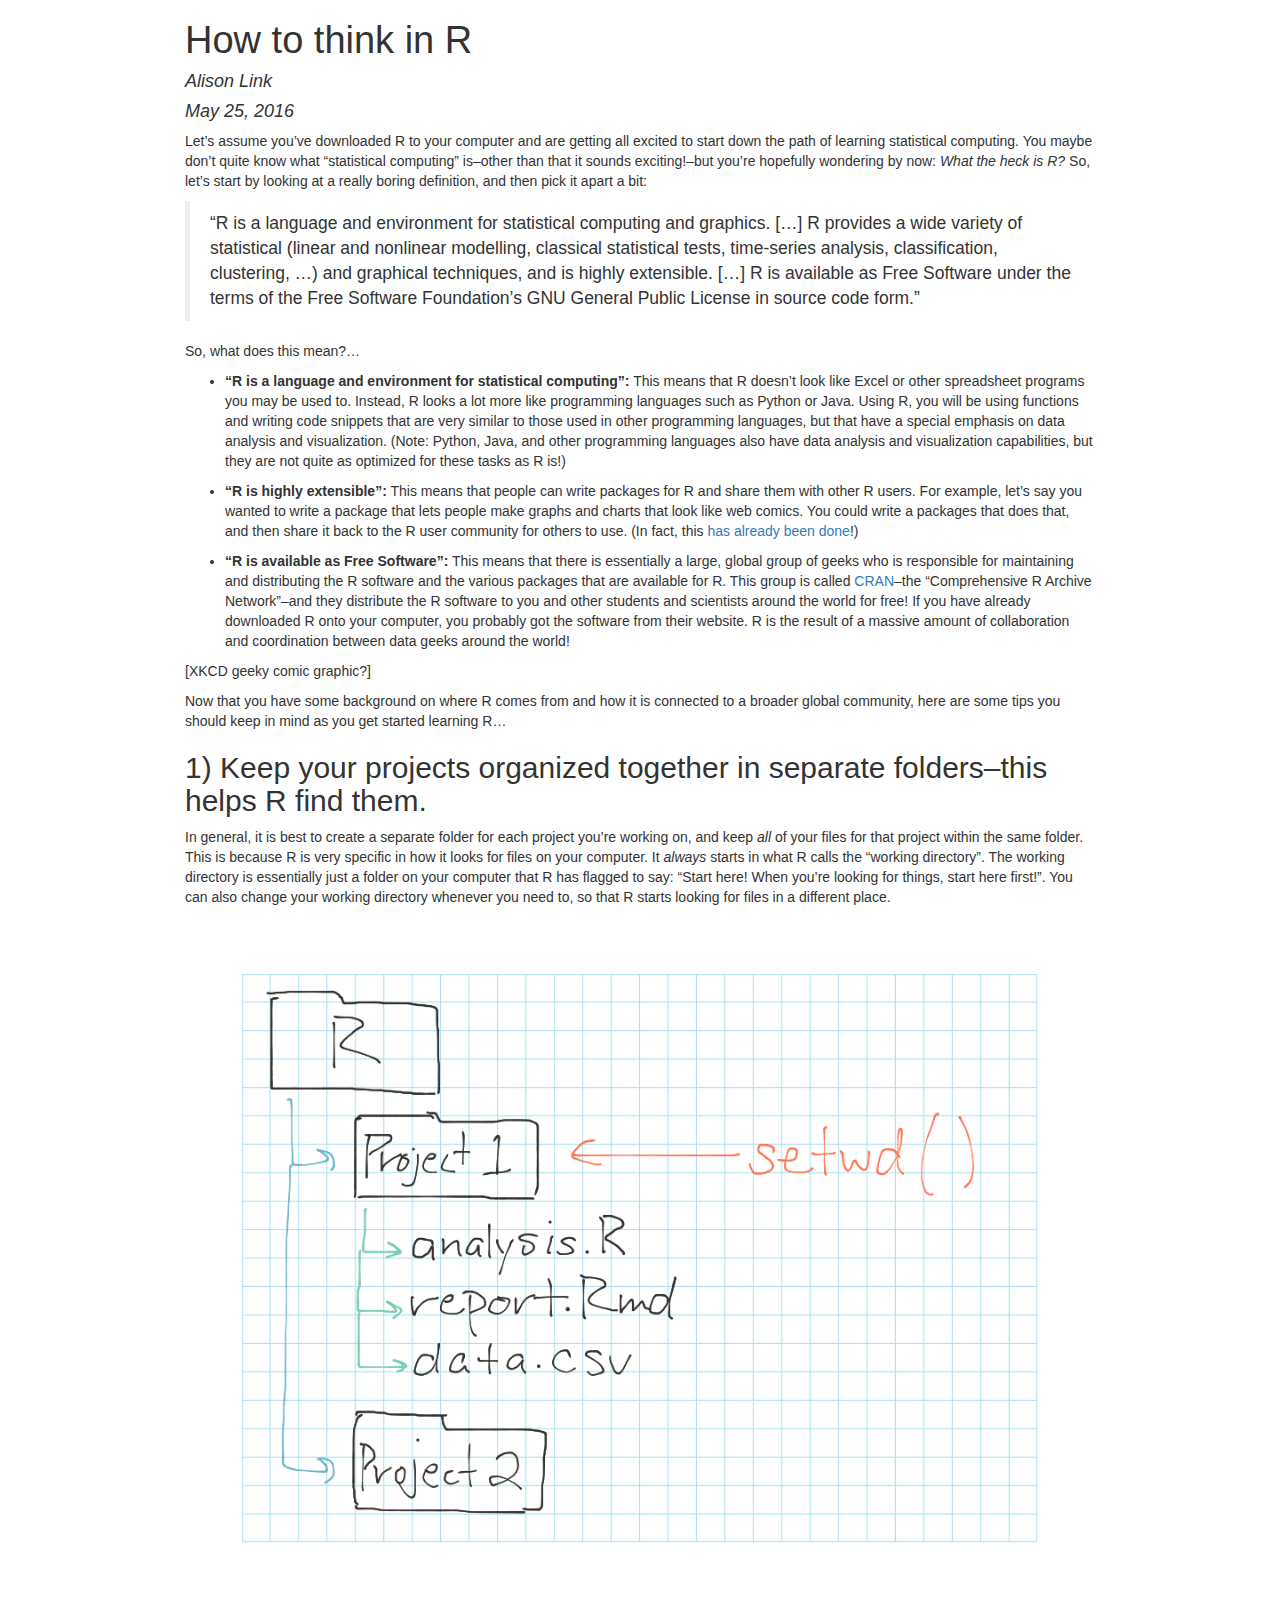
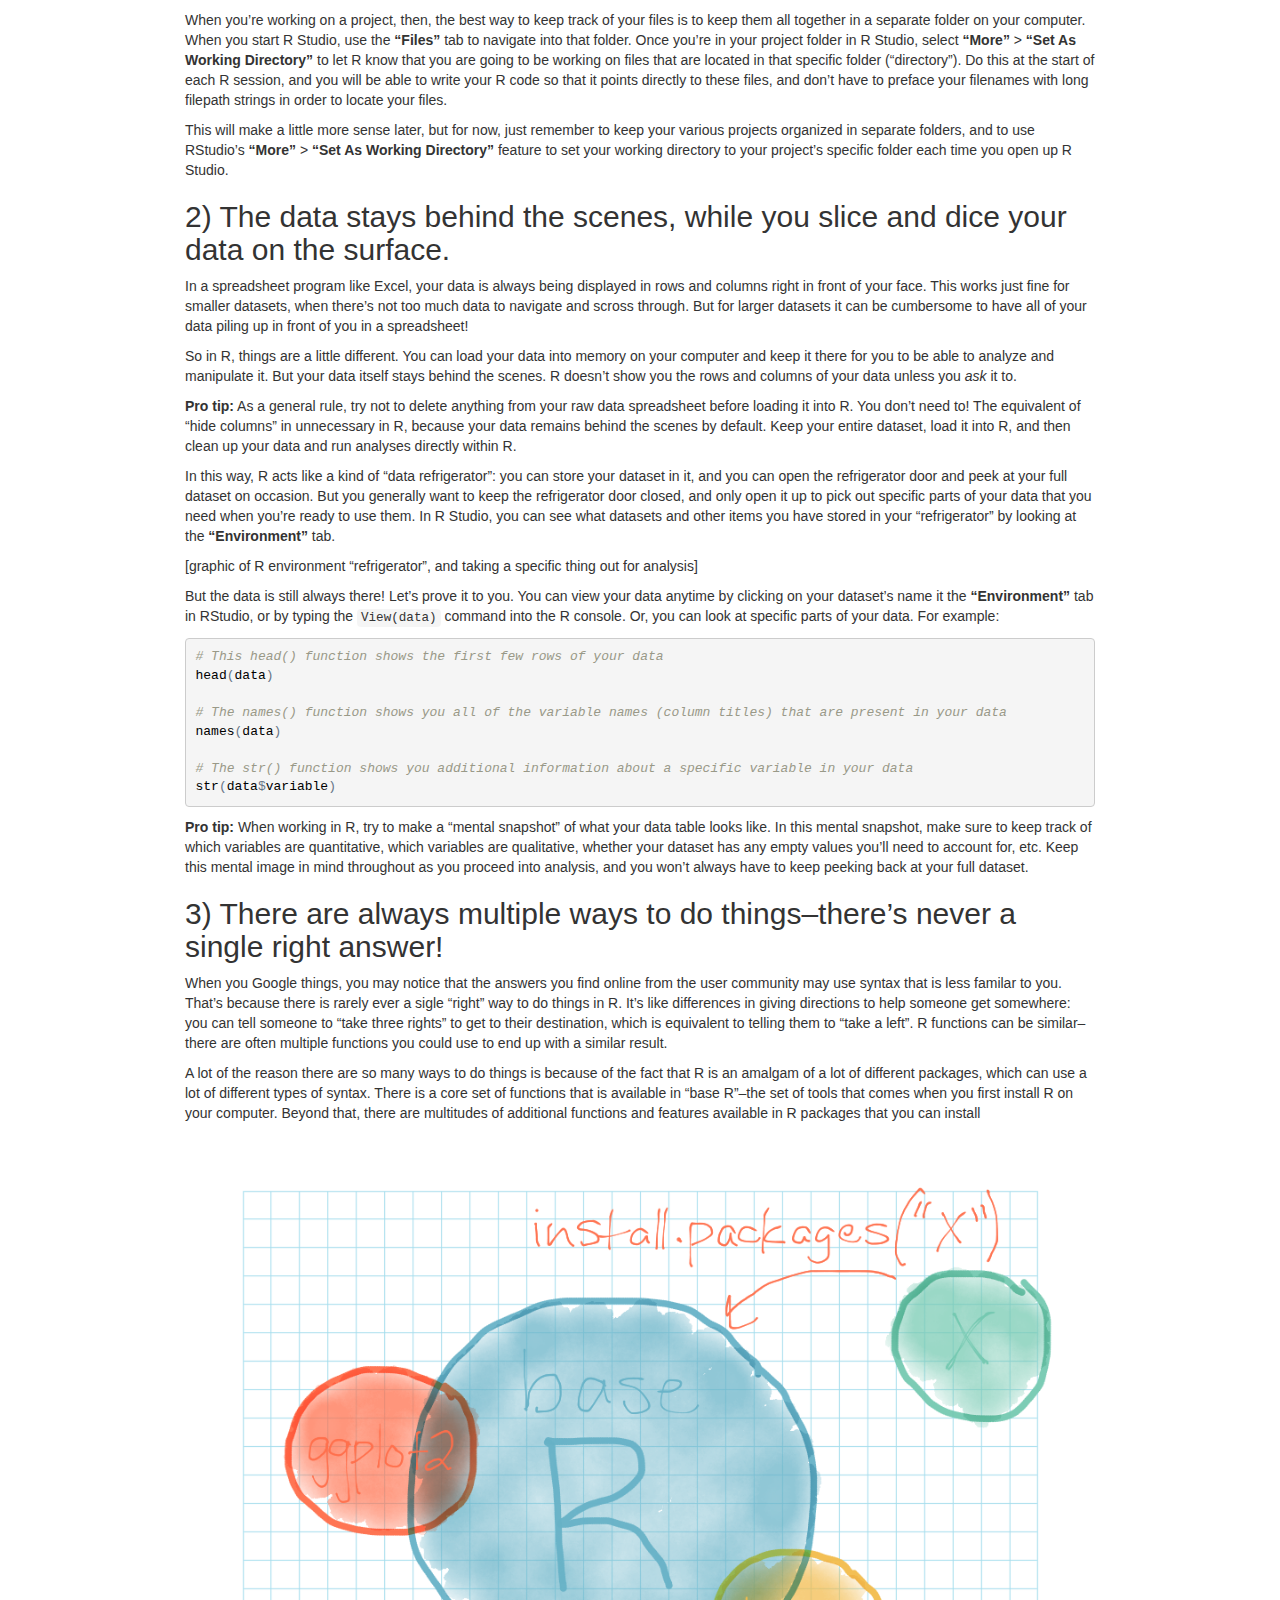
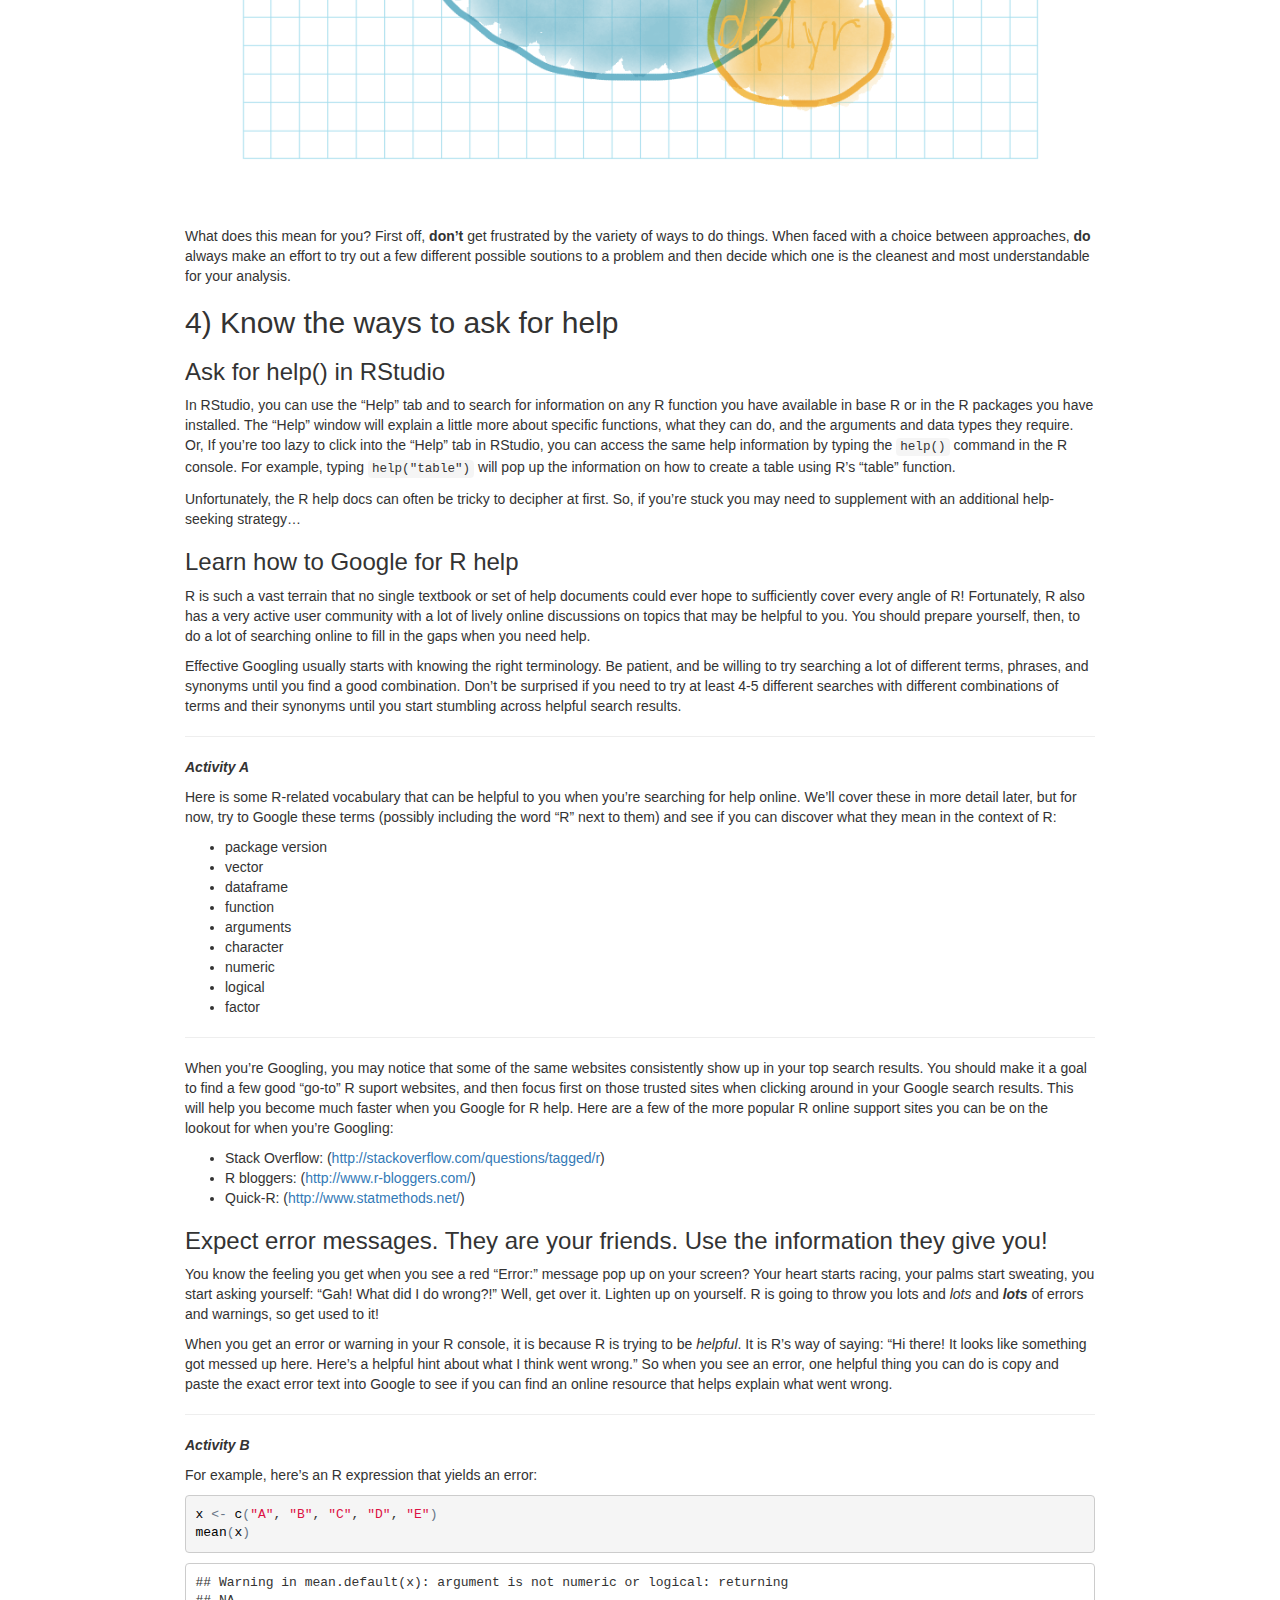
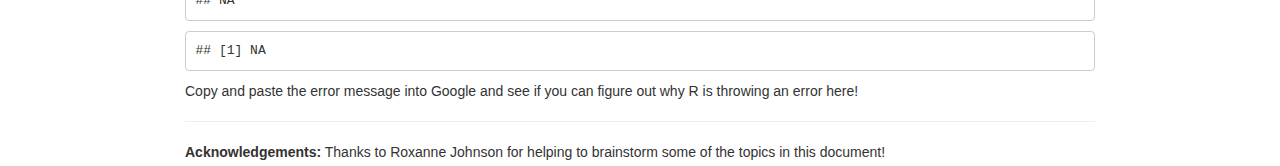
==== 1-how-to-think-in-R/how-to-think-in-R.html @ 96520cc2 "Initial commit" ====
<!DOCTYPE html>

<html xmlns="http://www.w3.org/1999/xhtml">

<head>

<meta charset="utf-8">
<meta http-equiv="Content-Type" content="text/html; charset=utf-8" />
<meta name="generator" content="pandoc" />
<meta name="viewport" content="width=device-width, initial-scale=1">

<meta name="author" content="Alison Link" />

<meta name="date" content="2016-05-25" />

<title>How to think in R</title>

<script src="[data-uri]"></script>
<meta name="viewport" content="width=device-width, initial-scale=1" />
<link href="data:text/css;charset=utf-8,html%7Bfont%2Dfamily%3Asans%2Dserif%3B%2Dwebkit%2Dtext%2Dsize%2Dadjust%3A100%25%3B%2Dms%2Dtext%2Dsize%2Dadjust%3A100%25%7Dbody%7Bmargin%3A0%7Darticle%2Caside%2Cdetails%2Cfigcaption%2Cfigure%2Cfooter%2Cheader%2Chgroup%2Cmain%2Cmenu%2Cnav%2Csection%2Csummary%7Bdisplay%3Ablock%7Daudio%2Ccanvas%2Cprogress%2Cvideo%7Bdisplay%3Ainline%2Dblock%3Bvertical%2Dalign%3Abaseline%7Daudio%3Anot%28%5Bcontrols%5D%29%7Bdisplay%3Anone%3Bheight%3A0%7D%5Bhidden%5D%2Ctemplate%7Bdisplay%3Anone%7Da%7Bbackground%2Dcolor%3Atransparent%7Da%3Aactive%2Ca%3Ahover%7Boutline%3A0%7Dabbr%5Btitle%5D%7Bborder%2Dbottom%3A1px%20dotted%7Db%2Cstrong%7Bfont%2Dweight%3A700%7Ddfn%7Bfont%2Dstyle%3Aitalic%7Dh1%7Bmargin%3A%2E67em%200%3Bfont%2Dsize%3A2em%7Dmark%7Bcolor%3A%23000%3Bbackground%3A%23ff0%7Dsmall%7Bfont%2Dsize%3A80%25%7Dsub%2Csup%7Bposition%3Arelative%3Bfont%2Dsize%3A75%25%3Bline%2Dheight%3A0%3Bvertical%2Dalign%3Abaseline%7Dsup%7Btop%3A%2D%2E5em%7Dsub%7Bbottom%3A%2D%2E25em%7Dimg%7Bborder%3A0%7Dsvg%3Anot%28%3Aroot%29%7Boverflow%3Ahidden%7Dfigure%7Bmargin%3A1em%2040px%7Dhr%7Bheight%3A0%3B%2Dwebkit%2Dbox%2Dsizing%3Acontent%2Dbox%3B%2Dmoz%2Dbox%2Dsizing%3Acontent%2Dbox%3Bbox%2Dsizing%3Acontent%2Dbox%7Dpre%7Boverflow%3Aauto%7Dcode%2Ckbd%2Cpre%2Csamp%7Bfont%2Dfamily%3Amonospace%2Cmonospace%3Bfont%2Dsize%3A1em%7Dbutton%2Cinput%2Coptgroup%2Cselect%2Ctextarea%7Bmargin%3A0%3Bfont%3Ainherit%3Bcolor%3Ainherit%7Dbutton%7Boverflow%3Avisible%7Dbutton%2Cselect%7Btext%2Dtransform%3Anone%7Dbutton%2Chtml%20input%5Btype%3Dbutton%5D%2Cinput%5Btype%3Dreset%5D%2Cinput%5Btype%3Dsubmit%5D%7B%2Dwebkit%2Dappearance%3Abutton%3Bcursor%3Apointer%7Dbutton%5Bdisabled%5D%2Chtml%20input%5Bdisabled%5D%7Bcursor%3Adefault%7Dbutton%3A%3A%2Dmoz%2Dfocus%2Dinner%2Cinput%3A%3A%2Dmoz%2Dfocus%2Dinner%7Bpadding%3A0%3Bborder%3A0%7Dinput%7Bline%2Dheight%3Anormal%7Dinput%5Btype%3Dcheckbox%5D%2Cinput%5Btype%3Dradio%5D%7B%2Dwebkit%2Dbox%2Dsizing%3Aborder%2Dbox%3B%2Dmoz%2Dbox%2Dsizing%3Aborder%2Dbox%3Bbox%2Dsizing%3Aborder%2Dbox%3Bpadding%3A0%7Dinput%5Btype%3Dnumber%5D%3A%3A%2Dwebkit%2Dinner%2Dspin%2Dbutton%2Cinput%5Btype%3Dnumber%5D%3A%3A%2Dwebkit%2Douter%2Dspin%2Dbutton%7Bheight%3Aauto%7Dinput%5Btype%3Dsearch%5D%7B%2Dwebkit%2Dbox%2Dsizing%3Acontent%2Dbox%3B%2Dmoz%2Dbox%2Dsizing%3Acontent%2Dbox%3Bbox%2Dsizing%3Acontent%2Dbox%3B%2Dwebkit%2Dappearance%3Atextfield%7Dinput%5Btype%3Dsearch%5D%3A%3A%2Dwebkit%2Dsearch%2Dcancel%2Dbutton%2Cinput%5Btype%3Dsearch%5D%3A%3A%2Dwebkit%2Dsearch%2Ddecoration%7B%2Dwebkit%2Dappearance%3Anone%7Dfieldset%7Bpadding%3A%2E35em%20%2E625em%20%2E75em%3Bmargin%3A0%202px%3Bborder%3A1px%20solid%20silver%7Dlegend%7Bpadding%3A0%3Bborder%3A0%7Dtextarea%7Boverflow%3Aauto%7Doptgroup%7Bfont%2Dweight%3A700%7Dtable%7Bborder%2Dspacing%3A0%3Bborder%2Dcollapse%3Acollapse%7Dtd%2Cth%7Bpadding%3A0%7D%40media%20print%7B%2A%2C%3Aafter%2C%3Abefore%7Bcolor%3A%23000%21important%3Btext%2Dshadow%3Anone%21important%3Bbackground%3A0%200%21important%3B%2Dwebkit%2Dbox%2Dshadow%3Anone%21important%3Bbox%2Dshadow%3Anone%21important%7Da%2Ca%3Avisited%7Btext%2Ddecoration%3Aunderline%7Da%5Bhref%5D%3Aafter%7Bcontent%3A%22%20%28%22%20attr%28href%29%20%22%29%22%7Dabbr%5Btitle%5D%3Aafter%7Bcontent%3A%22%20%28%22%20attr%28title%29%20%22%29%22%7Da%5Bhref%5E%3D%22javascript%3A%22%5D%3Aafter%2Ca%5Bhref%5E%3D%22%23%22%5D%3Aafter%7Bcontent%3A%22%22%7Dblockquote%2Cpre%7Bborder%3A1px%20solid%20%23999%3Bpage%2Dbreak%2Dinside%3Aavoid%7Dthead%7Bdisplay%3Atable%2Dheader%2Dgroup%7Dimg%2Ctr%7Bpage%2Dbreak%2Dinside%3Aavoid%7Dimg%7Bmax%2Dwidth%3A100%25%21important%7Dh2%2Ch3%2Cp%7Borphans%3A3%3Bwidows%3A3%7Dh2%2Ch3%7Bpage%2Dbreak%2Dafter%3Aavoid%7D%2Enavbar%7Bdisplay%3Anone%7D%2Ebtn%3E%2Ecaret%2C%2Edropup%3E%2Ebtn%3E%2Ecaret%7Bborder%2Dtop%2Dcolor%3A%23000%21important%7D%2Elabel%7Bborder%3A1px%20solid%20%23000%7D%2Etable%7Bborder%2Dcollapse%3Acollapse%21important%7D%2Etable%20td%2C%2Etable%20th%7Bbackground%2Dcolor%3A%23fff%21important%7D%2Etable%2Dbordered%20td%2C%2Etable%2Dbordered%20th%7Bborder%3A1px%20solid%20%23ddd%21important%7D%7D%40font%2Dface%7Bfont%2Dfamily%3A%27Glyphicons%20Halflings%27%3Bsrc%3Aurl%28data%3Aapplication%2Fvnd%2Ems%2Dfontobject%3Bbase64%2Cn04AAEFNAAACAAIABAAAAAAABQAAAAAAAAABAJABAAAEAExQAAAAAAAAAAIAAAAAAAAAAAEAAAAAAAAAJxJ%[base64]%2FSEdmjKHUbyow8ATBE40IvWA3vTu8LiABDQ%2BpexwUMcm1SMnNryctQSiI1K5ZnbOlXKmnVV5YvRe6RnNMFNCOs1KNVpn6yZhCJkRtVRNzEufeIq7HgSrcx4S8h%2Fv4vnrrKc6oCNxmSk2uKlZQHBii6iKFoH0746ThvkO1kJHlxjrkxs%2BLWORaDQBEtiYJIR5IB9Bi1UyL4Rmr0BNigNkMzlKQmnofBHviqVzUxwdMb3NdCn69hy%2BpRYVKGVS%2F1tnsqv4LL7wCCPZZAZPT4aCShHjHJVNuXbmMrY5LeQaGnvAkXlVrJgKRAUdFjrWEah9XebPeQMj7KS7DIBAFt8ycgC5PLGUOHSE3ErGZCiViNLL5ZARfywnCoZaKQCu6NuFX42AEeKtKUGnr%2FCm2Cy8tpFhBPMW5Fxi4Qm4TkDWh4IWFDClhU2hRWosUWqcKLlgyXB%2BlSHaWaHiWlBAR8SeSgSPCQxdVQgzUixWKSTrIQEbU94viDctkvX%2BVSjJuUmV8L4CXShI11esnp0pjWNZIyxKHS4wVQ2ime1P4RnhvGw0aDN1OLAXGERsB7buFpFGGBAre4QEQR0HOIO5oYH305G%2BKspT%2FFupEGGafCCwxSe6ZUa%2B073rXHnNdVXE6eWvibUS27XtRzkH838mYLMBmYysZTM0EM3A1fbpCBYFccN1B%2FEnCYu%2FTgCGmr7bMh8GfYL%2BBfcLvB0gRagC09w9elfldaIy%2FhNCBLRgBgtCC7jAF63wLSMAfbfAlEggYU0bUA7ACCJmTDpEmJtI78w4%2FBO7dN7JR7J7ZvbYaUbaILSQsRBiF3HGk5fEg6p9unwLvn98r%2BvnsV%2B372uf1xBLq4qU%2F45fTuqaAP%2BpssmCCCTF0mhEow8ZXZOS8D7Q85JsxZ%2BAzok7B7O%2Ff6J8AzYBySZQB%2FQHYUSA%2BEeQhEWiS6AIQzgcsDiER4MjgMBAWDV4AgQ3g1eBgIdweCQmCjJEMkJ%2BPKRWyFHHmg1Wi%2F6xzUgA0LREoKJChwnQa9B%2B5RQZRB3IlBlkAnxyQNaANwHMowzlYSMCBgnbpzvqpl0iTJNCQidDI9ZrSYNIRBhHtUa5YHMHxyGEik9hDE0AKj72AbTCaxtHPUaKZdAZSnQTyjGqGLsmBStCejApUhg4uBMU6mATujEl%2BKdDPbI6Ag4vLr%2BhjY6lbjBeoLKnZl0UZgRX8gTySOeynZVz1wOq7e1hFGYIq%2BMhrGxDLak0PrwYzSXtcuyhXEhwOYofiW%2BEcI%2Fjw8P6IY6ed%2BetAbuqKp5QIapT77LnAe505lMuqL79a0ut4rWexzFttsOsLDy7zvtQzcq3U1qabe7tB0wHWVXji%2BzDbo8x8HyIRUbXnwUcklFv51fvTymiV%2BMXLSmGH9d9%2BaXpD5X6lao41anWGig7IwIdnoBY2ht%2FpO9mClLo4NdXHAsefqWUKlXJkbqPOFhMoR4aiA1BXqhRNbB2Xwi%2B7u%2FjpAoOpKJ0UX24EsrzMfHXViakCNcKjBxuQX8BO0ZqjJ3xXzf%2B61t2VXOSgJ8xu65QKgtN6FibPmPYsXbJRHHqbgATcSZxBqGiDiU4NNNsYBsKD0MIP%2FOfKnlk%2FLkaid%[base64]%2FgFtuW0wR4cgd%2BZKesSV7QkNE2kw6AV4hoIuC02LGmTomyf8PiO6CZzOTLTPQ%2BHW06H%2Btx%2BbQ8LmDYg1pTFrp2oJXgkZTyeRJZM0C8aE2LpFrNVDuhARsN543%2FFV6klQ6Tv1OoZGXLv0igKrl%2FCmJxRmX7JJbJ998VSIPQRyDBICzl4JJlYHbdql30NvYcOuZ7a10uWRrgoieOdgIm4rlq6vNOQBuqESLbXG5lzdJGHw2m0sDYmODXbYGTfSTGRKpssTO95fothJCjUGQgEL4yKoGAF%2F0SrpUDNn8CBgBcSDQByAeNkCXp4S4Ro2Xh4OeaGRgR66PVOsU8bc6TR5%[base64]%2F1SgRCJ1dk4UdBT7OoyuNgLs0oCd8RnrEIb6QdMxT2QjD4zMrJkfgx5aDMcA4orsTtKCqWb%2FVeyceqa5OGSmB28YwH4rFbkQaLoUN8OQQYnD3w2eXpI4ScQfbCUZiJ4yMOIKLyyTc7BQ4uXUw6Ee6%2FxM%2B4Y67ngNBknxIPwuppgIhFcwJyr6EIj%2BLzNj%2FmfR2vhhRlx0BILZoAYruF0caWQ7YxO66UmeguDREAFHYuC7HJviRgVO6ruJH59h%2FC%2FPkgSle8xNzZJULLWq9JMDTE2fjGE146a1Us6PZDGYle6ldWRqn%2FpdpgHKNGrGIdkRK%2BKPETT9nKT6kLyDI8xd9A1FgWmXWRAIHwZ37WyZHOVyCadJEmMVz0MadMjDrPho%2BEIochkVC2xgGiwwsQ6DMv2P7UXqT4x7CdcYGId2BJQQa85EQKmCmwcRejQ9Bm4oATENFPkxPXILHpMPUyWTI5rjNOsIlmEeMbcOCEqInpXACYQ9DDxmFo9vcmsDblcMtg4tqBerNngkIKaFJmrQAPnq1dEzsMXcwjcHdfdCibcAxxA%2Bq%2Fj9m3LM%2FO7WJka4tSidVCjsvo2lQ%2F2ewyoYyXwAYyr2PlRoR5MpgVmSUIrM3PQxXPbgjBOaDQFIyFMJvx3Pc5RSYj12ySVF9fwFPQu2e2KWVoL9q3Ayv3IzpGHUdvdPdrNUdicjsTQ2ISy7QU3DrEytIjvbzJnAkmANXjAFERA0MUoPF3%2F5KFmW14bBNOhwircYgMqoDpUMcDtCmBE82QM2YtdjVLB4kBuKho%2FbcwQdeboqfQartuU3CsCf%2BcXkgYAqp%2F0Ee3RorAZt0AvvOCSI4JICIlGlsV0bsSid%2FNIEALAAzb6HAgyWHBps6xAOwkJIGcB82CxRQq4sJf3FzA70A%2BTRqcqjEMETCoez3mkPcpnoALs0ugJY8kQwrC%[base64]%2FWDHA60cYFaI%2FPjpzquUqdaYGcIq%2BmLez3WLFFCtNBN2QJcrlcoELgiPku5R5dSlJFaCEqEZle1AQzAKC%2B1SotMcBNyQUFuRHRF6OlimSBgjZeTBCwLyc6A%2BP%2FoFRchXTz5ADknYJHxzrJ5pGuIKRQISU6WyKTBBjD8WozmVYWIsto1AS5rxzKlvJu4E%2FvwOiKxRtCWsDM%2BeTHUrmwrCK5BIfMzGkD%2B0Fk5LzBs0jMYXktNDblB06LMNJ09U8pzSLmo14MS0OMjcdrZ31pyQqxJJpRImlSvfYAK8inkYU52QY2FPEVsjoWewpwhRp5yAuNpkqhdb7ku9Seefl2D0B8SMTFD90xi4CSOwwZy9IKkpMtI3FmFUg3%2FkFutpQGNc3pCR7gvC4sgwbupDu3DyEN%2BW6YGLNM21jpB49irxy9BSlHrVDlnihGKHwPrbVFtc%2Bh1rVQKZduxIyojccZIIcOCmhEnC7UkY68WXKQgLi2JCDQkQWJRQuk60hZp0D3rtCTINSeY9Ej2kIKYfGxwOs4j9qMM7fYZiipzgcf7TamnehqdhsiMiCawXnz4xAbyCkLAx5EGbo3Ax1u3dUIKnTxIaxwQTHehPl3V491H0%2BbC5zgpGz7Io%2BmjdhKlPJ01EeMpM7UsRJMi1nGjmJg35i6bQBAAxjO%2FENJubU2mg3ONySEoWklCwdABETcs7ck3jgiuU9pcKKpbgn%2B3YlzV1FzIkB6pmEDOSSyDfPPlQskznctFji0kpgZjW5RZe6x9kYT4KJcXg0bNiCyif%2BpZACCyRMmYsfiKmN9tSO65F0R2OO6ytlEhY5Sj6uRKfFxw0ijJaAx%2Fk3QgnAFSq27%2F2i4GEBA%2BUvTJKK%2F9eISNvG46Em5RZfjTYLdeD8kdXHyrwId%2FDQZUaMCY4gGbke2C8vfjgV%2FY9kkRQOJIn%2FxM9INZSpiBnqX0Q9GlQPpPKAyO5y%2BW5NMPSRdBCUlmuxl40ZfMCnf2Cp044uI9WLFtCi4YVxKjuRCOBWIb4XbIsGdbo4qtMQnNOQz4XDSui7W%2FN6l54qOynCqD3DpWQ%2BmpD7C40D8BZEWGJX3tlAaZBMj1yjvDYKwCJBa201u6nBKE5UE%2B7QSEhCwrXfbRZylAaAkplhBWX50dumrElePyNMRYUrC99UmcSSNgImhFhDI4BXjMtiqkgizUGCrZ8iwFxU6fQ8GEHCFdLewwxYWxgScAYMdMLmcZR6b7rZl95eQVDGVoUKcRMM1ixXQtXNkBETZkVVPg8LoSrdetHzkuM7DjZRHP02tCxA1fmkXKF3VzfN1pc1cv%2F8lbTIkkYpqKM9VOhp65ktYk%2BQ46myFWBapDfyWUCnsnI00QTBQmuFjMZTcd0V2NQ768Fhpby04k2IzNR1wKabuGJqYWwSly6ocMFGTeeI%2BejsWDYgEvr66QgqdcIbFYDNgsm0x9UHY6SCd5%2B7tpsLpKdvhahIDyYmEJQCqMqtCF6UlrE5GXRmbu%[base64]%2FiOmsLtHSWNUWEGk9hScMPShasUA1AcHOtRZlqMeQ0OzYS9vQvYUjOLrzP07BUAFikcJNMi7gIxEw4pL1G54TcmmmoAQ5s7TGWErJZ2Io4yQ0ljRYhL8H5e62oDtLF8aDpnIvZ5R3GWJyAugdiiJW9hQAVTsnCBHhwu7rkBlBX6r3b7ejEY0k5GGeyKv66v%2B6dg7mcJTrWHbtMywbedYqCQ0FPwoytmSWsL8WTtChZCKKzEF7vP6De4x2BJkkniMgSdWhbeBSLtJZR9CTHetK1xb34AYIJ37OegYIoPVbXgJ%2FqDQK%2BbfCtxQRVKQu77WzOoM6SGL7MaZwCGJVk46aImai9fmam%2BWpHG%2B0BtQPWUgZ7RIAlPq6lkECUhZQ2gqWkMYKcYMYaIc4gYCDFHYa2d1nzp3%2BJ1eCBay8IYZ0wQRKGAqvCuZ%2FUgbQPyllosq%2BXtfKIZOzmeJqRazpmmoP%2F76YfkjzV2NlXTDSBYB04SVlNQsFTbGPk1t%2FI4Jktu0XSgifO2ozFOiwd%2F0SssJDn0dn4xqk4GDTTKX73%2FwQyBLdqgJ%2BWx6AQaba3BA9CKEzjtQYIfAsiYamapq80LAamYjinlKXUkxdpIDk0puXUEYzSalfRibAeDAKpNiqQ0FTwoxuGYzRnisyTotdVTclis1LHRQCy%2FqqL8oUaQzWRxilq5Mi0IJGtMY02cGLD69vGjkj3p6pGePKI8bkBv5evq8SjjyU04vJR2cQXQwSJyoinDsUJHCQ50jrFTT7yRdbdYQMB3MYCb6uBzJ9ewhXYPAIZSXfeEQBZZ3GPN3Nbhh%2FwkvAJLXnQMdi5NYYZ5GHE400GS5rXkOZSQsdZgIbzRnF9ueLnsfQ47wHAsirITnTlkCcuWWIUhJSbpM3wWhXNHvt2xUsKKMpdBSbJnBMcihkoDqAd1Zml%2FR4yrzow1Q2A5G%2Bkzo%2FRhRxQS2lCSDRV8LlYLBOOoo1bF4jwJAwKMK1tWLHlu9i0j4Ig8qVm6wE1DxXwAwQwsaBWUg2pOOol2dHxyt6npwJEdLDDVYyRc2D0HbcbLUJQj8gPevQBUBOUHXPrsAPBERICpnYESeu2OHotpXQxRGlCCtLdIsu23MhZVEoJg8Qumj%2FUMMc34IBqTKLDTp76WzL%2FdMjCxK7MjhiGjeYAC%2Fkj%2FjY%2FRde7hpSM1xChrog6yZ7OWTuD56xBJnGFE%2BpT2ElSyCnJcwVzCjkqeNLfMEJqKW0G7OFIp0G%2B9mh50I9o8k1tpCY0xYqFNIALgIfc2me4n1bmJnRZ89oepgLPT0NTMLNZsvSCZAc3TXaNB07vail36%2FdBySis4m9%2FDR8izaLJW6bWCkVgm5T%2Bius3ZXq4xI%2BGnbveLbdRwF2mNtsrE0JjYc1AXknCOrLSu7Te%2Fr4dPYMCl5qtiHNTn%2BTPbh1jCBHH%2BdMJNhwNgs3nT%2BOhQoQ0vYif56BMG6WowAcHR3DjQolxLzyVekHj00PBAaW7IIAF1EF%2BuRIWyXjQMAs2chdpaKPNaB%2BkSezYt0%2BCA04sOg5vx8Fr7Ofa9sUv87h7SLAUFSzbetCCZ9pmyLt6l6%2FTzoA1%2FZBG9bIUVHLAbi%2FkdBFgYGyGwRQGBpkqCEg2ah9UD6EedEcEL3j4y0BQQCiExEnocA3SZboh%2Bepgd3YsOkHskZwPuQ5OoyA0fTA5AXrHcUOQF%2BzkJHIA7PwCDk1gGVmGUZSSoPhNf%2BTklauz98QofOlCIQ%2FtCD4dosHYPqtPCXB3agggQQIqQJsSkB%2Bqn0rkQ1toJjON%2FOtCIB9RYv3PqRA4C4U68ZMlZn6BdgEvi2ziU%2BTQ6NIw3ej%2BAtDwMGEZk7e2IjxUWKdAxyaw9OCwSmeADTPPleyk6UhGDNXQb%2B%2BW6Uk4q6F7%2Frg6WVTo82IoCxSIsFDrav4EPHphD3u4hR53WKVvYZUwNCCeM4PMBWzK%2BEfIthZOkuAwPo5C5jgoZgn6dUdvx5rIDmd58cXXdKNfw3l%2BwM2UjgrDJeQHhbD7HW2QDoZMCujgIUkk5Fg8VCsdyjOtnGRx8wgKRPZN5dR0zPUyfGZFVihbFRniXZFOZGKPnEQzU3AnD1KfR6weHW2XS6KbPJxUkOTZsAB9vTVp3Le1F8q5l%2BDMcLiIq78jxAImD2pGFw0VHfRatScGlK6SMu8leTmhUSMy8Uhdd6xBiH3Gdman4tjQGLboJfqz6fL2WKHTmrfsKZRYX6BTDjDldKMosaSTLdQS7oDisJNqAUhw1PfTlnacCO8vl8706Km1FROgLDmudzxg%2BEWTiArtHgLsRrAXYWdB0NmToNCJdKm0KWycZQqb%2BMw76Qy29iQ5up%2FX7oyw8QZ75kP5F6iJAJz6KCmqxz8fEa%2FxnsMYcIO%2FvEkGRuMckhr4rIeLrKaXnmIzlNLxbFspOphkcnJdnz%2FChp%2FVlpj2P7jJQmQRwGnltkTV5dbF9fE3%2FfxoSqTROgq9wFUlbuYzYcasE0ouzBo%2BdDCDzxKAfhbAZYxQiHrLzV2iVexnDX%2FQnT1fsT%2Fxuhu1ui5qIytgbGmRoQkeQooO8eJNNZsf0iALur8QxZFH0nCMnjerYQqG1pIfjyVZWxhVRznmmfLG00BcBWJE6hzQWRyFknuJnXuk8A5FRDCulwrWASSNoBtR%2BCtGdkPwYN2o7DOw%2FVGlCZPusRBFXODQdUM5zeHDIVuAJBLqbO%2Ff9Qua%2BpDqEPk230Sob9lEZ8BHiCorjVghuI0lI4JDgHGRDD%2FprQ84B1pVGkIpVUAHCG%2Biz3Bn3qm2AVrYcYWhock4jso5%2BJ7HfHVj4WMIQdGctq3psBCVVzupQOEioBGA2Bk%2BUILT7%2BVoX5mdxxA5fS42gISQVi%2FHTzrgMxu0fY6hE1ocUwwbsbWcezrY2n6S8%2F6cxXkOH4prpmPuFoikTzY7T85C4T2XYlbxLglSv2uLCgFv8Quk%2FwdesUdWPeHYIH0R729JIisN9Apdd4eB10aqwXrPt%2BSu9mA8k8n1sjMwnfsfF2j3jMUzXepSHmZ%2FBfqXvzgUNQQWOXO8YEuFBh4QTYCkOAPxywpYu1VxiDyJmKVcmJPGWk%2Fgc3Pov02StyYDahwmzw3E1gYC9wkupyWfDqDSUMpCTH5e5N8B%2F%2FlHiMuIkTNw4USHrJU67bjXGqNav6PBuQSoqTxc8avHoGmvqNtXzIaoyMIQIiiUHIM64cXieouplhNYln7qgc4wBVAYR104kO%2BCvKqsg4yIUlFNThVUAKZxZt1XA34h3TCUUiXVkZ0w8Hh2R0Z5L0b4LZvPd%2Fp1gi%2F07h8qfwHrByuSxglc9cI4QIg2oqvC%2Fqm0i7tjPLTgDhoWTAKDO2ONW5oe%2B%2FeKB9vZB8K6C25yCZ9RFVMnb6NRdRjyVK57CHHSkJBfnM2%2Fj4ODUwRkqrtBBCrDsDpt8jhZdXoy%2F1BCqw3sSGhgGGy0a5Jw6BP%2FTExoCmNFYjZl248A0osgPyGEmRA%2BfAsqPVaNAfytu0vuQJ7rk3J4kTDTR2AlCHJ5cls26opZM4w3jMULh2YXKpcqGBtuleAlOZnaZGbD6DHzMd6i2oFeJ8z9XYmalg1Szd%2FocZDc1C7Y6vcALJz2lYnTXiWEr2wawtoR4g3jvWUU2Ngjd1cewtFzEvM1NiHZPeLlIXFbBPawxNgMwwAlyNSuGF3zizVeOoC9bag1qRAQKQE%2FEZBWC2J8mnXAN2aTBboZ7HewnObE8CwROudZHmUM5oZ%2FUgd%2FJZQK8lvAm43uDRAbyW8gZ%2BZGq0EVerVGUKUSm%2FIdn8AQHdR4m7bue88WBwft9mSCeMOt1ncBwziOmJYI2ZR7ewNMPiCugmSsE4EyQ%2BQATJG6qORMGd4snEzc6B4shPIo4G1T7PgSm8PY5eUkPdF8JZ0VBtadbHXoJgnEhZQaODPj2gpODKJY5Yp4DOsLBFxWbvXN755KWylJm%2BoOd4zEL9Hpubuy2gyyfxh8oEfFutnYWdfB8PdESLWYvSqbElP9qo3u6KTmkhoacDauMNNjj0oy40DFV7Ql0aZj77xfGl7TJNHnIwgqOkenruYYNo6h724%2BzUQ7%2BvkCpZB%2BpGA562hYQiDxHVWOq0oDQl%2FQsoiY%2BcuI7iWq%2FZIBtHcXJ7kks%2Bh2fCNUPA82BzjnqktNts%2BRLdk1VSu%2BtqEn7QZCCsvEqk6FkfiOYkrsw092J8jsfIuEKypNjLxrKA9kiA19mxBD2suxQKCzwXGws7kEJvlhUiV9tArLIdZW0IORcxEzdzKmjtFhsjKy%2F44XYXdI5noQoRcvjZ1RMPACRqYg2V1%2BOwOepcOknRLLFdYgTkT5UApt%2FJhLM3jeFYprZV%2BZow2g8fP%2BU68hkKFWJj2yBbKqsrp25xkZX1DAjUw52IMYWaOhab8Kp05VrdNftqwRrymWF4OQSjbdfzmRZirK8FMJELEgER2PHjEAN9pGfLhCUiTJFbd5LBkOBMaxLr%2FA1SY9dXFz4RjzoU9ExfJCmx%2FI9FKEGT3n2cmzl2X42L3Jh%2BAbQq6sA%2BSs1kitoa4TAYgKHaoybHUDJ51oETdeI%2F9ThSmjWGkyLi5QAGWhL0BG1UsTyRGRJOldKBrYJeB8ljLJHfATWTEQBXBDnQexOHTB%2BUn44zExFE4vLytcu5NwpWrUxO%2F0ZICUGM7hGABXym0V6ZvDST0E370St9MIWQOTWngeoQHUTdCJUP04spMBMS8LSker9cReVQkULFDIZDFPrhTzBl6sed9wcZQTbL%2BBDqMyaN3RJPh%2Fanbx%2BIv%2BqgQdAa3M9Z5JmvYlh4qop%2BHo1F1W5gbOE9YKLgAnWytXElU4G8GtW47lhgFE6gaSs%2Bgs37sFvi0PPVvA5dnCBgILTwoKd%2F%2BDoL9F6inlM7H4rOTzD79KJgKlZO%2FZgt22UsKhrAaXU5ZcLrAglTVKJEmNJvORGN1vqrcfSMizfpsgbIe9zno%2BgBoKVXgIL%2FVI8dB1O5o%2FR3Suez%2FgD7M781ShjKpIIORM%2FnxG%2BjjhhgPwsn2IoXsPGPqYHXA63zJ07M2GPEykQwJBYLK808qYxuIew4frk52nhCsnCYmXiR6CuapvE1IwRB4%2FQftDbEn%2BAucIr1oxrLabRj9q4ae0%2BfXkHnteAJwXRbVkR0mctVSwEbqhJiMSZUp9DNbEDMmjX22m3ABpkrPQQTP3S1sib5pD2VRKRd%2BeNAjLYyT0hGrdjWJZy24OYXRoWQAIhGBZRxuBFMjjZQhpgrWo8SiFYbojcHO8V5DyscJpLTHyx9Fimassyo5U6WNtquUMYgccaHY5amgR3PQzq3ToNM5ABnoB9kuxsebqmYZm0R9qxJbFXCQ1UPyFIbxoUraTJFDpCk0Wk9GaYJKz%2F6oHwEP0Q14lMtlddQsOAU9zlYdMVHiT7RQP3XCmWYDcHCGbVRHGnHuwzScA0BaSBOGkz3lM8CArjrBsyEoV6Ys4qgDK3ykQQPZ3hCRGNXQTNNXbEb6tDiTDLKOyMzRhCFT%2BmAUmiYbV3YQVqFVp9dorv%2BTsLeCykS2b5yyu8AV7IS9cxcL8z4Kfwp%2BxJyYLv1OsxQCZwTB4a8BZ%2F5EdxTBJthApqyfd9u3ifr%2FWILTqq5VqgwMT9SOxbSGWLQJUUWCVi4k9tho9nEsbUh7U6NUsLmkYFXOhZ0kmamaJLRNJzSj%2Fqn4Mso6zb6iLLBXoaZ6AqeWCjHQm2lztnejYYM2eubnpBdKVLORZhudH3JF1waBJKA9%2BW8EhMj3Kzf0L4vi4k6RoHh3Z5YgmSZmk6ns4fjScjAoL8GoOECgqgYEBYUGFVO4FUv4%2FYtowhEmTs0vrvlD%2FCrisnoBNDAcUi%2FteY7OctFlmARQzjOItrrlKuPO6E2Ox93L4O%2F4DcgV%2FdZ7qR3VBwVQxP1GCieA4RIpweYJ5FoYrHxqRBdJjnqbsikA2Ictbb8vE1GYIo9dacK0REgDX4smy6GAkxlH1yCGGsk%2BtgiDhNKuKu3yNrMdxafmKTF632F8Vx4BNK57GvlFisrkjN9WDAtjsWA0ENT2e2nETUb%2Fn7qwhvGnrHuf5bX6Vh%2Fn3xffU3PeHdR%2BFA92i6ufT3AlyAREoNDh6chiMWTvjKjHDeRhOa9YkOQRq1vQXEMppAQVwHCuIcV2g5rBn6GmZZpTR7vnSD6ZmhdSl176gqKTXu5E%2BYbfL0adwNtHP7dT7t7b46DVZIkzaRJOM%2BS6KcrzYVg%2BT3wSRFRQashjfU18NutrKa%2F7PXbtuJvpIjbgPeqd%2BpjmRw6YKpnANFSQcpzTZgpSNJ6J7uiagAbir%2F8tNXJ%2FOsOnRh6iuIexxrmkIneAgz8QoLmiaJ8sLQrELVK2yn3wOHp57BAZJhDZjTBzyoRAuuZ4eoxHruY1pSb7qq79cIeAdOwin4GdgMeIMHeG%2BFZWYaiUQQyC5b50zKjYw97dFjAeY2I4Bnl105Iku1y0lMA1ZHolLx19uZnRdILcXKlZGQx%2FGdEqSsMRU1BIrFqRcV1qQOOHyxOLXEGcbRtAEsuAC2V4K3p5mFJ22IDWaEkk9ttf5Izb2LkD1MnrSwztXmmD%2FQi%2FEmVEFBfiKGmftsPwVaIoZanlKndMZsIBOskFYpDOq3QUs9aSbAAtL5Dbokus2G4%2FasthNMK5UQKCOhU97oaOYNGsTah%2BjfCKsZnTRn5TbhFX8ghg8CBYt%2FBjeYYYUrtUZ5jVij%2Fop7V5SsbA4mYTOwZ46hqdpbB6Qvq3AS2HHNkC15pTDIcDNGsMPXaBidXYPHc6PJAkRh29Vx8KcgX46LoUQBhRM%2B3SW6Opll%2FwgxxsPgKJKzr5QCmwkUxNbeg6Wj34SUnEzOemSuvS2OetRCO8Tyy%2BQbSKVJcqkia%2BGvDefFwMOmgnD7h81TUtMn%2BmRpyJJ349HhAnoWFTejhpYTL9G8N2nVg1qkXBeoS9Nw2fB27t7trm7d%2FQK7Cr4uoCeOQ7%2F8JfKT77KiDzLImESHw%2F0wf73QeHu74hxv7uihi4fTX%2BXEwAyQG3264dwv17aJ5N335Vt9sdrAXhPOAv8JFvzqyYXwfx8WYJaef1gMl98JRFyl5Mv5Uo%2FoVH5ww5OzLFsiTPDns7fS6EURSSWd%2F92BxMYQ8sBaH%2Bj%2BwthQPdVgDGpTfi%2BJQIWMD8xKqULliRH01rTeyF8x8q%2FGBEEEBrAJMPf25UQwi0b8tmqRXY7kIvNkzrkvRWLnxoGYEJsz8u4oOyMp8cHyaybb1HdMCaLApUE%2B%2F7xLIZGP6H9xuSEXp1zLIdjk5nBaMuV%2FyTDRRP8Y2ww5RO6d2D94o%2B6ucWIqUAvgHIHXhZsmDhjVLczmZ3ca0Cb3PpKwt2UtHVQ0BgFJsqqTsnzZPlKahRUkEu4qmkJt%2Bkqdae76ViWe3STan69yaF9%2BfESD2lcQshLHWVu4ovItXxO69bqC5p1nZLvI8NdQB9s9UNaJGlQ5mG947ipdDA0eTIw%2FA1zEdjWquIsQXXGIVEH0thC5M%2BW9pZe7IhAVnPJkYCCXN5a32HjN6nsvokEqRS44tGIs7s2LVTvcrHAF%2BRVmI8L4HUYk4x%2B67AxSMJKqCg8zrGOgvK9kNMdDrNiUtSWuHFpC8%2Fp5qIQrEo%2FH%2B1l%2F0cAwQ2nKmpWxKcMIuHY44Y6DlkpO48tRuUGBWT0FyHwSKO72Ud%2BtJUfdaZ4CWNijzZtlRa8%2BCkmO%2FEwHYfPZFU%2FhzjFWH7vnzHRMo%2BaF9u8qHSAiEkA2HjoNQPEwHsDKOt6hOoK3Ce%2F%2B%2F9boMWDa44I6FrQhdgS7OnNaSzwxWKZMcyHi6LN4WC6sSj0qm2PSOGBTvDs%2FGWJS6SwEN%2FULwpb4LQo9fYjUfSXRwZkynUazlSpvX9e%2BG2zor8l%2BYaMxSEomDdLHGcD6YVQPegTaA74H8%2BV4WvJkFUrjMLGLlvSZQWvi8%2FQA7yzQ8GPno%2F%2F5SJHRP%2FOqKObPCo81s%2F%2B6WgLqykYpGAgQZhVDEBPXWgU%2FWzFZjKUhSFInufPRiMAUULC6T11yL45ZrRoB4DzOyJShKXaAJIBS9wzLYIoCEcJKQW8GVCx4fihqJ6mshBUXSw3wWVj3grrHQlGNGhIDNNzsxQ3M%2BGWn6ASobIWC%2BLbYOC6UpahVO13Zs2zOzZC8z7FmA05JhUGyBsF4tsG0drcggIFzgg%2Fkpf3%2BCnAXKiMgIE8Jk%2FMhpkc8DUJEUzDSnWlQFme3d0sHZDrg7LavtsEX3cHwjCYA17pMTfx8Ajw9hHscN67hyo%2BRJQ4458RmPywXykkVcW688oVUrQhahpPRvTWPnuI0B%2BSkQu7dCyvLRyFYlC1LG1gRCIvn3rwQeINzZQC2KXq31FaR9UmVV2QeGVqBHjmE%2BVMd3b1fhCynD0pQNhCG6%2FWCDbKPyE7NRQzL3BzQAJ0g09aUzcQA6mUp9iZFK6Sbp%2FYbHjo%2B%2B7%2FWj8S4YNa%2BZdqAw1hDrKWFXv9%2BzaXpf8ZTDSbiqsxnwN%2FCzK5tPkOr4tRh2kY3Bn9JtalbIOI4b3F7F1vPQMfoDcdxMS8CW9m%2FNCW%2FHILTUVWQIPiD0j1A6bo8vsv6P1hCESl2abrSJWDrq5sSzUpwoxaCU9FtJyYH4QFMxDBpkkBR6kn0LMPO%2B5EJ7Z6bCiRoPedRZ%2FP0SSdii7ZnPAtVwwHUidcdyspwncz5uq6vvm4IEDbJVLUFCn%2FLvIHfooUBTkFO130FC7CmmcrKdgDJcid9mvVzsDSibOoXtIf9k6ABle3PmIxejodc4aob0QKS432srrCMndbfD454q52V01G4q913mC5HOsTzWF4h2No1av1VbcUgWAqyoZl%2B11PoFYnNv2HwAODeNRkHj%2B8SF1fcvVBu6MrehHAZK1Gm69ICcTKizykHgGFx7QdowTVAsYEF2tVc0Z6wLryz2FI1sc5By2znJAAmINndoJiB4sfPdPrTC8RnkW7KRCwxC6YvXg5ahMlQuMpoCSXjOlBy0Kij%2BbsCYPbGp8BdCBiLmLSAkEQRaieWo1SYvZIKJGj9Ur%2FeWHjiB7SOVdqMAVmpBvfRiebsFjger7DC%2B8kRFGtNrTrnnGD2GAJb8rQCWkUPYHhwXsjNBSkE6lGWUj5QNhK0DMNM2l%2BkXRZ0KLZaGsFSIdQz%2FHXDxf3%2FTE30%2BDgBKWGWdxElyLccJfEpjsnszECNoDGZpdwdRgCixeg9L4EPhH%2BRptvRMVRaahu4cySjS3P5wxAUCPkmn%2BrhyASpmiTaiDeggaIxYBmtLZDDhiWIJaBgzfCsAGUF1Q1SFZYyXDt9skCaxJsxK2Ms65dmdp5WAZyxik%2FzbrTQk5KmgxCg%2Ff45L0jywebOWUYFJQAJia7XzCV0x89rpp%2Ff3AVWhSPyTanqmik2SkD8A3Ml4NhIGLAjBXtPShwKYfi2eXtrDuKLk4QlSyTw1ftXgwqA2jUuopDl%2B5tfUWZNwBpEPXghzbBggYCw%2Fdhy0ntds2yeHCDKkF%2FYxQjNIL%2FF%2F37jLPHCKBO9ibwYCmuxImIo0ijV2Wbg3kSN2psoe8IsABv3RNFaF9uMyCtCYtqcD%2BqNOhwMlfARQUdJ2tUX%2BMNJqOwIciWalZsmEjt07tfa8ma4cji9sqz%2BQ9hWfmMoKEbIHPOQORbhQRHIsrTYlnVTNvcq1imqmmPDdVDkJgRcTgB8Sb6epCQVmFZe%2BjGDiNJQLWnfx%2BdrTKYjm0G8yH0ZAGMWzEJhUEQ4Maimgf%2Fbkvo8PLVBsZl152y5S8%2BHRDfZIMCbYZ1WDp4yrdchOJw8k6R%2B%2F2pHmydK4NIK2PHdFPHtoLmHxRDwLFb7eB%2BM4zNZcB9NrAgjVyzLM7xyYSY13ykWfIEEd2n5%2FiYp3ZdrCf7fL%2Ben%2BsIJu2W7E30MrAgZBD1rAAbZHPgeAMtKCg3NpSpYQUDWJu9bT3V7tOKv%2BNRiJc8JAKqqgCA%2FPNRBR7ChpiEulyQApMK1AyqcWnpSOmYh6yLiWkGJ2mklCSPIqN7UypWj3dGi5MvsHQ87MrB4VFgypJaFriaHivwcHIpmyi5LhNqtem4q0n8awM19Qk8BOS0EsqGscuuydYsIGsbT5GHnERUiMpKJl4ON7qjB4fEqlGN%2FhCky89232UQCiaeWpDYCJINXjT6xl4Gc7DxRCtgV0i1ma4RgWLsNtnEBRQFqZggCLiuyEydmFd7WlogpkCw5G1x4ft2psm3KAREwVwr1Gzl6RT7FDAqpVal34ewVm3VH4qn5mjGj%2BbYL1NgfLNeXDwtmYSpwzbruDKpTjOdgiIHDVQSb5%2FzBgSMbHLkxWWgghIh9QTFSDILixVwg0Eg1puooBiHAt7DzwJ7m8i8%2Fi%2BjHvKf0QDnnHVkVTIqMvIQImOrzCJwhSR7qYB5gSwL6aWL9hERHCZc4G2%2BJrpgHNB8eCCmcIWIQ6rSdyPCyftXkDlErUkHafHRlkOIjxGbAktz75bnh50dU7YHk%2BMz7wwstg6RFZb%2BTZuSOx1qqP5C66c0mptQmzIC2dlpte7vZrauAMm%2F7RfBYkGtXWGiaWTtwvAQiq2oD4YixPLXE2khB2FRaNRDTk%2B9sZ6K74Ia9VntCpN4BhJGJMT4Z5c5FhSepRCRWmBXqx%2BwhVZC4me4saDs2iNqXMuCl6iAZflH8fscC1sTsy4PHeC%2BXYuqMBMUun5YezKbRKmEPwuK%2BCLzijPEQgfhahQswBBLfg%[base64]%2BRCMlDDbElcjaROLDoualmUIQ88Kekk3iM4OQrADcxi3rJguS4MOIBIgKgXrjd1WkbCdqxJk%2F4efRIFsavZA7KvvJQqp3Iid5Z0NFc5aiMRzGN3vrpBzaMy4JYde3wr96PjN90AYOIbyp6T4zj8LoE66OGcX1Ef4Z3KoWLAUF4BTg7ug%2FAbkG5UNQXAMkQezujSHeir2uTThgd3gpyzDrbnEdDRH2W7U6PeRvBX1ZFMP5RM%2BZu6UUZZD8hDPHldVWntTCNk7To8IeOW9yn2wx0gmurwqC60AOde4r3ETi5pVMSDK8wxhoGAoEX9NLWHIR33VbrbMveii2jAJlrxwytTHbWNu8Y4N8vCCyZjAX%2FpcsfwXbLze2%2BD%2Bu33OGBoJyAAL3jn3RuEcdp5If8O%2Ba4NKWvxOTyDltG0IWoHhwVGe7dKkCWFT%2B%2Btm%2BhaBCikRUUMrMhYKZJKYoVuv%2FbsJzO8DwfVIInQq3g3BYypiz8baogH3r3GwqCwFtZnz4xMjAVOYnyOi5HWbFA8n0qz1OjSpHWFzpQOpvkNETZBGpxN8ybhtqV%2FDMUxd9uFZmBfKXMCn%2FSqkWJyKPnT6lq%2B4zBZni6fYRByJn6OK%2BOgPBGRAJluwGSk4wxjOOzyce%2FPKODwRlsgrVkdcsEiYrqYdXo0Er2GXi2GQZd0tNJT6c9pK1EEJG1zgDJBoTVuCXGAU8BKTvCO%2FcEQ1Wjk3Zzuy90JX4m3O5IlxVFhYkSUwuQB2up7jhvkm%2BbddRQu5F9s0XftGEJ9JSuSk%2BZachCbdU45fEqbugzTIUokwoAKvpUQF%2FCvLbWW5BNQFqFkJg2f30E%2F48StNe5QwBg8zz3YAJ82FZoXBxXSv4QDooDo79NixyglO9AembuBcx5Re3CwOKTHebOPhkmFC7wNaWtoBhFuV4AkEuJ0J%2B1pT0tLkvFVZaNzfhs%2FKd3%2BA9YsImlO4XK4vpCo%2FelHQi%2F9gkFg07xxnuXLt21unCIpDV%2BbbRxb7FC6nWYTsMFF8%2B1LUg4JFjVt3vqbuhHmDKbgQ4e%2BRGizRiO8ky05LQGMdL2IKLSNar0kNG7lHJMaXr5mLdG3nykgj6vB%2FKVijd1ARWkFEf3yiUw1v%2FWaQivVUpIDdSNrrKbjO5NPnxz6qTTGgYg03HgPhDrCFyYZTi3XQw3HXCva39mpLNFtz8AiEhxAJHpWX13gCTAwgm9YTvMeiqetdNQv6IU0hH0G%2BZManTqDLPjyrOse7WiiwOJCG%[base64]%2F6gQKuihPtiUtlCQVPohUgzfezTg8o1b3n9pNZeco1QucaoXe40Fa5JYhqdTspFmxGtW9h5ezLFZs3j%2FN46f%2BS2rjYNC2JySXrnSAFhvAkz9a5L3pza8eYKHNoPrvBRESpxYPJdKVUxBE39nJ1chrAFpy4MMkf0qKgYALctGg1DQI1kIymyeS2AJNT4X240d3IFQb%2F0jQbaHJ2YRK8A%2Bls6WMhWmpCXYG5jqapGs5%2FeOJErxi2%2F2KWVHiPellTgh%2FfNl%2F2KYPKb7DUcAg%2BmCOPQFCiU9Mq%2FWLcU1xxC8aLePFZZlE%2BPCLzf7ey46INWRw2kcXySR9FDgByXzfxiNKwDFbUSMMhALPFSedyjEVM5442GZ4hTrsAEvZxIieSHGSgkwFh%2FnFNdrrFD4tBH4Il7fW6ur4J8Xaz7RW9jgtuPEXQsYk7gcMs2neu3zJwTyUerHKSh1iTBkj2YJh1SSOZL5pLuQbFFAvyO4k1Hxg2h99MTC6cTUkbONQIAnEfGsGkNFWRbuRyyaEZInM5pij73EA9rPIUfU4XoqQpHT9THZkW%2BoKFLvpyvTBMM69tN1Ydwv1LIEhHsC%2BueVG%2Bw%2BkyCPsvV3erRikcscHjZCkccx6VrBkBRusTDDd8847GA7p2Ucy0y0HdSRN6YIBciYa4vuXcAZbQAuSEmzw%2BH%2FAuOx%2BaH%2BtBL88H57D0MsqyiZxhOEQkF%2F8DR1d2hSPMj%2FsNOa5rxcUnBgH8ictv2J%2Bcb4BA4v3MCShdZ2vtK30vAwkobnEWh7rsSyhmos3WC93Gn9C4nnAd%2FPjMMtQfyDNZsOPd6XcAsnBE%2FmRHtHEyJMzJfZFLE9OvQa0i9kUmToJ0ZxknTgdl%2FXPV8xoh0K7wNHHsnBdvFH3sv52lU7UFteseLG%2FVanIvcwycVA7%2BBE1Ulyb20BvwUWZcMTKhaCcmY3ROpvonVMV4N7yBXTL7IDtHzQ4CCcqF66LjF3xUqgErKzolLyCG6Kb7irP%2FMVTCCwGRxfrPGpMMGvPLgJ881PHMNMIO09T5ig7AzZTX%2F5PLlwnJLDAPfuHynSGhV4tPqR3gJ4kg4c06c%2FF1AcjGytKm2Yb5jwMotF7vro4YDLWlnMIpmPg36NgAZsGA0W1spfLSue4xxat0Gdwd0lqDBOgIaMANykwwDKejt5YaNtJYIkrSgu0KjIg0pznY0SCd1qlC6R19g97UrWDoYJGlrvCE05J%2F5wkjpkre727p5PTRX5FGrSBIfJqhJE%2FIS876PaHFkx9pGTH3oaY3jJRvLX9Iy3Edoar7cFvJqyUlOhAEiOSAyYgVEGkzHdug%2BoRHIEOXAExMiTSKU9A6nmRC8mp8iYhwWdP2U%[base64]%2FBQQp1sWlNolpIu4ekxUTBV7NmxOFKEBmmN%2BnA7pvF78%2FRII5ZHA09OAiE%2F66MF6HQ%2BqVEJCHxwymukkNvzqHEh52dULPbVasfQMgTDyBZzx4007YiKdBuUauQOt27Gmy8ISclPmEUCIcuLbkb1mzQSqIa3iE0PJh7UMYQbkpe%2BhXjTJKdldyt2mVPwywoODGJtBV1lJTgMsuSQBlDMwhEKIfrvsxGQjHPCEfNfMAY2oxvyKcKPUbQySkKG6tj9AQyEW3Q5rpaDJ5Sns9ScLKeizPRbvWYAw4bXkrZdmB7CQopCH8NAmqbuciZChHN8lVGaDbCnmddnqO1PQ4ieMYfcSiBE5zzMz%2BJV%2F4eyzrzTEShvqSGzgWimkNxLvUj86iAwcZuIkqdB0VaIB7wncLRmzHkiUQpPBIXbDDLHBlq7vp9xwuC9AiNkIptAYlG7Biyuk8ILdynuUM1cHWJgeB%2BK3wBP%2FineogxkvBNNQ4AkW0hvpBOQGFfeptF2YTR75MexYDUy7Q%2F9uocGsx41O4IZhViw%2F2FvAEuGO5g2kyXBUijAggWM08bRhXg5ijgMwDJy40QeY%2FcQpUDZiIzmvskQpO5G1zyGZA8WByjIQU4jRoFJt56behxtHUUE%2Fom7Rj2psYXGmq3llVOCgGYKNMo4pzwntITtapDqjvQtqpjaJwjHmDzSVGLxMt12gEXAdLi%2FcaHSM3FPRGRf7dB7YC%2BcD2ho6oL2zGDCkjlf%2FDFoQVl8GS%2F56wur3rdV6ggtzZW60MRB3g%2BU1W8o8cvqIpMkctiGVMzXUFI7FacFLrgtdz4mTEr4aRAaQ2AFQaNeG7GX0yOJgMRYFziXdJf24kg%2FgBQIZMG%2FYcPEllRTVNoDYR6oSJ8wQNLuihfw81UpiKPm714bZX1KYjcXJdfclCUOOpvTxr9AAJevTY4HK%2FG7F3mUc3GOAKqh60zM0v34v%2BELyhJZqhkaMA8UMMOU90f8RKEJFj7EqepBVwsRiLbwMo1J2zrE2UYJnsgIAscDmjPjnzI8a719Wxp757wqmSJBjXowhc46QN4RwKIxqEE6E5218OeK7RfcpGjWG1jD7qND%2B%2FGTk6M56Ig4yMsU6LUW1EWE%2BfIYycVV1thldSlbP6ltdC01y3KUfkobkt2q01YYMmxpKRvh1Z48uNKzP%2FIoRIZ%2FF6buOymSnW8gICitpJjKWBscSb9JJKaWkvEkqinAJ2kowKoqkqZftRqfRQlLtKoqvTRDi2vg%2FRrPD%2Fd3a09J8JhGZlEkOM6znTsoMCsuvTmywxTCDhw5dd0GJOHCMPbsj3QLkTE3MInsZsimDQ3HkvthT7U9VA4s6G07sID0FW4SHJmRGwCl%2BMu4xf0ezqeXD2PtPDnwMPo86sbwDV%2B9PWcgFcARUVYm3hrFQrHcgMElFGbSM2A1zUYA3baWfheJp2AINmTJLuoyYD%2FOwA4a6V0ChBN97E8YtDBerUECv0u0TlxR5yhJCXvJxgyM73Bb6pyq0jTFJDZ4p1Am1SA6sh8nADd1hAcGBMfq4d%2FUfwnmBqe0Jun1n1LzrgKuZMAnxA3NtCN7Klf4BH%2B14B7ibBmgt0TGUafVzI4uKlpF7v8NmgNjg90D6QE3tbx8AjSAC%2BOA1YJvclyPKgT27QpIEgVYpbPYGBsnyCNrGz9XUsCHkW1QAHgL2STZk12QGqmvAB0NFteERkvBIH7INDsNW9KKaAYyDMdBEMzJiWaJHZALqDxQDWRntumSDPcplyFiI1oDpT8wbwe01AHhW6%2BvAUUBoGhY3CT2tgwehdPqU%2F4Q7ZLYvhRl%2FogOvR9O2%2BwkkPKW5vCTjD2fHRYXONCoIl4Jh1bZY0ZE1O94mMGn%2FdFSWBWzQ%2FVYk%2BGezi46RgiDv3EshoTmMSlioUK6MQEN8qeyK6FRninyX8ZPeUWjjbMJChn0n%2FyJvrq5bh5UcCAcBYSafTFg7p0jDgrXo2QWLb3WpSOET%2FHh4oSadBTvyDo10IufLzxiMLAnbZ1vcUmj3w7BQuIXjEZXifwukVxrGa9j%2BDXfpi12m1RbzYLg9J2wFergEwOxFyD0%2FJstNK06ZN2XdZSGWxcJODpQHOq4iKqjqkJUmPu1VczL5xTGUfCgLEYyNBCCbMBFT%2FcUP6pE%2FmujnHsSDeWxMbhrNilS5MyYR0nJyzanWXBeVcEQrRIhQeJA6Xt4f2eQESNeLwmC10WJVHqwx8SSyrtAAjpGjidcj1E2FYN0LObUcFQhafUKTiGmHWRHGsFCB%2BHEXgrzJEB5bp0QiF8ZHh11nFX8AboTD0PS4O1LqF8XBks2MpjsQnwKHF6HgaKCVLJtcr0XjqFMRGfKv8tmmykhLRzu%2BvqQ02%2BKpJBjaLt9ye1Ab%2BBbEBhy4EVdIJDrL2naV0o4wU8YZ2Lq04FG1mWCKC%2BUwkXOoAjneU%2FxHplMQo2cXUlrVNqJYczgYlaOEczVCs%2FOCgkyvLmTmdaBJc1iBLuKwmr6qtRnhowngsDxhzKFAi02tf8bmET8BO27ovJKF1plJwm3b0JpMh38%2BxsrXXg7U74QUM8ZCIMOpXujHntKdaRtsgyEZl5MClMVMMMZkZLNxH9%2Bb8fH6%2Bb8Lev30A9TuEVj9CqAdmwAAHBPbfOBFEATAPZ2CS0OH1Pj%2F0Q7PFUcC8hDrxESWdfgFRm%2B7vvWbkEppHB4T%2F1ApWnlTIqQwjcPl0VgS1yHSmD0OdsCVST8CQVwuiew1Y%2Bg3QGFjNMzwRB2DSsAk26cmA8lp2wIU4p93AUBiUHFGOxOajAqD7Gm6NezNDjYzwLOaSXRBYcWipTSONHjUDXCY4mMI8XoVCR%2FRrs%2FJLKXgEx%2BqkmeDlFOD1%2FyTQNDClRuiUyKYCllfMiQiyFkmuTz2vLsBNyRW%2Bxz%2B5FElFxWB28VjYIGZ0Yd%2B5wIjkcoMaggxswbT0pCmckRAErbRlIlcOGdBo4djTNO8FAgQ%2BlT6vPS60BwTRSUAM3ddkEAZiwtEyArrkiDRnS7LJ%2B2hwbzd2YDQagSgACpsovmjil5wfPuXq3GuH0CyE7FK3M4FgRaFoIkaodORrPx1%2BJpI9psyNYIFuJogZa0%2F1AhOWdlHQxdAgbwacsHqPZo8u%2FngAH2GmaTdhYnBfSDbBfh8CHq6Bx5bttP2%2BRdM%2BMAaYaZ0Y%2FADkbNCZuAyAVQa2OcXOeICmDn9Q%2FeFkDeFQg5MgHEDXq%2FtVjj%2Bjtd26nhaaolWxs1ixSUgOBwrDhRIGOLyOVk2%2FBc0UxvseQCO2pQ2i%2BKrfhu%2FWeBovNb5dJxQtJRUDv2mCwYVpNl2efQM9xQHnK0JwLYt%2FU0Wf%2BphiA4uw8G91slC832pmOTCAoZXohg1fewCZqLBhkOUBofBWpMPsqg7XEXgPfAlDo2U5WXjtFdS87PIqClCK5nW6adCeXPkUiTGx0emOIDQqw1yFYGHEVx20xKjJVYe0O8iLmnQr3FA9nSIQilUKtJ4ZAdcTm7%2BExseJauyqo30hs%2B1qSW211A1SFAOUgDlCGq7eTIcMAeyZkV1SQJ4j%2Fe1Smbq4HcjqgFbLAGLyKxlMDMgZavK5NAYH19Olz3la%2FQCTiVelFnU6O%2FGCvykqS%2FwZJDhKN9gBtSOp%2F1SP5VRgJcoVj%2Bkmf2wBgv4gjrgARBWiURYx8xENV3bEVUAAWWD3dYDKAIWk5opaCFCMR5ZjJExiCAw7gYiSZ2rkyTce4eNMY3lfGn%2B8p6%2BvBckGlKEXnA6Eota69OxDO9oOsJoy28BXOR0UoXNRaJD5ceKdlWMJlOFzDdZNpc05tkMGQtqeNF2lttZqNco1VtwXgRstLSQ6tSPChgqtGV5h2DcDReIQadaNRR6AsAYKL5gSFsCJMgfsaZ7DpKh8mg8Wz8V7H%2BgDnLuMxaWEIUPevIbClgap4dqmVWSrPgVYCzAoZHIa5z2Ocx1D%2FGvDOEqMOKLrMefWIbSWHZ6jbgA8qVBhYNHpx0P%2BjAgN5TB3haSifDcApp6yymEi6Ij%2FGsEpDYUgcHATJUYDUAmC1SCkJ4cuZXSAP2DEpQsGUjQmKJfJOvlC2x%2FpChkOyLW7KEoMYc5FDC4v2FGqSoRWiLsbPCiyg1U5yiHZVm1XLkHMMZL11%2Fyxyw0UnGig3MFdZklN5FI%2FqiT65T%2BjOXOdO7XbgWurOAZR6Cv9uu1cm5LjkXX4xi6mWn5r5NjBS0gTliHhMZI2WNqSiSphEtiCAwnafS11JhseDGHYQ5%2BbqWiAYiAv6Jsf79%2FVUs4cIl%2Bn6%2BWOjcgB%2F2l5TreoAV2717JzZbQIR0W1cl%[base64]%2FPhoawJDrGAP0JYWHgAVUByo%2FbGdiv2T2EMg8gsS14%2FrAdzlOYazFE7w4OzxeKiWdm3nSOnQRRKXSlVo8HEAbBfyJMKqoq%2BSCcTSx5NDtbFwNlh8VhjGGDu7JG5%2FTAGAvniQSSUog0pNzTim8Owc6QTuSKSTXlQqwV3eiEnklS3LeSXYPXGK2VgeZBqNcHG6tZHvA3vTINhV0ELuQdp3t1y9%2BogD8Kk%2FW7QoRN1UWPqM4%2BxdygkFDPLoTaumKReKiLWoPHOfY54m3qPx4c%2B4pgY3MRKKbljG8w4wvz8pxk3AqKsy4GMAkAtmRjRMsCxbb4Q2Ds0Ia9ci8cMT6DmsJG00XaHCIS%2Bo3F8YVVeikw13w%2BOEDaCYYhC0ZE54kA4jpjruBr5STWeqQG6M74HHL6TZ3lXrd99ZX%2B%2B7LhNatQaZosuxEf5yRA15S9gPeHskBIq3Gcw81AGb9%2FO53DYi%2F5CsQ51EmEh8Rkg4vOciClpy4d04eYsfr6fyQkBmtD%2BP8sNh6e%2BXYHJXT%2FlkXxT4KXU5F2sGxYyzfniMMQkb9OjDN2C8tRRgTyL7GwozH14PrEUZc6oz05Emne3Ts5EG7WolDmU8OB1LDG3VrpQxp%2BpT0KYV5dGtknU64JhabdqcVQbGZiAxQAnvN1u70y1AnmvOSPgLI6uB4AuDGhmAu3ATkJSw7OtS%2F2ToPjqkaq62%2F7WFG8advGlRRqxB9diP07JrXowKR9tpRa%2BjGJ91zxNTT1h8I2PcSfoUPtd7NejVoH03EUcqSBuFZPkMZhegHyo2ZAITovmm3zAIdGFWxoNNORiMRShgwdYwFzkPw5PA4a5MIIQpmq%2Bnsp3YMuXt%2FGkXxLx%2FP6%2BZJS0lFyz4MunC3eWSGE8xlCQrKvhKUPXr0hjpAN9ZK4PfEDrPMfMbGNWcHDzjA7ngMxTPnT7GMHar%2BgMQQ3NwHCv4zH4BIMYvzsdiERi6gebRmerTsVwZJTRsL8dkZgxgRxmpbgRcud%2BYlCIRpPwHShlUSwuipZnx9QCsEWziVazdDeKSYU5CF7UVPAhLer3CgJOQXl%2Fzh575R5rsrmRnKAzq4POFdgbYBuEviM4%2BLVC15ssLNFghbTtHWerS1hDt5s4qkLUha%2FqpZXhWh1C6lTQAqCNQnaDjS7UGFBC6wTu8yFnKJnExCnAs3Ok9yj5KpfZESQ4lTy5pTGTnkAUpxI%2ByjEldJfSo4y0QhG4i4IwkRFGcjWY8%2BEzgYYJUK7BXQksLxAww%2FYYWBMhJILB9e8ePEJ4OP7z%2B4%2FwOQDl64iOYDp26DaONPxpKtBxq%2FaTzRGarm3VkPYTLJKx6Z%2FMw2YbBGseJhPMwhhNswrIkyvV2BYzrvZbxLpKwcWJhYmFtVZ%2BlPEq91FzVp1HlQY1bZVLqeNR9SAUn6n0E28k%2FUuGkNpP1DBI5ch%2FEehZfjUQ9aE41NhETExoPT2gGQz0IhWJbEOvTQ4wgcXCHHFBhewYUiFHuhRSAUVmEHeCRQHQkXGFwkAgyzREJCVN7TRnTon36Zw3tPhx4EALwNdwDv%2BJ41YSP4B2CQqz0EFgARZ4ESgBHQgROwAVn9GTI%2BHYexTUevLUeta4%2FDqKrbMVS%2BYqb8hUwYCrlgKtmAq1YCrFgKrd4qpXiqZcKn1oqdWipjYKpWwVPVYqW6xUpVipKqFR3QKjagVEtAqHpxUMTitsnFaJOKx2cVhswq35RVpyiq9lFVNIKnOQVMkgqtYxVNxiqQjFS7GKlSIVIsQqPIhUWwioigFQ%2B%2BKkN8VHr49HDw9Ebo9EDo9DTo9Crg9BDg9%2FWx7gWx7YWwlobYrOGxWPNisAaAHEyALpkAVDIAeWAArsABVXACYuAD5cAF6wAKFQAQqgAbVAAsoAAlQAUaYAfkwAvogBWQACOgAD9AAHSAAKT4GUdMiOvFngBTwCn2AZ7Dv6B6k%2F90B8%2ByRnkV144AIBoAMTQATGgAjNAA4YABgwABZgB%[base64]%2Fn6j0cS%2Ba2gEU8gIHJ%2BBwfgZX4GL%2BBd%2FgW34FZ%2BBS%2FgUH4FN6BTegTvoEv6BJegRnYEF2A79gOvYDl2BdEjCkqkGtwXp0LNToIskOTXzh%2FF062yJ7AAAAEDAWAAABWhJ%2BKPEIJgBFxMVP7w2QJBGHASQnOBKXKFIdUK4igKA9IEaYJg%29%3Bsrc%3Aurl%28data%3Aapplication%2Fvnd%2Ems%2Dfontobject%3Bbase64%2Cn04AAEFNAAACAAIABAAAAAAABQAAAAAAAAABAJABAAAEAExQAAAAAAAAAAIAAAAAAAAAAAEAAAAAAAAAJxJ%[base64]%2FSEdmjKHUbyow8ATBE40IvWA3vTu8LiABDQ%2BpexwUMcm1SMnNryctQSiI1K5ZnbOlXKmnVV5YvRe6RnNMFNCOs1KNVpn6yZhCJkRtVRNzEufeIq7HgSrcx4S8h%2Fv4vnrrKc6oCNxmSk2uKlZQHBii6iKFoH0746ThvkO1kJHlxjrkxs%2BLWORaDQBEtiYJIR5IB9Bi1UyL4Rmr0BNigNkMzlKQmnofBHviqVzUxwdMb3NdCn69hy%2BpRYVKGVS%2F1tnsqv4LL7wCCPZZAZPT4aCShHjHJVNuXbmMrY5LeQaGnvAkXlVrJgKRAUdFjrWEah9XebPeQMj7KS7DIBAFt8ycgC5PLGUOHSE3ErGZCiViNLL5ZARfywnCoZaKQCu6NuFX42AEeKtKUGnr%2FCm2Cy8tpFhBPMW5Fxi4Qm4TkDWh4IWFDClhU2hRWosUWqcKLlgyXB%2BlSHaWaHiWlBAR8SeSgSPCQxdVQgzUixWKSTrIQEbU94viDctkvX%2BVSjJuUmV8L4CXShI11esnp0pjWNZIyxKHS4wVQ2ime1P4RnhvGw0aDN1OLAXGERsB7buFpFGGBAre4QEQR0HOIO5oYH305G%2BKspT%2FFupEGGafCCwxSe6ZUa%2B073rXHnNdVXE6eWvibUS27XtRzkH838mYLMBmYysZTM0EM3A1fbpCBYFccN1B%2FEnCYu%2FTgCGmr7bMh8GfYL%2BBfcLvB0gRagC09w9elfldaIy%2FhNCBLRgBgtCC7jAF63wLSMAfbfAlEggYU0bUA7ACCJmTDpEmJtI78w4%2FBO7dN7JR7J7ZvbYaUbaILSQsRBiF3HGk5fEg6p9unwLvn98r%2BvnsV%2B372uf1xBLq4qU%2F45fTuqaAP%2BpssmCCCTF0mhEow8ZXZOS8D7Q85JsxZ%2BAzok7B7O%2Ff6J8AzYBySZQB%2FQHYUSA%2BEeQhEWiS6AIQzgcsDiER4MjgMBAWDV4AgQ3g1eBgIdweCQmCjJEMkJ%2BPKRWyFHHmg1Wi%2F6xzUgA0LREoKJChwnQa9B%2B5RQZRB3IlBlkAnxyQNaANwHMowzlYSMCBgnbpzvqpl0iTJNCQidDI9ZrSYNIRBhHtUa5YHMHxyGEik9hDE0AKj72AbTCaxtHPUaKZdAZSnQTyjGqGLsmBStCejApUhg4uBMU6mATujEl%2BKdDPbI6Ag4vLr%2BhjY6lbjBeoLKnZl0UZgRX8gTySOeynZVz1wOq7e1hFGYIq%2BMhrGxDLak0PrwYzSXtcuyhXEhwOYofiW%2BEcI%2Fjw8P6IY6ed%2BetAbuqKp5QIapT77LnAe505lMuqL79a0ut4rWexzFttsOsLDy7zvtQzcq3U1qabe7tB0wHWVXji%2BzDbo8x8HyIRUbXnwUcklFv51fvTymiV%2BMXLSmGH9d9%2BaXpD5X6lao41anWGig7IwIdnoBY2ht%2FpO9mClLo4NdXHAsefqWUKlXJkbqPOFhMoR4aiA1BXqhRNbB2Xwi%2B7u%2FjpAoOpKJ0UX24EsrzMfHXViakCNcKjBxuQX8BO0ZqjJ3xXzf%2B61t2VXOSgJ8xu65QKgtN6FibPmPYsXbJRHHqbgATcSZxBqGiDiU4NNNsYBsKD0MIP%2FOfKnlk%2FLkaid%[base64]%2FgFtuW0wR4cgd%2BZKesSV7QkNE2kw6AV4hoIuC02LGmTomyf8PiO6CZzOTLTPQ%2BHW06H%2Btx%2BbQ8LmDYg1pTFrp2oJXgkZTyeRJZM0C8aE2LpFrNVDuhARsN543%2FFV6klQ6Tv1OoZGXLv0igKrl%2FCmJxRmX7JJbJ998VSIPQRyDBICzl4JJlYHbdql30NvYcOuZ7a10uWRrgoieOdgIm4rlq6vNOQBuqESLbXG5lzdJGHw2m0sDYmODXbYGTfSTGRKpssTO95fothJCjUGQgEL4yKoGAF%2F0SrpUDNn8CBgBcSDQByAeNkCXp4S4Ro2Xh4OeaGRgR66PVOsU8bc6TR5%[base64]%2F1SgRCJ1dk4UdBT7OoyuNgLs0oCd8RnrEIb6QdMxT2QjD4zMrJkfgx5aDMcA4orsTtKCqWb%2FVeyceqa5OGSmB28YwH4rFbkQaLoUN8OQQYnD3w2eXpI4ScQfbCUZiJ4yMOIKLyyTc7BQ4uXUw6Ee6%2FxM%2B4Y67ngNBknxIPwuppgIhFcwJyr6EIj%2BLzNj%2FmfR2vhhRlx0BILZoAYruF0caWQ7YxO66UmeguDREAFHYuC7HJviRgVO6ruJH59h%2FC%2FPkgSle8xNzZJULLWq9JMDTE2fjGE146a1Us6PZDGYle6ldWRqn%2FpdpgHKNGrGIdkRK%2BKPETT9nKT6kLyDI8xd9A1FgWmXWRAIHwZ37WyZHOVyCadJEmMVz0MadMjDrPho%2BEIochkVC2xgGiwwsQ6DMv2P7UXqT4x7CdcYGId2BJQQa85EQKmCmwcRejQ9Bm4oATENFPkxPXILHpMPUyWTI5rjNOsIlmEeMbcOCEqInpXACYQ9DDxmFo9vcmsDblcMtg4tqBerNngkIKaFJmrQAPnq1dEzsMXcwjcHdfdCibcAxxA%2Bq%2Fj9m3LM%2FO7WJka4tSidVCjsvo2lQ%2F2ewyoYyXwAYyr2PlRoR5MpgVmSUIrM3PQxXPbgjBOaDQFIyFMJvx3Pc5RSYj12ySVF9fwFPQu2e2KWVoL9q3Ayv3IzpGHUdvdPdrNUdicjsTQ2ISy7QU3DrEytIjvbzJnAkmANXjAFERA0MUoPF3%2F5KFmW14bBNOhwircYgMqoDpUMcDtCmBE82QM2YtdjVLB4kBuKho%2FbcwQdeboqfQartuU3CsCf%2BcXkgYAqp%2F0Ee3RorAZt0AvvOCSI4JICIlGlsV0bsSid%2FNIEALAAzb6HAgyWHBps6xAOwkJIGcB82CxRQq4sJf3FzA70A%2BTRqcqjEMETCoez3mkPcpnoALs0ugJY8kQwrC%[base64]%2FWDHA60cYFaI%2FPjpzquUqdaYGcIq%2BmLez3WLFFCtNBN2QJcrlcoELgiPku5R5dSlJFaCEqEZle1AQzAKC%2B1SotMcBNyQUFuRHRF6OlimSBgjZeTBCwLyc6A%2BP%2FoFRchXTz5ADknYJHxzrJ5pGuIKRQISU6WyKTBBjD8WozmVYWIsto1AS5rxzKlvJu4E%2FvwOiKxRtCWsDM%2BeTHUrmwrCK5BIfMzGkD%2B0Fk5LzBs0jMYXktNDblB06LMNJ09U8pzSLmo14MS0OMjcdrZ31pyQqxJJpRImlSvfYAK8inkYU52QY2FPEVsjoWewpwhRp5yAuNpkqhdb7ku9Seefl2D0B8SMTFD90xi4CSOwwZy9IKkpMtI3FmFUg3%2FkFutpQGNc3pCR7gvC4sgwbupDu3DyEN%2BW6YGLNM21jpB49irxy9BSlHrVDlnihGKHwPrbVFtc%2Bh1rVQKZduxIyojccZIIcOCmhEnC7UkY68WXKQgLi2JCDQkQWJRQuk60hZp0D3rtCTINSeY9Ej2kIKYfGxwOs4j9qMM7fYZiipzgcf7TamnehqdhsiMiCawXnz4xAbyCkLAx5EGbo3Ax1u3dUIKnTxIaxwQTHehPl3V491H0%2BbC5zgpGz7Io%2BmjdhKlPJ01EeMpM7UsRJMi1nGjmJg35i6bQBAAxjO%2FENJubU2mg3ONySEoWklCwdABETcs7ck3jgiuU9pcKKpbgn%2B3YlzV1FzIkB6pmEDOSSyDfPPlQskznctFji0kpgZjW5RZe6x9kYT4KJcXg0bNiCyif%2BpZACCyRMmYsfiKmN9tSO65F0R2OO6ytlEhY5Sj6uRKfFxw0ijJaAx%2Fk3QgnAFSq27%2F2i4GEBA%2BUvTJKK%2F9eISNvG46Em5RZfjTYLdeD8kdXHyrwId%2FDQZUaMCY4gGbke2C8vfjgV%2FY9kkRQOJIn%2FxM9INZSpiBnqX0Q9GlQPpPKAyO5y%2BW5NMPSRdBCUlmuxl40ZfMCnf2Cp044uI9WLFtCi4YVxKjuRCOBWIb4XbIsGdbo4qtMQnNOQz4XDSui7W%2FN6l54qOynCqD3DpWQ%2BmpD7C40D8BZEWGJX3tlAaZBMj1yjvDYKwCJBa201u6nBKE5UE%2B7QSEhCwrXfbRZylAaAkplhBWX50dumrElePyNMRYUrC99UmcSSNgImhFhDI4BXjMtiqkgizUGCrZ8iwFxU6fQ8GEHCFdLewwxYWxgScAYMdMLmcZR6b7rZl95eQVDGVoUKcRMM1ixXQtXNkBETZkVVPg8LoSrdetHzkuM7DjZRHP02tCxA1fmkXKF3VzfN1pc1cv%2F8lbTIkkYpqKM9VOhp65ktYk%2BQ46myFWBapDfyWUCnsnI00QTBQmuFjMZTcd0V2NQ768Fhpby04k2IzNR1wKabuGJqYWwSly6ocMFGTeeI%2BejsWDYgEvr66QgqdcIbFYDNgsm0x9UHY6SCd5%2B7tpsLpKdvhahIDyYmEJQCqMqtCF6UlrE5GXRmbu%[base64]%2FiOmsLtHSWNUWEGk9hScMPShasUA1AcHOtRZlqMeQ0OzYS9vQvYUjOLrzP07BUAFikcJNMi7gIxEw4pL1G54TcmmmoAQ5s7TGWErJZ2Io4yQ0ljRYhL8H5e62oDtLF8aDpnIvZ5R3GWJyAugdiiJW9hQAVTsnCBHhwu7rkBlBX6r3b7ejEY0k5GGeyKv66v%2B6dg7mcJTrWHbtMywbedYqCQ0FPwoytmSWsL8WTtChZCKKzEF7vP6De4x2BJkkniMgSdWhbeBSLtJZR9CTHetK1xb34AYIJ37OegYIoPVbXgJ%2FqDQK%2BbfCtxQRVKQu77WzOoM6SGL7MaZwCGJVk46aImai9fmam%2BWpHG%2B0BtQPWUgZ7RIAlPq6lkECUhZQ2gqWkMYKcYMYaIc4gYCDFHYa2d1nzp3%2BJ1eCBay8IYZ0wQRKGAqvCuZ%2FUgbQPyllosq%2BXtfKIZOzmeJqRazpmmoP%2F76YfkjzV2NlXTDSBYB04SVlNQsFTbGPk1t%2FI4Jktu0XSgifO2ozFOiwd%2F0SssJDn0dn4xqk4GDTTKX73%2FwQyBLdqgJ%2BWx6AQaba3BA9CKEzjtQYIfAsiYamapq80LAamYjinlKXUkxdpIDk0puXUEYzSalfRibAeDAKpNiqQ0FTwoxuGYzRnisyTotdVTclis1LHRQCy%2FqqL8oUaQzWRxilq5Mi0IJGtMY02cGLD69vGjkj3p6pGePKI8bkBv5evq8SjjyU04vJR2cQXQwSJyoinDsUJHCQ50jrFTT7yRdbdYQMB3MYCb6uBzJ9ewhXYPAIZSXfeEQBZZ3GPN3Nbhh%2FwkvAJLXnQMdi5NYYZ5GHE400GS5rXkOZSQsdZgIbzRnF9ueLnsfQ47wHAsirITnTlkCcuWWIUhJSbpM3wWhXNHvt2xUsKKMpdBSbJnBMcihkoDqAd1Zml%2FR4yrzow1Q2A5G%2Bkzo%2FRhRxQS2lCSDRV8LlYLBOOoo1bF4jwJAwKMK1tWLHlu9i0j4Ig8qVm6wE1DxXwAwQwsaBWUg2pOOol2dHxyt6npwJEdLDDVYyRc2D0HbcbLUJQj8gPevQBUBOUHXPrsAPBERICpnYESeu2OHotpXQxRGlCCtLdIsu23MhZVEoJg8Qumj%2FUMMc34IBqTKLDTp76WzL%2FdMjCxK7MjhiGjeYAC%2Fkj%2FjY%2FRde7hpSM1xChrog6yZ7OWTuD56xBJnGFE%2BpT2ElSyCnJcwVzCjkqeNLfMEJqKW0G7OFIp0G%2B9mh50I9o8k1tpCY0xYqFNIALgIfc2me4n1bmJnRZ89oepgLPT0NTMLNZsvSCZAc3TXaNB07vail36%2FdBySis4m9%2FDR8izaLJW6bWCkVgm5T%2Bius3ZXq4xI%2BGnbveLbdRwF2mNtsrE0JjYc1AXknCOrLSu7Te%2Fr4dPYMCl5qtiHNTn%2BTPbh1jCBHH%2BdMJNhwNgs3nT%2BOhQoQ0vYif56BMG6WowAcHR3DjQolxLzyVekHj00PBAaW7IIAF1EF%2BuRIWyXjQMAs2chdpaKPNaB%2BkSezYt0%2BCA04sOg5vx8Fr7Ofa9sUv87h7SLAUFSzbetCCZ9pmyLt6l6%2FTzoA1%2FZBG9bIUVHLAbi%2FkdBFgYGyGwRQGBpkqCEg2ah9UD6EedEcEL3j4y0BQQCiExEnocA3SZboh%2Bepgd3YsOkHskZwPuQ5OoyA0fTA5AXrHcUOQF%2BzkJHIA7PwCDk1gGVmGUZSSoPhNf%2BTklauz98QofOlCIQ%2FtCD4dosHYPqtPCXB3agggQQIqQJsSkB%2Bqn0rkQ1toJjON%2FOtCIB9RYv3PqRA4C4U68ZMlZn6BdgEvi2ziU%2BTQ6NIw3ej%2BAtDwMGEZk7e2IjxUWKdAxyaw9OCwSmeADTPPleyk6UhGDNXQb%2B%2BW6Uk4q6F7%2Frg6WVTo82IoCxSIsFDrav4EPHphD3u4hR53WKVvYZUwNCCeM4PMBWzK%2BEfIthZOkuAwPo5C5jgoZgn6dUdvx5rIDmd58cXXdKNfw3l%2BwM2UjgrDJeQHhbD7HW2QDoZMCujgIUkk5Fg8VCsdyjOtnGRx8wgKRPZN5dR0zPUyfGZFVihbFRniXZFOZGKPnEQzU3AnD1KfR6weHW2XS6KbPJxUkOTZsAB9vTVp3Le1F8q5l%2BDMcLiIq78jxAImD2pGFw0VHfRatScGlK6SMu8leTmhUSMy8Uhdd6xBiH3Gdman4tjQGLboJfqz6fL2WKHTmrfsKZRYX6BTDjDldKMosaSTLdQS7oDisJNqAUhw1PfTlnacCO8vl8706Km1FROgLDmudzxg%2BEWTiArtHgLsRrAXYWdB0NmToNCJdKm0KWycZQqb%2BMw76Qy29iQ5up%2FX7oyw8QZ75kP5F6iJAJz6KCmqxz8fEa%2FxnsMYcIO%2FvEkGRuMckhr4rIeLrKaXnmIzlNLxbFspOphkcnJdnz%2FChp%2FVlpj2P7jJQmQRwGnltkTV5dbF9fE3%2FfxoSqTROgq9wFUlbuYzYcasE0ouzBo%2BdDCDzxKAfhbAZYxQiHrLzV2iVexnDX%2FQnT1fsT%2Fxuhu1ui5qIytgbGmRoQkeQooO8eJNNZsf0iALur8QxZFH0nCMnjerYQqG1pIfjyVZWxhVRznmmfLG00BcBWJE6hzQWRyFknuJnXuk8A5FRDCulwrWASSNoBtR%2BCtGdkPwYN2o7DOw%2FVGlCZPusRBFXODQdUM5zeHDIVuAJBLqbO%2Ff9Qua%2BpDqEPk230Sob9lEZ8BHiCorjVghuI0lI4JDgHGRDD%2FprQ84B1pVGkIpVUAHCG%2Biz3Bn3qm2AVrYcYWhock4jso5%2BJ7HfHVj4WMIQdGctq3psBCVVzupQOEioBGA2Bk%2BUILT7%2BVoX5mdxxA5fS42gISQVi%2FHTzrgMxu0fY6hE1ocUwwbsbWcezrY2n6S8%2F6cxXkOH4prpmPuFoikTzY7T85C4T2XYlbxLglSv2uLCgFv8Quk%2FwdesUdWPeHYIH0R729JIisN9Apdd4eB10aqwXrPt%2BSu9mA8k8n1sjMwnfsfF2j3jMUzXepSHmZ%2FBfqXvzgUNQQWOXO8YEuFBh4QTYCkOAPxywpYu1VxiDyJmKVcmJPGWk%2Fgc3Pov02StyYDahwmzw3E1gYC9wkupyWfDqDSUMpCTH5e5N8B%2F%2FlHiMuIkTNw4USHrJU67bjXGqNav6PBuQSoqTxc8avHoGmvqNtXzIaoyMIQIiiUHIM64cXieouplhNYln7qgc4wBVAYR104kO%2BCvKqsg4yIUlFNThVUAKZxZt1XA34h3TCUUiXVkZ0w8Hh2R0Z5L0b4LZvPd%2Fp1gi%2F07h8qfwHrByuSxglc9cI4QIg2oqvC%2Fqm0i7tjPLTgDhoWTAKDO2ONW5oe%2B%2FeKB9vZB8K6C25yCZ9RFVMnb6NRdRjyVK57CHHSkJBfnM2%2Fj4ODUwRkqrtBBCrDsDpt8jhZdXoy%2F1BCqw3sSGhgGGy0a5Jw6BP%2FTExoCmNFYjZl248A0osgPyGEmRA%2BfAsqPVaNAfytu0vuQJ7rk3J4kTDTR2AlCHJ5cls26opZM4w3jMULh2YXKpcqGBtuleAlOZnaZGbD6DHzMd6i2oFeJ8z9XYmalg1Szd%2FocZDc1C7Y6vcALJz2lYnTXiWEr2wawtoR4g3jvWUU2Ngjd1cewtFzEvM1NiHZPeLlIXFbBPawxNgMwwAlyNSuGF3zizVeOoC9bag1qRAQKQE%2FEZBWC2J8mnXAN2aTBboZ7HewnObE8CwROudZHmUM5oZ%2FUgd%2FJZQK8lvAm43uDRAbyW8gZ%2BZGq0EVerVGUKUSm%2FIdn8AQHdR4m7bue88WBwft9mSCeMOt1ncBwziOmJYI2ZR7ewNMPiCugmSsE4EyQ%2BQATJG6qORMGd4snEzc6B4shPIo4G1T7PgSm8PY5eUkPdF8JZ0VBtadbHXoJgnEhZQaODPj2gpODKJY5Yp4DOsLBFxWbvXN755KWylJm%2BoOd4zEL9Hpubuy2gyyfxh8oEfFutnYWdfB8PdESLWYvSqbElP9qo3u6KTmkhoacDauMNNjj0oy40DFV7Ql0aZj77xfGl7TJNHnIwgqOkenruYYNo6h724%2BzUQ7%2BvkCpZB%2BpGA562hYQiDxHVWOq0oDQl%2FQsoiY%2BcuI7iWq%2FZIBtHcXJ7kks%2Bh2fCNUPA82BzjnqktNts%2BRLdk1VSu%2BtqEn7QZCCsvEqk6FkfiOYkrsw092J8jsfIuEKypNjLxrKA9kiA19mxBD2suxQKCzwXGws7kEJvlhUiV9tArLIdZW0IORcxEzdzKmjtFhsjKy%2F44XYXdI5noQoRcvjZ1RMPACRqYg2V1%2BOwOepcOknRLLFdYgTkT5UApt%2FJhLM3jeFYprZV%2BZow2g8fP%2BU68hkKFWJj2yBbKqsrp25xkZX1DAjUw52IMYWaOhab8Kp05VrdNftqwRrymWF4OQSjbdfzmRZirK8FMJELEgER2PHjEAN9pGfLhCUiTJFbd5LBkOBMaxLr%2FA1SY9dXFz4RjzoU9ExfJCmx%2FI9FKEGT3n2cmzl2X42L3Jh%2BAbQq6sA%2BSs1kitoa4TAYgKHaoybHUDJ51oETdeI%2F9ThSmjWGkyLi5QAGWhL0BG1UsTyRGRJOldKBrYJeB8ljLJHfATWTEQBXBDnQexOHTB%2BUn44zExFE4vLytcu5NwpWrUxO%2F0ZICUGM7hGABXym0V6ZvDST0E370St9MIWQOTWngeoQHUTdCJUP04spMBMS8LSker9cReVQkULFDIZDFPrhTzBl6sed9wcZQTbL%2BBDqMyaN3RJPh%2Fanbx%2BIv%2BqgQdAa3M9Z5JmvYlh4qop%2BHo1F1W5gbOE9YKLgAnWytXElU4G8GtW47lhgFE6gaSs%2Bgs37sFvi0PPVvA5dnCBgILTwoKd%2F%2BDoL9F6inlM7H4rOTzD79KJgKlZO%2FZgt22UsKhrAaXU5ZcLrAglTVKJEmNJvORGN1vqrcfSMizfpsgbIe9zno%2BgBoKVXgIL%2FVI8dB1O5o%2FR3Suez%2FgD7M781ShjKpIIORM%2FnxG%2BjjhhgPwsn2IoXsPGPqYHXA63zJ07M2GPEykQwJBYLK808qYxuIew4frk52nhCsnCYmXiR6CuapvE1IwRB4%2FQftDbEn%2BAucIr1oxrLabRj9q4ae0%2BfXkHnteAJwXRbVkR0mctVSwEbqhJiMSZUp9DNbEDMmjX22m3ABpkrPQQTP3S1sib5pD2VRKRd%2BeNAjLYyT0hGrdjWJZy24OYXRoWQAIhGBZRxuBFMjjZQhpgrWo8SiFYbojcHO8V5DyscJpLTHyx9Fimassyo5U6WNtquUMYgccaHY5amgR3PQzq3ToNM5ABnoB9kuxsebqmYZm0R9qxJbFXCQ1UPyFIbxoUraTJFDpCk0Wk9GaYJKz%2F6oHwEP0Q14lMtlddQsOAU9zlYdMVHiT7RQP3XCmWYDcHCGbVRHGnHuwzScA0BaSBOGkz3lM8CArjrBsyEoV6Ys4qgDK3ykQQPZ3hCRGNXQTNNXbEb6tDiTDLKOyMzRhCFT%2BmAUmiYbV3YQVqFVp9dorv%2BTsLeCykS2b5yyu8AV7IS9cxcL8z4Kfwp%2BxJyYLv1OsxQCZwTB4a8BZ%2F5EdxTBJthApqyfd9u3ifr%2FWILTqq5VqgwMT9SOxbSGWLQJUUWCVi4k9tho9nEsbUh7U6NUsLmkYFXOhZ0kmamaJLRNJzSj%2Fqn4Mso6zb6iLLBXoaZ6AqeWCjHQm2lztnejYYM2eubnpBdKVLORZhudH3JF1waBJKA9%2BW8EhMj3Kzf0L4vi4k6RoHh3Z5YgmSZmk6ns4fjScjAoL8GoOECgqgYEBYUGFVO4FUv4%2FYtowhEmTs0vrvlD%2FCrisnoBNDAcUi%2FteY7OctFlmARQzjOItrrlKuPO6E2Ox93L4O%2F4DcgV%2FdZ7qR3VBwVQxP1GCieA4RIpweYJ5FoYrHxqRBdJjnqbsikA2Ictbb8vE1GYIo9dacK0REgDX4smy6GAkxlH1yCGGsk%2BtgiDhNKuKu3yNrMdxafmKTF632F8Vx4BNK57GvlFisrkjN9WDAtjsWA0ENT2e2nETUb%2Fn7qwhvGnrHuf5bX6Vh%2Fn3xffU3PeHdR%2BFA92i6ufT3AlyAREoNDh6chiMWTvjKjHDeRhOa9YkOQRq1vQXEMppAQVwHCuIcV2g5rBn6GmZZpTR7vnSD6ZmhdSl176gqKTXu5E%2BYbfL0adwNtHP7dT7t7b46DVZIkzaRJOM%2BS6KcrzYVg%2BT3wSRFRQashjfU18NutrKa%2F7PXbtuJvpIjbgPeqd%2BpjmRw6YKpnANFSQcpzTZgpSNJ6J7uiagAbir%2F8tNXJ%2FOsOnRh6iuIexxrmkIneAgz8QoLmiaJ8sLQrELVK2yn3wOHp57BAZJhDZjTBzyoRAuuZ4eoxHruY1pSb7qq79cIeAdOwin4GdgMeIMHeG%2BFZWYaiUQQyC5b50zKjYw97dFjAeY2I4Bnl105Iku1y0lMA1ZHolLx19uZnRdILcXKlZGQx%2FGdEqSsMRU1BIrFqRcV1qQOOHyxOLXEGcbRtAEsuAC2V4K3p5mFJ22IDWaEkk9ttf5Izb2LkD1MnrSwztXmmD%2FQi%2FEmVEFBfiKGmftsPwVaIoZanlKndMZsIBOskFYpDOq3QUs9aSbAAtL5Dbokus2G4%2FasthNMK5UQKCOhU97oaOYNGsTah%2BjfCKsZnTRn5TbhFX8ghg8CBYt%2FBjeYYYUrtUZ5jVij%2Fop7V5SsbA4mYTOwZ46hqdpbB6Qvq3AS2HHNkC15pTDIcDNGsMPXaBidXYPHc6PJAkRh29Vx8KcgX46LoUQBhRM%2B3SW6Opll%2FwgxxsPgKJKzr5QCmwkUxNbeg6Wj34SUnEzOemSuvS2OetRCO8Tyy%2BQbSKVJcqkia%2BGvDefFwMOmgnD7h81TUtMn%2BmRpyJJ349HhAnoWFTejhpYTL9G8N2nVg1qkXBeoS9Nw2fB27t7trm7d%2FQK7Cr4uoCeOQ7%2F8JfKT77KiDzLImESHw%2F0wf73QeHu74hxv7uihi4fTX%2BXEwAyQG3264dwv17aJ5N335Vt9sdrAXhPOAv8JFvzqyYXwfx8WYJaef1gMl98JRFyl5Mv5Uo%2FoVH5ww5OzLFsiTPDns7fS6EURSSWd%2F92BxMYQ8sBaH%2Bj%2BwthQPdVgDGpTfi%2BJQIWMD8xKqULliRH01rTeyF8x8q%2FGBEEEBrAJMPf25UQwi0b8tmqRXY7kIvNkzrkvRWLnxoGYEJsz8u4oOyMp8cHyaybb1HdMCaLApUE%2B%2F7xLIZGP6H9xuSEXp1zLIdjk5nBaMuV%2FyTDRRP8Y2ww5RO6d2D94o%2B6ucWIqUAvgHIHXhZsmDhjVLczmZ3ca0Cb3PpKwt2UtHVQ0BgFJsqqTsnzZPlKahRUkEu4qmkJt%2Bkqdae76ViWe3STan69yaF9%2BfESD2lcQshLHWVu4ovItXxO69bqC5p1nZLvI8NdQB9s9UNaJGlQ5mG947ipdDA0eTIw%2FA1zEdjWquIsQXXGIVEH0thC5M%2BW9pZe7IhAVnPJkYCCXN5a32HjN6nsvokEqRS44tGIs7s2LVTvcrHAF%2BRVmI8L4HUYk4x%2B67AxSMJKqCg8zrGOgvK9kNMdDrNiUtSWuHFpC8%2Fp5qIQrEo%2FH%2B1l%2F0cAwQ2nKmpWxKcMIuHY44Y6DlkpO48tRuUGBWT0FyHwSKO72Ud%2BtJUfdaZ4CWNijzZtlRa8%2BCkmO%2FEwHYfPZFU%2FhzjFWH7vnzHRMo%2BaF9u8qHSAiEkA2HjoNQPEwHsDKOt6hOoK3Ce%2F%2B%2F9boMWDa44I6FrQhdgS7OnNaSzwxWKZMcyHi6LN4WC6sSj0qm2PSOGBTvDs%2FGWJS6SwEN%2FULwpb4LQo9fYjUfSXRwZkynUazlSpvX9e%2BG2zor8l%2BYaMxSEomDdLHGcD6YVQPegTaA74H8%2BV4WvJkFUrjMLGLlvSZQWvi8%2FQA7yzQ8GPno%2F%2F5SJHRP%2FOqKObPCo81s%2F%2B6WgLqykYpGAgQZhVDEBPXWgU%2FWzFZjKUhSFInufPRiMAUULC6T11yL45ZrRoB4DzOyJShKXaAJIBS9wzLYIoCEcJKQW8GVCx4fihqJ6mshBUXSw3wWVj3grrHQlGNGhIDNNzsxQ3M%2BGWn6ASobIWC%2BLbYOC6UpahVO13Zs2zOzZC8z7FmA05JhUGyBsF4tsG0drcggIFzgg%2Fkpf3%2BCnAXKiMgIE8Jk%2FMhpkc8DUJEUzDSnWlQFme3d0sHZDrg7LavtsEX3cHwjCYA17pMTfx8Ajw9hHscN67hyo%2BRJQ4458RmPywXykkVcW688oVUrQhahpPRvTWPnuI0B%2BSkQu7dCyvLRyFYlC1LG1gRCIvn3rwQeINzZQC2KXq31FaR9UmVV2QeGVqBHjmE%2BVMd3b1fhCynD0pQNhCG6%2FWCDbKPyE7NRQzL3BzQAJ0g09aUzcQA6mUp9iZFK6Sbp%2FYbHjo%2B%2B7%2FWj8S4YNa%2BZdqAw1hDrKWFXv9%2BzaXpf8ZTDSbiqsxnwN%2FCzK5tPkOr4tRh2kY3Bn9JtalbIOI4b3F7F1vPQMfoDcdxMS8CW9m%2FNCW%2FHILTUVWQIPiD0j1A6bo8vsv6P1hCESl2abrSJWDrq5sSzUpwoxaCU9FtJyYH4QFMxDBpkkBR6kn0LMPO%2B5EJ7Z6bCiRoPedRZ%2FP0SSdii7ZnPAtVwwHUidcdyspwncz5uq6vvm4IEDbJVLUFCn%2FLvIHfooUBTkFO130FC7CmmcrKdgDJcid9mvVzsDSibOoXtIf9k6ABle3PmIxejodc4aob0QKS432srrCMndbfD454q52V01G4q913mC5HOsTzWF4h2No1av1VbcUgWAqyoZl%2B11PoFYnNv2HwAODeNRkHj%2B8SF1fcvVBu6MrehHAZK1Gm69ICcTKizykHgGFx7QdowTVAsYEF2tVc0Z6wLryz2FI1sc5By2znJAAmINndoJiB4sfPdPrTC8RnkW7KRCwxC6YvXg5ahMlQuMpoCSXjOlBy0Kij%2BbsCYPbGp8BdCBiLmLSAkEQRaieWo1SYvZIKJGj9Ur%2FeWHjiB7SOVdqMAVmpBvfRiebsFjger7DC%2B8kRFGtNrTrnnGD2GAJb8rQCWkUPYHhwXsjNBSkE6lGWUj5QNhK0DMNM2l%2BkXRZ0KLZaGsFSIdQz%2FHXDxf3%2FTE30%2BDgBKWGWdxElyLccJfEpjsnszECNoDGZpdwdRgCixeg9L4EPhH%2BRptvRMVRaahu4cySjS3P5wxAUCPkmn%2BrhyASpmiTaiDeggaIxYBmtLZDDhiWIJaBgzfCsAGUF1Q1SFZYyXDt9skCaxJsxK2Ms65dmdp5WAZyxik%2FzbrTQk5KmgxCg%2Ff45L0jywebOWUYFJQAJia7XzCV0x89rpp%2Ff3AVWhSPyTanqmik2SkD8A3Ml4NhIGLAjBXtPShwKYfi2eXtrDuKLk4QlSyTw1ftXgwqA2jUuopDl%2B5tfUWZNwBpEPXghzbBggYCw%2Fdhy0ntds2yeHCDKkF%2FYxQjNIL%2FF%2F37jLPHCKBO9ibwYCmuxImIo0ijV2Wbg3kSN2psoe8IsABv3RNFaF9uMyCtCYtqcD%2BqNOhwMlfARQUdJ2tUX%2BMNJqOwIciWalZsmEjt07tfa8ma4cji9sqz%2BQ9hWfmMoKEbIHPOQORbhQRHIsrTYlnVTNvcq1imqmmPDdVDkJgRcTgB8Sb6epCQVmFZe%2BjGDiNJQLWnfx%2BdrTKYjm0G8yH0ZAGMWzEJhUEQ4Maimgf%2Fbkvo8PLVBsZl152y5S8%2BHRDfZIMCbYZ1WDp4yrdchOJw8k6R%2B%2F2pHmydK4NIK2PHdFPHtoLmHxRDwLFb7eB%2BM4zNZcB9NrAgjVyzLM7xyYSY13ykWfIEEd2n5%2FiYp3ZdrCf7fL%2Ben%2BsIJu2W7E30MrAgZBD1rAAbZHPgeAMtKCg3NpSpYQUDWJu9bT3V7tOKv%2BNRiJc8JAKqqgCA%2FPNRBR7ChpiEulyQApMK1AyqcWnpSOmYh6yLiWkGJ2mklCSPIqN7UypWj3dGi5MvsHQ87MrB4VFgypJaFriaHivwcHIpmyi5LhNqtem4q0n8awM19Qk8BOS0EsqGscuuydYsIGsbT5GHnERUiMpKJl4ON7qjB4fEqlGN%2FhCky89232UQCiaeWpDYCJINXjT6xl4Gc7DxRCtgV0i1ma4RgWLsNtnEBRQFqZggCLiuyEydmFd7WlogpkCw5G1x4ft2psm3KAREwVwr1Gzl6RT7FDAqpVal34ewVm3VH4qn5mjGj%2BbYL1NgfLNeXDwtmYSpwzbruDKpTjOdgiIHDVQSb5%2FzBgSMbHLkxWWgghIh9QTFSDILixVwg0Eg1puooBiHAt7DzwJ7m8i8%2Fi%2BjHvKf0QDnnHVkVTIqMvIQImOrzCJwhSR7qYB5gSwL6aWL9hERHCZc4G2%2BJrpgHNB8eCCmcIWIQ6rSdyPCyftXkDlErUkHafHRlkOIjxGbAktz75bnh50dU7YHk%2BMz7wwstg6RFZb%2BTZuSOx1qqP5C66c0mptQmzIC2dlpte7vZrauAMm%2F7RfBYkGtXWGiaWTtwvAQiq2oD4YixPLXE2khB2FRaNRDTk%2B9sZ6K74Ia9VntCpN4BhJGJMT4Z5c5FhSepRCRWmBXqx%2BwhVZC4me4saDs2iNqXMuCl6iAZflH8fscC1sTsy4PHeC%2BXYuqMBMUun5YezKbRKmEPwuK%2BCLzijPEQgfhahQswBBLfg%[base64]%2BRCMlDDbElcjaROLDoualmUIQ88Kekk3iM4OQrADcxi3rJguS4MOIBIgKgXrjd1WkbCdqxJk%2F4efRIFsavZA7KvvJQqp3Iid5Z0NFc5aiMRzGN3vrpBzaMy4JYde3wr96PjN90AYOIbyp6T4zj8LoE66OGcX1Ef4Z3KoWLAUF4BTg7ug%2FAbkG5UNQXAMkQezujSHeir2uTThgd3gpyzDrbnEdDRH2W7U6PeRvBX1ZFMP5RM%2BZu6UUZZD8hDPHldVWntTCNk7To8IeOW9yn2wx0gmurwqC60AOde4r3ETi5pVMSDK8wxhoGAoEX9NLWHIR33VbrbMveii2jAJlrxwytTHbWNu8Y4N8vCCyZjAX%2FpcsfwXbLze2%2BD%2Bu33OGBoJyAAL3jn3RuEcdp5If8O%2Ba4NKWvxOTyDltG0IWoHhwVGe7dKkCWFT%2B%2Btm%2BhaBCikRUUMrMhYKZJKYoVuv%2FbsJzO8DwfVIInQq3g3BYypiz8baogH3r3GwqCwFtZnz4xMjAVOYnyOi5HWbFA8n0qz1OjSpHWFzpQOpvkNETZBGpxN8ybhtqV%2FDMUxd9uFZmBfKXMCn%2FSqkWJyKPnT6lq%2B4zBZni6fYRByJn6OK%2BOgPBGRAJluwGSk4wxjOOzyce%2FPKODwRlsgrVkdcsEiYrqYdXo0Er2GXi2GQZd0tNJT6c9pK1EEJG1zgDJBoTVuCXGAU8BKTvCO%2FcEQ1Wjk3Zzuy90JX4m3O5IlxVFhYkSUwuQB2up7jhvkm%2BbddRQu5F9s0XftGEJ9JSuSk%2BZachCbdU45fEqbugzTIUokwoAKvpUQF%2FCvLbWW5BNQFqFkJg2f30E%2F48StNe5QwBg8zz3YAJ82FZoXBxXSv4QDooDo79NixyglO9AembuBcx5Re3CwOKTHebOPhkmFC7wNaWtoBhFuV4AkEuJ0J%2B1pT0tLkvFVZaNzfhs%2FKd3%2BA9YsImlO4XK4vpCo%2FelHQi%2F9gkFg07xxnuXLt21unCIpDV%2BbbRxb7FC6nWYTsMFF8%2B1LUg4JFjVt3vqbuhHmDKbgQ4e%2BRGizRiO8ky05LQGMdL2IKLSNar0kNG7lHJMaXr5mLdG3nykgj6vB%2FKVijd1ARWkFEf3yiUw1v%2FWaQivVUpIDdSNrrKbjO5NPnxz6qTTGgYg03HgPhDrCFyYZTi3XQw3HXCva39mpLNFtz8AiEhxAJHpWX13gCTAwgm9YTvMeiqetdNQv6IU0hH0G%2BZManTqDLPjyrOse7WiiwOJCG%[base64]%2F6gQKuihPtiUtlCQVPohUgzfezTg8o1b3n9pNZeco1QucaoXe40Fa5JYhqdTspFmxGtW9h5ezLFZs3j%2FN46f%2BS2rjYNC2JySXrnSAFhvAkz9a5L3pza8eYKHNoPrvBRESpxYPJdKVUxBE39nJ1chrAFpy4MMkf0qKgYALctGg1DQI1kIymyeS2AJNT4X240d3IFQb%2F0jQbaHJ2YRK8A%2Bls6WMhWmpCXYG5jqapGs5%2FeOJErxi2%2F2KWVHiPellTgh%2FfNl%2F2KYPKb7DUcAg%2BmCOPQFCiU9Mq%2FWLcU1xxC8aLePFZZlE%2BPCLzf7ey46INWRw2kcXySR9FDgByXzfxiNKwDFbUSMMhALPFSedyjEVM5442GZ4hTrsAEvZxIieSHGSgkwFh%2FnFNdrrFD4tBH4Il7fW6ur4J8Xaz7RW9jgtuPEXQsYk7gcMs2neu3zJwTyUerHKSh1iTBkj2YJh1SSOZL5pLuQbFFAvyO4k1Hxg2h99MTC6cTUkbONQIAnEfGsGkNFWRbuRyyaEZInM5pij73EA9rPIUfU4XoqQpHT9THZkW%2BoKFLvpyvTBMM69tN1Ydwv1LIEhHsC%2BueVG%2Bw%2BkyCPsvV3erRikcscHjZCkccx6VrBkBRusTDDd8847GA7p2Ucy0y0HdSRN6YIBciYa4vuXcAZbQAuSEmzw%2BH%2FAuOx%2BaH%2BtBL88H57D0MsqyiZxhOEQkF%2F8DR1d2hSPMj%2FsNOa5rxcUnBgH8ictv2J%2Bcb4BA4v3MCShdZ2vtK30vAwkobnEWh7rsSyhmos3WC93Gn9C4nnAd%2FPjMMtQfyDNZsOPd6XcAsnBE%2FmRHtHEyJMzJfZFLE9OvQa0i9kUmToJ0ZxknTgdl%2FXPV8xoh0K7wNHHsnBdvFH3sv52lU7UFteseLG%2FVanIvcwycVA7%2BBE1Ulyb20BvwUWZcMTKhaCcmY3ROpvonVMV4N7yBXTL7IDtHzQ4CCcqF66LjF3xUqgErKzolLyCG6Kb7irP%2FMVTCCwGRxfrPGpMMGvPLgJ881PHMNMIO09T5ig7AzZTX%2F5PLlwnJLDAPfuHynSGhV4tPqR3gJ4kg4c06c%2FF1AcjGytKm2Yb5jwMotF7vro4YDLWlnMIpmPg36NgAZsGA0W1spfLSue4xxat0Gdwd0lqDBOgIaMANykwwDKejt5YaNtJYIkrSgu0KjIg0pznY0SCd1qlC6R19g97UrWDoYJGlrvCE05J%2F5wkjpkre727p5PTRX5FGrSBIfJqhJE%2FIS876PaHFkx9pGTH3oaY3jJRvLX9Iy3Edoar7cFvJqyUlOhAEiOSAyYgVEGkzHdug%2BoRHIEOXAExMiTSKU9A6nmRC8mp8iYhwWdP2U%[base64]%2FBQQp1sWlNolpIu4ekxUTBV7NmxOFKEBmmN%2BnA7pvF78%2FRII5ZHA09OAiE%2F66MF6HQ%2BqVEJCHxwymukkNvzqHEh52dULPbVasfQMgTDyBZzx4007YiKdBuUauQOt27Gmy8ISclPmEUCIcuLbkb1mzQSqIa3iE0PJh7UMYQbkpe%2BhXjTJKdldyt2mVPwywoODGJtBV1lJTgMsuSQBlDMwhEKIfrvsxGQjHPCEfNfMAY2oxvyKcKPUbQySkKG6tj9AQyEW3Q5rpaDJ5Sns9ScLKeizPRbvWYAw4bXkrZdmB7CQopCH8NAmqbuciZChHN8lVGaDbCnmddnqO1PQ4ieMYfcSiBE5zzMz%2BJV%2F4eyzrzTEShvqSGzgWimkNxLvUj86iAwcZuIkqdB0VaIB7wncLRmzHkiUQpPBIXbDDLHBlq7vp9xwuC9AiNkIptAYlG7Biyuk8ILdynuUM1cHWJgeB%2BK3wBP%2FineogxkvBNNQ4AkW0hvpBOQGFfeptF2YTR75MexYDUy7Q%2F9uocGsx41O4IZhViw%2F2FvAEuGO5g2kyXBUijAggWM08bRhXg5ijgMwDJy40QeY%2FcQpUDZiIzmvskQpO5G1zyGZA8WByjIQU4jRoFJt56behxtHUUE%2Fom7Rj2psYXGmq3llVOCgGYKNMo4pzwntITtapDqjvQtqpjaJwjHmDzSVGLxMt12gEXAdLi%2FcaHSM3FPRGRf7dB7YC%2BcD2ho6oL2zGDCkjlf%2FDFoQVl8GS%2F56wur3rdV6ggtzZW60MRB3g%2BU1W8o8cvqIpMkctiGVMzXUFI7FacFLrgtdz4mTEr4aRAaQ2AFQaNeG7GX0yOJgMRYFziXdJf24kg%2FgBQIZMG%2FYcPEllRTVNoDYR6oSJ8wQNLuihfw81UpiKPm714bZX1KYjcXJdfclCUOOpvTxr9AAJevTY4HK%2FG7F3mUc3GOAKqh60zM0v34v%2BELyhJZqhkaMA8UMMOU90f8RKEJFj7EqepBVwsRiLbwMo1J2zrE2UYJnsgIAscDmjPjnzI8a719Wxp757wqmSJBjXowhc46QN4RwKIxqEE6E5218OeK7RfcpGjWG1jD7qND%2B%2FGTk6M56Ig4yMsU6LUW1EWE%2BfIYycVV1thldSlbP6ltdC01y3KUfkobkt2q01YYMmxpKRvh1Z48uNKzP%2FIoRIZ%2FF6buOymSnW8gICitpJjKWBscSb9JJKaWkvEkqinAJ2kowKoqkqZftRqfRQlLtKoqvTRDi2vg%2FRrPD%2Fd3a09J8JhGZlEkOM6znTsoMCsuvTmywxTCDhw5dd0GJOHCMPbsj3QLkTE3MInsZsimDQ3HkvthT7U9VA4s6G07sID0FW4SHJmRGwCl%2BMu4xf0ezqeXD2PtPDnwMPo86sbwDV%2B9PWcgFcARUVYm3hrFQrHcgMElFGbSM2A1zUYA3baWfheJp2AINmTJLuoyYD%2FOwA4a6V0ChBN97E8YtDBerUECv0u0TlxR5yhJCXvJxgyM73Bb6pyq0jTFJDZ4p1Am1SA6sh8nADd1hAcGBMfq4d%2FUfwnmBqe0Jun1n1LzrgKuZMAnxA3NtCN7Klf4BH%2B14B7ibBmgt0TGUafVzI4uKlpF7v8NmgNjg90D6QE3tbx8AjSAC%2BOA1YJvclyPKgT27QpIEgVYpbPYGBsnyCNrGz9XUsCHkW1QAHgL2STZk12QGqmvAB0NFteERkvBIH7INDsNW9KKaAYyDMdBEMzJiWaJHZALqDxQDWRntumSDPcplyFiI1oDpT8wbwe01AHhW6%2BvAUUBoGhY3CT2tgwehdPqU%2F4Q7ZLYvhRl%2FogOvR9O2%2BwkkPKW5vCTjD2fHRYXONCoIl4Jh1bZY0ZE1O94mMGn%2FdFSWBWzQ%2FVYk%2BGezi46RgiDv3EshoTmMSlioUK6MQEN8qeyK6FRninyX8ZPeUWjjbMJChn0n%2FyJvrq5bh5UcCAcBYSafTFg7p0jDgrXo2QWLb3WpSOET%2FHh4oSadBTvyDo10IufLzxiMLAnbZ1vcUmj3w7BQuIXjEZXifwukVxrGa9j%2BDXfpi12m1RbzYLg9J2wFergEwOxFyD0%2FJstNK06ZN2XdZSGWxcJODpQHOq4iKqjqkJUmPu1VczL5xTGUfCgLEYyNBCCbMBFT%2FcUP6pE%2FmujnHsSDeWxMbhrNilS5MyYR0nJyzanWXBeVcEQrRIhQeJA6Xt4f2eQESNeLwmC10WJVHqwx8SSyrtAAjpGjidcj1E2FYN0LObUcFQhafUKTiGmHWRHGsFCB%2BHEXgrzJEB5bp0QiF8ZHh11nFX8AboTD0PS4O1LqF8XBks2MpjsQnwKHF6HgaKCVLJtcr0XjqFMRGfKv8tmmykhLRzu%2BvqQ02%2BKpJBjaLt9ye1Ab%2BBbEBhy4EVdIJDrL2naV0o4wU8YZ2Lq04FG1mWCKC%2BUwkXOoAjneU%2FxHplMQo2cXUlrVNqJYczgYlaOEczVCs%2FOCgkyvLmTmdaBJc1iBLuKwmr6qtRnhowngsDxhzKFAi02tf8bmET8BO27ovJKF1plJwm3b0JpMh38%2BxsrXXg7U74QUM8ZCIMOpXujHntKdaRtsgyEZl5MClMVMMMZkZLNxH9%2Bb8fH6%2Bb8Lev30A9TuEVj9CqAdmwAAHBPbfOBFEATAPZ2CS0OH1Pj%2F0Q7PFUcC8hDrxESWdfgFRm%2B7vvWbkEppHB4T%2F1ApWnlTIqQwjcPl0VgS1yHSmD0OdsCVST8CQVwuiew1Y%2Bg3QGFjNMzwRB2DSsAk26cmA8lp2wIU4p93AUBiUHFGOxOajAqD7Gm6NezNDjYzwLOaSXRBYcWipTSONHjUDXCY4mMI8XoVCR%2FRrs%2FJLKXgEx%2BqkmeDlFOD1%2FyTQNDClRuiUyKYCllfMiQiyFkmuTz2vLsBNyRW%2Bxz%2B5FElFxWB28VjYIGZ0Yd%2B5wIjkcoMaggxswbT0pCmckRAErbRlIlcOGdBo4djTNO8FAgQ%2BlT6vPS60BwTRSUAM3ddkEAZiwtEyArrkiDRnS7LJ%2B2hwbzd2YDQagSgACpsovmjil5wfPuXq3GuH0CyE7FK3M4FgRaFoIkaodORrPx1%2BJpI9psyNYIFuJogZa0%2F1AhOWdlHQxdAgbwacsHqPZo8u%2FngAH2GmaTdhYnBfSDbBfh8CHq6Bx5bttP2%2BRdM%2BMAaYaZ0Y%2FADkbNCZuAyAVQa2OcXOeICmDn9Q%2FeFkDeFQg5MgHEDXq%2FtVjj%2Bjtd26nhaaolWxs1ixSUgOBwrDhRIGOLyOVk2%2FBc0UxvseQCO2pQ2i%2BKrfhu%2FWeBovNb5dJxQtJRUDv2mCwYVpNl2efQM9xQHnK0JwLYt%2FU0Wf%2BphiA4uw8G91slC832pmOTCAoZXohg1fewCZqLBhkOUBofBWpMPsqg7XEXgPfAlDo2U5WXjtFdS87PIqClCK5nW6adCeXPkUiTGx0emOIDQqw1yFYGHEVx20xKjJVYe0O8iLmnQr3FA9nSIQilUKtJ4ZAdcTm7%2BExseJauyqo30hs%2B1qSW211A1SFAOUgDlCGq7eTIcMAeyZkV1SQJ4j%2Fe1Smbq4HcjqgFbLAGLyKxlMDMgZavK5NAYH19Olz3la%2FQCTiVelFnU6O%2FGCvykqS%2FwZJDhKN9gBtSOp%2F1SP5VRgJcoVj%2Bkmf2wBgv4gjrgARBWiURYx8xENV3bEVUAAWWD3dYDKAIWk5opaCFCMR5ZjJExiCAw7gYiSZ2rkyTce4eNMY3lfGn%2B8p6%2BvBckGlKEXnA6Eota69OxDO9oOsJoy28BXOR0UoXNRaJD5ceKdlWMJlOFzDdZNpc05tkMGQtqeNF2lttZqNco1VtwXgRstLSQ6tSPChgqtGV5h2DcDReIQadaNRR6AsAYKL5gSFsCJMgfsaZ7DpKh8mg8Wz8V7H%2BgDnLuMxaWEIUPevIbClgap4dqmVWSrPgVYCzAoZHIa5z2Ocx1D%2FGvDOEqMOKLrMefWIbSWHZ6jbgA8qVBhYNHpx0P%2BjAgN5TB3haSifDcApp6yymEi6Ij%2FGsEpDYUgcHATJUYDUAmC1SCkJ4cuZXSAP2DEpQsGUjQmKJfJOvlC2x%2FpChkOyLW7KEoMYc5FDC4v2FGqSoRWiLsbPCiyg1U5yiHZVm1XLkHMMZL11%2Fyxyw0UnGig3MFdZklN5FI%2FqiT65T%2BjOXOdO7XbgWurOAZR6Cv9uu1cm5LjkXX4xi6mWn5r5NjBS0gTliHhMZI2WNqSiSphEtiCAwnafS11JhseDGHYQ5%2BbqWiAYiAv6Jsf79%2FVUs4cIl%2Bn6%2BWOjcgB%2F2l5TreoAV2717JzZbQIR0W1cl%[base64]%2FPhoawJDrGAP0JYWHgAVUByo%2FbGdiv2T2EMg8gsS14%2FrAdzlOYazFE7w4OzxeKiWdm3nSOnQRRKXSlVo8HEAbBfyJMKqoq%2BSCcTSx5NDtbFwNlh8VhjGGDu7JG5%2FTAGAvniQSSUog0pNzTim8Owc6QTuSKSTXlQqwV3eiEnklS3LeSXYPXGK2VgeZBqNcHG6tZHvA3vTINhV0ELuQdp3t1y9%2BogD8Kk%2FW7QoRN1UWPqM4%2BxdygkFDPLoTaumKReKiLWoPHOfY54m3qPx4c%2B4pgY3MRKKbljG8w4wvz8pxk3AqKsy4GMAkAtmRjRMsCxbb4Q2Ds0Ia9ci8cMT6DmsJG00XaHCIS%2Bo3F8YVVeikw13w%2BOEDaCYYhC0ZE54kA4jpjruBr5STWeqQG6M74HHL6TZ3lXrd99ZX%2B%2B7LhNatQaZosuxEf5yRA15S9gPeHskBIq3Gcw81AGb9%2FO53DYi%2F5CsQ51EmEh8Rkg4vOciClpy4d04eYsfr6fyQkBmtD%2BP8sNh6e%2BXYHJXT%2FlkXxT4KXU5F2sGxYyzfniMMQkb9OjDN2C8tRRgTyL7GwozH14PrEUZc6oz05Emne3Ts5EG7WolDmU8OB1LDG3VrpQxp%2BpT0KYV5dGtknU64JhabdqcVQbGZiAxQAnvN1u70y1AnmvOSPgLI6uB4AuDGhmAu3ATkJSw7OtS%2F2ToPjqkaq62%2F7WFG8advGlRRqxB9diP07JrXowKR9tpRa%2BjGJ91zxNTT1h8I2PcSfoUPtd7NejVoH03EUcqSBuFZPkMZhegHyo2ZAITovmm3zAIdGFWxoNNORiMRShgwdYwFzkPw5PA4a5MIIQpmq%2Bnsp3YMuXt%2FGkXxLx%2FP6%2BZJS0lFyz4MunC3eWSGE8xlCQrKvhKUPXr0hjpAN9ZK4PfEDrPMfMbGNWcHDzjA7ngMxTPnT7GMHar%2BgMQQ3NwHCv4zH4BIMYvzsdiERi6gebRmerTsVwZJTRsL8dkZgxgRxmpbgRcud%2BYlCIRpPwHShlUSwuipZnx9QCsEWziVazdDeKSYU5CF7UVPAhLer3CgJOQXl%2Fzh575R5rsrmRnKAzq4POFdgbYBuEviM4%2BLVC15ssLNFghbTtHWerS1hDt5s4qkLUha%2FqpZXhWh1C6lTQAqCNQnaDjS7UGFBC6wTu8yFnKJnExCnAs3Ok9yj5KpfZESQ4lTy5pTGTnkAUpxI%2ByjEldJfSo4y0QhG4i4IwkRFGcjWY8%2BEzgYYJUK7BXQksLxAww%2FYYWBMhJILB9e8ePEJ4OP7z%2B4%2FwOQDl64iOYDp26DaONPxpKtBxq%2FaTzRGarm3VkPYTLJKx6Z%2FMw2YbBGseJhPMwhhNswrIkyvV2BYzrvZbxLpKwcWJhYmFtVZ%2BlPEq91FzVp1HlQY1bZVLqeNR9SAUn6n0E28k%2FUuGkNpP1DBI5ch%2FEehZfjUQ9aE41NhETExoPT2gGQz0IhWJbEOvTQ4wgcXCHHFBhewYUiFHuhRSAUVmEHeCRQHQkXGFwkAgyzREJCVN7TRnTon36Zw3tPhx4EALwNdwDv%2BJ41YSP4B2CQqz0EFgARZ4ESgBHQgROwAVn9GTI%2BHYexTUevLUeta4%2FDqKrbMVS%2BYqb8hUwYCrlgKtmAq1YCrFgKrd4qpXiqZcKn1oqdWipjYKpWwVPVYqW6xUpVipKqFR3QKjagVEtAqHpxUMTitsnFaJOKx2cVhswq35RVpyiq9lFVNIKnOQVMkgqtYxVNxiqQjFS7GKlSIVIsQqPIhUWwioigFQ%2B%2BKkN8VHr49HDw9Ebo9EDo9DTo9Crg9BDg9%2FWx7gWx7YWwlobYrOGxWPNisAaAHEyALpkAVDIAeWAArsABVXACYuAD5cAF6wAKFQAQqgAbVAAsoAAlQAUaYAfkwAvogBWQACOgAD9AAHSAAKT4GUdMiOvFngBTwCn2AZ7Dv6B6k%2F90B8%2ByRnkV144AIBoAMTQATGgAjNAA4YABgwABZgB%[base64]%2Fn6j0cS%2Ba2gEU8gIHJ%2BBwfgZX4GL%2BBd%2FgW34FZ%2BBS%2FgUH4FN6BTegTvoEv6BJegRnYEF2A79gOvYDl2BdEjCkqkGtwXp0LNToIskOTXzh%2FF062yJ7AAAAEDAWAAABWhJ%2BKPEIJgBFxMVP7w2QJBGHASQnOBKXKFIdUK4igKA9IEaYJg%29%20format%28%27embedded%2Dopentype%27%29%2Curl%28data%3Aapplication%2Fx%2Dfont%2Dwoff%3Bbase64%[base64]%2F%2FAANnbHlmAAAEqAAATRcAAJSkfV3Cb2hlYWQAAFHAAAAANAAAADYFTS%2FYaGhlYQAAUfQAAAAcAAAAJApEBBFobXR4AABSEAAAAU8AAAN00scgYGxvY2EAAFNgAAACJwAAAjBv%2B5XObWF4cAAAVYgAAAAgAAAAIAFqANhuYW1lAABVqAAAAZ4AAAOisyygm3Bvc3QAAFdIAAAELQAACtG6o%2BU1d2ViZgAAW3gAAAAGAAAABsMYVFAAAAABAAAAAMw9os8AAAAA0HaBdQAAAADQdnOXeNpjYGRgYOADYgkGEGBiYGRgZBQDkixgHgMABUgASgB42mNgZulmnMDAysDCzMN0gYGBIQpCMy5hMGLaAeQDpRCACYkd6h3ux%2BDAoPD%2FP%2FOB%2FwJAdSIM1UBhRiQlCgyMADGWCwwAAAB42u2UP2hTQRzHf5ekaVPExv6JjW3fvTQ0sa3QLA5xylBLgyBx0gzSWEUaXbIoBBQyCQGHLqXUqYNdtIIgIg5FHJxEtwqtpbnfaV1E1KFaSvX5vVwGEbW6OPngk8%2FvvXfv7pt3v4SImojIDw6BViKxRgIVBaZwVdSv%2BxvXA%2BIuzqcog2cOkkvDNE8Lbqs74k64i%2B5Sf3u8Z2AnIRLbyVCyTflVSEXVoEqrrMqrgiqqsqqqWQ5xlAc5zWOc5TwXucxVnuE5HdQhHdFRHdNJndZZndeFLc%2FzsKJLQ%2FWV6BcrCdWkwspVKZVROaw0qUqqoqZZcJhdTnGGxznHBS5xhad5VhNWCuturBTXKZ3RObuS98pb9c57k6ql9rp2v1as5deb1r6s9q1GV2IrHSt73T631424YXzjgPwqt%2BRn%2BVG%2BlRvyirwsS%2FKCPCfPytPypDwhj8mjctRZd9acF86y89x55jxxHjkPnXstXfbt%2FpNjj%2FnwXW%2BcHa6%2FSYvZ7yEwbDYazDcIgoUGzY3h2HtqgUcs1AFPWKgTXrRQF7xkoQhRf7uF9hPFeyzUTTSwY6EoUUJY6AC8bSGMS4Ys1Au3WaiPSGGsMtkdGH2rzJgYHAaYjxIwQqtB1CnYkEZ9BM6ALOpROAfyqI%2FDBQudgidBETXuqRIooz4DV0AV9UV4GsyivkTEyMMmw1UYGdhkuAYjA5sMGMvIwCbDDRgZeAz1TXgcmDy3YeRhk%2BcOjCxsMjyAkYFNhscwMrDJ8BQ2886gXoaRhedQvyTSkDZ7uA6HLLQBI5vGntAbGHugTc53cMxC7%2BE4SKL%2BACOzNpk3YWTWJid%2BiRo5NXIKM3fBItAPW55FdJLY3FeHBDr90606JCIU9Jk%2BMs3%2FY%2F8L8jUq3y79bJ%2F0%2F%2BROoP4v9v%2F4%2Fmj%2Bi7HBXUd0%2FelU6IHfHt8Aj9EPGAAoAvgAAAAB%2F%2F8AAnjaxb0JfBvVtTA%2BdxaN1hltI1m2ZVuSJVneLVlSHCdy9oTEWchqtrBEJRAgCYEsQNhC2EsbWmpI2dqkQBoSYgKlpaQthVL0yusrpW77aEubfq%2Fly%2BujvJampSTW5Dvnzmi1E%2Bjr%2F%2F3%2BXmbu3Llz77nnbuece865DMu0MAy5jGtiOEZkOp8lTNeUwyLP%2FDH%2BrEH41ZTDHAtB5lkOowWMPiwayNiUwwTjE46AI5xwhFrINPXYn%2F7ENY0dbWHfZAiTZbL8ID%2FInAd5xz2NpIH4STpDGonHIJNE3OP1KG4ISaSNeBuITAyRLgIxoiEUhFAnmUpEiXSRSGqAQEw0kuyFUIb0k2gnGSApyBFi0il2SI5YLGb5MdFjXCey4mNHzQ7WwLGEdZiPPgYR64we8THZHAt%2BwnT84D%2Fx8YTpGPgheKH4CMEDVF9xBOIeP3EbQgGH29BGgpGkIxCMTCW9qUTA0Zsir%2BQUP1mt%2BP2KusevwIO6Bx%2FIaj8%2FOD5O0VNrZW2EsqZBWbO1skRiEKE0DdlKKaSVO5VAuRpqk8VQJAqY7ydxaK44YJvrO2EWjOoDBoFYzQbDNkON%2BUbiKoRkywMWWf1j4bEY2iIY1AeMgvmEz%2FkVo9v4FSc%2FaMZMrFbjl4zWLL0%2BY5FlyzNlEVYDudJohg8gPUP7kcB%2Fmn%2BG6cd%2B5PV4Q72dXCgocWJADBgUuDTwiXiGSyZo14HOEQ2lE6k0XDIEusexDzZOMXwt1Dutz%2BtqmxTvlskNWXXUQIbhaurum9GrePqm9Yaeabjkiqf%2BbUvzDOvb2Y1E%2BEX2DnemcTP%2FzLcuu7xjQXdAtjR0Lo5n4%2FHs%2FGtntMlysHt%2B29NXbH6se%2F%2FWbFcyu%2Br28H0MwzI30DYeYTLMXIA2EG8QlHpAsyS0EfEToR0a3utIxFPJ3kiIHCCrZ66b0e2xEmL1dM9YN%2FMwS5p01N5jMX%2FBLKt%2F1R83l0LyC29M6%2BiYxo%2FUNg%2FEF7c2WyyW5tYl8WnhWg2%2FhyySbD5UhnDyS7OcU0dnrFw%2BDfGdI7v4QfYIIzOMq9hFtY55gmvC7jZ2FK7sEdrn6IXBuucYhjsGdQ8z0yEbWkkczjjsE5hNAIZrPx2zOLZDmKNXcXtg7EMqidAEEWg%2BSJCBBNwxvxJfc%2FbZa%2BKKf%2BxoKZybnq5vaqpPTye7CiF%2BZFjxZ8%2F7Qij0hfOG%2FcowPA1rT1l4ymWnrKmxxqfErTVrpgwPlz1kC%2BOy8NMDz6c%2BIO38K%2Fx0xkPnLW8Kx6qGAoQdL%2BTD9V9rb%2B%2Fctn%2F%2Ftrxz8dUrZrD%2Fzk%2FferF0cNt1BzctmX2FZPXt%2FjnFCQNz4Ah%2FiKllGiCMs1w5Lkg0kiEwj6VTXCDKsX9rMpnvIj9pcDecXAIXMnqn2dTUbN6w0XQ9ue6FV%2FnnXCH7S3lPWGltVcLsH75ub3ab7A8M28caNrIeOr3o5Q0yFsYL80xaa0EY%2FUEczV7icUMY5pnelAkmUAXmHYjvFWFGxuqlSaow3OM%2B%2FiYY7%2Fl%2FhVELF4EjRqNR%2FbvRbOY%2BDUGzGR%2FOh3EqmE%2FugIQQguGt%2FeMYz%2F%2BL0cimjeZfQDI3phXMbMQsqH%2BCjwVz%2Fhf4idHovgVmB8gLvjbicDcC%2FNypP536E%2F9N%2FpuMibExdohBmNwyiaZdJGoigos7GpF222xrfnZhML%2F7Z%2BylaqP63Hr%2Bm7bdUkQ6%2F2cXqdfmvwixY%2Bs2ksXFeXcE%2BiX0Z%2BIow76DBNgjJ7TOdUK18iPsPflfQD%2BDPsZG2Aj9VmKMMJ4fYRrhIaxhTDR0Elh2vA6h%2FAE6xUb29mj3sjmL72petXjejPy%2Boel60M99tFduCI59N3221xe7apOvxs6aHs7vab1IqY2tv7q2xsHeHGml%2FcV06u%2F8S%2FxTjJ%2BJYc0bWEX0ukW6YmIbGkJRMdjJ9mYIH5QIdJF4hvRGyK7cC7ctImQRcUET99fGXOoft35GYLMQu%2Bg2smnkgZUrH8AL%2F9Si217IssJ916nv14ZrJrvdxLkQvrvtBcjgPC0NXOicO8Qf4mcxPqh3hgUw3DDfdvLJXngg7N3dN2zbPJSaed3OfZnMU7dvmznp3C3bruO%2BNmue0LFsy7S%2B6265%2BfCKFYdvvuW6vmlblnUI8xCXp37CrOZv4B9gauDBlYp7adcUXB5DNCwYImlXOJJKkAdvExXxVvKEYnCo%2B3eIskP9qrrfIYs71CccBjfXRC52udTHHdaP1A1ui%2FVvH1otbrLrpNXBsGX5B89QghDyimlvNB2KfkxZ5C9%2Fem3%2Bd1%2Bd%2F%2FIfFp2%2B2Oxn%2Fs%2B9n%2F79p39S3s8idN6g0yZObwJOgKUpNB3GyU0Ls0PbRzIRq4lcarLKOJBkLRzJQD4j2090XrbA7DW8K3jNF5hlGS5e4V2D17zgss4T20egOJte5iD0bReM9yjTxnQxCRj3c5kFzGJmGbNKmwGw39IJDJcXJZGMkaAB4jyJAKw0jt5IAuIE%2BA%2BU3cVAZZrq9zhDyBrU8oosuxcGNTzCKJfla7JjNVmuSb%2F%2BtuzN2H%2BX4vlB%2BPpdfMXXmuVsNiub1T34SFbjYw5itEvVi0K0Nt9pNJUMI7SLGRhf2xipfCYf8z5OdlGKayOucFeVPeS%2Fdbo3lBrbSMmwUiQN5%2Fed7g0Ds1s17IuZC5kNzM3MZ6EWCa0DtekdJfAxz%2BR%2FOX28sND7yRMTBcf%2B%2Bs8mQCQWHya4qBv%2FufeMoWyslPA9DtMxUknxkH%2FyfTnm2CMYzs%2BCq3r7PxY%2FMXomrvTEsRpfEGHa%2BWN8E1AHjElb7d06ddA7oK%2F%2B5Mdsv9EtPms0jv0Z5kf1FqPxWdFtfFr0kHfgDX0Y%2B5PRSG7RUj0tQr7rmfX8DH4G5W28kKeJLtmQsQkuwMP1pk16EV4sl7vrMJATfyUWo%2FGwEco4rh4XFQgaiUX9qxZHrMQqKnz%2Fc2d8b9TysYrAuXpP%2FRf%2FGr8b1qwwc5a%2BeuLa6S6sneNXToG2XrEJi4R5SGs8Sq2S3d97bsfCRaTdaLwKClRHt37mkudvXbjwVrLhuYeGhh56bvfQkHpk2CwvwClqgWwuBfndC3c8dwmstj81KkagcUgbfPY8Zje0W%2F82VPWJHmSq6pP8hPWpotc%2FEexDOK3qU%2BwngPhOCiO9MJRm8TJefjelrzoKnG2Bn%2B1NCUmPE4gHFmBN9jrTigRIpsACrc9Gstg58ULkp9467%2BGf%2FeFnD5%2F31lNrt2967dhrm7bzI%2BVT5m%2BfzKhvf2MzpICEm79Bopkn07lt1762adNr127LwVqQLdJ5%2BlpQDcvHPQtVY5knhYrK6q8%2FJsiP6EuhGZdFdaNszjvpqvc%2BPI0CdjN0AXsFOC3ZfALDJwr4q2Xq%2BGF%2BGNbsxUg5NLLIEXi8otcDQcUts0D8eQ1iVDRAMBTsYiNdRIxE09EIBJO9A2xqgERTaW86BUFn0OD2xFO97FAgFhF6OoQ7prYt4XwSeUgQHiJyDbeke9IdQntciLQ1FlJMaYcUNvZBg%2BFB1ubjlnRNvl3o6IEU2w7fdNPhm%2Fhh%2BFLysUu6%2B%2BDLHkOkrSHYEjH0tEPe7WdD3uyDgvAgK%2Fm4szFFR7ch0toUgBTdWHr7EpaWru6%2B6dmbbnqWEbV2EtxAsXiZAPTtGPSbHsotI2leoM8TePEqgSQprs7AGFf8kuOkPdZPXGb55POAW1d%2FjLST9v5YflasP6v%2FCO7%2BGNAPC2BMZWmsOjp2NNbfHwMCJD%2BLPVL%2BD%2FOYlWEEI%2F9jpPddOFkB5d1GSuKZYggmCCd7JUxD7EXAzxyirYnNDLdDZoFdx14kivkvGc3579Jm36reTTvDgBnaO6vzyQ6chQmlsMoIkIQ2%2BbBDWBud1Va4pcCn8CPqxlh%2FfgtG8IPaPH8C5wk6%2FnZDv69jurV5QhtwE0x2iqOsj9Mx8B9%2F0EaUdiPfOYYDCi%2Fq9jhWRuupMDEU0%2BCtX0sDFxv07T%2FK5niBPqN9%2BtQjgEc31NGCXFeMcCEuQBIc%2FBK4CO78u7EPYvl3yaEfK3vcb6qP1R2tI7vUjVDDUdKubsSrNjYKY1qBEa2P50SJoaXiksIoLiCwnxS6EBuBde87botNfdEWwYvF%2FR0%2Fu5yCqhGeEOR2ynSeyXjt6ka7neyye8kryBSWE52y%2BRBgogrXPZ8E1yIHoHIFUM%2BAbJhE7lbMtt8ApL%2BxmZW7PwbjAO0fAVoXQOuiSP%2FksIVdFZ0aulsamKUzwPZ%2FNYDMJRBPCxsBqLzqHyneXF6Ej9HlIFo7%2Bpg%2BjUb3unRmGpstGkm6etOuDBGA5wCMefp1gTHcdZlvPBXlOslvYTp1cd8UjYLVd%2FJ5awNrIOKLnIt9MD9qdrKrWCvA6ALm3QV9VrsPm60Q7%2BRHJHP%2B2hqfugo%2FMvI2H%2Fmqr4b9tFnKSRY1Y5Ek80Nm%2FWIhr1ikKnxGz9TWXrokf9xwujfvcOTtNTWnxd0F37Y2W79tteBqZ4G5qLCuomw%2BnSr28QESCRVLTyYKILGJOPfcnaIFOsewhRdvv%2BrWa%2FWih0vlbX6Zb75T5C0qNKVFvH1QL%2FvazSWgC2s6oWXXIuUxQelKiJbowuJDQViatLmLijg9CQBMg8WiPgiw3LEeYRmm5f%2BXdnvkDnxLLjMLxtvX74C3OlwPQqx4xwIdpPx38LrlDphiyWUWHWKAzzxurS%2FxTo%2BP5wGFak62ap1PVFFN4v%2Fy%2BxuR39WnIO7lsWfwgVsK17wxrs9K8ltIKuhkw7f%2F6dhK6gQokFKhWX3urrjk%2FrnI0pgfpGMeuQIUaEM7%2BGF5q2iMkCaMQwxxOzcvU0eXbsnS9XknXvP7Gtw5dwPXlFu2ecvSHEZgNDsU6x%2FGdXBYXyOQjzZReSedeEPY6nEv9gJR4oBQJtFO6Kd0fwC6BO4LNHDeBujB6dSNcUQC9zIv2LnAzGk99bUDrdFY%2B9yGFQtEo0GQPNv6vS2drj4%2B1jHbv3aJSMUWP%2BQTZrmbNTjU8wyG%2FiXNNpskybLcJ3CiTF5Ir%2BJYzmJwE0mSVhlxbtbmvweB3ulB6Til5UuUZydpgiFVeobhU0WaBqpJ198d%2B%2FXeNRTZ9%2F1OPfG7%2B2hwzd5W3D%2BhmyjsRcUg%2F%2BCavb%2B%2BVh2ls3L7zT%2FetOnHNxeerv313vzLVqPai4nJv%2BK1FC6040%2F4udw7sAb3laSg0XCkAAs0npBO6VJabS4Elk%2FU%2BD4gTXW%2Bj0wnrMlqNamq4tMIYB87tE10i0FR3LZNhJsb7%2FR561btmes8YBCRkhYNByRtKd55mqTas9FYhJnbRGHuOh3M4QTdgQSqmgRxuzGdSvZGcbMxNQGk5C3ebLjoXIOFM4l%2BWKHmLTJwRv9E8GWJ6dYvf%2FFmEyEGr%2Bgyrr1p5zrgkz0Cw2j94Hv8Jdx7dIVegBSNtgsqGsRQEYiIBoXwD0LNvQ5d7s5Z00QzwNhqZA0b%2BtMG1tQq5nd84uq8R0zPvX35G8uRaze4jcOHzz0w1%2BQ2BIRvf6J6Kgatnrbiem%2BCFvAxfkrndzD9MFPP1GWTUHclpASUkCNAQkpCCcCgDSUDAhDZ%2BCuEkgn8J7i9nMA7pA4lISappxILKfAeSAbIcSDuN2bJcfZILqeO5rLs0MnngSHYRdrHjmaz7JEsEPw51ZqDJDmUIOZIe34WaQeegNsJn1qz8AIpT3yCjyEih%2FxELkuJ0lEMYTLVCiWpo5oYMleMH6USyYJcD%2BuOe%2BkWKpn1Qns34iyYDjkSLvgnZXcgVQNeqINXr48m3iS7cjm8tedyY0f1QvTnHHdsrKby%2F%2BSSbPY8%2FNH6vpl%2FEsq3Ae4ZU1HC44KFiI9o7CEgab%2FRqHbj7s5KAg06s39ZP%2FzxI%2FmVuF%2FTbTSy%2B3Fb8If9%2Fcv7%2Bwt91yy8RfP1QXtW5RzQn7qIiZyuFM5QfJ5E9uVnqT85TanFx0lkP3ukBAMprvsRyi%2FC8NAJL1xbIIirSvnSj4O5netb4JxmNANHPssHAcHMHsFRgEug816gDBeMbdfiuRcghqYcm0%2BXxx%2F5IAEtN3fqFF3LzAXqwoT0PN0OVTNqxo8sxMkd5Ig6k79Zk7VxxX6gMLOZFQgvpW2RrMW1D0BDihaXQ9wVRoBxPLfpknmkeMtoB%2FqM9cRc9IqmMD2XUmdZ7GSRKPUZvChf8BoykriM2MnKYbOHX8R7cLdNCxSFFVQqoYswnlWtlFS2mNkhswVpZiQW1J%2FUKFfipHGlUkM6UKBhMz1istELIHJLMSctu3ugzfaVSOjKvUgc%2FTHK4Sdg2Wscz69leKIkkrwuuWiOe9yGYKQXRumkC3qbRcMwrvhjNXgdZk3RxAUEhuSPvn3nnd%2B%2BU%2F3vlVOmrJzCD8JLxV1OHRjrZifbcFDOuRNTGqdgQm1tSNJ2OcQ04YiEXuxtII1ECSQRoQGYioEsgCfchB4ghAtw7FfJre4WZ9hkVi9MtjuWqtdNDlpMrfEG9fOT6q21okg%2Be4As38MfGquNt7oUws6Ysarj1%2FefE%2Byst86YUVNvDdts3Pv5c8m%2FaP0C%2Bf8%2FQb%2BIMnGq09BgwN01oIOAnAdagI8mBSrqk1gxTDUBOtk2ousEtBH2z4Ir2d3f6k8PXXVlt2qN9RODxRuoJT%2Fv27wm09jRYVc%2Fe%2B%2Biyx2tyzJb%2Fn3J0htXP87eSsQaf2Ly0s6Zmxela88REy1cf4273mI3iXNJ7KxrZibOm9xm6rl4fqy%2Ft27smU8tOfdW2ucBzg2UfmOIVyLIl3kpYlwphDISTXJXsctmiDtN7fNV6zelgxwnWxsVr83Aj%2FS5ki1jL%2Fa0GC6%2B2L6Um%2BaoddlNFuj%2BbJ8mH%2FiaLh8I0%2FU51NspIEfq0dohwyFXKgm4NggwQ4rRhCOUFtxxo8XnitT4cnGfT93IS8FaT85XE3H5LMY4zIEPL1hw443wz%2B1UmhTJyJGxZzw%2BwsKkKZgUiVtKOKMEb2AKHTv61FNc01PQFwKnvsZ%2F9pPA4RKTASWahmh%2B8MxwzHxKy74IRn5LGRjsPUUwTu64UYNY38caqd7HKucZ%2FtHnODtENw%2F2UfHRMaq1UUPDJQ0OKkWCeet5fYOhII1VRz8%2B%2FElg5j4Gxur3J8o2PJ4rg%2B2d08T%2FfwEzSVbyZ9XPro95T477lRKqUSRXQnauHNsISAl27oWi6Fv9z48JMv8r%2FaMMj8onCP%2FDuDZOuN%2BGPPr%2F%2Bp7bx%2B7JlbYdppcNhzKU%2F1Px5aiaGDn%2Fs1iGMaBcleKUo%2Fv9rcxkZj7DBEKOfrayytXNLYiUdBY%2BpleQXdnscKlQcpzuWluxsieeyuXIK6SdxozitWyGOV3vOHHjguyCQ6fpIYy2JwvrQEF%2FQa9Pdf%2FQqOSqCiE%2FEE1%2FXIVKTc2tzWbHnimrEd%2BVyz311Ml3P0GVTj7PD5aDnsvCvH36alEaPMePcMegXs7x8igTu4B9v7G9vTHvhCu%2FkzIdx%2BBxC0ay9zRSvoS0F2lIxI%2BX7klU63I40gLQ3w5ep5na%2BSFnba3z5D64zv%2BQtM4n4ffG3tq4aNHGRfxgrXPMim%2B5487abL7xhdseIRn1KDl%2B7aINixdv0OD%2BJSPwKf5%2BxoP6aiTeQIDVlIhMcL1H5R9PYXvprs3fv2bO7MOplCmweuiq2JRZ1zz%2B9a%2Fv2PH1Hfz9236w%2BZrPXvWfAxlj4NLLHpq3c%2FPQ3uvmvbrjG7fe%2Bo2y%2FcLdtE6VUlXi0ASb1VLUBVSUWSU4HdvAraTyS8xzM8NxvxFkXV6pUVRiJwcgC5zEeht4rwcp7ki0k41G0qlQhG1Vzlq8alEmnFi58caB5Q9vn988MLhqyVlHvLEWjtQFeupdiocF%2FtkkOGPW2ibWaBTkeZ%2FdvPWazXfOnnvL6jkRXpi85sFzZt%2B55ZptW3bl1cCCHZPD06MhySha7UFzjcjbp8fOecFCirzAG%2FyVjBX6OFIaadSjQq1nNhyIe8tVbaaSdHlXIWKacMeuZA1uxS95zILhyrxAdsXTL6m7kNQlx2P9uZf2qhufePFFbpI6%2FOU0WcP99RrCsrwseVot5mtytpf6Y0gm9sdeyKnPQ7onyK4nXlR%2Frg7H95M1upzu89DH6pgUcikoiihJ6NJKmRxV1x%2BMJiOA3YwhDRQrWU0u%2F0rvq0VYXnyCwsLeTJYBq3dAtJDavuzyoVpzZ99Z0%2Ba0uoiFH%2FxcqgDR7rUFeOrUn6Cywb8ZeNMbhLV5ugP9l0zv9UN5b5mFkjzxUcpPJCn3V402pRxtJd2GrnLdhtVk9ZSZh9W91fCSH5B7ofxPiWL%2Bj3D%2FuwhBRdyAyozeZwvQzs79soi%2BBKSnafLviZCcfrpBpLyimfLfTyJtbyruIQKD01tUwJyKEo%2FybaxkSNFUMdMkhQoJyRBQFhnUkDQSXhTM%2B3NmY0EDM7ffLIjqWEGt8lCO6mLia3PukFnghosJD5p5SIho%2FVDkzQfLE%2BIrYoJXkD19pdP7OwG%2FvoIUtagiWiZ4PAFTHHlTVhRZ7dYmPar%2BNJ%2B8JhmR6DFK5DV1foHoLNO%2FpHrvZfmWZ15RQlwvoVDKhCWNK3CCch9lfFBuAqUgpFSShmNaPj%2Bi5%2B%2BWZfKeViJfW5HnUakVL4UCNVkA4%2BETfIqx4B5xSaP2L1yn0zn2ltPn4%2BOqZGmwwEVCaCSqG53ldtL1oLGAhdMLd09MpCCF6tD6ZnAZBY9hDaYsP0jzZ0j5ZjKsF4i1UmLuhbJMCnYJPt5VwFNvmZawXjEvLJqIH8STonZjq7BZ8gKgR20C9MDFqJAX1H64QW2NEup6qgzLP8cvppL%2FNNTOBTCJABOHeWoXzLhw4Wuy7gaBtjKr9kgKq8ZlRYBS32Lpxc8vIhpNDTfyNXWybMJbn2RyQ5EmWc2QF9wmSZ0KYCE%2BcPuYO6b15Uotj2Kd4MItLS7gtFbkTdrFND6pvEZqv5Yv7jXAus7Pg7avo7KDot50NX3CPkP%2BKps8J9%2F3mGQIteY%2FLGPC%2BL7872SPR2br5fy8MtKBMHedGuM28%2FMZmPJMrGgi3Gb1S%2BSi1%2FL%2FzrZwO9XH1ce%2Fz7ZQ1WSoY%2F%2BpMb5FT4ua0Wm%2BJf%2F298nFmChEQ%2BTi71est4mq9VYI6RsymoRJKYidElT2FGnDTZvqtfhGAFTbeqEw68GqtfmbVa%2F1IFO1%2FjdWr%2F8BDRRtQh9XNjubEm4aWVpVonpTGR7PVGc%2BKJNoBIWF7kYi4gUV3r1U6723i6TxUl3n3%2FtM27aZfKb7THiHW9VzFSwHJ05VfK6Ar7kaB0XgPPE0BSkSFKsBUpaLihEWoA9wBt8qirh2VSOkZwXEwyrxZ5jyt2rJmSo9gX7cg6jsEUGJU9z9xJPOEM3uQQxKgkh35DNATnVyrmJ3mbCNyIB%2Fyox4wH1bg2DwN7q9kov4pFqny8oSm3RQbGgJ1QQTs6ZMLilOVYJ9v6Wha3HcJ9jddsXp9YhGUXLXt%2FqMDnvLpPNTXfNa60z5%2FyjXQOMq%2BlNmwh5egpYrdfZQZV9rI47xlRkuyTjpzsmCBSWNkAXVoK8sgYWqQJWbo1RLo6QH0YW6pxqfCnRgkd%2BRiFjUQUQ7poIaYoakgXxwFd9BuuI38H1xBxXSFb%2FpBDIKQFn7YB3dB36l7sG1FLaKiBdp1KxLvfswap%2F30lnVESgNnvjbUoT6w9N%2BXoio0qcYOIM%2Bheg940YimsucQVvli9NEcft2UZwGQwLuilj1fFr1i3NP94X%2BPE7Hpvtj6lBJfJ4R6NvWiaL6MgzWHxiN66DExa%2BdAdAbMYX6HVF8A%2B7rjEZIXAVbDe7PVI9rmN69JOLV1DOSvRPxWNPZBZf%2FNf%2BNy65BhYxxxV%2B77XJ2wfQ389%2FIQPgajXbwMsuAz%2F0IaQcXJavKbRqR2IqyZruXjVC2%2Bhdee%2F5vdnYOedpmVtR3NGXldxSzDSIiBVpkGb9by89UpEPKrSLZmyFDzMab%2FwXl2CNe7s%2FqCtTvWgG5kpBmCBlSzDS%2Fr8N4uwBwohRW63JTS1y32f0TQsPfXVGEHQrV8%2FNCfiOUVirYcBbIeA2%2BiF68rQIo3B%2FS628vYESr79ehzS7Q9LEL9UXmik9XVHb1yBO3Ngvt5935%2Bk1efkV51mzzrM0LL3%2F20avnwMeKuWyOUZg2TasSqZ%2BKcZQiOn1Iu2Vh497ALUVZiCKt%2Fgh6IvTIj1ZLRjWAkpHKOKovNwp00eqPROiAbiNEKieXwMLcXhVJ1%2FuzmLP4tfxaHR59cBdJVG1kTAgl9ze9QKUEQ946Hkb%2BokJ5JRDyf54Axur1D%2BWS49cLr0tTPEu7UmXrxcSr3XNvumv4yXzInXKH4F7Tc7p17Zt%2Bt%2FqW2%2B93k063X7VW6lALxTY7i1nBXMxcxmzQbabxz%2BtJo%2BwijYaIGMNS8AoSMgAPt84DdHOoMPfjXhF%2BkuH1tZvuFQrRCN07xGcXRX9MYxYchDe5BcHj%2BZ4i%2B42WyPc8Xofi7bbZJN5nJLJ5qr6IqRtzqNlM17SpFsnkEyTWoABEjz4JXOQvzWYuwdnV5LNGOwTM5v9r4RpQ8ZXsYodks3o31JBlzbYtNotisnm22MxiwGFXam5oN1n0TA%2FhRvshvTSDwHff4nNzRo9Dum6PaJbMXzDz%2Bx%2BFkj4L4bFNBb1asqsgH7Dyh4DvbkPtf5yMDKzEwyoaESMSNS9P9gJVA3%2FRTlwoMwZvxECFWxIPNw9gi01nOHjP32esZTtmXHnxvZd8ZtakqQ7ekajbXetpNa6ocTVxJtY%2BuSe69OLz77zh5bDR3xjZMzUz6fxrz1nqrZGcHQHfPVefN%2BfiK86LeXj%2BSc5lPKy%2Bk%2FvCUI%2FDaLFYCWHr6nbXuILTIsb5imNKY%2FrCm28fSMxPhkN1XbNMNZGuqwOBhtTSxWuTk6bw0ZaG86b1hKddePOKuBvmiguYBn4T%2FyOqOyGRBt7bKUI1GjioBC8aUKwF7Q319UgcmtFGIzCJGBqwQij0ynDsfdFGc3TS3BlNfJ25xmzniMkpXXTPvCaD3ZaZvyzjmZdudBostmhb0ORZNN2sJBeed1HXkrUsywueQH%2BL0eCPxmsa5ZpgRJSDZ11yDv%2Bjmbd86vxZfc1WcZJ3UkMq1BOOOVtvu%2F%2BpB%2Ben186d3GTwWAw2jheaJs09%2F%2BLNfZft37DALyrNj1wABMuUKbODyTVnT%2FKYbJ3Tpq8IrNh92dkxOj5P%2FYpZx4%2FycyiVcDYdn4JbEoKdQi9054iBKsygLW46FRGxAb0NPNCm8BSNCPjoKcj6EAus4SuP3rB%2BcV99%2FeTF6294dA8%2BTK6v74MHVpYNRt%2FI30e8QGTOOdfGWzzxcy%2B87a7bLjw37rHw1nPzp0KyyRSeZO%2BQQhInt3dYgvycjrPOv%2BT8s1rptaP84VeywdWX2T4ysr0%2F7TLIs6%2Bx9zib56ye1dM9e%2FXsZmePY3NDs9zlnNVt4%2BWgHJbbz3Livg4P9WWgviOMm4kCRT6I8vw0NbUUEnFvOuFKoxQW1gTsvFirsF5pb7qTUCx4i7VmtToveaDxvK9uOaedVvPRpVOnNz0Q6bry7uiSdQ8t7Vy4JQKVS%2BXPplV2ts4bvCwZu%2BKzgITtxepaPRzWdpv74muvv6RO0SorX6cu%2FdqKn%2FXWnrtp%2FZragz13DUCl5myiFW2Ycvb0PtsXnU%2Btx8pvLFbUspLX68mdegwmOif%2FNPDONajTGoUh6tU56HBJCTBASVvNUB5VIiKpc9kd7kludodSFz7xQbiOmMk5dOYk56gzL6uaf7N8a6MQOHm0ae6snZpFDfuT3%2FjdYzjzwkXXIVHoXNuCfQslQZqBZjTsoHMqrkE4jaYdgkGz2ATOgB3cPkSukD01DnV3ttb1wx%2B6arPqbkcNAHoFPzKUUQ%2BqL0k97pjbZv1I%2FegC9zTFbrrlFpNdmea%2BgIgfWW3wqkcis8ky5FAcRd1If5nNZrl2FFpungc8wpoCl1BpQV%2FScS%2BzjlASyUTVv%2FAJ46gkJI4bHX4lTnloctxPZE1ckS3%2BjG2fKIjkQFyzuo8jvYQG1OrGvJPSTu%2FnSp9PHNTl4z5hK%2F8gtXVKF6gEKiglgcKiRlCESsQCV5QIlKWKpr34lt%2FwkSx%2FJCmP5%2FcBKQfl%2F5gd%2BrOS%2F%2Bp91%2F%2BYCg5CXK2W4M9fu%2B%2F6xxX%2BvnelVuldIDCG0VQTpU9Dw4pRfei%2B6zWx0MLie0gPbyrkmRU7OwT16JGeyXLHqOLqAfVN1GPlBzWtFNzj0TRTCjogtP1NjIvu5habN5Aoa1k66wGpqriVetJgiGdwDZtKhnN0y4n9sXYnsqGmZfDSR15%2B5NLBlhoDaedEm7sxmpqRija6ZEEg2EAnTiAC8IrmFbGz1q08P9PSkjl%2F5bqzYqT9hMmptEXDgTqP3Wiye%2BsD4Wir4jCeoHbbp5hRfpB7BakUIppIlPCD30dR1GtslDz8OsqbXmejFC%2Fv8wu5X2myq7SJ8Avzv9DFUJySf5uNvq4%2BTi7W9D%2FOZrLChdwxmPNiBRqVjnpK%2FaGxRCDspVYKAW9AN1JANoo8wP4BJUlGqdgw6m1qPQ2QW3%2BOfU5%2FieLS%2FNuKpDU3uf8bcAXyBal5jMR2NEAbPAZt0K3hvxHBEDlUxfIGcD%2BN2gNSNx36nfqlAYow0puatNpRz0e4W2oahKzQHsjf2c16ad%2F3t2KTtPobnX6D8C8pd0MDP%2BKx7wnXqGGlLQcvikMErm6TmfsuxJXbSAxqNjOogJLQBLiKEHAE%2BJGTS3JoEhTrz8%2FCB%2B5YlupJ58aOat8Kv4JvregxwcU5Cp8GFAFm1FyOfto6GS2m1NGTS6CPNKkbsTdCBlnN9onMho55BX8IJZtEQ35lk%2BhtwN5A0V3RCPoD%2FyXAcv6pAtbZczRUA64JmcUf4q7Q89ZHLeJVZ5D1Ps%2Ft%2B0iCT3AHVtZC7JDCXfR7OSb%2FXja5H3zQbZL1B%2BULX1BMTEk3AseSpmnKEK4T9ekMIidUCRQFfcbj7z8gNLvzF7mbhQN8h6ZbRset%2BnQWdS%2FZX3k7WpS8P9sfo0iGS64wV516pOhjI6TZ2dApgI5%2BLhxywYoWxKUrykKJsIoDsR4mSrCTg0egMPnLW%2F3Q5Nn8BZEuzqEI7HK3n0%2BzFmuO3TtWQ5WJoG9YqCD6Gc32SxnbnVPfsxvrFXK2dILl7bLthDp6glhcsfp4bYvbSmj%2FmQ94uBTw0E73x2jbNRCvC6VL6GCFDwU7eWQDcC5FY5s0slieRDwtAbRsbLXbaXAuu14e2OJw1dc6jQ3ZdY8v7rv2%2FBWZLqvFWVvvcmwZkK9f5jS4muO9yR5res4kfkRxhV03L1RfPOiPtYi8pd7jNEsOpyTwxpaY%2FyCZu%2FAmd5Or9uS3DYaeqVOhH7gZN%2F8I%2Fwi1fEuLXvyNivibjuKvN%2B1Nc01HF%2F3h%2Bef%2FsOhox8MPd5SFucPjorQwXT%2BytA8EmA5mamHNFDVhBI5pjZbQpugBNkO8MvRub8KVDKST1Wag7D3xlin1ZF7LFP%2F79nbvCXFOY%2BPUjrT7%2FotsPXXZ4exdPzuhZuL5LUXVAn7k7PbhG89uz3b41X01gbjP1xwlu5rrvvf9%2Bpbs6E%2FVu7Nk642%2FPYRaAiUBdrmO6CDTBLPQFA1ur0uXoBR1INDMkypKpoTqnSMx5GiEdTEaSHLs0Alvu%2F19%2F5QW9Rv1U1ridT22i%2B53pzumbs%2BXFFXYC%2B%2BCGsTj5JUT%2FGCgRt3n78i2n71FHG4%2Fu6X%2B%2B9%2Braya7os3ZbDmgWfXun44e%2Bu2NZKuGZ0HiF8M4TlMPR%2BEU6rPKRJ8wOU2RFUFLex3egEsz3YqEAq0cqhAAW19dBZIlVzR61tuIdTnpXH7l%2BuXrbjPUyep%2B8cl6aXKWhPHpDcXl9KiTWDNr4mBQc8Tq%2BNzK%2FOKSbsfl79o9G20R%2BbrBXYvUg0rLHhtrc4TN81TTOWSZ0gL1ZVlOYH2ery%2F7XVUjFMbzYpg7UswcqJPQwBd0LKLabJ8IaCr2otcjSkIrGwootKECaUd4XH1%2BSdazRrfddkBU98t1htvWrbjqSqjaCguxrffM%2F5zDCpBALUycmajhd%2BR6ww4SWafuZ5eU%2BtPid4lgd3gt%2Bb%2FY9rQoZNmiXYPXyRHbRs8zX%2Ff4WIFjWZJtUdSD55AP3xtXH%2BZipC0EqdBGDA4CoYEU6gRLGPU11QhkLTBiEYPiqOeQgwTCl9aok1Qr5pFf71qEeNxjy%2F8F0GoqYPv75Yh9j3x4DuJ%2BuEzHRpAq2lMqb%2BqfTdiq6kGtzfOWsv0c7lSeMXDHBDe1MT%2BLUgx0Pg%2Fp87u2UicdIvqQi8DkxhcUwUXCedMpb4NQjwY3npTmgsURJavLwCRyEcN2HfWsDVGfv%2Fu9ZUWUx%2BPYFueUKwaNvbtu%2BXps3eVWbN1GcgVrdMnWJ7WmJz9SD66EBidag0NF1Ukep0t5A7sFCWdhzvYwHv6L%2FBehXuHqfaBwBEU7hfVLcXvS4VQv%2BT%2FvaSIl7cbeMc7ekv9i8S3e1L5xxpvMGcu1EYPbKyCiijjGXcDKckm43PqU2qNWlXusZMiqF82cuVzolUHN9NNR0HZPxFPV9V0wLtvq%2Bk4DqOwVWDlzuQLVdqFiP08cRX7aRlBVfR8cb55bWe5LExnlcsDp1vAP8Q9BucPMk1Ulh4GnN0SAdxcNHv3q9ohx1Ati4S%2FtkWjIDe3hQdkUGrGRaFBiUdiTSkI41UkMuuQHP%2BEaSQYlPQTFWJF03BNPpTu5KFAdkWgDukzsZKMG0Q1TAQQglScOaP%2FdsZ8%2BfP75D%2F9Uu5Gs3FY%2F2SxPld0DHOciXI9gqjcEidXjE%2B3BLosy0OcX3T7O5g65ROGyzQ2BZs7WbZVnO5ydLe32hMwTQ4wnnKXW6XW5LAa7oaXOIHoUl0FgLQLH2by8wSTWeAx2Y5PDazK3BqZbeJZwXGPaYhX87ZNszoDdaRxotXO1nNlpdvAPFWHDm8PqEE0sZxDEqGzxisFNnuCWetPcGrObN0p23tTZwMuRVodSV8%2BLTrOV3eRvzjQZiSjaLYS1WEJe0kNsJlZu9LFun7%2B%2BwW4gRDRbaxw2nrOGm%2BxOj9cmtbp9ZqeTM1m8UXfQQCSTVSQox6pvtjot%2FFpHvIUjJovFEoYvHYV9C5Y%2FxN9OfcalvII37UEhTbTg%2FAQIaPb4Vz6j5u8%2FaViycMod%2FfkDcpu8QZbZoeBi%2FvbzP3XPsZvOubMtaPHkD9jt6%2BU2O7vqU%2F9C9SMvgrXpQNG%2FE0oJxun%2BCiElUa0IKQSUwERxOntKSV7ekcuh9VBZBBo3VUcB58ofKBHCwLyf9qFosz9Ibf8dGqwaBMjRig4SGOZ2UkWI7UiO9OfUPdxOYFApUZyfpY7mgEc5rtNGGk2H1lPhAk1Hp%2FVAMqQEHEUfEYkkUQq1JMdzsX7kklRrTrUi1wMcDjmu1YYfATj7Y%2BpGpPEBXuoQIj8rR9mgCl4C9yqmF7xnVWxGVniNqtpVmXBvQ6iwni5YQ8a1jYrXtc2J13HvgkvqWxuva1sbr%2BP2S5ceKGyBwDv2DbrToe1u6BkAJV7xnVLUaq0sJB8pFqcUIPi3yuwxi4JuLr%2BP30f3OkPQ72aO0xYo3%2FEsmO3QO5qEF8S0qQH0UsKXv0brnl9%2B8M7jF174%2BDsfvPOl1au%2FRL5%2F9DsbNnwHL2pHR1NTRxMZhJtHktOOxLxErPF6YlLvpC9YP73x%2B4ofw%2B3xVdrHcDE0dQQCmCRgvt9b35xINDf1CDcRSfJ%2BpYl%2BSf8YcurfmXP5F%2Fkj6J82jNsrkWiEuhVlgFfyNkB3S5MUzLhoNiwSCYcxQ7Ui4J0Xh7fmqRbaPa1tzujxkBRlsEHy0%2FOM4pYLPb7g9O6BQJN6l9zQ0OGyCaZz0vMTbHOzXfQ7a2tsterTcqxeInODoemdktw%2B1SbVhKwtW9ffe8VKadK0OVuC3bWzyKm5LeddsWTeorWyY9IMtUFutdu5g%2BRn533qkocdvLs2HmhU75br%2FMmWtD8zA3OP2t1ea636jEzqYxJZGAwFiDEd61oTsrRuW3%2F3pYNi3bS%2BRd%2BGjOfVpAPNd6y64Gsz1GaZleWIPoYL%2Fv9mTeQBENVEguiF1aC4YeXxFETw6QyPfn0m9g8IrMFAvKM1EI11DARnbqibHk%2FIojy5rSdgCyZi06y8sS024PeuO4MfwQ5Y9yKRZCqyYaF30vzeHlmUprR21tR0t0yz8KZY66zWuGvxVQB%2F36kP%2BK38t2Hu6NQ9SFJfw0AdpqPEK2qTMpf2VCqJwqPoJezTL824b8akoL%2Bx03nhh%2BoNo5e77psxg9Q5LzebIKD%2BfsY34f2MtB9fk9v5b8PT6tYrgv4kRPwd0q9z3gdJSJ0653KjCYPwCaR5aUY63eW48O%2Fkdo33yxX9wCiMv2QTrk8eGSI6Ag6moG9t2P%2FF7GRNlDjl0gw7pJ5aOXXqyqn8SENnXBmbSwUYLyqJjv3UmY1nKr4t80no0faXsaIEiF%2FBRaIBnItSce4OUif7W6Vm9T9H1X9Vj71BEm%2BRdmIJQST%2FZfVdudUvh9S%2FqqNvqT98g9SQ3lHibZY0mRVHooyDN%2FFHmTgzjdozKw28NwQ0hwN6BCoPKaEk3YtKwNhwRLXuk076CGoZNXDQcRwZvreTZY9EZi%2Bd0s4%2Bztv8iei04JQl6ZbDD2eHV7X4uHuFVfPrOmcs6m6Kr7hssr%2B1VZFcEZ%2FPdJkn1hOs8SXS%2FNFFgqt94PIZzZ3tdaL6Q5vo6piSzdy737pwsX1VyxUrF15iJ4uNkq%2Brbyg1Z%2BO8VsNC1UmcvORPRfxtPrfRwL2p%2FoA1eZp6Z%2FaGffoewaXcA%2FxBlKlQLfhQL%2FoPgBGP3qsA7IQS8qDVNswHKRSheDUvA3Q7MZoRcJMxlEygujn1QdyzfPfq3dEp%2FbXh5e5YXW2Ngfvza0ZF6UgFL%2FE0fTq4LBlvTE2qb%2FKuuzYSXVnjTfM1osvqMHVbm9950quIZlbqaL6YP7jk3kUtA0GnX2nvq53f3WoSsvEdDRnULgo2fN7lNZJgI8%2FVWi33c3bBZnGY05%2Bdm%2B3qc7fNmj4YGKLj2nfqFP%2Bg7jdDlxEV5XsJQZP6hYrS1l0VQr4c69Xueixp90gnZPmE5OF22j%2BSYEWHlZ0K%2FHgsh%2FZtsbh6h2DNRlvv6jJh9XaJaHCZDiUDKNTMkvb8vsqCyf3ZNdSmO0fa0Y4baJTtpbKzuVzeeSI7fCKr2Z0WypapnXJ4gnoWy3PoUIlIQ1TXdqhQJIXp9Wx5fYdpeWh2TY5D%2BYVyKd0jw3iumwi%2FBC3cEy4o83QlZnW79MrCgCjbhWXBlRZVVZZv4rIKpXC01HFlHdHLoeWVl6UVc%2FJ5uGm6CViW5mulYMk%2BHqNYr0AyUPivLg2oMs2MPqtuhHyRyiwvNJej1Br%2BfcLyoAyu8D9B7bgmzUqfFobF5nKnK4%2Bt8MPJkI%2FxHUNWk117jugWF%2BxazTAALQn6%2BUE9lhoI5ApGA%2FiuJOsrlNP28SVVuBVajXmircLel46w2bJS1Q0Ft0KDuikDFL%2F3pYrid1Q4FvofwRIo4R9h2ftSwc6jHAMqLcCql8YPHtlzGoByNXYN6v8hXnRaOhUvx0sVLCexwupGDR4NOYC7PePa5keIPACnuAdD7dEadRuTIiS6Lb7uskb381My5yjzF8lGCjBRqdwrWJCagfB3yCy7XT1i92hbcZ5Ci1FJkgYMDf6n%2BjspIsHFjJrTOdzSMuOa9DbDcj%2FnH9N9bIoGVgzHPWIQuFuYtaMRaq8eCKI0gEF6lPOZjBz3EEvaaxwSUT9U%2F8JbJZPJJLBLolH1La%2FRbF9AbC8JJjv%2FmMnssKjLRBJyqj9QXxNko0Ux%2FX79epfiXkm6fmKwF%2Fen1HLc6LxloXWKvGa5rVCVL83VuiPcDEX%2FK5pTXOxHfx6HHB0t2FI0qI2rCZFTrvPWU67zVuS%2FkTsLnc7IKhFg30e4FOkqNSfH5PtkmUy6Cpiv%2F36k2sbqCeCFNa%2BURpoY0sZoYmCgCr3qgZz6s8I0gP1bYiR%2BD79H56NOz0EVWCTy2%2FfffvSCCx59W7uRV9995eqrX8GLesOXNm360iZ%2BT%2FEl3uZqL%2BFyzSZ8XxpTiI%2FG0nkT4zznFZ0t4ipMz5v4q9ssqbdKUZt6u82knPCrt6PZwsnn0XySVnyPR1ZXAn72yx48bWJsu7apnI3Hy8bygUK5Js32qcytapqgmn95uexccj205vGgJ%2BeuOeG2SORmKZr%2FqKzcx9SFctMJdwMUFZDJITs7dnOp1EKZCxg304Cevyfya%2BvlKqv6aXK1qIj3imL%2BL6hL%2ByvUlFfE0VKZ7E8gBY3M%2F8VoJCFgizH1W6VyC76nH6b7jiibYVxUmVIEspry%2FLgZIlCeP11Z4zs%2FAwvVwtGFEut5S1JY4lfyT0N%2FevOLo%2BrUEgjcqc9IkGpQbv3iW7Co5b%2BKgjvpzYdH85PLcc4X21ouwEGl%2FS4qnUAvoSlXUUhR1eKr2VWFTB%2BGMl6FsiQsVD1R3urlAAIoSn7JQkmiVVCHSpCwDH%2FqPepXQ0Db77CJOAImohB%2BRPWr31ev5g%2FkE%2BzTa4lbvZo8xdWPffQu9yJTPCNB66s%2BzXoJt%2F0L6hSoCuBIoK8fnBGG87OoRckJpLqyWe4YbpGi50g0%2B3I3UD85Oa0fzubfoXxPLbW3FDWzigmyJeM0tQkax7PqTy80%2BUxfUHPlBZIRVNQ%2Bv0xRm8REKPoLmNr0%2BUo48v9GFbXPKylqQ2IKm00QddgyWGMROCTxdLB9nCY8P7j2DjlsV%2F%2Bmfr0C0r%2FNkeXbbpPlOTBBwT0mVz1zx9S%2FwJecBF9Wgv3p032iP2v4VSgfgW2G%2BHUEdEXU6iq4CtpLJfIN9XQG8dwa1VoO8XC2SrPDDyCOQptXgbcPvlAgBfxBoGwftQKeKFrNTASPt3pGGqDt%2FQRasn2kri%2BH6L80MJRsmVYJrAKyDItpJUy3%2F15WYIJqcJ9Q5N%2FLFJ4c3dc1URpWl9hW6mu50MUIelg4ucTPf15zs5DFo1c0VSp1tKB9jkwIyuM45kb%2BIP8gHed%2B6jO3v0KbIknzLy636E8KPTdCuUpB0wLo9JKnAO6pv0vS31EtBha%2FfJemkgLVVnd8KCk4qBTpQ5m7FbifBKrPJcq0pZAFVG%2FXbOFz%2BTcq2MLrcmV28Nmi%2FOHskh82bau0k8eWCaPijQPWQ5lUvslwVCfHkXBMIehqUgtDNLeauH1huvZTbYmw%2BluPjyWoNGEuxRLR7LK5fSyXFUyK7PURQv2v8D3XOt2NJ6liBbmPGOsakw1kbeOs%2B31Wm5qpH%2BiJWSzqdPr2O7zc2TmtnrzCig6bBd%2FvgQmzOlz0STWIlmZEQfupogOZFHUZ7EkUnMn0RrpIMqAgHRJAOjIJ3yGw1I%2FMAp9q9S3Q%2FclADNm1wEeO%2Bxbwg5OIYHZLY3ehG5lJk2xhco%2B6JWybpEVz2wrR6hZyD0QXZbeDVB%2BonmlimpkWprdAs4WEZDSQppsDlcdCBJJESIYFuAtUnC4GIF2C3Uu2Kv7L1bdz6FxtqxpG4TqQOqOUNAJ2HLvPWA2GgDy4O4vaDrtyl6P%2B1fAll%2BSyFcQ28GHqh7fvvf37udylf0fNwhzgz87Y%2Bcf5x9GnF6ygHu18sAbipWeF0YPBgp2GaKeQduxxdEr3SgbH1kvH7tvqSLhedomOvZyts2dw8acu3dY%2Ff%2BucuMtCuP%2Fe4zC4XnH3OLZ8ZuxTWxy8dJfU5dhDeKPSlJy5pn%2F%2B7u3XrJhmr9C5CuleGflGQocKnlAUaRKp0BAHV0ZwUt9VCqk6zYOgRIuMfePJzdmBdpPJ7%2F6B23%2Bf%2Bsp9NMDZevovvfYHG5dGPISQq1DojqNckchVrCcCYz%2FQ0hI0m3NKDRfkgsrnamo%2Bp0CAq1FyvC3a3Nak%2Fs5VX282x9Ufy3E39VAx6o7LpCvO2wK%2Bch9jNqpJCutcIOooKnYWtDK8gTRVYygRQfwgzKM5%2BjP2jOZdx3r32Py7rQUPOzAnoRs95NvRAR0qLGU11Taqu1bUYSzMcWjMEir067JQQHfIrLBHsrgv00%2FWavd8HRLMEEYFSW3HCSNQehnrHztKqHcDyo4VfZ6gPKCR%2BgufwA8GegxUEo4A%2Bgd0BASHiH6jYMLIsUdQJTs%2FC641KN4oCHWolCMLlMfIdtWKScjx7SM5LD9HnfmhrGI0S139UWfUnxgOXdJFW%2BAMcGjKr6eHAttHF5sUoeArYKDcxMSYcKA%2FxUDhPiEOEAPafSIUFArN0r24ynI91EPARDXvIDYyvqZaWeroBOUABQA%2FE%2BDXC7PWafDLQY2oiwpUEyj4RQtVlUp1GrM7In2p2A7VuiOW6otMiGOo5Mrp05ejVuTy6dNX%2Fk%2F7mybZQ0nUmfrbx3U4KueDnlHm5wdh8FFeKnoaKKh%2FTK18StOPhwG9Xo5mqXAxvw%2F79YQwwDR%2BnAKQQ4izVXioB84qcppWB7IqjU45z4CE17OvF1Dw%2BoTFqxtz8dxwtogBnF9MjIl%2Fin%2BK8s3hM9laIn0TiCbTAXL0T798bPXqx36p3chrv0O%2BGC9Xaj48Ecv8U8UEeBvUEsDlTepiU5OvlpeNGvpnKF0RvUooWhIjnx6GeBapXCQYTw9DNg6%2FOC3gZjp76oNTj9Kz6Jqobxb9NDqc08vcKReOpcsQV2K8InXFaXW3aI6Ofr1k48rp7CX7rx%2Bv1UKPsfvzQU0Kc83i2VdILmd2%2FyX55zT9luN2%2BCu4nKfwPcK%2FCvDVU%2BpHh8%2BLaldIf1fA5h3ndT6Fln9%2FW%2F9Ce1vndfvJtnPVO2xhm3qbafHVCN1X363UXHq9xuVD8OSD29Z8pZ5cZrern9cAdGW%2Fuib%2Fud%2BVK0L9a42r6C90kL8KzxwLQw9NkIQJL0ASU8M%2BVG0KsUdgdvpgP%2F6NqqP0%2FgHZFUfGEijZLHpiIgvV5%2FBltrj8Qd7XQd5p4P%2B7tJo30NMO6VGBwahSPMYiaaBYoLY6uEnciyhhh1Z%2FvvacG%2Frjpsvnpzs0B1Id6fmX8119l88XnOxe%2FuGrzzHcdu7UtY3%2B2vmXN5zUyj3ZcPl8p1sZSs6%2FnGXtwrV7Ka0XZdz83fwjjINpZWYw85lL8BRK4nGyIir2RiOsEyipuEcIakpGjWgBjLiHWOgj0Yi34gW1kKPxHt2Na5q%2Blwg1RdRSpFDNzosb44YJXnAfoEOpZW%2F%2F6u1lhYA6leevezbI26zNHO811M2dc5HFxpk4i1jPC0s21%2FBWW5DnPQbn2X1WK43%2FaM2n18DfSoybbNHijFpamzXI31eRibGUOxSu%2FlT96YZlq1Yt20DaSBuG6knw2eusHs5EPBfNmVvHKdaQzcDfz9ZsXmLDWGXy2U5OsYSsIn8CS12jQIyD12KKqZrLPy7mSPdICmd6WGHG8NDZkkHuE4h9TU8FpmUO%2FVjC%2FEinToFyoNDz2p9XD6g78WgQdPG7Z3R0T%2FZ5dTM9lsL8Ktek7szl2L%2BgQwGgwkZHc2g5Su7NvVqwGy2Ua4KSXUwt1X4PaM5paaEu6jQ5zVFyNabxvUksVt2T%2F4VeamYPlLtffdQsk%2B2sUTY%2FzDXl%2F05W53%2FBz9UK3p7LjapZ2ZxOm%2BUlZXrL3HHGqO8%2BwVroDaCTTnTxitMxmiAAYQzVJQH%2Bnj3oIHnPaN6Zq6sNSLjBl8tKgVr2mj%2F9CWi9dnKca8rBQBsd5R1tzVlgrl5pbnPw6kZclCr2CHxMnHohLz%2B3KRQokzALyeIKFU1TNCiayJdoHvDYe7K6mZLm8S3uJ9dojuaJ62%2FqN%2FtjQxnSnhnKPw%2BLNrLi8ZKyJ3x1YhiI1aNAtP6NzCGzYv3DmaGh%2FLvQZnt0evgIhTFV0kE%2FPYxAnOHhCQUZdCWY5JWJwMzlAGl1mpNbDU7yyGnhRMILsYhH3VRAijrPcBU8%2FCj1Y9NY6cnGVW0CjTLaz7E3epvaT%2FLtTV72Rs%2B0WVVmd0dz%2FMGTI5F0OsIviaqDlbbO5X6xT3PeXbXHRtf%2Fz%2Bfdka%2BeKPr8KF7IF4vBsT9MFPuPJMBTBMq9hQxXelQ%2Bbewnf18ap4Ib%2BmSMrtDU5zqlD8QANa5MBGh%2FOwOvSDfcV2d66mfEWsbGWmIz6nsyZDWQSmqmxDneYyvjHPmRXHZxeueyRGLZzvRioKnGto9nIPkibAJA16adcOZRQr1iAP3bUyBR7T4RgAWTKxhkCYFwshq%2B7iV9r0whk50cmRcTg4fy5x4OmmNkHndIA2%2BYuMbmE9dwGYB4KFTsvnDE6Ah47r%2FfE3AYI%2BoXADpkdlENcZ8OZEEf8FFGZNxMs6ZLpG3SUFLL7Q2kcFU%2FA%2FJsw%2BvWDa%2F7emewLaoeibaF1B9qUNnuqWK3%2BUfXYVL1v%2FomD15xxeDkPnXTOKSVcCbDGtOu0YQNpGAP7U1HU58UrqGu8xIbHtkQ3LVhb7Dx46ET3Ffcm1q0YcOizNmf3bC3VjWfAcpSv3MyTlgJ23FHQgmgvk%2Bgk8pL0mcCDOn08MDAQlf%2B%2FSlTZ1z12fnqntOhbOTL9%2FZdevbAPN%2Byby1f%2FuUtC%2Fixm8ZBo59LTXEW060hGrTDplNprWd58fwB%2Fb%2FE27BdS%2Fs7U%2BrGVCeQ46nzaw9QccnmZerGZZs3Yw9aVHt%2BKh6HN4ti6lxIhT%2FwahnZtWwzlY9QHQ2c79C%2BdxzvVDKy8GqKWQERO9YAKbpsDUTLdWV5dE8PVPjvj9pqw7ah%2FPFVtkit7aj6G5xY9mfJrCz1j1e0BcnPol4UjtrCdbahIVtd2HaURujnFJR8CuOuUUfhrGhgKKgjCYNSvCc1WKlEp8wHUaAYynFNyzZn%2B2MnYv36dbMDBTonl%2FT%2Fma5IKAyEGz%2B4eRnVtaX6tss2o34u8mWorFtuFgm4A6qK%2Fyp%2FgLEBVat5WnPDdKA574ubuFJ%2FIUfZ%2FY2Nt6mN%2BZNNTSTaeI56gKwkXerTe9DDHUw8%2FH35FY3nNN7GGuBKWhrV9ep%2B0k1WjNWVaHkW1yA%2BQHWNu8rtBw2a5YXuE40rs7%2FGA%2Bj09V3hA98yRnFPOGr8ltGlsFdD%2F7tRce3LH6Trcneuiy7K7J3khKu%2B3qUaXPWaX7T6%2FKfj9BX2eZq2XAcZT79u1ClJzUtHUqfqSMWBcZS43Ena0cUGLgpkKxB1QM%2B0Fxz10wgg6r5rltnFpH05pepUq3Y2HfYqeKRntmUFNz%2BXmcOs1H31U6cC6RTVLfCg7RNBF1UF2%2FwBgu0fFQtPEU1sSg3VcNsR7dWq3af87tUFn1l3ltXpaJxpNvtcZkH2WmMst3JqRpxUH%2BWC0E1qOGtP66s1MYv%2BVLu8%2FXFXvV%2FZbunYYBeVN64ls0ur6NzpV9xzlmQwB5qC4Tq70WC0tk8dWJXeHvkD0h9zJOM0vD86%2F1NJMaIAolctvlByferCsqOKDKceOfUu1PsmoFCamV5mCrMUOCi6V6FJosMF22AcrKJgQDVhfYh6tepp%2FlYgvnCEAbJQ1L0rOpajEmRcasMiPfxhgGoVo4rwreQpV6fUJHH2e8fa1s2c13Apl1b89a58ozdoap2sjgLN9uISl7P1DrulyeIkt0zr6JjWocoPOZsaXPb6jtqBblsgsaRre2xHi4nELm0MhG1%2Bx1SXwLpFi53b%2BaHRYo%2FIrbZtuWAKu5cSEXfybnnmUCaXGTpQr0xK2O2WWY76f%2BnAjNVf7nCZHU5XqIkTnpt6VtvsFlPXg1031g%2FVRdpkkyVpD7jnmax88QwDvg%2F66NnMRdRXTcGTmQc3cuINwN5IQqi0yzb%2BYFVHuVqI5s4ADfg5oE4ybDLd28mFSFmYvRoomsWXEdLU2Wl3GJy93ZNb%2Fd5gqmNaqJZSO1l6PVRy0nZIj%2F45EetjLguh1rLqR%2BSK0hO6NrsqcNX8zoUdjQYDJ7tb4os6%2Bi%2BY0qpY2AWlnLRDWdGFTfGY1gV0zNAtJ7pdo24se0D88AwLY%2FgZmE9iuP4V5v7CSR%2FRThaHLh%2BUeBkXwU6BC7lGOevK65udTv%2BtS%2FPfW7qj3ljTcj3b9OkbV85t8xsMj7Ddj7DGpthZKwKPvso%2Fc%2F1K9aLE12fMWLV1y1D9ua8lyJdWXr%2FbG%2BnoCFutf%2FmLILe39ITUV4igr3876fpX5g2zeB52sWnIL4fXHlgeUzOx5QfIvJQyrKQE9wHUqVq%2BPEaOrz0wVvNbJZVSfsuMzxN4l9PkedFzw9V5Dj%2BnzpgoT4ZxCxJfC5RWLc74YVHxKlExCYt0JAOMatREhHBSCAtSfod6x6Ls8HCWECLwXZ9nd5Dz1T24JUdWs6fU3%2B%2BfcnT49Qe%2BkBs%2BwdsMZgPXMp3U5S958snPP%2FEE7bvkOPCuTUDTUQ%2FUzirLhML9yPahoe1D5Fj5jWsaoveyP00PehdUAHk%2FseDVWsvDWXXXsyn%2F4wfpXc2V3%2FQxli3jl%2F5hj%2F83avSCfpTNxOEKLmTjxOEKuxgNlsQn0xgct724mhynupNW1Ph6o3RYS3%2F%2B2TJrzLlkFz%2Bip3qCHKf6eqW02QJLjBYuuj4sobhCWqa%2FYHGEHpcnumuWSOhxeaL7sOakNR6vvmo%2BYcfFA8UFXEPZf9UjyudIOyNwx%2Fi90DdsujS%2FFX2UAwvWSVK4NxaMhAGw3oowp%2Fuc8CTi7D2rBgZWwb%2F60faR7SPsEbjkXy4G0XaqhXPwe2cePjxjxuHD6ssQuR1fq6PF0E%2Bo2t1nePTn8TUmxz%2FA3crMoCc7egESuoTHYc7mYdg6etORoOhR7BBGD%2BqJopELrl4S6cJNRtEAsLP%2FOdvnJq0Wo0GolY2Et9VFB2Kf%2B4bZvVyxfOMz3WdFfSIryj6DwWghre7aQbdiDrkTL3A3vNDuDpk93HqXwam%2BbWmUJZfNn5ozKV5Pmmq8PF%2FjVY%2B2Tlk2M2RzSXKjmbQ4RZcQavEYrN%2F9rlXwtIQqzxQNMzPPfHYLvuPoO9TbT8bpGw5CQPGd%2BSyX%2FCyf0Vxjd2R9NmsunnXYa8xGHzn%2BsSfM5J0y0DZEXWWxkXjcR75KBLNLHi7XvX2G8VOrf4Ykg0AMdBESIpo7MgAfyakA6rkqpI6UjNs0px7cMV%2BD5BF49Tez1VGnYmq0WIijp985m4Sn2gJR9b07riPPFo97OYbUZbxJCpot7H%2FlpZBicglCPN7WOfJkcHqc3ElWqvvz%2F1E6bIQrG%2Btz6WkM1SM9FBTR7FSs8KyBBytSmNEoquJNFN5EQyTiCrnKDx1h58yxCepPHU5nxGoxEQeeOZi2m80DxNxncVhr6BmEfUarxejw%2BWSiHhWk19bSY7aKR5MsteblJpfTLtjimBouXsm3d3djjYM%2BwEW0El9dM%2FueVRWIsXwe43R7SgbVZqrnqoJ1X%2FkuF7pcgf8duv4q6vayV5U9zMV91GxO59UUjW8rHV6u799WzKMT7umRCXbYUKM%2BfoaCcwgaoqZUtmodV3p%2BX7akb4dnU9B9La38RPFUG2SCC90tVA4XwEFhyOpZZrUCsgWYHsczLFBBVGNtstoN1bw0Z%2BO4fYIbvZVt4EUcJEKOhHeincWqONw%2Bq6w5Go%2BWGOSR7LhKV%2BKBqbBPpfUvOf9QqkpDyVhBeyyZQGMsdA5FBUqvFMtUyGq9vjnsAJU4UcrxldP1CCaofyDkSAifoP5QwWx%2BSyUGxp75BzGAvtG7uQ38LehlyEQMeh0TeE6Bm7tYdXqdkt0uOb3kfYlNwmOdDyacOq%2FqlFo1v%2BPTmTi3E%2FglC9W11b34A22zmLzvb231Q0L2Bgg60OTW4YdstO%2BYOJnO38TtpH7zy9ymokWyA79qlVSn38HtpFlImFnhu3b4boNWXklOXV0Iwo7lQ1hrZyPFcwtjwFP7iEKSHSSJw509kh8kj6pr%2BH1jR7km9vcvqN9657vffefkv%2BfKxge1X%2B7RdjYUPIESN7gTvRkB%2FRMYtEkaVkdHApmdBPpnKmz0n1xSWFOyVIuLrinZwpoCRe6kyiVZoHX088F%2BUX4%2BWKS4iBTP0IWxGtZgOdMaV4KTayqHQF%2FVihBwTbgDXTCmKoOBJeNhwJMzEVjtjIFLuU38fPR7hqNG1JS7g%2FqRCuy3vmQ3W9Vu8qbVbP%2BSzazGRJH83MzP90Ck2m31mMjP8TiLn5uwD2Ugr2PFvPQjB5BnSJvQxGQZZEB%2BLopqzGzDbMmbkAPkZVJjeO5FzOSBKCgJze2ZS4Gemc9twrwY6u9H61iUQTcRvtdT9RW3tRxAWwFs2tcuJRnI6xjmBdWjbgFNRHMHiF1uHYBfUR%2Fut5Ug2jXAaT96%2B9RH%2FFToRwIzGbKmVJ1AZQnoabSB1yyIg7ByAridHApPMjyw0OiV6RjSbCuzwLAvFizBliWJua1tsuAgvNPbmljYbpt8lkWam7b3XZiOiKJskMOtmfScnsbPW208knwjuXrXK4Q1iKIgNyYXXDVT9C2Ye%2F78GQ5BEEXfFdde2RwauOysdJNL5AzCy84ard%2FnGAVN8alecnFdgu5Gbd5DJTL%2BhHZK0vApVy3OfU8XTSJg1TlssivsPYUlIqvn66PzrVTymCc4wgF6SDNR0pDf%2B9Gp%2BVnsUH5WtpHYsuhOaey8zdwLN47V8MTbm78g687%2BP3cx6tcAeNpjYGRgYGBk8s0%2FzBIfz2%2FzlUGeZQNQhOFCWfF0GP0%2F8P8c1jusIkAuBwMTSBQAYwQM6HjaY2BkYGAV%2Bd8KJgP%2FXWG9wwAUQQGLAYqPBl942n1TvUoDQRCe1VM8kWARjNrZGIurBAsRBIuA2vkAFsJiKTYW4guIjT5ARMgTxCLoA1hcb5OgDyGHrY7f7M65e8fpLF%2B%2B2W%2FnZ2eTmGfaIJi5I0qGDlZZcD51QzTTJirZPAI9JIwVA%2BwT8L5nOdMaV0AuMJ%2BicRHq8of6LSD18fzq8ds7xjpwBnQiSI9V5QVl6NwPvgM15NXn%2FAtWZyj3W0HjEXitOc%2FdIdbetPdFTZ%2BP6t%2BX7xU0%2Fk6GJtOe1%2FB3arN0%2Fpmz1J4UZc%2BD6ExwjD7vioeGd5HvhvU%2BR%2BDZcGZ6YBPNfAi0G97iBPwFXqph2cW8%2BD7kjMfwtinHb6kLb6Wygk3cZytSEoptGrlScdHtLPeri1JKueACMZfU1ViJG1Sq5E43dIt7SZZFl1zuRhb%2FGOs44xFVDbrJzB5tYs35OmaXTrEmkv0DajnMWQB42mNgYNCCwk0MLxheMPrhgUuY2JiUmOqY2pjWMD1hdmPOY%2B5hPsLCwWLEksSyiOUOawzrLrYiti%2FsCuxJ7Kc45DiSOPZxmnG2cG7jvMelweXDNYXrEbcBdxf3KR4OngheLd443g18fHwZfFv4NfiX8T8TEBIIEZggsEpQS7BMcJsQl5CFUI3QAWEp4RLhCyJaIldEbURXiJ4RYxEzE0sQ2yD2TzxIfJkEk4SeRJbENIkNEg8k%2FklqSGZITpE8InlL8p2UmVSG1A6pb9Jx0ltkjGSmyDySlZF1kc2RnSK7R%2FaZnJ5cmdwB%2BST5SwpuCvsUjRTLFHcoOShNU9qhzKespGyhXKV8SPmBCpOKgUqcyjSVR6omqgmqe9RE1OrUnqkHqO9R%2F6FholGgsUZzgeYZLTUtL60WbS7tKh0OnQydXTpvdGV0O3S%2F6Gnopekt0ruhz6fvpl%2Bnv0n%2Fh4GdQYvBJUMhwwTDdYYvjFSM4oxmGd0zVjK2M84w3mYiYZJgssLkkqmO6TzTF2Z2ZjVmd8ylzP3MJ5lfsRCwcLJoszhhyWXpZdlhecZKxirHapbVPesF1ndsJGwCbBbZ%2FLA1sn1jZ2XXY3fFXsM%2Bz36V%2FS8HD4cGh2OOTI51ThJOK5zeOUs4OzmXOS9wPuUi4JLgss7lm2uU6zY3NrcSty1u39zN3Mvct7l%2F8xDzMPLw88jyaPM44ynkaeEZ59niucqLyUvPKwgAn3OqOQAAAQAAARcApwARAAAAAAACAAAAAQABAAAAQAAuAAAAAHjarZK9TgJBEMf%2Fd6CRaAyRhMLqCgsbL4ciglTGRPEjSiSKlnLycXJ86CEniU%2FhM9jYWPgIFkYfwd6nsDD%2Bd1mBIIUx3mZnfzs3MzszuwDCeIYG8UUwQxmAFgxxPeeuyxrmcaNYxzTuFAewi0fFQSTxqXgM11pC8TgS2oPiCUS1d8Uh8ofiSczpYcVT5LjiCPlY8Qui%2BncOr7D02y6%2FBTCrP%2Fm%2Bb5bdTrPi2I26Z9qNGtbRQBMdXMJBGRW0YOCecxEWYoiTCvxrYBunqHPdoX2bLOyrMKlZg8thDETw5K7Itci1TXlGy0124QRZZLDFU%2FexhxztMozlosTpMH6ZPge0L%2BOKGnFKjJ4WRwppHPL0PP3SI2P9jLQwFOu3GRhDfkeyDo%2F%2FG7IHgzllZQxLdquvrdCyBVvat3seJlYo06gxapUxhU2JWnFygR03sSxnEkvcpf5Y5eibGq315TDp7fKWm8zbUVl71Aqq%2FZtNnlkWmLnQtno9ycvXYbA6W2pF3aKfCayyC0Ja7Fr%2FPW70%2FHO4YM0OKxFvzf0C1MyPjwAAeNpt1VWUU2cYRuHsgxenQt1d8%2F3JOUnqAyR1d%2FcCLQVKO22pu7tQd3d3d3d3d3cXmGzumrWy3pWLs%2FNdPDMpZaWu1783l1Lpf14MnfzO6FbqVupfGkD30iR60JNe9KYP09CXfvRnAAMZxGCGMG3pW6ZjemZgKDMyEzMzC7MyG7MzB3MyF3MzD%2FMyH%2FOzAAuyEAuzCIuyGIuzBGWCRIUqOQU16jRYkqVYmmVYluVYng6GMZwRNGmxAiuyEiuzCquyGquzBmuyFmuzDuuyHuuzARuyERuzCZuyGZuzBVuyFVuzDduyHdszklGMZgd2ZAw7MZZxjGdnJrALu9LJbuzOHkxkT%2FZib%2FZhX%2FZjfw7gQA7iYA7hUA7jcI7gSI7iaI7hWI7jeE7gRE7iZE5hEqdyGqdzBmdyFmdzDudyHudzARdyERdzCZdyGZdzBVdyFVdzDddyHddzAzdyEzdzC7dyG7dzB3dyF3dzD%2FdyH%2FfzAA%2FyEA%2FzCI%2FyGI%2FzBE%2FyFE%2FzDM%2FyHM%2FzAi%2FyEi%2FzCq%2FyGq%2FzBm%2FyFm%2FzDu%2FyHu%2FzAR%2FyER%2FzCZ%2FyGZ%2FzBV%2FyFV%2FzDd%2FyHd%2FzAz%2FyEz%2FzC7%2FyG7%2FzB3%2FyF3%2FzD%2F9mpYwsy7pl3bMeWc%2BsV9Y765NNk%2FXN%2BmX9swHZwGxQNjgb0nPkmInjR0V7Uq%2FOsaPL5Y7ylE3l8tQNN7kVt%2BrmbuHW3LrbcDvam1rtzVvdm50TxrU%2FDBvRtZUY1rV5a3jXFn550Wo%2FXDNWK3dFmh7X9LimxzU9qulRTY9qelTTo5rlKLt2wk7YiaprL%2ByFvbAX9pK9ZC%2FZS%2FaSvWQv2Uv2kr1kr2KvYq9ir2KvYq9ir2KvYq9ir2Kvaq9qr2qvaq9qr2qvaq9qr2qvai%2B3l9vL7eX2cnu5vdxebi%2B3l9sr7BV2CjuFncJOYaewU9gp7NTs1LyrZq9mr2avZq9mr2avZq9mr26vbq9ur26vbq9ur26vbq9ur26vYa9hr2GvYa9hr2GvYa%2FR7oXuQ%2Feh%2B2j%2FUU7e3C3cqc%2FV3fYdof%2FQf%2Bg%2F9B%2F6D%2F2H%2FkP%2Fof%2FQf%2Bg%2F9B%2F6D%2F2H%2FkP%2Fof%2FQf%2Bg%2F9B%2F6D%2F2H%2FkP%2Fof%2FQf%2Bg%2F9B%2F6D%2F2H%2FkP%2Fof%2FQf%2Bg%2F9B%2F6D92H7kP3ofvQfeg%2BdB%2B6D92H7kP3ofvQfRT29B%2F6D%2F2H%2FkP%2Fof%2FQf%2Bg%2F9B%2F6D%2F2H%2FkP%2Fof%2FQf%2Bg%2F9B%2F6D%2F2H%2FkP%2Fof%2FQf%2Bg%2F9B%2F6D%2F2H%2FkP%2Fof%2FQf%2Bg%2F9B%2F6j6nuG3Ya7U5q%2F0hN3nCTW3Grbu4Wrs%2FrP%2Bk%2F6T%2FpP%2Bk%2F6T%2FpP%2Bk%2B6T7pPek86TzpPOk86TzpOuk66TrpOuk66TrpOlWmPu%2F36zrpOuk66TrpOuk66TrpOvl%2FPek76TvpO%2Bk76TvpO%2Bk76TvpO%2Bk76TvpO7V9t%2BqtVs%2FOaOURU6bo6PgPt6rZbwAAAAABVFDDFwAA%29%20format%28%27woff%27%29%2Curl%28data%3Aapplication%2Fx%2Dfont%2Dtruetype%3Bbase64%2CAAEAAAAPAIAAAwBwRkZUTW0ql9wAAAD8AAAAHEdERUYBRAAEAAABGAAAACBPUy8yZ7lriQAAATgAAABgY21hcNqt44EAAAGYAAAGcmN2dCAAKAL4AAAIDAAAAARnYXNw%2F%2F8AAwAACBAAAAAIZ2x5Zn1dwm8AAAgYAACUpGhlYWQFTS%2FYAACcvAAAADZoaGVhCkQEEQAAnPQAAAAkaG10eNLHIGAAAJ0YAAADdGxvY2Fv%2B5XOAACgjAAAAjBtYXhwAWoA2AAAorwAAAAgbmFtZbMsoJsAAKLcAAADonBvc3S6o%[base64]%2F%2F8DwP8QAAAFFAB7AAAAAQAAAAAAAAAAAAAAIAABAAAABQAAAAMAAAAsAAAACgAAAdwAAQAAAAAEaAADAAEAAAAsAAMACgAAAdwABAGwAAAAaABAAAUAKAAgACsAoAClIAogLyBfIKwgvSISIxsl%2FCYBJvonCScP4APgCeAZ4CngOeBJ4FngYOBp4HngieCX4QnhGeEp4TnhRuFJ4VnhaeF54YnhleGZ4gbiCeIW4hniIeIn4jniSeJZ4mD4%2F%2F%2F%2FAAAAIAAqAKAApSAAIC8gXyCsIL0iEiMbJfwmASb6JwknD%2BAB4AXgEOAg4DDgQOBQ4GDgYuBw4IDgkOEB4RDhIOEw4UDhSOFQ4WDhcOGA4ZDhl%2BIA4gniEOIY4iHiI%2BIw4kDiUOJg%2BP%2F%2F%2F%2F%2Fj%2F9r%2FZv9i4Ajf5N%2B132nfWd4F3P3aHdoZ2SHZE9kOIB0gHCAWIBAgCiAEH%2F4f%2BB%2F3H%2FEf6x%[base64]%2FAAAJfwAAAAZAAAmAQAAJgEAAAAaAAAm%[base64]%2FAADiUAAA4lkAAAEJAADiYAAA4mAAAAETAAD4%2FwAA%[base64]%2F%2FAAIAAgAoAAABaAMgAAMABwAusQEALzyyBwQA7TKxBgXcPLIDAgDtMgCxAwAvPLIFBADtMrIHBgH8PLIBAgDtMjMRIRElMxEjKAFA%2Fujw8AMg%2FOAoAtAAAQBkAGQETARMAFsAAAEyFh8BHgEdATc%2BAR8BFgYPATMyFhcWFRQGDwEOASsBFx4BDwEGJi8BFRQGBwYjIiYvAS4BPQEHDgEvASY2PwEjIiYnJjU0Nj8BPgE7AScuAT8BNhYfATU0Njc2AlgPJgsLCg%2BeBxYIagcCB57gChECBgMCAQIRCuCeBwIHaggWB54PCikiDyYLCwoPngcWCGoHAgee4AoRAgYDAgECEQrgngcCB2oIFgeeDwopBEwDAgECEQrgngcCB2oIFgeeDwopIg8mCwsKD54HFghqBwIHnuAKEQIGAwIBAhEK4J4HAgdqCBYHng8KKSIPJgsLCg%2BeBxYIagcCB57gChECBgAAAAABAAAAAARMBEwAIwAAATMyFhURITIWHQEUBiMhERQGKwEiJjURISImPQE0NjMhETQ2AcLIFR0BXhUdHRX%2Boh0VyBUd%2FqIVHR0VAV4dBEwdFf6iHRXIFR3%2BohUdHRUBXh0VyBUdAV4VHQAAAAABAHAAAARABEwARQAAATMyFgcBBgchMhYPAQ4BKwEVITIWDwEOASsBFRQGKwEiJj0BISImPwE%2BATsBNSEiJj8BPgE7ASYnASY2OwEyHwEWMj8BNgM5%2BgoFCP6UBgUBDAoGBngGGAp9ARMKBgZ4BhgKfQ8LlAsP%2Fu0KBgZ4BhgKff7tCgYGeAYYCnYFBv6UCAUK%2BhkSpAgUCKQSBEwKCP6UBgwMCKAIDGQMCKAIDK4LDw8LrgwIoAgMZAwIoAgMDAYBbAgKEqQICKQSAAABAGQABQSMBK4AOwAAATIXFhcjNC4DIyIOAwchByEGFSEHIR4EMzI%2BAzUzBgcGIyInLgEnIzczNjcjNzM%2BATc2AujycDwGtSM0QDkXEys4MjAPAXtk%2FtQGAZZk%2FtQJMDlCNBUWOUA0I64eYmunznYkQgzZZHABBdpkhhQ%2BH3UErr1oaS1LMCEPCx4uTzJkMjJkSnRCKw8PIjBKK6trdZ4wqndkLzVkV4UljQAAAgB7AAAETASwAD4ARwAAASEyHgUVHAEVFA4FKwEHITIWDwEOASsBFRQGKwEiJj0BISImPwE%2BATsBNSEiJj8BPgE7ARE0NhcRMzI2NTQmIwGsAV5DakIwFgwBAQwWMEJqQ7ICASAKBgZ4BhgKigsKlQoP%2FvUKBgZ4BhgKdf71CgYGeAYYCnUPtstALS1ABLAaJD8yTyokCwsLJCpQMkAlGmQMCKAIDK8LDg8KrwwIoAgMZAwIoAgMAdsKD8j%2B1EJWVEAAAAEAyAGQBEwCvAAPAAATITIWHQEUBiMhIiY9ATQ2%2BgMgFR0dFfzgFR0dArwdFcgVHR0VyBUdAAAAAgDIAAAD6ASwACUAQQAAARUUBisBFRQGBx4BHQEzMhYdASE1NDY7ATU0NjcuAT0BIyImPQEXFRQWFx4BFAYHDgEdASE1NCYnLgE0Njc%2BAT0BA%2BgdFTJjUVFjMhUd%2FOAdFTJjUVFjMhUdyEE3HCAgHDdBAZBBNxwgIBw3QQSwlhUdZFuVIyOVW5YdFZaWFR2WW5UjI5VbZB0VlshkPGMYDDI8MgwYYzyWljxjGAwyPDIMGGM8ZAAAAAEAAAAAAAAAAAAAAAAxAAAB%2F%2FIBLATCBEEAFgAAATIWFzYzMhYVFAYjISImNTQ2NyY1NDYB9261LCwueKqqeP0ST3FVQgLYBEF3YQ6teHmtclBFaw4MGZnXAAAAAgAAAGQEsASvABoAHgAAAB4BDwEBMzIWHQEhNTQ2OwEBJyY%2BARYfATc2AyEnAwL2IAkKiAHTHhQe%2B1AeFB4B1IcKCSAkCm9wCXoBebbDBLMTIxC7%2FRYlFSoqFSUC6rcQJBQJEJSWEPwecAIWAAAAAAQAAABkBLAETAALABcAIwA3AAATITIWBwEGIicBJjYXARYUBwEGJjURNDYJATYWFREUBicBJjQHARYGIyEiJjcBNjIfARYyPwE2MhkEfgoFCP3MCBQI%2FcwIBQMBCAgI%2FvgICgoDjAEICAoKCP74CFwBbAgFCvuCCgUIAWwIFAikCBQIpAgUBEwKCP3JCAgCNwgK2v74CBQI%2FvgIBQoCJgoF%2FvABCAgFCv3aCgUIAQgIFID%2BlAgKCggBbAgIpAgIpAgAAAAD%2F%2FD%2F8AS6BLoACQANABAAAAAyHwEWFA8BJzcTAScJAQUTA%2BAmDpkNDWPWXyL9mdYCZv4f%2FrNuBLoNmQ4mDlzWYP50%2FZrWAmb8anABTwAAAAEAAAAABLAEsAAPAAABETMyFh0BITU0NjsBEQEhArz6FR384B0V%2Bv4MBLACiv3aHRUyMhUdAiYCJgAAAAEADgAIBEwEnAAfAAABJTYWFREUBgcGLgE2NzYXEQURFAYHBi4BNjc2FxE0NgFwAoUnMFNGT4gkV09IQv2oWEFPiCRXT0hCHQP5ow8eIvzBN1EXGSltchkYEAIJm%2F2iKmAVGilucRoYEQJ%2FJioAAAACAAn%2F%2BAS7BKcAHQApAAAAMh4CFQcXFAcBFgYPAQYiJwEGIycHIi4CND4BBCIOARQeATI%2BATQmAZDItoNOAQFOARMXARY7GikT%2Fu13jgUCZLaDTk6DAXKwlFZWlLCUVlYEp06DtmQCBY15%2Fu4aJRg6FBQBEk0BAU6Dtsi2g1tWlLCUVlaUsJQAAQBkAFgErwREABkAAAE%2BAh4CFRQOAwcuBDU0PgIeAQKJMHt4dVg2Q3mEqD4%2Bp4V4Qzhadnh5A7VESAUtU3ZAOXmAf7JVVbJ%2FgHk5QHZTLQVIAAAAAf%2FTAF4EewSUABgAAAETNjIXEyEyFgcFExYGJyUFBiY3EyUmNjMBl4MHFQeBAaUVBhH%2BqoIHDxH%2Bqf6qEQ8Hgv6lEQYUAyABYRMT%2Fp8RDPn%2BbxQLDPb3DAsUAZD7DBEAAv%2FTAF4EewSUABgAIgAAARM2MhcTITIWBwUTFgYnJQUGJjcTJSY2MwUjFwc3Fyc3IycBl4MHFQeBAaUVBhH%2BqoIHDxH%2Bqf6qEQ8Hgv6lEQYUAfPwxUrBw0rA6k4DIAFhExP%2BnxEM%2Bf5vFAsM9vcMCxQBkPsMEWSO4ouM5YzTAAABAAAAAASwBLAAJgAAATIWHQEUBiMVFBYXBR4BHQEUBiMhIiY9ATQ2NyU%[base64]%2BCg8PCvuCCg8PVWQCo%2F3aCg8PCgImCg8Pc2T8GGQDIGT8GGQDIGTh%2FdoKDw8KAiYKDw%2F872QDIGT8GGQDIGQETA8K%2B%2BYKDw8KBBoKD2RkZA8K%2FqIKDw8KAV4KD2RkyGRkZGTIZGRkZGQPCv6iCg8PCgFeCg9kZGRkZMhkZGRkAAAEAAAAAARMBEwADwAfAC8APwAAEyEyFhURFAYjISImNRE0NikBMhYVERQGIyEiJjURNDYBITIWFREUBiMhIiY1ETQ2KQEyFhURFAYjISImNRE0NjIBkBUdHRX%2BcBUdHQJtAZAVHR0V%2FnAVHR39vQGQFR0dFf5wFR0dAm0BkBUdHRX%2BcBUdHQRMHRX%2BcBUdHRUBkBUdHRX%2BcBUdHRUBkBUd%2FagdFf5wFR0dFQGQFR0dFf5wFR0dFQGQFR0AAAkAAAAABEwETAAPAB8ALwA%[base64]%[base64]%2BcB0VyBUdHRXIFR0dFcgVHR0VyBUd%2FnAdFcgVHR0VyBUdHRXIFR0dFcgVHQAAAAABACYALAToBCAAFwAACQE2Mh8BFhQHAQYiJwEmND8BNjIfARYyAdECOwgUB7EICPzxBxUH%2FoAICLEHFAirBxYB3QI7CAixBxQI%2FPAICAGACBQHsQgIqwcAAQBuAG4EQgRCACMAAAEXFhQHCQEWFA8BBiInCQEGIi8BJjQ3CQEmND8BNjIXCQE2MgOIsggI%2FvUBCwgIsggVB%2F70%2FvQHFQiyCAgBC%2F71CAiyCBUHAQwBDAcVBDuzCBUH%2FvT%2B9AcVCLIICAEL%2FvUICLIIFQcBDAEMBxUIsggI%2FvUBDAcAAwAX%2F%2BsExQSZABkAJQBJAAAAMh4CFRQHARYUDwEGIicBBiMiLgI0PgEEIg4BFB4BMj4BNCYFMzIWHQEzMhYdARQGKwEVFAYrASImPQEjIiY9ATQ2OwE1NDYBmcSzgk1OASwICG0HFQj%2B1HeOYrSBTU2BAW%2BzmFhYmLOZWFj%2BvJYKD0sKDw8KSw8KlgoPSwoPDwpLDwSZTYKzYo15%2FtUIFQhsCAgBK01NgbTEs4JNWJmzmFhYmLOZIw8KSw8KlgoPSwoPDwpLDwqWCg9LCg8AAAMAF%2F%2FrBMUEmQAZACUANQAAADIeAhUUBwEWFA8BBiInAQYjIi4CND4BBCIOARQeATI%2BATQmBSEyFh0BFAYjISImPQE0NgGZxLOCTU4BLAgIbQcVCP7Ud45itIFNTYEBb7OYWFiYs5lYWP5YAV4KDw8K%[base64]%2FnAVHR0VAZAVHeGmPv7ZuHXWm1tbm9Z1uAEnPqY3yHh0xXJyxXR4yAAEAGQAAASwBLAADwAfAC8APwAAATMyFhURFAYrASImNRE0NgEzMhYVERQGKwEiJjURNDYBMzIWFREUBisBIiY1ETQ2BTMyFh0BFAYrASImPQE0NgQBlgoPDwqWCg8P%2Ft6WCg8PCpYKDw%2F%2B3pYKDw8KlgoPD%2F7elgoPDwqWCg8PBLAPCvuCCg8PCgR%2BCg%2F%2BcA8K%2FRIKDw8KAu4KD%2F7UDwr%2BPgoPDwoBwgoPyA8K%2BgoPDwr6Cg8AAAAAAgAaABsElgSWAEcATwAAATIfAhYfATcWFwcXFh8CFhUUDwIGDwEXBgcnBwYPAgYjIi8CJi8BByYnNycmLwImNTQ%2FAjY%2FASc2Nxc3Nj8CNhIiBhQWMjY0AlghKSYFMS0Fhj0rUAMZDgGYBQWYAQ8YA1AwOIYFLDIFJisfISkmBTEtBYY8LFADGQ0ClwYGlwINGQNQLzqFBS0xBSYreLJ%2BfrJ%2BBJYFmAEOGQJQMDmGBSwxBiYrHiIoJgYxLAWGPSxRAxkOApcFBZcCDhkDUTA5hgUtMAYmKiAhKCYGMC0Fhj0sUAIZDgGYBf6ZfrF%2BfrEABwBkAAAEsAUUABMAFwAhACUAKQAtADEAAAEhMhYdASEyFh0BITU0NjMhNTQ2FxUhNQERFAYjISImNREXETMRMxEzETMRMxEzETMRAfQBLCk7ARMKD%2Fu0DwoBEzspASwBLDsp%2FUQpO2RkZGRkZGRkBRQ7KWQPCktLCg9kKTtkZGT%2B1PzgKTs7KQMgZP1EArz9RAK8%2FUQCvP1EArwAAQAMAAAFCATRAB8AABMBNjIXARYGKwERFAYrASImNREhERQGKwEiJjURIyImEgJsCBUHAmAIBQqvDwr6Cg%2F%2B1A8K%2BgoPrwoFAmoCYAcH%2FaAICv3BCg8PCgF3%2FokKDw8KAj8KAAIAZAAAA%2BgEsAARABcAAAERFBYzIREUBiMhIiY1ETQ2MwEjIiY9AQJYOykBLB0V%2FOAVHR0VA1L6FR0EsP5wKTv9dhUdHRUETBUd%2FnAdFfoAAwAXABcEmQSZAA8AGwAwAAAAMh4CFA4CIi4CND4BBCIOARQeATI%2BATQmBTMyFhURMzIWHQEUBisBIiY1ETQ2AePq1ptbW5vW6tabW1ubAb%2FoxXJyxejFcnL%2BfDIKD68KDw8K%2BgoPDwSZW5vW6tabW1ub1urWmztyxejFcnLF6MUNDwr%2B7Q8KMgoPDwoBXgoPAAAAAAL%2FnAAABRQEsAALAA8AACkBAyMDIQEzAzMDMwEDMwMFFP3mKfIp%2FeYBr9EVohTQ%2Fp4b4BsBkP5wBLD%2B1AEs%2FnD%2B1AEsAAAAAAIAZAAABLAEsAAVAC8AAAEzMhYVETMyFgcBBiInASY2OwERNDYBMzIWFREUBiMhIiY1ETQ2OwEyFh0BITU0NgImyBUdvxQLDf65DSYN%2FrkNCxS%2FHQJUMgoPDwr75goPDwoyCg8DhA8EsB0V%2Fj4XEP5wEBABkBAXAcIVHfzgDwr%2BogoPDwoBXgoPDwqvrwoPAAMAFwAXBJkEmQAPABsAMQAAADIeAhQOAiIuAjQ%2BAQQiDgEUHgEyPgE0JgUzMhYVETMyFgcDBiInAyY2OwERNDYB4%2BrWm1tbm9bq1ptbW5sBv%2BjFcnLF6MVycv58lgoPiRUKDd8NJg3fDQoViQ8EmVub1urWm1tbm9bq1ps7csXoxXJyxejFDQ8K%2Fu0XEP7tEBABExAXARMKDwAAAAMAFwAXBJkEmQAPABsAMQAAADIeAhQOAiIuAjQ%2BAQQiDgEUHgEyPgE0JiUTFgYrAREUBisBIiY1ESMiJjcTNjIB4%2BrWm1tbm9bq1ptbW5sBv%2BjFcnLF6MVycv7n3w0KFYkPCpYKD4kVCg3fDSYEmVub1urWm1tbm9bq1ps7csXoxXJyxejFAf7tEBf%2B7QoPDwoBExcQARMQAAAAAAIAAAAABLAEsAAZADkAABMhMhYXExYVERQGBwYjISImJyY1EzQ3Ez4BBSEiBgcDBhY7ATIWHwEeATsBMjY%2FAT4BOwEyNicDLgHhAu4KEwO6BwgFDBn7tAweAgYBB7kDEwKX%2FdQKEgJXAgwKlgoTAiYCEwr6ChMCJgITCpYKDAJXAhIEsA4K%2FXQYGf5XDB4CBggEDRkBqRkYAowKDsgOC%2F4%2BCw4OCpgKDg4KmAoODgsBwgsOAAMAFwAXBJkEmQAPABsAJwAAADIeAhQOAiIuAjQ%2BAQQiDgEUHgEyPgE0JgUXFhQPAQYmNRE0NgHj6tabW1ub1urWm1tbmwG%2F6MVycsXoxXJy%2Fov9ERH9EBgYBJlbm9bq1ptbW5vW6tabO3LF6MVycsXoxV2%2BDCQMvgwLFQGQFQsAAQAXABcEmQSwACgAAAE3NhYVERQGIyEiJj8BJiMiDgEUHgEyPgE1MxQOAiIuAjQ%2BAjMyA7OHBwsPCv6WCwQHhW2BdMVycsXoxXKWW5vW6tabW1ub1nXABCSHBwQL%2FpYKDwsHhUxyxejFcnLFdHXWm1tbm9bq1ptbAAAAAAIAFwABBJkEsAAaADUAAAE3NhYVERQGIyEiJj8BJiMiDgEVIzQ%2BAjMyEzMUDgIjIicHBiY1ETQ2MyEyFg8BFjMyPgEDs4cHCw8L%2FpcLBAeGboF0xXKWW5vWdcDrllub1nXAnIYHCw8LAWgKBQiFboJ0xXIEJIcHBAv%2BlwsPCweGS3LFdHXWm1v9v3XWm1t2hggFCgFoCw8LB4VMcsUAAAAKAGQAAASwBLAADwAfAC8APwBPAF8AbwB%[base64]%2FK4KDw8KA1IKDw%2F9CDIKDw8KMgoPD9IBwgoPDwr%2BPgoPD74yCg8PCjIKDw%2FSAcIKDw8K%2Fj4KDw%2B%2BMgoPDwoyCg8P0gHCCg8PCv4%2BCg8PvjIKDw8KMgoPD9IBwgoPDwr%2BPgoPDwSwDwr7ggoPDwoEfgoPyA8K%[base64]%2FtRSdmQpOzspA4QpOzsp%2FageFMgUHgMgyFN1dlLIOyn9qCk7OykCWCk7lhUdHRWWAAIAZAAABEwETAAJADcAABMzMhYVESMRNDYFMhcWFREUBw4DIyIuAScuAiMiBwYjIicmNRE%2BATc2HgMXHgIzMjc2fTIKD2QPA8AEBRADIUNAMRwaPyonKSxHHlVLBwgGBQ4WeDsXKC4TOQQpLUUdZ1AHBEwPCvvNBDMKDzACBhH%2BWwYGO1AkDQ0ODg8PDzkFAwcPAbY3VwMCAwsGFAEODg5XCAAAAwAAAAAEsASXACEAMQBBAAAAMh4CFREUBisBIiY1ETQuASAOARURFAYrASImNRE0PgEDMzIWFREUBisBIiY1ETQ2ITMyFhURFAYrASImNRE0NgHk6N6jYw8KMgoPjeT%2B%2BuSNDwoyCg9joyqgCAwMCKAIDAwCYKAIDAwIoAgMDASXY6PedP7UCg8PCgEsf9FyctF%2F%2FtQKDw8KASx03qP9wAwI%2FjQIDAwIAcwIDAwI%2FjQIDAwIAcwIDAAAAAACAAAA0wRHA90AFQA5AAABJTYWFREUBiclJisBIiY1ETQ2OwEyBTc2Mh8BFhQPARcWFA8BBiIvAQcGIi8BJjQ%2FAScmND8BNjIXAUEBAgkMDAn%2B%2FhUZ%2BgoPDwr6GQJYeAcUByIHB3h4BwciBxQHeHgHFAciBwd3dwcHIgcUBwMurAYHCv0SCgcGrA4PCgFeCg%2BEeAcHIgcUB3h4BxQHIgcHd3cHByIHFAd4eAcUByIICAAAAAACAAAA0wNyA90AFQAvAAABJTYWFREUBiclJisBIiY1ETQ2OwEyJTMWFxYVFAcGDwEiLwEuATc2NTQnJjY%2FATYBQQECCQwMCf7%[base64]%2BFRn6Cg8PCvoZAdIECgZgWgYLAwkHHQcDBkhOBgMIHQcD7AEJs9lpy1QJAQYiBhQIlrJarEcJFAYhBb6sBgcK%2FRIKBwasDg8KAV4KD2QBCYGhmn8JAQEGFwcTCGd%2BhGoIFQYWBQAAAAANAAAAAASwBLAACQAVABkAHQAhACUALQA7AD8AQwBHAEsATwAAATMVIxUhFSMRIQEjFTMVIREjESM1IQURIREhESERBSM1MwUjNTMBMxEhETM1MwEzFSMVIzUjNTM1IzUhBREhEQcjNTMFIzUzASM1MwUhNSEB9GRk%2FnBkAfQCvMjI%2FtTIZAJY%2B7QBLAGQASz84GRkArxkZP1EyP4MyGQB9MhkyGRkyAEs%2FUQBLGRkZAOEZGT%2BDGRkAfT%2B1AEsA4RkZGQCWP4MZMgBLAEsyGT%2B1AEs%2FtQBLMhkZGT%2BDP4MAfRk%2FtRkZGRkyGTI%2FtQBLMhkZGT%2B1GRkZAAAAAAJAAAAAASwBLAAAwAHAAsADwATABcAGwAfACMAADcjETMTIxEzASMRMxMjETMBIxEzASE1IRcjNTMXIzUzBSM1M2RkZMhkZAGQyMjIZGQBLMjI%2FOD%2B1AEsyGRkyGRkASzIyMgD6PwYA%2Bj8GAPo%2FBgD6PwYA%2Bj7UGRkW1tbW1sAAAIAAAAKBKYEsAANABUAAAkBFhQHAQYiJwETNDYzBCYiBhQWMjYB9AKqCAj%2BMAgUCP1WAQ8KAUM7Uzs7UzsEsP1WCBQI%2FjAICAKqAdsKD807O1Q7OwAAAAADAAAACgXSBLAADQAZACEAAAkBFhQHAQYiJwETNDYzIQEWFAcBBiIvAQkBBCYiBhQWMjYB9AKqCAj%2BMAgUCP1WAQ8KAwYCqggI%2FjAIFAg4Aaj9RP7TO1M7O1M7BLD9VggUCP4wCAgCqgHbCg%2F9VggUCP4wCAg4AaoCvM07O1Q7OwAAAAABAGQAAASwBLAAJgAAASEyFREUDwEGJjURNCYjISIPAQYWMyEyFhURFAYjISImNRE0PwE2ASwDOUsSQAgKDwr9RBkSQAgFCgK8Cg8PCvyuCg8SixIEsEv8fBkSQAgFCgO2Cg8SQAgKDwr8SgoPDwoDzxkSixIAAAABAMj%2F%2FwRMBLAACgAAEyEyFhURCQERNDb6AyAVHf4%2B%2Fj4dBLAdFfuCAbz%2BQwR%2FFR0AAAAAAwAAAAAEsASwABUARQBVAAABISIGBwMGHwEeATMhMjY%2FATYnAy4BASMiBg8BDgEjISImLwEuASsBIgYVERQWOwEyNj0BNDYzITIWHQEUFjsBMjY1ETQmASEiBg8BBhYzITI2LwEuAQM2%2FkQLEAFOBw45BhcKAcIKFwY%2BDgdTARABVpYKFgROBBYK%2FdoKFgROBBYKlgoPDwqWCg8PCgLuCg8PCpYKDw%2F%2Bsf4MChMCJgILCgJYCgsCJgITBLAPCv7TGBVsCQwMCWwVGAEtCg%2F%2BcA0JnAkNDQmcCQ0PCv12Cg8PCpYKDw8KlgoPDwoCigoP%2FagOCpgKDg4KmAoOAAAAAAQAAABkBLAETAAdACEAKQAxAAABMzIeAh8BMzIWFREUBiMhIiY1ETQ2OwE%2BBAEVMzUEIgYUFjI2NCQyFhQGIiY0AfTIOF00JAcGlik7Oyn8GCk7OymWAgknM10ByGT%2Bz76Hh76H%2Fu9WPDxWPARMKTs7FRQ7Kf2oKTs7KQJYKTsIG0U1K%2F7UZGRGh76Hh74IPFY8PFYAAAAAAgA1AAAEsASvACAAIwAACQEWFx4BHwEVITUyNi8BIQYHBh4CMxUhNTY3PgE%2FAQEDIQMCqQGBFCgSJQkK%2Fl81LBFS%2Fnk6IgsJKjIe%2FpM4HAwaBwcBj6wBVKIEr%2FwaMioTFQECQkJXLd6RWSIuHAxCQhgcDCUNDQPu%2FVoByQAAAAADAGQAAAPwBLAAJwAyADsAAAEeBhUUDgMjITU%2BATURNC4EJzUFMh4CFRQOAgclMzI2NTQuAisBETMyNjU0JisBAvEFEzUwOyodN1htbDD%2BDCk7AQYLFyEaAdc5dWM%2BHy0tEP6Pi05pESpTPnbYUFJ9Xp8CgQEHGB0zOlIuQ3VONxpZBzMoAzsYFBwLEAkHRwEpSXNDM1s6KwkxYUopOzQb%2FK5lUFqBAAABAMgAAANvBLAAGQAAARcOAQcDBhYXFSE1NjcTNjQuBCcmJzUDbQJTQgeECSxK%2Fgy6Dq0DAw8MHxUXDQYEsDkTNSj8uTEoBmFhEFIDQBEaExAJCwYHAwI5AAAAAAL%2FtQAABRQEsAAlAC8AAAEjNC4FKwERFBYfARUhNTI%2BAzURIyIOBRUjESEFIxEzByczESM3BRQyCAsZEyYYGcgyGRn%2BcAQOIhoWyBkYJhMZCwgyA%2Bj7m0tLfX1LS30DhBUgFQ4IAwH8rhYZAQJkZAEFCRUOA1IBAwgOFSAVASzI%2FOCnpwMgpwACACH%2FtQSPBLAAJQAvAAABIzQuBSsBERQWHwEVITUyPgM1ESMiDgUVIxEhEwc1IRUnNxUhNQRMMggLGRMmGBnIMhkZ%[base64]%2FagVHR0VA%2BgVHR0V%2FBgVHR0VAyAVHR0V%2FOAVHR0VBEwVHR0V%2B7QVHR0ETB0VZBUdHRVkFR3%2B1B0VZBUdHRVkFR3%2B1B0VZBUdHRVkFR3%2B1B0VZBUdHRVkFR0ABAAAAAAEsARMAA8AHwAvAD8AABMhMhYdARQGIyEiJj0BNDYDITIWHQEUBiMhIiY9ATQ2EyEyFh0BFAYjISImPQE0NgMhMhYdARQGIyEiJj0BNDb6ArwVHR0V%2FUQVHR2zBEwVHR0V%2B7QVHR3dArwVHR0V%2FUQVHR2zBEwVHR0V%2B7QVHR0ETB0VZBUdHRVkFR3%2B1B0VZBUdHRVkFR3%2B1B0VZBUdHRVkFR3%2B1B0VZBUdHRVkFR0ABAAAAAAEsARMAA8AHwAvAD8AAAE1NDYzITIWHQEUBiMhIiYBNTQ2MyEyFh0BFAYjISImEzU0NjMhMhYdARQGIyEiJgE1NDYzITIWHQEUBiMhIiYB9B0VAlgVHR0V%2FagVHf5wHRUD6BUdHRX8GBUdyB0VAyAVHR0V%2FOAVHf7UHRUETBUdHRX7tBUdA7ZkFR0dFWQVHR3%2B6WQVHR0VZBUdHf7pZBUdHRVkFR0d%2FulkFR0dFWQVHR0AAAQAAAAABLAETAAPAB8ALwA%2FAAATITIWHQEUBiMhIiY9ATQ2EyEyFh0BFAYjISImPQE0NhMhMhYdARQGIyEiJj0BNDYTITIWHQEUBiMhIiY9ATQ2MgRMFR0dFfu0FR0dFQRMFR0dFfu0FR0dFQRMFR0dFfu0FR0dFQRMFR0dFfu0FR0dBEwdFWQVHR0VZBUd%2FtQdFWQVHR0VZBUd%2FtQdFWQVHR0VZBUd%2FtQdFWQVHR0VZBUdAAgAAAAABLAETAAPAB8ALwA%[base64]%2FOAVHR3%2B6WQVHR0VZBUdHQFBAyAVHR0V%2FOAVHR3%2B6WQVHR0VZBUdHQFBAyAVHR0V%2FOAVHR3%2B6WQVHR0VZBUdHQFBAyAVHR0V%2FOAVHR0ETB0VZBUdHRVkFR0dFWQVHR0VZBUd%2FtQdFWQVHR0VZBUdHRVkFR0dFWQVHf7UHRVkFR0dFWQVHR0VZBUdHRVkFR3%2B1B0VZBUdHRVkFR0dFWQVHR0VZBUdAAAG%2F5wAAASwBEwAAwATACMAKgA6AEoAACEjETsCMhYdARQGKwEiJj0BNDYTITIWHQEUBiMhIiY9ATQ2BQc1IzUzNQUhMhYdARQGIyEiJj0BNDYTITIWHQEUBiMhIiY9ATQ2AZBkZJZkFR0dFWQVHR0VAfQVHR0V%2FgwVHR3%2B%2BqfIyAHCASwVHR0V%2FtQVHR0VAlgVHR0V%2FagVHR0ETB0VZBUdHRVkFR3%2B1B0VZBUdHRVkFR36fUtkS68dFWQVHR0VZBUd%2FtQdFWQVHR0VZBUdAAAABgAAAAAFFARMAA8AEwAjACoAOgBKAAATMzIWHQEUBisBIiY9ATQ2ASMRMwEhMhYdARQGIyEiJj0BNDYFMxUjFSc3BSEyFh0BFAYjISImPQE0NhMhMhYdARQGIyEiJj0BNDYyZBUdHRVkFR0dA2dkZPyuAfQVHR0V%2FgwVHR0EL8jIp6f75gEsFR0dFf7UFR0dFQJYFR0dFf2oFR0dBEwdFWQVHR0VZBUd%2B7QETP7UHRVkFR0dFWQVHchkS319rx0VZBUdHRVkFR3%2B1B0VZBUdHRVkFR0AAAAAAgAAAMgEsAPoAA8AEgAAEyEyFhURFAYjISImNRE0NgkCSwLuHywsH%2F0SHywsBIT%2B1AEsA%2BgsH%2F12HywsHwKKHyz9RAEsASwAAwAAAAAEsARMAA8AFwAfAAATITIWFREUBiMhIiY1ETQ2FxE3BScBExEEMhYUBiImNCwEWBIaGhL7qBIaGkr3ASpKASXs%2FNJwTk5wTgRMGhL8DBIaGhID9BIaZP0ftoOcAT7%[base64]%2BrWm1tbm9bq1ptbW5sBS3TFcnLFBJlbm9bq1ptbW5vW6tab%2FG8DVnLF6MVyAAACAHUAAwPfBQ8AGgA1AAABHgYVFA4DBy4DNTQ%2BBQMOAhceBBcWNj8BNiYnLgInJjc2IyYCKhVJT1dOPiUzVnB9P1SbfEokP0xXUEm8FykoAwEbITEcExUWAgYCCQkFEikMGiACCAgFD0iPdXdzdYdFR4BeRiYEBTpjl1lFh3ZzeHaQ%2Ff4hS4I6JUEnIw4IBwwQIgoYBwQQQSlZtgsBAAAAAwAAAAAEywRsAAwAKgAvAAABNz4CHgEXHgEPAiUhMhcHISIGFREUFjMhMjY9ATcRFAYjISImNRE0NgkBBzcBA%2BhsAgYUFR0OFgoFBmz9BQGQMje7%2FpApOzspAfQpO8i7o%2F5wpbm5Azj%2BlqE3AWMD9XMBAgIEDw4WKgsKc8gNuzsp%2FgwpOzsptsj%2BtKW5uaUBkKW5%2Ftf%2BljKqAWMAAgAAAAAEkwRMABsANgAAASEGByMiBhURFBYzITI2NTcVFAYjISImNRE0NgUBFhQHAQYmJzUmDgMHPgY3NT4BAV4BaaQ0wyk7OykB9Ck7yLml%2FnClubkCfwFTCAj%2BrAcLARo5ZFRYGgouOUlARioTAQsETJI2Oyn%2BDCk7OymZZ6W5uaUBkKW5G%2F7TBxUH%2Fs4GBAnLAQINFjAhO2JBNB0UBwHSCgUAAAAAAgAAAAAEnQRMAB0ANQAAASEyFwchIgYVERQWMyEyNj0BNxUUBiMhIiY1ETQ2CQE2Mh8BFhQHAQYiLwEmND8BNjIfARYyAV4BXjxDsv6jKTs7KQH0KTvIuaX%2BcKW5uQHKAYsHFQdlBwf97QcVB%2FgHB2UHFQdvCBQETBexOyn%2BDCk7OylFyNulubmlAZCluf4zAYsHB2UHFQf97AcH%2BAcVB2UHB28HAAAAAQAKAAoEpgSmADsAAAkBNjIXARYGKwEVMzU0NhcBFhQHAQYmPQEjFTMyFgcBBiInASY2OwE1IxUUBicBJjQ3ATYWHQEzNSMiJgE%2BAQgIFAgBBAcFCqrICggBCAgI%2FvgICsiqCgUH%2FvwIFAj%2B%2BAgFCq%2FICgj%2B%2BAgIAQgICsivCgUDlgEICAj%2B%2BAgKyK0KBAf%2B%2FAcVB%2F73BwQKrcgKCP74CAgBCAgKyK0KBAcBCQcVBwEEBwQKrcgKAAEAyAAAA4QETAAZAAATMzIWFREBNhYVERQGJwERFAYrASImNRE0NvpkFR0B0A8VFQ%2F%2BMB0VZBUdHQRMHRX%2BSgHFDggV%2FBgVCA4Bxf5KFR0dFQPoFR0AAAABAAAAAASwBEwAIwAAEzMyFhURATYWFREBNhYVERQGJwERFAYnAREUBisBIiY1ETQ2MmQVHQHQDxUB0A8VFQ%2F%2BMBUP%2FjAdFWQVHR0ETB0V%2FkoBxQ4IFf5KAcUOCBX8GBUIDgHF%2FkoVCA4Bxf5KFR0dFQPoFR0AAAABAJ0AGQSwBDMAFQAAAREUBicBERQGJwEmNDcBNhYVEQE2FgSwFQ%2F%2BMBUP%2FhQPDwHsDxUB0A8VBBr8GBUIDgHF%2FkoVCA4B4A4qDgHgDggV%2FkoBxQ4IAAAAAQDIABYEMwQ2AAsAABMBFhQHAQYmNRE0NvMDLhIS%2FNISGRkEMv4OCx4L%2Fg4LDhUD6BUOAAIAyABkA4QD6AAPAB8AABMzMhYVERQGKwEiJjURNDYhMzIWFREUBisBIiY1ETQ2%2BsgVHR0VyBUdHQGlyBUdHRXIFR0dA%2BgdFfzgFR0dFQMgFR0dFfzgFR0dFQMgFR0AAAEAyABkBEwD6AAPAAABERQGIyEiJjURNDYzITIWBEwdFfzgFR0dFQMgFR0DtvzgFR0dFQMgFR0dAAAAAAEAAAAZBBMEMwAVAAABETQ2FwEWFAcBBiY1EQEGJjURNDYXAfQVDwHsDw%2F%2BFA8V%2FjAPFRUPAmQBthUIDv4gDioO%2FiAOCBUBtv47DggVA%2BgVCA4AAAH%2F%2FgACBLMETwAjAAABNzIWFRMUBiMHIiY1AwEGJjUDAQYmNQM0NhcBAzQ2FwEDNDYEGGQUHgUdFWQVHQL%2BMQ4VAv4yDxUFFQ8B0gIVDwHSAh0ETgEdFfwYFR0BHRUBtf46DwkVAbX%2BOQ4JFAPoFQkP%2Fj4BthQJDv49AbYVHQAAAQEsAAAD6ARMABkAAAEzMhYVERQGKwEiJjURAQYmNRE0NhcBETQ2A1JkFR0dFWQVHf4wDxUVDwHQHQRMHRX8GBUdHRUBtv47DggVA%2BgVCA7%2BOwG2FR0AAAIAZADIBLAESAALABsAAAkBFgYjISImNwE2MgEhMhYdARQGIyEiJj0BNDYCrgH1DwkW%2B%2B4WCQ8B9Q8q%2FfcD6BUdHRX8GBUdHQQ5%2FeQPFhYPAhwP%2FUgdFWQVHR0VZBUdAAEAiP%2F8A3UESgAFAAAJAgcJAQN1%2FqABYMX92AIoA4T%2Bn%2F6fxgIoAiYAAAAAAQE7%2F%2FwEKARKAAUAAAkBJwkBNwQo%2FdnGAWH%2Bn8YCI%2F3ZxgFhAWHGAAIAFwAXBJkEmQAPADMAAAAyHgIUDgIiLgI0PgEFIyIGHQEjIgYdARQWOwEVFBY7ATI2PQEzMjY9ATQmKwE1NCYB4%2BrWm1tbm9bq1ptbW5sBfWQVHZYVHR0Vlh0VZBUdlhUdHRWWHQSZW5vW6tabW1ub1urWm7odFZYdFWQVHZYVHR0Vlh0VZBUdlhUdAAAAAAIAFwAXBJkEmQAPAB8AAAAyHgIUDgIiLgI0PgEBISIGHQEUFjMhMjY9ATQmAePq1ptbW5vW6tabW1ubAkX%2BDBUdHRUB9BUdHQSZW5vW6tabW1ub1urWm%2F5%2BHRVkFR0dFWQVHQACABcAFwSZBJkADwAzAAAAMh4CFA4CIi4CND4BBCIPAScmIg8BBhQfAQcGFB8BFjI%2FARcWMj8BNjQvATc2NC8BAePq1ptbW5vW6tabW1ubAeUZCXh4CRkJjQkJeHgJCY0JGQl4eAkZCY0JCXh4CQmNBJlbm9bq1ptbW5vW6tabrQl4eAkJjQkZCXh4CRkJjQkJeHgJCY0JGQl4eAkZCY0AAgAXABcEmQSZAA8AJAAAADIeAhQOAiIuAjQ%2BAQEnJiIPAQYUHwEWMjcBNjQvASYiBwHj6tabW1ub1urWm1tbmwEVVAcVCIsHB%2FIHFQcBdwcHiwcVBwSZW5vW6tabW1ub1urWm%2F4xVQcHiwgUCPEICAF3BxUIiwcHAAAAAAMAFwAXBJkEmQAPADsASwAAADIeAhQOAiIuAjQ%2BAQUiDgMVFDsBFjc%2BATMyFhUUBgciDgUHBhY7ATI%2BAzU0LgMTIyIGHQEUFjsBMjY9ATQmAePq1ptbW5vW6tabW1ubAT8dPEIyIRSDHgUGHR8UFw4TARkOGhITDAIBDQ6tBx4oIxgiM0Q8OpYKDw8KlgoPDwSZW5vW6tabW1ub1urWm5ELHi9PMhkFEBQQFRIXFgcIBw4UHCoZCBEQKDhcNi9IKhsJ%[base64]%2F7UDwoyCg%[base64]%2B5DwqWCg9EZheoCg8PCqgXZkQPCpYKD0RmF6gKDw8KqBdmBLAPCsIbl2cPCpYKD2eXG8IKDw8KwhuXZw8KlgoPZ5cbwgoP%2Fs2oCg8PCqgXZkQPCpYKD0RmF6gKDw8KqBdmRA8KlgoPRGYAAwAXABcEmQSZAA8AGwA%2FAAAAMh4CFA4CIi4CND4BBCIOARQeATI%2BATQmBxcWFA8BFxYUDwEGIi8BBwYiLwEmND8BJyY0PwE2Mh8BNzYyAePq1ptbW5vW6tabW1ubAb%2FoxXJyxejFcnKaQAcHfHwHB0AHFQd8fAcVB0AHB3x8BwdABxUHfHwHFQSZW5vW6tabW1ub1urWmztyxejFcnLF6MVaQAcVB3x8BxUHQAcHfHwHB0AHFQd8fAcVB0AHB3x8BwAAAAMAFwAXBJkEmQAPABsAMAAAADIeAhQOAiIuAjQ%2BAQQiDgEUHgEyPgE0JgcXFhQHAQYiLwEmND8BNjIfATc2MgHj6tabW1ub1urWm1tbmwG%2F6MVycsXoxXJyg2oHB%2F7ACBQIyggIagcVB0%2FFBxUEmVub1urWm1tbm9bq1ps7csXoxXJyxejFfWoHFQf%2BvwcHywcVB2oICE%2FFBwAAAAMAFwAXBJkEmQAPABgAIQAAADIeAhQOAiIuAjQ%2BAQUiDgEVFBcBJhcBFjMyPgE1NAHj6tabW1ub1urWm1tbmwFLdMVyQQJLafX9uGhzdMVyBJlbm9bq1ptbW5vW6tabO3LFdHhpAktB0P24PnLFdHMAAAAAAQAXAFMEsAP5ABUAABMBNhYVESEyFh0BFAYjIREUBicBJjQnAgoQFwImFR0dFf3aFxD99hACRgGrDQoV%2Ft0dFcgVHf7dFQoNAasNJgAAAAABAAAAUwSZA%2FkAFQAACQEWFAcBBiY1ESEiJj0BNDYzIRE0NgJ%2FAgoQEP32EBf92hUdHRUCJhcD8f5VDSYN%2FlUNChUBIx0VyBUdASMVCgAAAAEAtwAABF0EmQAVAAAJARYGIyERFAYrASImNREhIiY3ATYyAqoBqw0KFf7dHRXIFR3%2B3RUKDQGrDSYEif32EBf92hUdHRUCJhcQAgoQAAAAAQC3ABcEXQSwABUAAAEzMhYVESEyFgcBBiInASY2MyERNDYCJsgVHQEjFQoN%2FlUNJg3%2BVQ0KFQEjHQSwHRX92hcQ%2FfYQEAIKEBcCJhUdAAABAAAAtwSZBF0AFwAACQEWFAcBBiY1EQ4DBz4ENxE0NgJ%2FAgoQEP32EBdesKWBJAUsW4fHfhcEVf5VDSYN%2FlUNChUBIwIkRHVNabGdcUYHAQYVCgACAAAAAASwBLAAFQArAAABITIWFREUBi8BBwYiLwEmND8BJyY2ASEiJjURNDYfATc2Mh8BFhQPARcWBgNSASwVHRUOXvkIFAhqBwf5Xg4I%2FiH%2B1BUdFQ5e%2BQgUCGoHB%2FleDggEsB0V%2FtQVCA5e%2BQcHaggUCPleDhX7UB0VASwVCA5e%2BQcHaggUCPleDhUAAAACAEkASQRnBGcAFQArAAABFxYUDwEXFgYjISImNRE0Nh8BNzYyASEyFhURFAYvAQcGIi8BJjQ%2FAScmNgP2agcH%2BV4OCBX%2B1BUdFQ5e%2BQgU%2FQwBLBUdFQ5e%2BQgUCGoHB%2FleDggEYGoIFAj5Xg4VHRUBLBUIDl75B%2F3xHRX%2B1BUIDl75BwdqCBQI%2BV4OFQAAAAADABcAFwSZBJkADwAfAC8AAAAyHgIUDgIiLgI0PgEFIyIGFxMeATsBMjY3EzYmAyMiBh0BFBY7ATI2PQE0JgHj6tabW1ub1urWm1tbmwGz0BQYBDoEIxQ2FCMEOgQYMZYKDw8KlgoPDwSZW5vW6tabW1ub1urWm7odFP7SFB0dFAEuFB3%2BDA8KlgoPDwqWCg8AAAAABQAAAAAEsASwAEkAVQBhAGgAbwAAATIWHwEWHwEWFxY3Nj8BNjc2MzIWHwEWHwIeATsBMhYdARQGKwEiBh0BIREjESE1NCYrASImPQE0NjsBMjY1ND8BNjc%2BBAUHBhY7ATI2LwEuAQUnJgYPAQYWOwEyNhMhIiY1ESkBERQGIyERAQQJFAUFFhbEFQ8dCAsmxBYXERUXMA0NDgQZCAEPCj0KDw8KMgoP%2FnDI%2FnAPCjIKDw8KPQsOCRkFDgIGFRYfAp2mBwQK2woKAzMDEP41sQgQAzMDCgrnCwMe%2FokKDwGQAlgPCv6JBLAEAgIKDXYNCxUJDRZ2DQoHIREQFRh7LAkLDwoyCg8PCq8BLP7UrwoPDwoyCg8GBQQwgBkUAwgWEQ55ogcKDgqVCgSqnQcECo8KDgr8cg8KAXf%2BiQoPAZAAAAAAAgAAAAwErwSmACsASQAAATYWFQYCDgQuAScmByYOAQ8BBiY1NDc%2BATc%2BAScuAT4BNz4GFyYGBw4BDwEOBAcOARY2Nz4CNz4DNz4BBI0IGgItQmxhi2KORDg9EQQRMxuZGhYqCFUYEyADCQIQOjEnUmFch3vAJQgdHyaiPT44XHRZUhcYDhItIRmKcVtGYWtbKRYEBKYDEwiy%2Ft3IlVgxEQgLCwwBAQIbG5kYEyJAJghKFRE8Hzdff4U%2FM0o1JSMbL0QJGCYvcSEhHjZST2c1ODwEJygeW0AxJUBff1UyFAABAF0AHgRyBM8ATwAAAQ4BHgQXLgc%2BATceAwYHDgQHBicmNzY3PgQuAScWDgMmJy4BJyY%[base64]%2F%2FcAGoE1ARGABsAPwBRAAAAMh4FFA4FIi4FND4EBSYGFxYVFAYiJjU0NzYmBwYHDgEXHgQyPgM3NiYnJgUHDgEXFhcWNj8BNiYnJicuAQIGpJ17bk85HBw6T257naKde25POhwcOU9uewIPDwYIGbD4sBcIBw5GWg0ECxYyWl%2BDiINfWjIWCwQMWv3%2FIw8JCSU4EC0OIw4DDywtCyIERi1JXGJcSSpJXGJcSS0tSVxiXEkqSVxiXEncDwYTOT58sLB8OzcTBg9FcxAxEiRGXkQxMEVeRSQSMRF1HiQPLxJEMA0EDyIPJQ8sSRIEAAAABP%2FcAAAE1ASwABQAJwA7AEwAACEjNy4ENTQ%2BBTMyFzczEzceARUUDgMHNz4BNzYmJyYlBgcOARceBBc3LgE1NDc2JhcHDgEXFhcWNj8CJyYnLgECUJQfW6l2WSwcOU9ue51SPUEglCYvbIknUGqYUi5NdiYLBAw2%2FVFGWg0ECxIqSExoNSlrjxcIB3wjDwkJJTgQLQ4MFgMsLQsieBRhdHpiGxVJXGJcSS0Pef5StVXWNBpacm5jGq0xiD8SMRFGckVzEDESHjxRQTkNmhKnbjs3EwZwJA8vEkQwDQQPC1YELEkSBAAAAAP%2FngAABRIEqwALABgAKAAAJwE2FhcBFgYjISImJSE1NDY7ATIWHQEhAQczMhYPAQ4BKwEiJi8BJjZaAoIUOBQCghUbJfryJRsBCgFZDwqWCg8BWf5DaNAUGAQ6BCMUNhQjBDoEGGQEKh8FIfvgIEdEhEsKDw8KSwLT3x0U%2FBQdHRT8FB0AAAABAGQAFQSwBLAAKAAAADIWFREBHgEdARQGJyURFh0BFAYvAQcGJj0BNDcRBQYmPQE0NjcBETQCTHxYAWsPFhgR%2FplkGhPNzRMaZP6ZERgWDwFrBLBYPv6t%2FrsOMRQpFA0M%2Bf75XRRAFRAJgIAJEBVAFF0BB%2FkMDRQpFDEOAUUBUz4AAAARAAAAAARMBLAAHQAnACsALwAzADcAOwA%[base64]%2FHxkZGRkZGRkZGT8fGRkZGRkZGRkZASwHRUyHRWWlhUdMhUdHRUyMhUd%2FnD9EhUdHRUC7shkZGRkZGRkZGRkyGRkZGRkZGRkZGTIZGRkZGRkZGRkZAAAAAMAAAAZBXcElwAZACUANwAAARcWFA8BBiY9ASMBISImPQE0NjsBATM1NDYBBycjIiY9ATQ2MyEBFxYUDwEGJj0BIyc3FzM1NDYEb%2FkPD%2FkOFZ%2F9qP7dFR0dFdECWPEV%2FamNetEVHR0VASMDGvkPD%2FkOFfG1jXqfFQSN5g4qDuYOCBWW%2FagdFWQVHQJYlhUI%2FpiNeh0VZBUd%2Fk3mDioO5g4IFZa1jXqWFQgAAAABAAAAAASwBEwAEgAAEyEyFhURFAYjIQERIyImNRE0NmQD6Ck7Oyn9rP7QZCk7OwRMOyn9qCk7%2FtQBLDspAlgpOwAAAAMAZAAABEwEsAAJABMAPwAAEzMyFh0BITU0NiEzMhYdASE1NDYBERQOBSIuBTURIRUUFRwBHgYyPgYmNTQ9AZbIFR3%2B1B0C0cgVHf7UHQEPBhgoTGacwJxmTCgYBgEsAwcNFB8nNkI2Jx8TDwUFAQSwHRX6%2BhUdHRX6%2BhUd%2FnD%2B1ClJalZcPigoPlxWakkpASz6CRIVKyclIRsWEAgJEBccISUnKhURCPoAAAAB%2F%2F8A1ARMA8IABQAAAQcJAScBBEzG%2Fp%2F%2Bn8UCJwGbxwFh%2Fp%2FHAicAAQAAAO4ETQPcAAUAAAkCNwkBBE392v3ZxgFhAWEDFf3ZAifH%2Fp8BYQAAAAAC%2F1EAZAVfA%2BgAFAApAAABITIWFREzMhYPAQYiLwEmNjsBESElFxYGKwERIRchIiY1ESMiJj8BNjIBlALqFR2WFQgO5g4qDuYOCBWW%2FoP%2BHOYOCBWWAYHX%2FRIVHZYVCA7mDioD6B0V%2FdkVDvkPD%2FkOFQGRuPkOFf5wyB0VAiYVDvkPAAABAAYAAASeBLAAMAAAEzMyFh8BITIWBwMOASMhFyEyFhQGKwEVFAYiJj0BIRUUBiImPQEjIiYvAQMjIiY0NjheERwEJgOAGB4FZAUsIf2HMAIXFR0dFTIdKh3%2B1B0qHR8SHQYFyTYUHh4EsBYQoiUY%2FiUVK8gdKh0yFR0dFTIyFR0dFTIUCQoDwR0qHQAAAAACAAAAAASwBEwACwAPAAABFSE1MzQ2MyEyFhUFIREhBLD7UMg7KQEsKTv9RASw%2B1AD6GRkKTs7Kcj84AACAAAAAAXcBEwADAAQAAATAxEzNDYzITIWFSEVBQEhAcjIyDspASwqOgH0ASz%2B1PtQASwDIP5wAlgpOzspyGT9RAK8AAEBRQAAA2sErwAbAAABFxYGKwERMzIWDwEGIi8BJjY7AREjIiY%2FATYyAnvmDggVlpYVCA7mDioO5g4IFZaWFQgO5g4qBKD5DhX9pxUO%2BQ8P%2BQ4VAlkVDvkPAAAAAQABAUQErwNrABsAAAEXFhQPAQYmPQEhFRQGLwEmND8BNhYdASE1NDYDqPkODvkPFf2oFQ%2F5Dg75DxUCWBUDYOUPKQ%2FlDwkUl5cUCQ%2FlDykP5Q8JFZWVFQkAAAAEAAAAAASwBLAACQAZAB0AIQAAAQMuASMhIgYHAwUhIgYdARQWMyEyNj0BNCYFNTMVMzUzFQSRrAUkFP1gFCQFrAQt%2FBgpOzspA%2BgpOzv%2Bq2RkZAGQAtwXLSgV%2FR1kOylkKTs7KWQpO8hkZGRkAAAAA%2F%2BcAGQEsARMAAsAIwAxAAAAMhYVERQGIiY1ETQDJSMTFgYjIisBIiYnAj0BNDU0PgE7ASUBFSIuAz0BND4CNwRpKh0dKh1k%2FV0mLwMRFQUCVBQdBDcCCwzIAqP8GAQOIhoWFR0dCwRMHRX8rhUdHRUDUhX8mcj%2B7BAIHBUBUQ76AgQQDw36%2FtT6AQsTKRwyGigUDAEAAAACAEoAAARmBLAALAA1AAABMzIWDwEeARcTFzMyFhQGBw4EIyIuBC8BLgE0NjsBNxM%2BATcnJjYDFjMyNw4BIiYCKV4UEgYSU3oPP3YRExwaEggeZGqfTzl0XFU%2BLwwLEhocExF2Pw96UxIGEyQyNDUxDDdGOASwFRMlE39N%[base64]%2BARcPAREzFzMTNSE3NQEzMhYVERQGKwEiJjURNDYCijIoPBwBSCg8He4QLBf6B0YfHz0tNxSRYA0xG2SWZIjW%2Bv4%2BMv12ZBUdHRVkFR0dBLBRLJZ9USxkLR3%2BqBghMhkZJCcBkCQbxMYcKGTU1f6JZAF3feGv%2FtQdFf4MFR0dFQH0FR0AAAAAAwAAAAAEsARMACAAMAA8AAABMzIWFxMWHQEUBiMhFh0BFAYrASImLwImNRE0NjsBNgUzMhYVERQGKwEiJjURNDYhByMRHwEzNSchNQMCWPoXLBDuHTwo%2FrgcPCgyGzENYJEUNy09fP3pZBUdHRVkFR0dAl%2BIZJZkMjIBwvoETCEY%2FqgdLWQsUXYHlixRKBzGxBskAZAnJGRkHRX%2BDBUdHRUB9BUdZP6J1dSv4X0BdwADAAAAZAUOBE8AGwA3AEcAAAElNh8BHgEPASEyFhQGKwEDDgEjISImNRE0NjcXERchEz4BOwEyNiYjISoDLgQnJj8BJwUzMhYVERQGKwEiJjURNDYBZAFrHxZuDQEMVAEuVGxuVGqDBhsP%2FqoHphwOOmQBJYMGGw%2FLFRMSFv44AgoCCQMHAwUDAQwRklb9T2QVHR0VZBUdHQNp5hAWcA0mD3lMkE7%2BrRUoog0CDRElCkj%2BCVkBUxUoMjIBAgIDBQIZFrdT5B0V%2FgwVHR0VAfQVHQAAAAP%2FnABkBLAETwAdADYARgAAAQUeBBURFAYjISImJwMjIiY0NjMhJyY2PwE2BxcWBw4FKgIjIRUzMhYXEyE3ESUFMzIWFREUBisBIiY1ETQ2AdsBbgIIFBANrAf%2Bqg8bBoNqVW1sVAEuVQsBDW4WSpIRDAIDBQMHAwkDCgH%2BJd0PHAaCASZq%2FqoCUGQVHR0VZBUdHQRP5gEFEBEXC%2F3zDaIoFQFTTpBMeQ8mDXAWrrcWGQIFAwICAWQoFf6tWQH37OQdFf4MFR0dFQH0FR0AAAADAGEAAARMBQ4AGwA3AEcAAAAyFh0BBR4BFREUBiMhIiYvAQMmPwE%2BAR8BETQXNTQmBhURHAMOBAcGLwEHEyE3ESUuAQMhMhYdARQGIyEiJj0BNDYB3pBOAVMVKKIN%2FfMRJQoJ5hAWcA0mD3nGMjIBAgIDBQIZFrdT7AH3Wf6tFSiWAfQVHR0V%2FgwVHR0FDm5UaoMGGw%2F%2BqgemHA4OAWsfFm4NAQxUAS5U1ssVExIW%2FjgCCgIJAwcDBQMBDBGSVv6tZAElgwYb%2FQsdFWQVHR0VZBUdAAP%2F%2FQAGA%2BgFFAAPAC0ASQAAASEyNj0BNCYjISIGHQEUFgEVFAYiJjURBwYmLwEmNxM%2BBDMhMhYVERQGBwEDFzc2Fx4FHAIVERQWNj0BNDY3JREnAV4B9BUdHRX%2BDBUdHQEPTpBMeQ8mDXAWEOYBBRARFwsCDQ2iKBX9iexTtxYZAgUDAgIBMjIoFQFTWQRMHRVkFR0dFWQVHfzmalRubFQBLlQMAQ1uFh8BawIIEw8Mpgf%2Bqg8bBgHP%2Fq1WkhEMAQMFAwcDCQIKAv44FhITFcsPGwaDASVkAAIAFgAWBJoEmgAPACUAAAAyHgIUDgIiLgI0PgEBJSYGHQEhIgYdARQWMyEVFBY3JTY0AeLs1ptbW5vW7NabW1ubAob%2B7RAX%2Fu0KDw8KARMXEAETEASaW5vW7NabW1ub1uzWm%2F453w0KFYkPCpYKD4kVCg3fDSYAAAIAFgAWBJoEmgAPACUAAAAyHgIUDgIiLgI0PgENAQYUFwUWNj0BITI2PQE0JiMhNTQmAeLs1ptbW5vW7NabW1ubASX%2B7RAQARMQFwETCg8PCv7tFwSaW5vW7NabW1ub1uzWm%2BjfDSYN3w0KFYkPCpYKD4kVCgAAAAIAFgAWBJoEmgAPACUAAAAyHgIUDgIiLgI0PgEBAyYiBwMGFjsBERQWOwEyNjURMzI2AeLs1ptbW5vW7NabW1ubAkvfDSYN3w0KFYkPCpYKD4kVCgSaW5vW7NabW1ub1uzWm%2F5AARMQEP7tEBf%2B7QoPDwoBExcAAAIAFgAWBJoEmgAPACUAAAAyHgIUDgIiLgI0PgEFIyIGFREjIgYXExYyNxM2JisBETQmAeLs1ptbW5vW7NabW1ubAZeWCg%2BJFQoN3w0mDd8NChWJDwSaW5vW7NabW1ub1uzWm7sPCv7tFxD%2B7RAQARMQFwETCg8AAAMAGAAYBJgEmAAPAJYApgAAADIeAhQOAiIuAjQ%2BASUOAwcGJgcOAQcGFgcOAQcGFgcUFgcyHgEXHgIXHgI3Fg4BFx4CFxQGFBcWNz4CNy4BJy4BJyIOAgcGJyY2NS4BJzYuAQYHBicmNzY3HgIXHgMfAT4CJyY%2BATc%2BAzcmNzIWMjY3LgMnND4CJiceAT8BNi4CJwYHFB4BFS4CJz4BNxYyPgEB5OjVm1xcm9Xo1ZtcXJsBZA8rHDoKDz0PFD8DAxMBAzEFCRwGIgEMFhkHECIvCxU%2FOR0HFBkDDRQjEwcFaHUeISQDDTAMD0UREi4oLBAzDwQBBikEAQMLGhIXExMLBhAGKBsGBxYVEwYFAgsFAwMNFwQGCQcYFgYQCCARFwkKKiFBCwQCAQMDHzcLDAUdLDgNEiEQEgg%[base64]%2BWYcrIgsW%2FawQEG4PKxACV2XJAAYAAABgBLAErAAPABMAIwAnADcAOwAAEyEyFh0BFAYjISImPQE0NgUjFTMFITIWHQEUBiMhIiY9ATQ2BSEVIQUhMhYdARQGIyEiJj0BNDYFIRUhZAPoKTs7KfwYKTs7BBHIyPwYA%2BgpOzsp%2FBgpOzsEEf4MAfT8GAPoKTs7KfwYKTs7BBH%2B1AEsBKw7KWQpOzspZCk7ZGTIOylkKTs7KWQpO2RkyDspZCk7OylkKTtkZAAAAAIAZAAABEwEsAALABEAABMhMhYUBiMhIiY0NgERBxEBIZYDhBUdHRX8fBUdHQI7yP6iA4QEsB0qHR0qHf1E%2FtTIAfQB9AAAAAMAAABkBLAEsAAXABsAJQAAATMyFh0BITIWFREhNSMVIRE0NjMhNTQ2FxUzNQEVFAYjISImPQEB9MgpOwEsKTv%2BDMj%2BDDspASw7KcgB9Dsp%2FBgpOwSwOylkOyn%[base64]%2BL2oHB8deDggV%2FtQVHRUOXscIFALLXg4VHRX%2B1BUIDl7HBwdqCBQIBLAVDl7HCBQIagcHx14OCBUBLBUdHRX%2B1BUIDl7HBwdqCBQIx14OFf0maggUCMdeDhUdFQEsFQgOXscHzl4OCBX%2B1BUdFQ5exwgUCGoHBwAAAAYAAAAABKgEqAAPABsAIwA7AEMASwAAADIeAhQOAiIuAjQ%2BAQQiDgEUHgEyPgE0JiQyFhQGIiY0JDIWFAYjIicHFhUUBiImNTQ2PwImNTQEMhYUBiImNCQyFhQGIiY0Advy3Z9fX5%2Fd8t2gXl6gAcbgv29vv%2BC%2Fb2%2F%2BLS0gIC0gAUwtICAWDg83ETNIMykfegEJ%2FoctICAtIAIdLSAgLSAEqF%2Bf3fLdoF5eoN3y3Z9Xb7%2Fgv29vv%2BC%2FBiAtISEtICAtIQqRFxwkMzMkIDEFfgEODhekIC0gIC0gIC0gIC0AAf%2FYAFoEuQS8AFsAACUBNjc2JicmIyIOAwcABw4EFx4BMzI3ATYnLgEjIgcGBwEOASY0NwA3PgEzMhceARcWBgcOBgcGIyImJyY2NwE2NzYzMhceARcWBgcBDgEnLgECIgHVWwgHdl8WGSJBMD8hIP6IDx4eLRMNBQlZN0ozAiQkEAcdEhoYDRr%2Bqw8pHA4BRyIjQS4ODyw9DQ4YIwwod26La1YOOEBGdiIwGkQB%2F0coW2tQSE5nDxE4Qv4eDyoQEAOtAdZbZWKbEQQUGjIhH%2F6JDxsdNSg3HT5CMwIkJCcQFBcMGv6uDwEcKQ4BTSIjIQEINykvYyMLKnhuiWZMBxtAOU6%2BRAH%2FSBg3ISSGV121Qv4kDwIPDyYAAAACAGQAWASvBEQAGQBEAAABPgIeAhUUDgMHLgQ1ND4CHgEFIg4DIi4DIyIGFRQeAhcWFx4EMj4DNzY3PgQ1NCYCiTB7eHVYNkN5hKg%2BPqeFeEM4WnZ4eQEjIT8yLSohJyktPyJDbxtBMjMPBw86KzEhDSIzKUAMBAgrKT8dF2oDtURIBS1TdkA5eYB%2FslVVsn%2BAeTlAdlMtBUgtJjY1JiY1NiZvTRc4SjQxDwcOPCouGBgwKEALBAkpKkQqMhNPbQACADn%2F8gR3BL4AFwAuAAAAMh8BFhUUBg8BJi8BNycBFwcvASY0NwEDNxYfARYUBwEGIi8BJjQ%2FARYfAQcXAQKru0KNQjgiHR8uEl%2F3%2FnvUaRONQkIBGxJpCgmNQkL%2B5UK6Qo1CQjcdLhJf9wGFBL5CjUJeKmsiHTUuEl%2F4%2FnvUahKNQrpCARv%2BRmkICY1CukL%2B5UJCjUK7Qjc3LxFf%2BAGFAAAAAAMAyAAAA%2BgEsAARABUAHQAAADIeAhURFAYjISImNRE0PgEHESERACIGFBYyNjQCBqqaZDo7Kf2oKTs8Zj4CWP7%2FVj09Vj0EsB4uMhX8Ryk7OykDuRUzLar9RAK8%2FRY9Vj09VgABAAAAAASwBLAAFgAACQEWFAYiLwEBEScBBRMBJyEBJyY0NjIDhgEbDx0qDiT%2B6dT%2BzP7oywEz0gEsAQsjDx0qBKH%2B5g8qHQ8j%2FvX%2B1NL%[base64]%2Fs0NBxMtPGQ%2Bi6oMTU8QVyhrVk1iEAFPCA4ZLzlYNkZwSCoGTf4SARIEDh02Jh0rGRQIBgPQ%2FsoCCRYgNEM0JRkAAAABAGQAZgOUBK0ASgAAATIeARUjNC4CIyIGBwYVFB4BFxYXMxUjFgYHBgc%2BATM2FjMyNxcOAyMiLgEHDgEPASc%2BBTc%2BAScjNTMmJy4CPgE3NgIxVJlemSc8OxolVBQpGxoYBgPxxQgVFS02ImIWIIwiUzUyHzY4HCAXanQmJ1YYFzcEGAcTDBEJMAwk3aYXFQcKAg4tJGEErVCLTig%2FIhIdFSw5GkowKgkFZDKCHj4yCg8BIh6TExcIASIfBAMaDAuRAxAFDQsRCjePR2QvORQrREFMIVgAAAACABn%2F%2FwSXBLAADwAfAAABMzIWDwEGIi8BJjY7AREzBRcWBisBESMRIyImPwE2MgGQlhUIDuYOKg7mDggVlsgCF%2BYOCBWWyJYVCA7mDioBLBYO%2Bg8P%2Bg4WA4QQ%2BQ4V%2FHwDhBUO%2BQ8AAAQAGf%2F%2FA%2BgEsAAHABcAGwAlAAABIzUjFSMRIQEzMhYPAQYiLwEmNjsBETMFFTM1EwczFSE1NyM1IQPoZGRkASz9qJYVCA7mDioO5g4IFZbIAZFkY8jI%2FtTIyAEsArxkZAH0%2FHwWDvoPD%2FoOFgOEZMjI%2FRL6ZJb6ZAAAAAAEABn%2F%2FwPoBLAADwAZACEAJQAAATMyFg8BBiIvASY2OwERMwUHMxUhNTcjNSERIzUjFSMRIQcVMzUBkJYVCA7mDioO5g4IFZbIAljIyP7UyMgBLGRkZAEsx2QBLBYO%2Bg8P%2Bg4WA4SW%2BmSW%2BmT7UGRkAfRkyMgAAAAEABn%2F%2FwRMBLAADwAVABsAHwAAATMyFg8BBiIvASY2OwERMwEjESM1MxMjNSMRIQcVMzUBkJYVCA7mDioO5g4IFZbIAlhkZMhkZMgBLMdkASwWDvoPD%2FoOFgOE%2FgwBkGT7UGQBkGTIyAAAAAAEABn%2F%2FwRMBLAADwAVABkAHwAAATMyFg8BBiIvASY2OwERMwEjNSMRIQcVMzUDIxEjNTMBkJYVCA7mDioO5g4IFZbIArxkyAEsx2QBZGTIASwWDvoPD%2FoOFgOE%2FgxkAZBkyMj7tAGQZAAAAAAFABn%2F%2FwSwBLAADwATABcAGwAfAAABMzIWDwEGIi8BJjY7AREzBSM1MxMhNSETITUhEyE1IQGQlhUIDuYOKg7mDggVlsgB9MjIZP7UASxk%2FnABkGT%2BDAH0ASwWDvoPD%2FoOFgOEyMj%2BDMj%2BDMj%2BDMgABQAZ%2F%2F8EsASwAA8AEwAXABsAHwAAATMyFg8BBiIvASY2OwERMwUhNSEDITUhAyE1IQMjNTMBkJYVCA7mDioO5g4IFZbIAyD%2BDAH0ZP5wAZBk%2FtQBLGTIyAEsFg76Dw%2F6DhYDhMjI%2FgzI%2FgzI%2FgzIAAIAAAAABEwETAAPAB8AAAEhMhYVERQGIyEiJjURNDYFISIGFREUFjMhMjY1ETQmAV4BkKK8u6P%2BcKW5uQJn%2FgwpOzspAfQpOzsETLuj%2FnClubmlAZClucg7Kf4MKTs7KQH0KTsAAAAAAwAAAAAETARMAA8AHwArAAABITIWFREUBiMhIiY1ETQ2BSEiBhURFBYzITI2NRE0JgUXFhQPAQYmNRE0NgFeAZClubml%2FnCju7wCZP4MKTs7KQH0KTs7%2Fm%2F9ERH9EBgYBEy5pf5wpbm5pQGQo7vIOyn%2BDCk7OykB9Ck7gr4MJAy%2BDAsVAZAVCwAAAAADAAAAAARMBEwADwAfACsAAAEhMhYVERQGIyEiJjURNDYFISIGFREUFjMhMjY1ETQmBSEyFg8BBiIvASY2AV4BkKO7uaX%2BcKW5uQJn%2FgwpOzspAfQpOzv%2BFQGQFQsMvgwkDL4MCwRMvKL%2BcKW5uaUBkKO7yDsp%2FgwpOzspAfQpO8gYEP0REf0QGAAAAAMAAAAABEwETAAPAB8AKwAAASEyFhURFAYjISImNRE0NgUhIgYVERQWMyEyNjURNCYFFxYGIyEiJj8BNjIBXgGQpbm5pf5wo7u5Amf%2BDCk7OykB9Ck7O%2F77vgwLFf5wFQsMvgwkBEy5pf5wo7u8ogGQpbnIOyn%2BDCk7OykB9Ck7z%2F0QGBgQ%2FREAAAAAAgAAAAAFFARMAB8ANQAAASEyFhURFAYjISImPQE0NjMhMjY1ETQmIyEiJj0BNDYHARYUBwEGJj0BIyImPQE0NjsBNTQ2AiYBkKW5uaX%2BcBUdHRUBwik7Oyn%2BPhUdHb8BRBAQ%2FrwQFvoVHR0V%2BhYETLml%2FnCluR0VZBUdOykB9Ck7HRVkFR3p%2FuQOJg7%2B5A4KFZYdFcgVHZYVCgAAAQDZAAID1wSeACMAAAEXFgcGAgclMhYHIggBBwYrAScmNz4BPwEhIicmNzYANjc2MwMZCQgDA5gCASwYEQ4B%2Fvf%2B8wQMDgkJCQUCUCcn%2FtIXCAoQSwENuwUJEASeCQoRC%2F5TBwEjEv7K%2FsUFDwgLFQnlbm4TFRRWAS%2FTBhAAAAACAAAAAAT%2BBEwAHwA1AAABITIWHQEUBiMhIgYVERQWMyEyFh0BFAYjISImNRE0NgUBFhQHAQYmPQEjIiY9ATQ2OwE1NDYBXgGQFR0dFf4%2BKTs7KQHCFR0dFf5wpbm5AvEBRBAQ%2FrwQFvoVHR0V%2BhYETB0VZBUdOyn%2BDCk7HRVkFR25pQGQpbnp%2FuQOJg7%2B5A4KFZYdFcgVHZYVCgACAAAAAASwBLAAFQAxAAABITIWFREUBi8BAQYiLwEmNDcBJyY2ASMiBhURFBYzITI2PQE3ERQGIyEiJjURNDYzIQLuAZAVHRUObf7IDykPjQ8PAThtDgj%2B75wpOzspAfQpO8i7o%2F5wpbm5pQEsBLAdFf5wFQgObf7IDw%2BNDykPAThtDhX%2B1Dsp%2FgwpOzsplMj%2B1qW5uaUBkKW5AAADAA4ADgSiBKIADwAbACMAAAAyHgIUDgIiLgI0PgEEIg4BFB4BMj4BNCYEMhYUBiImNAHh7tmdXV2d2e7ZnV1dnQHD5sJxccLmwnFx%2FnugcnKgcgSiXZ3Z7tmdXV2d2e7ZnUdxwubCcXHC5sJzcqBycqAAAAMAAAAABEwEsAAVAB8AIwAAATMyFhURMzIWBwEGIicBJjY7ARE0NgEhMhYdASE1NDYFFTM1AcLIFR31FAoO%2FoEOJw3%2BhQ0JFfod%2FoUD6BUd%2B7QdA2dkBLAdFf6iFg%2F%2BVg8PAaoPFgFeFR38fB0V%2BvoVHWQyMgAAAAMAAAAABEwErAAVAB8AIwAACQEWBisBFRQGKwEiJj0BIyImNwE%2BAQEhMhYdASE1NDYFFTM1AkcBeg4KFfQiFsgUGPoUCw4Bfw4n%2FfkD6BUd%2B7QdA2dkBJ7%2BTQ8g%2BhQeHRX6IQ8BrxAC%2FH8dFfr6FR1kMjIAAwAAAAAETARLABQAHgAiAAAJATYyHwEWFAcBBiInASY0PwE2MhcDITIWHQEhNTQ2BRUzNQGMAXEHFQeLBwf98wcVB%2F7cBweLCBUH1APoFR37tB0DZ2QC0wFxBweLCBUH%2FfMICAEjCBQIiwcH%2FdIdFfr6FR1kMjIABAAAAAAETASbAAkAGQAjACcAABM3NjIfAQcnJjQFNzYWFQMOASMFIiY%2FASc3ASEyFh0BITU0NgUVMzWHjg4qDk3UTQ4CFtIOFQIBHRX9qxUIDtCa1P49A%2BgVHfu0HQNnZAP%2Fjg4OTdRMDyqa0g4IFf2pFB4BFQ7Qm9T9Oh0V%2BvoVHWQyMgAAAAQAAAAABEwEsAAPABkAIwAnAAABBR4BFRMUBi8BByc3JyY2EwcGIi8BJjQ%2FAQEhMhYdASE1NDYFFTM1AV4CVxQeARUO0JvUm9IOCMNMDyoOjg4OTf76A%2BgVHfu0HQNnZASwAgEdFf2rFQgO0JrUmtIOFf1QTQ4Ojg4qDk3%2BWB0V%2BvoVHWQyMgACAAT%2F7ASwBK8ABQAIAAAlCQERIQkBFQEEsP4d%2Fsb%2BcQSs%2FTMCq2cBFP5xAacDHPz55gO5AAAAAAIAAABkBEwEsAAVABkAAAERFAYrAREhESMiJjURNDY7AREhETMHIzUzBEwdFZb9RJYVHR0V%2BgH0ZMhkZAPo%2FK4VHQGQ%2FnAdFQPoFB7%2B1AEsyMgAAAMAAABFBN0EsAAWABoALwAAAQcBJyYiDwEhESMiJjURNDY7AREhETMHIzUzARcWFAcBBiIvASY0PwE2Mh8BATYyBEwC%2FtVfCRkJlf7IlhUdHRX6AfRkyGRkAbBqBwf%2BXAgUCMoICGoHFQdPASkHFQPolf7VXwkJk%2F5wHRUD6BQe%2FtQBLMjI%2Fc5qBxUH%2FlsHB8sHFQdqCAhPASkHAAMAAAANBQcEsAAWABoAPgAAAREHJy4BBwEhESMiJjURNDY7AREhETMHIzUzARcWFA8BFxYUDwEGIi8BBwYiLwEmND8BJyY0PwE2Mh8BNzYyBExnhg8lEP72%2FreWFR0dFfoB9GTIZGQB9kYPD4ODDw9GDykPg4MPKQ9GDw%2BDgw8PRg8pD4ODDykD6P7zZ4YPAw7%2B9v5wHRUD6BQe%2FtQBLMjI%2FYxGDykPg4MPKQ9GDw%2BDgw8PRg8pD4ODDykPRg8Pg4MPAAADAAAAFQSXBLAAFQAZAC8AAAERISIGHQEhESMiJjURNDY7AREhETMHIzUzEzMyFh0BMzIWDwEGIi8BJjY7ATU0NgRM%2FqIVHf4MlhUdHRX6AfRkyGRklmQVHZYVCA7mDioO5g4IFZYdA%2Bj%2B1B0Vlv5wHRUD6BQe%2FtQBLMjI%2FagdFfoVDuYODuYOFfoVHQAAAAADAAAAAASXBLAAFQAZAC8AAAERJyYiBwEhESMiJjURNDY7AREhETMHIzUzExcWBisBFRQGKwEiJj0BIyImPwE2MgRMpQ4qDv75%2Fm6WFR0dFfoB9GTIZGTr5g4IFZYdFWQVHZYVCA7mDioD6P5wpQ8P%2Fvf%2BcB0VA%2BgUHv7UASzIyP2F5Q8V%2BhQeHhT6FQ%2FlDwADAAAAyASwBEwACQATABcAABMhMhYdASE1NDYBERQGIyEiJjURExUhNTIETBUd%2B1AdBJMdFfu0FR1kAZAETB0VlpYVHf7U%2FdoVHR0VAib%2B1MjIAAAGAAMAfQStBJcADwAZAB0ALQAxADsAAAEXFhQPAQYmPQEhNSE1NDYBIyImPQE0NjsBFyM1MwE3NhYdASEVIRUUBi8BJjQFIzU7AjIWHQEUBisBA6f4Dg74DhX%2BcAGQFf0vMhUdHRUyyGRk%2FoL3DhUBkP5wFQ73DwOBZGRkMxQdHRQzBI3mDioO5g4IFZbIlhUI%2FoUdFWQVHcjI%2FcvmDggVlsiWFQgO5g4qecgdFWQVHQAAAAACAGQAAASwBLAAFgBRAAABJTYWFREUBisBIiY1ES4ENRE0NiUyFh8BERQOAg8BERQGKwEiJjURLgQ1ETQ%2BAzMyFh8BETMRPAE%2BAjMyFh8BETMRND4DA14BFBklHRXIFR0EDiIaFiX%2B4RYZAgEVHR0LCh0VyBUdBA4iGhYBBwoTDRQZAgNkBQkVDxcZAQFkAQUJFQQxdBIUH%2FuuFR0dFQGNAQgbHzUeAWcfRJEZDA3%2BPhw%2FMSkLC%2F5BFR0dFQG%2FBA8uLkAcAcICBxENCxkMDf6iAV4CBxENCxkMDf6iAV4CBxENCwABAGQAAASwBEwAMwAAARUiDgMVERQWHwEVITUyNjURIREUFjMVITUyPgM1ETQmLwE1IRUiBhURIRE0JiM1BLAEDiIaFjIZGf5wSxn%2BDBlL%2FnAEDiIaFjIZGQGQSxkB9BlLBEw4AQUKFA78iBYZAQI4OA0lAYr%2BdiUNODgBBQoUDgN4FhkBAjg4DSX%2BdgGKJQ04AAAABgAAAAAETARMAAwAHAAgACQAKAA0AAABITIWHQEjBTUnITchBSEyFhURFAYjISImNRE0NhcVITUBBTUlBRUhNQUVFAYjIQchJyE3MwKjAXcVHWn%2B2cj%2BcGQBd%2F4lASwpOzsp%2FtQpOzspASwCvP5wAZD8GAEsArwdFf6JZP6JZAGQyGkD6B0VlmJiyGTIOyn%2BDCk7OykB9Ck7ZMjI%2FveFo4XGyMhm%[base64]%2BBRIyHgIfARUBHgEdARQGIyEiJj0BNDY3ATU0PgIB%2FLimdWQ%2FLAkJHRTKFB2N%2FsKNHRTKFB0DDTE7ZnTKcFImFgEBAW0OFR0V%2B7QVHRUOAW0CFiYETBUhKCgiCgrIFRgDIgMiFZIYGJIVIgMiAxgVyAQNJyQrIP7kExwcCgoy%2FtEPMhTUFR0dFdQUMg8BLzIEDSEZAAADAAAAAASwBLAADQAdACcAAAEHIScRMxUzNTMVMzUzASEyFhQGKwEXITcjIiY0NgMhMhYdASE1NDYETMj9qMjIyMjIyPyuArwVHR0VDIn8SokMFR0dswRMFR37UB0CvMjIAfTIyMjI%2FOAdKh1kZB0qHf7UHRUyMhUdAAAAAwBkAAAEsARMAAkAEwAdAAABIyIGFREhETQmASMiBhURIRE0JgEhETQ2OwEyFhUCvGQpOwEsOwFnZCk7ASw7%2FRv%2B1DspZCk7BEw7KfwYA%2BgpO%2F7UOyn9RAK8KTv84AGQKTs7KQAAAAAF%2F5wAAASwBEwADwATAB8AJQApAAATITIWFREUBiMhIiY1ETQ2FxEhEQUjFTMRITUzNSMRIQURByMRMwcRMxHIArx8sLB8%2FUR8sLAYA4T%2BDMjI%2FtTIyAEsAZBkyMhkZARMsHz%2BDHywsHwB9HywyP1EArzIZP7UZGQBLGT%2B1GQB9GT%2B1AEsAAAABf%2BcAAAEsARMAA8AEwAfACUAKQAAEyEyFhURFAYjISImNRE0NhcRIREBIzUjFSMRMxUzNTMFEQcjETMHETMRyAK8fLCwfP1EfLCwGAOE%2FgxkZGRkZGQBkGTIyGRkBEywfP4MfLCwfAH0fLDI%2FUQCvP2oyMgB9MjIZP7UZAH0ZP7UASwABP%2BcAAAEsARMAA8AEwAbACMAABMhMhYVERQGIyEiJjURNDYXESERBSMRMxUhESEFIxEzFSERIcgCvHywsHz9RHywsBgDhP4MyMj%2B1AEsAZDIyP7UASwETLB8%2Fgx8sLB8AfR8sMj9RAK8yP7UZAH0ZP7UZAH0AAAABP%2BcAAAEsARMAA8AEwAWABkAABMhMhYVERQGIyEiJjURNDYXESERAS0BDQERyAK8fLCwfP1EfLCwGAOE%2Fgz%2B1AEsAZD%2B1ARMsHz%2BDHywsHwB9HywyP1EArz%2BDJaWlpYBLAAAAAX%2FnAAABLAETAAPABMAFwAgACkAABMhMhYVERQGIyEiJjURNDYXESERAyERIQcjIgYVFBY7AQERMzI2NTQmI8gCvHywsHz9RHywsBgDhGT9RAK8ZIImOTYpgv4Mgik2OSYETLB8%2Fgx8sLB8AfR8sMj9RAK8%2FagB9GRWQUFUASz%2B1FRBQVYAAAAF%2F5wAAASwBEwADwATAB8AJQApAAATITIWFREUBiMhIiY1ETQ2FxEhEQUjFTMRITUzNSMRIQEjESM1MwMjNTPIArx8sLB8%2FUR8sLAYA4T%2BDMjI%2FtTIyAEsAZBkZMjIZGQETLB8%2Fgx8sLB8AfR8sMj9RAK8yGT%2B1GRkASz%2BDAGQZP4MZAAG%2F5wAAASwBEwADwATABkAHwAjACcAABMhMhYVERQGIyEiJjURNDYXESERBTMRIREzASMRIzUzBRUzNQEjNTPIArx8sLB8%2FUR8sLAYA4T9RMj%2B1GQCWGRkyP2oZAEsZGQETLB8%2Fgx8sLB8AfR8sMj9RAK8yP5wAfT%2BDAGQZMjIyP7UZAAF%2F5wAAASwBEwADwATABwAIgAmAAATITIWFREUBiMhIiY1ETQ2FxEhEQEHIzU3NSM1IQEjESM1MwMjNTPIArx8sLB8%2FUR8sLAYA4T%2BDMdkx8gBLAGQZGTIx2RkBEywfP4MfLCwfAH0fLDI%2FUQCvP5wyDLIlmT%2BDAGQZP4MZAAAAAMACQAJBKcEpwAPABsAJQAAADIeAhQOAiIuAjQ%2BAQQiDgEUHgEyPgE0JgchFSEVISc1NyEB4PDbnl5entvw255eXp4BxeTCcXHC5MJxcWz%2B1AEs%2FtRkZAEsBKdentvw255eXp7b8NueTHHC5MJxccLkwtDIZGTIZAAAAAAEAAkACQSnBKcADwAbACcAKwAAADIeAhQOAiIuAjQ%2BAQQiDgEUHgEyPgE0JgcVBxcVIycjFSMRIQcVMzUB4PDbnl5entvw255eXp4BxeTCcXHC5MJxcWwyZGRklmQBLMjIBKdentvw255eXp7b8NueTHHC5MJxccLkwtBkMmQyZGQBkGRkZAAAAv%2Fy%2F50EwgRBACAANgAAATIWFzYzMhYUBisBNTQmIyEiBh0BIyImNTQ2NyY1ND4BEzMyFhURMzIWDwEGIi8BJjY7ARE0NgH3brUsLC54qqp4gB0V%2FtQVHd5QcFZBAmKqepYKD4kVCg3fDSYN3w0KFYkPBEF3YQ6t8a36FR0dFfpzT0VrDhMSZKpi%2FbMPCv7tFxD0EBD0EBcBEwoPAAAAAAL%2F8v%2BcBMMEQQAcADMAAAEyFhc2MzIWFxQGBwEmIgcBIyImNTQ2NyY1ND4BExcWBisBERQGKwEiJjURIyImNzY3NjIB9m62LCsueaoBeFr%2Bhg0lDf6DCU9xVkECYqnm3w0KFYkPCpYKD4kVCg3HGBMZBEF3YQ%2BteGOkHAFoEBD%2Bk3NPRWsOExNkqWP9kuQQF%2F7tCg8PCgETFxDMGBMAAAABAGQAAARMBG0AGAAAJTUhATMBMwkBMwEzASEVIyIGHQEhNTQmIwK8AZD%2B8qr%2B8qr%2B1P7Uqv7yqv7yAZAyFR0BkB0VZGQBLAEsAU3%2Bs%2F7U%2FtRkHRUyMhUdAAAAAAEAeQAABDcEmwAvAAABMhYXHgEVFAYHFhUUBiMiJxUyFh0BITU0NjM1BiMiJjU0Ny4BNTQ2MzIXNCY1NDYCWF6TGll7OzIJaUo3LRUd%2FtQdFS03SmkELzlpSgUSAqMEm3FZBoNaPWcfHRpKaR77HRUyMhUd%2Bx5pShIUFVg1SmkCAhAFdKMAAAAGACcAFASJBJwAEQAqAEIASgBiAHsAAAEWEgIHDgEiJicmAhI3PgEyFgUiBw4BBwYWHwEWMzI3Njc2Nz4BLwEmJyYXIgcOAQcGFh8BFjMyNz4BNz4BLwEmJyYWJiIGFBYyNjciBw4BBw4BHwEWFxYzMjc%2BATc2Ji8BJhciBwYHBgcOAR8BFhcWMzI3PgE3NiYvASYD8m9PT29T2dzZU29PT29T2dzZ%2Fj0EBHmxIgQNDCQDBBcGG0dGYAsNAwkDCwccBAVQdRgEDA0iBAQWBhJROQwMAwkDCwf5Y4xjY4xjVhYGElE6CwwDCQMLBwgEBVB1GAQNDCIEjRcGG0dGYAsNAwkDCwcIBAR5sSIEDQwkAwPyb%2F7V%[base64]%2FoQPCgI%2FASzIZKLU1KJktP51Cg8DhA8KwwMg%2FoTIyALzCg%2F%2B1Mj84NTUyP4MDwoBi8jDCg8AAAAABQBkAAAD6ASwAAkADAATABoAIQAAASERCQERNDYzIQEjNRMjFSM1IzcDISImPQEpARUUBisBNQK8ASz%2Bov3aDwoCPwEsyD6iZKLUqv6dCg8BfAIIDwqbAyD9%2BAFe%2FdoERwoP%2FtTI%2FHzIyNT%2BZA8KNzcKD1AAAAAAAwAAAAAEsAP0AAgAGQAfAAABIxUzFyERIzcFMzIeAhUhFSEDETM0PgIBMwMhASEEiqJkZP7UotT9EsgbGiEOASz9qMhkDiEaAnPw8PzgASwB9AMgyGQBLNTUBBErJGT%2BogHCJCsRBP5w%2FnAB9AAAAAMAAAAABEwETAAZADIAOQAAATMyFh0BMzIWHQEUBiMhIiY9ATQ2OwE1NDYFNTIWFREUBiMhIic3ARE0NjMVFBYzITI2AQc1IzUzNQKKZBUdMhUdHRX%2B1BUdHRUyHQFzKTs7Kf2oARP2%2Fro7KVg%2BASw%2BWP201MjIBEwdFTIdFWQVHR0VZBUdMhUd%2BpY7KfzgKTsE9gFGAUQpO5Y%2BWFj95tSiZKIAAwBkAAAEvARMABkANgA9AAABMzIWHQEzMhYdARQGIyEiJj0BNDY7ATU0NgU1MhYVESMRMxQOAiMhIiY1ETQ2MxUUFjMhMjYBBzUjNTM1AcJkFR0yFR0dFf7UFR0dFTIdAXMpO8jIDiEaG%2F2oKTs7KVg%2BASw%2BWAGc1MjIBEwdFTIdFWQVHR0VZBUdMhUd%2BpY7Kf4M%2FtQkKxEEOykDICk7lj5YWP3m1KJkogAAAAP%2FogAABRYE1AALABsAHwAACQEWBiMhIiY3ATYyEyMiBhcTHgE7ATI2NxM2JgMVMzUCkgJ9FyAs%2BwQsIBcCfRZARNAUGAQ6BCMUNhQjBDoEGODIBK37sCY3NyYEUCf%2BTB0U%[base64]%2BgoPDwr6Cg8PCvoKDw8BmvoKDw8K%2BgoPD%2Fzq%2BgoPDwr6Cg8PAZr6Cg8PCvoKDw8BmvoKDw8K%2BgoPD%2Fzq%2BgoPDwr6Cg8PAZr6Cg8PCvoKDw8BmvoKDw8K%2BgoPDwRMDwqWCg8PCpYKD%2F7UDwqWCg8PCpYKDw8KlgoPDwqWCg%2F%2B1A8KlgoPDwqWCg8PCpYKDw8KlgoPDwqWCg8PCpYKD%2F7UDwqWCg8PCpYKDw8KlgoPDwqWCg8PCpYKDw8KlgoPAAAAAwAAAAAEsAUUABkAKQAzAAABMxUjFSEyFg8BBgchJi8BJjYzITUjNTM1MwEhMhYUBisBFyE3IyImNDYDITIWHQEhNTQ2ArxkZAFePjEcQiko%2FPwoKUIcMT4BXmRkyP4%2BArwVHR0VDIn8SooNFR0dswRMFR37UB0EsMhkTzeEUzMzU4Q3T2TIZPx8HSodZGQdKh3%2B1B0VMjIVHQAABAAAAAAEsAUUAAUAGQArADUAAAAyFhUjNAchFhUUByEyFg8BIScmNjMhJjU0AyEyFhQGKwEVBSElNSMiJjQ2AyEyFh0BITU0NgIwUDnCPAE6EgMBSCkHIq%2F9WrIiCikBSAOvArwVHR0VlgET%2FEoBE5YVHR2zBEwVHftQHQUUOykpjSUmCBEhFpGRFiERCCb%2BlR0qHcjIyMgdKh39qB0VMjIVHQAEAAAAAASwBJ0ABwAUACQALgAAADIWFAYiJjQTMzIWFRQXITY1NDYzASEyFhQGKwEXITcjIiY0NgMhMhYdASE1NDYCDZZqapZqty4iKyf%2BvCcrI%2F7NArwVHR0VDYr8SokMFR0dswRMFR37UB0EnWqWamqW%2Fus5Okxra0w6Of5yHSodZGQdKh3%2B1B0VMjIVHQAEAAAAAASwBRQADwAcACwANgAAATIeARUUBiImNTQ3FzcnNhMzMhYVFBchNjU0NjMBITIWFAYrARchNyMiJjQ2AyEyFh0BITU0NgJYL1szb5xvIpBvoyIfLiIrJ%2F68Jysj%2Fs0CvBUdHRUNivxKiQwVHR2zBEwVHftQHQUUa4s2Tm9vTj5Rj2%2BjGv4KOTpMa2tMOjn%2Bch0qHWRkHSod%2FtQdFTIyFR0AAAADAAAAAASwBRIAEgAiACwAAAEFFSEUHgMXIS4BNTQ%2BAjcBITIWFAYrARchNyMiJjQ2AyEyFh0BITU0NgJYASz%2B1CU%2FP00T%2Fe48PUJtj0r%2BogK8FR0dFQ2K%2FEqJDBUdHbMETBUd%2B1AdBLChizlmUT9IGVO9VFShdksE%2FH4dKh1kZB0qHf7UHRUyMhUdAAIAyAAAA%2BgFFAAPACkAAAAyFh0BHgEdASE1NDY3NTQDITIWFyMVMxUjFTMVIxUzFAYjISImNRE0NgIvUjsuNv5wNi5kAZA2XBqsyMjIyMh1U%2F5wU3V1BRQ7KU4aXDYyMjZcGk4p%2Fkc2LmRkZGRkU3V1UwGQU3UAAAMAZP%2F%2FBEwETAAPAC8AMwAAEyEyFhURFAYjISImNRE0NgMhMhYdARQGIyEXFhQGIi8BIQcGIiY0PwEhIiY9ATQ2BQchJ5YDhBUdHRX8fBUdHQQDtgoPDwr%2B5eANGiUNWP30Vw0mGg3g%2Ft8KDw8BqmQBRGQETB0V%2FgwVHR0VAfQVHf1EDwoyCg%[base64]%2B1AEsKTv%2BDDIVHR0VMjIVHR0VMgADAAEAAASpBKwADQARABsAAAkBFhQPASEBJjQ3ATYyCQMDITIWHQEhNTQ2AeACqh8fg%2F4f%2FfsgIAEnH1n%2BrAFWAS%2F%2Bq6IDIBUd%2FHwdBI39VR9ZH4MCBh9ZHwEoH%2F5u%2FqoBMAFV%2FBsdFTIyFR0AAAAAAgCPAAAEIQSwABcALwAAAQMuASMhIgYHAwYWMyEVFBYyNj0BMzI2AyE1NDY7ATU0NjsBETMRMzIWHQEzMhYVBCG9CCcV%2FnAVJwi9CBMVAnEdKh19FROo%2Fa0dFTIdFTDILxUdMhUdAocB%2BhMcHBP%2BBhMclhUdHRWWHP2MMhUdMhUdASz%2B1B0VMh0VAAAEAAAAAASwBLAADQAQAB8AIgAAASERFAYjIREBNTQ2MyEBIzUBIREUBiMhIiY1ETQ2MyEBIzUDhAEsDwr%2Bif7UDwoBdwEsyP2oASwPCv12Cg8PCgF3ASzIAyD9wQoPAk8BLFQKD%2F7UyP4M%2FcEKDw8KA7YKD%2F7UyAAC%2F5wAZAUUBEcARgBWAAABMzIeAhcWFxY2NzYnJjc%2BARYXFgcOASsBDgEPAQ4BKwEiJj8BBisBIicHDgErASImPwEmLwEuAT0BNDY7ATY3JyY2OwE2BSMiBh0BFBY7ATI2PQE0JgHkw0uOakkMEhEfQwoKGRMKBQ8XDCkCA1Y9Pgc4HCcDIhVkFRgDDDEqwxgpCwMiFWQVGAMaVCyfExwdFXwLLW8QBxXLdAFF%2BgoPDwr6Cg8PBEdBa4pJDgYKISAiJRsQCAYIDCw9P1c3fCbqFB0dFEYOCEAUHR0UnUplNQcmFTIVHVdPXw4TZV8PCjIKDw8KMgoPAAb%2FnP%2FmBRQEfgAJACQANAA8AFIAYgAAASU2Fh8BFgYPASUzMhYfASEyFh0BFAYHBQYmJyYjISImPQE0NhcjIgYdARQ7ATI2NTQmJyYEIgYUFjI2NAE3PgEeARceAT8BFxYGDwEGJi8BJjYlBwYfAR4BPwE2Jy4BJy4BAoEBpxMuDiAOAxCL%2FCtqQ0geZgM3FR0cE%2F0fFyIJKjr%2B1D5YWLlQExIqhhALIAsSAYBALS1ALf4PmBIgHhMQHC0aPzANITNQL3wpgigJASlmHyElDR0RPRMFAhQHCxADhPcICxAmDyoNeMgiNtQdFTIVJgeEBBQPQ1g%2ByD5YrBwVODMQEAtEERzJLUAtLUD%[base64]%2B%2BQFrHCkTCwEBCxMpHASwDwptIW1KLk0tHwYGAw8UKDJOLTtdPCoVCwJLCg8PCktLCg8PCksPCpYKDwJYDwqWCg9LCg8PCktLCg%2F%2B1MgVHR0LCgQOIhoW%2FnDIFR0dCwoEDiIaFgAAAwAEAAIEsASuABcAKQAsAAATITIWFREUBg8BDgEjISImJy4CNRE0NgQiDgQPARchNy4FAyMT1AMMVnokEhIdgVL9xFKCHAgYKHoCIIx9VkcrHQYGnAIwnAIIIClJVSGdwwSuelb%2BYDO3QkJXd3ZYHFrFMwGgVnqZFyYtLSUMDPPzBQ8sKDEj%2FsIBBQACAMgAAAOEBRQADwAZAAABMzIWFREUBiMhIiY1ETQ2ARUUBisBIiY9AQHblmesVCn%2BPilUrAFINhWWFTYFFKxn%2FgwpVFQpAfRnrPwY4RU2NhXhAAACAMgAAAOEBRQADwAZAAABMxQWMxEUBiMhIiY1ETQ2ARUUBisBIiY9AQHbYLOWVCn%2BPilUrAFINhWWFTYFFJaz%2FkIpVFQpAfRnrPwY4RU2NhXhAAACAAAAFAUOBBoAFAAaAAAJASUHFRcVJwc1NzU0Jj4CPwEnCQEFJTUFJQUO%2FYL%2Bhk5klpZkAQEBBQQvkwKCAVz%2Bov6iAV4BXgL%2F%2FuWqPOCWx5SVyJb6BA0GCgYDKEEBG%[base64]%2ByFh8WFh8%2FshYfFhYfAAAAAMAZABkBEwETAAPAB8ALwAAEyEyFh0BFAYjISImPQE0NhMhMhYdARQGIyEiJj0BNDYTITIWHQEUBiMhIiY9ATQ2fQO2Cg8PCvxKCg8PCgO2Cg8PCvxKCg8PCgO2Cg8PCvxKCg8PBEwPCpYKDw8KlgoP%2FnAPCpYKDw8KlgoP%2FnAPCpYKDw8KlgoPAAAABAAAAAAEsASwAA8AHwAvADMAAAEhMhYVERQGIyEiJjURNDYFISIGFREUFjMhMjY1ETQmBSEyFhURFAYjISImNRE0NhcVITUBXgH0ory7o%2F4Mpbm5Asv9qCk7OykCWCk7O%2F2xAfQVHR0V%2FgwVHR1HAZAEsLuj%2FgylubmlAfSlucg7Kf2oKTs7KQJYKTtkHRX%2B1BUdHRUBLBUdZMjIAAAAAAEAZABkBLAETAA7AAATITIWFAYrARUzMhYUBisBFTMyFhQGKwEVMzIWFAYjISImNDY7ATUjIiY0NjsBNSMiJjQ2OwE1IyImNDaWA%2BgVHR0VMjIVHR0VMjIVHR0VMjIVHR0V%2FBgVHR0VMjIVHR0VMjIVHR0VMjIVHR0ETB0qHcgdKh3IHSodyB0qHR0qHcgdKh3IHSodyB0qHQAAAAYBLAAFA%2BgEowAHAA0AEwAZAB8AKgAAAR4BBgcuATYBMhYVIiYlFAYjNDYBMhYVIiYlFAYjNDYDFRQGIiY9ARYzMgKKVz8%2FV1c%2FP%2F75fLB8sAK8sHyw%2FcB8sHywArywfLCwHSodKAMRBKNDsrJCQrKy%2FsCwfLB8fLB8sP7UsHywfHywfLD%2B05AVHR0VjgQAAAH%2FtQDIBJQDgQBCAAABNzYXAR4BBw4BKwEyFRQOBCsBIhE0NyYiBxYVECsBIi4DNTQzIyImJyY2NwE2HwEeAQ4BLwEHIScHBi4BNgLpRRkUASoLCAYFGg8IAQQNGyc%2FKZK4ChRUFQu4jjBJJxkHAgcPGQYGCAsBKhQaTBQVCiMUM7YDe7YsFCMKFgNuEwYS%2FtkLHw8OEw0dNkY4MhwBIBgXBAQYF%2F7gKjxTQyMNEw4PHwoBKBIHEwUjKBYGDMHBDAUWKCMAAAAAAgAAAAAEsASwACUAQwAAASM0LgUrAREUFh8BFSE1Mj4DNREjIg4FFSMRIQEjNC4DKwERFBYXMxUjNTI1ESMiDgMVIzUhBLAyCAsZEyYYGcgyGRn%2BcAQOIhoWyBkYJhMZCwgyA%2Bj9RBkIChgQEWQZDQzIMmQREBgKCBkB9AOEFSAVDggDAfyuFhkBAmRkAQUJFQ4DUgEDCA4VIBUBLP0SDxMKBQH%2BVwsNATIyGQGpAQUKEw%2BWAAAAAAMAAAAABEwErgAdACAAMAAAATUiJy4BLwEBIwEGBw4BDwEVITUiJj8BIRcWBiMVARsBARUUBiMhIiY9ATQ2MyEyFgPoGR4OFgUE%2Ft9F%2FtQSFQkfCwsBETE7EkUBJT0NISf%2B7IZ5AbEdFfwYFR0dFQPoFR0BLDIgDiIKCwLr%2FQ4jFQkTBQUyMisusKYiQTIBhwFW%2Fqr942QVHR0VZBUdHQADAAAAAASwBLAADwBHAEoAABMhMhYVERQGIyEiJjURNDYFIyIHAQYHBgcGHQEUFjMhMjY9ATQmIyInJj8BIRcWBwYjIgYdARQWMyEyNj0BNCYnIicmJyMBJhMjEzIETBUdHRX7tBUdHQJGRg0F%2FtUREhImDAsJAREIDAwINxAKCj8BCjkLEQwYCAwMCAE5CAwLCBEZGQ8B%2FuAFDsVnBLAdFfu0FR0dFQRMFR1SDP0PIBMSEAUNMggMDAgyCAwXDhmjmR8YEQwIMggMDAgyBwwBGRskAuwM%2FgUBCAAABAAAAAAEsASwAAMAEwAjACcAAAEhNSEFITIWFREUBiMhIiY1ETQ2KQEyFhURFAYjISImNRE0NhcRIREEsPtQBLD7ggGQFR0dFf5wFR0dAm0BkBUdHRX%2BcBUdHUcBLARMZMgdFfx8FR0dFQOEFR0dFf5wFR0dFQGQFR1k%2FtQBLAAEAAAAAASwBLAADwAfACMAJwAAEyEyFhURFAYjISImNRE0NgEhMhYVERQGIyEiJjURNDYXESEREyE1ITIBkBUdHRX%2BcBUdHQJtAZAVHR0V%2FnAVHR1HASzI%2B1AEsASwHRX8fBUdHRUDhBUd%2FgwdFf5wFR0dFQGQFR1k%2FtQBLP2oZAAAAAACAAAAZASwA%2BgAJwArAAATITIWFREzNTQ2MyEyFh0BMxUjFRQGIyEiJj0BIxEUBiMhIiY1ETQ2AREhETIBkBUdZB0VAZAVHWRkHRX%2BcBUdZB0V%2FnAVHR0CnwEsA%2BgdFf6ilhUdHRWWZJYVHR0Vlv6iFR0dFQMgFR3%2B1P7UASwAAAQAAAAABLAEsAADABMAFwAnAAAzIxEzFyEyFhURFAYjISImNRE0NhcRIREBITIWFREUBiMhIiY1ETQ2ZGRklgGQFR0dFf5wFR0dRwEs%2FqIDhBUdHRX8fBUdHQSwZB0V%2FnAVHR0VAZAVHWT%2B1AEs%2FgwdFf5wFR0dFQGQFR0AAAAAAgBkAAAETASwACcAKwAAATMyFhURFAYrARUhMhYVERQGIyEiJjURNDYzITUjIiY1ETQ2OwE1MwcRIRECWJYVHR0VlgHCFR0dFfx8FR0dFQFelhUdHRWWZMgBLARMHRX%2BcBUdZB0V%2FnAVHR0VAZAVHWQdFQGQFR1kyP7UASwAAAAEAAAAAASwBLAAAwATABcAJwAAISMRMwUhMhYVERQGIyEiJjURNDYXESERASEyFhURFAYjISImNRE0NgSwZGT9dgGQFR0dFf5wFR0dRwEs%2FK4DhBUdHRX8fBUdHQSwZB0V%2FnAVHR0VAZAVHWT%2B1AEs%2FgwdFf5wFR0dFQGQFR0AAAEBLAAwA28EgAAPAAAJAQYjIiY1ETQ2MzIXARYUA2H%2BEhcSDhAQDhIXAe4OAjX%2BEhcbGQPoGRsX%2FhIOKgAAAAABAUEAMgOEBH4ACwAACQE2FhURFAYnASY0AU8B7h0qKh3%2BEg4CewHuHREp%2FBgpER0B7g4qAAAAAAEAMgFBBH4DhAALAAATITIWBwEGIicBJjZkA%2BgpER3%2BEg4qDv4SHREDhCod%2FhIODgHuHSoAAAAAAQAyASwEfgNvAAsAAAkBFgYjISImNwE2MgJ7Ae4dESn8GCkRHQHuDioDYf4SHSoqHQHuDgAAAAACAAgAAASwBCgABgAKAAABFQE1LQE1ASE1IQK8%2FUwBnf5jBKj84AMgAuW2%2Fr3dwcHd%2B9jIAAAAAAIAAABkBLAEsAALADEAAAEjFTMVIREzNSM1IQEzND4FOwERFAYPARUhNSIuAzURMzIeBRUzESEEsMjI%2FtTIyAEs%2B1AyCAsZEyYYGWQyGRkBkAQOIhoWZBkYJhMZCwgy%2FOADhGRkASxkZP4MFSAVDggDAf3aFhkBAmRkAQUJFQ4CJgEDCA4VIBUBLAAAAgAAAAAETAPoACUAMQAAASM0LgUrAREUFh8BFSE1Mj4DNREjIg4FFSMRIQEjFTMVIREzNSM1IQMgMggLGRMmGBlkMhkZ%2FnAEDiIaFmQZGCYTGQsIMgMgASzIyP7UyMgBLAK8FSAVDggDAf3aFhkCAWRkAQUJFQ4CJgEDCA4VIBUBLPzgZGQBLGRkAAABAMgAZgNyBEoAEgAAATMyFgcJARYGKwEiJwEmNDcBNgK9oBAKDP4wAdAMChCgDQr%2BKQcHAdcKBEoWDP4w%2FjAMFgkB1wgUCAHXCQAAAQE%2BAGYD6ARKABIAAAEzMhcBFhQHAQYrASImNwkBJjYBU6ANCgHXBwf%2BKQoNoBAKDAHQ%2FjAMCgRKCf4pCBQI%2FikJFgwB0AHQDBYAAAEAZgDIBEoDcgASAAAAFh0BFAcBBiInASY9ATQ2FwkBBDQWCf4pCBQI%2FikJFgwB0AHQA3cKEKANCv4pBwcB1woNoBAKDP4wAdAAAAABAGYBPgRKA%2BgAEgAACQEWHQEUBicJAQYmPQE0NwE2MgJqAdcJFgz%2BMP4wDBYJAdcIFAPh%2FikKDaAQCgwB0P4wDAoQoA0KAdcHAAAAAgDZ%2F%2FkEPQSwAAUAOgAAARQGIzQ2BTMyFh8BNjc%2BAh4EBgcOBgcGIiYjIgYiJy4DLwEuAT4EHgEXJyY2A%2BiwfLD%2BVmQVJgdPBQsiKFAzRyorDwURAQQSFyozTSwNOkkLDkc3EDlfNyYHBw8GDyUqPjdGMR%2BTDA0EsHywfLDIHBPCAQIGBwcFDx81S21DBxlLR1xKQhEFBQcHGWt0bCQjP2hJNyATBwMGBcASGAAAAAACAMgAFQOEBLAAFgAaAAATITIWFREUBisBEQcGJjURIyImNRE0NhcVITX6AlgVHR0Vlv8TGpYVHR2rASwEsB0V%2FnAVHf4MsgkQFQKKHRUBkBUdZGRkAAAAAgDIABkETASwAA4AEgAAEyEyFhURBRElIREjETQ2ARU3NfoC7ic9%2FUQCWP1EZB8BDWQEsFEs%2FFt1A7Z9%2FBgEARc0%2FV1kFGQAAQAAAAECTW%2FDBF9fDzz1AB8EsAAAAADQdnOXAAAAANB2c5f%2FUf%2BcBdwFFAAAAAgAAgAAAAAAAAABAAAFFP%2BFAAAFFP9R%2FtQF3AABAAAAAAAAAAAAAAAAAAAAowG4ACgAAAAAAZAAAASwAAAEsABkBLAAAASwAAAEsABwAooAAAUUAAACigAABRQAAAGxAAABRQAAANgAAADYAAAAogAAAQQAAABIAAABBAAAAUUAAASwAGQEsAB7BLAAyASwAMgB9AAABLD%2F8gSwAAAEsAAABLD%2F8ASwAAAEsAAOBLAACQSwAGQEsP%2FTBLD%2F0wSwAAAEsAAABLAAAASwAAAEsAAABLAAJgSwAG4EsAAXBLAAFwSwABcEsABkBLAAGgSwAGQEsAAMBLAAZASwABcEsP%2BcBLAAZASwABcEsAAXBLAAAASwABcEsAAXBLAAFwSwAGQEsAAABLAAZASwAAAEsAAABLAAAASwAAAEsAAABLAAAASwAAAEsAAABLAAZASwAMgEsAAABLAAAASwADUEsABkBLAAyASw%2F7UEsAAhBLAAAASwAAAEsAAABLAAAASwAAAEsP%2BcBLAAAASwAAAEsAAABLAA2wSwABcEsAB1BLAAAASwAAAEsAAABLAACgSwAMgEsAAABLAAnQSwAMgEsADIBLAAyASwAAAEsP%2F%2BBLABLASwAGQEsACIBLABOwSwABcEsAAXBLAAFwSwABcEsAAXBLAAFwSwAAAEsAAXBLAAFwSwABcEsAAXBLAAAASwALcEsAC3BLAAAASwAAAEsABJBLAAFwSwAAAEsAAABLAAXQSw%2F9wEsP%2FcBLD%2FnwSwAGQEsAAABLAAAASwAAAEsABkBLD%2F%2FwSwAAAEsP9RBLAABgSwAAAEsAAABLABRQSwAAEEsAAABLD%2FnASwAEoEsAAUBLAAAASwAAAEsAAABLD%2FnASwAGEEsP%2F9BLAAFgSwABYEsAAWBLAAFgSwABgEsAAABMQAAASwAGQAAAAAAAD%2F2ABkADkAyAAAAScAZAAZABkAGQAZABkAGQAZAAAAAAAAAAAAAADZAAAAAAAOAAAAAAAAAAAAAAAEAAAAAAAAAAAAAAAAAAMAZABkAAAAEAAAAAAAZP%2Bc%2F5z%2FnP%2Bc%2F5z%2FnP%2Bc%2F5wACQAJ%2F%2FL%2F8gBkAHkAJwBkAGQAAAAAAGT%2FogAAAAAAAAAAAAAAAADIAGQAAAABAI8AAP%2Bc%2F5wAZAAEAMgAyAAAAGQBkABkAAAAZAEs%2F7UAAAAAAAAAAAAAAAAAAABkAAABLAFBADIAMgAIAAAAAADIAT4AZgBmANkAyADIAAAAKgAqACoAKgCyAOgA6AFOAU4BTgFOAU4BTgFOAU4BTgFOAU4BTgFOAU4BpAIGAiICfgKGAqwC5ANGA24DjAPEBAgEMgRiBKIE3AVcBboGcgb0ByAHYgfKCB4IYgi%2BCTYJhAm2Cd4KKApMCpQK4gswC4oLygwIDFgNKg1eDbAODg5oDrQPKA%2BmD%2BYQEhBUEJAQqhEqEXYRthIKEjgSfBLAExoTdBPQFCoU1BU8FagVzBYEFjYWYBawFv4XUhemGAIYLhhqGJYYsBjgGP4ZKBloGZQZxBnaGe4aNhpoGrga9hteG7QcMhyUHOIdHB1EHWwdlB28HeYeLh52HsAfYh%2FSIEYgviEyIXYhuCJAIpYiuCMOIyIjOCN6I8Ij4CQCJDAkXiSWJOIlNCVgJbwmFCZ%2BJuYnUCe8J%2FgoNChwKKwpoCnMKiYqSiqEKworeiwILGgsuizsLRwtiC30LiguZi6iLtgvDi9GL34vsi%2F4MD4whDDSMRIxYDGuMegyJDJeMpoy3jMiMz4zaDO2NBg0YDSoNNI1LDWeNeg2PjZ8Ntw3GjdON5I31DgQOEI4hjjIOQo5SjmIOcw6HDpsOpo63jugO9w8GDxQPKI8%2BD0yPew%2BOj6MPtQ%2FKD9uP6o%2F%[base64]%2FgADAAEECQAFAHgBNgADAAEECQAGADYBrgADAAEECQAIABYB5AADAAEECQAJABYB%[base64]%[base64]%[base64]%2FAcABwQHCAcMBxAHFAcYBxwHIAckBygHLAcwBzQHOAc8B0AHRAdIB0wHUAdUB1gHXAdgB2QHaAdsB3AHdAd4B3wHgAeEB4gHjAeQB5QHmAecB6AHpAeoB6wHsAe0B7gHvAfAB8QHyAfMB9AH1AfYB9wH4AfkB%2BgH7AfwB%2FQH%[base64]%3D%29%20format%28%27truetype%27%29%2Curl%28data%3Aimage%2Fsvg%2Bxml%3Bbase64%2CPD94bWwgdmVyc2lvbj0iMS4wIiBzdGFuZGFsb25lPSJubyI%[base64]%2BPC9tZXRhZGF0YT4KPGRlZnM%2BCjxmb250IGlkPSJnbHlwaGljb25zX2hhbGZsaW5nc3JlZ3VsYXIiIGhvcml6LWFkdi14PSIxMjAwIiA%[base64]%[base64]%2BCjxnbHlwaCB1bmljb2RlPSImI3gyMDAzOyIgaG9yaXotYWR2LXg9IjEzMDAiIC8%2BCjxnbHlwaCB1bmljb2RlPSImI3gyMDA0OyIgaG9yaXotYWR2LXg9IjQzMyIgLz4KPGdseXBoIHVuaWNvZGU9IiYjeDIwMDU7IiBob3Jpei1hZHYteD0iMzI1IiAvPgo8Z2x5cGggdW5pY29kZT0iJiN4MjAwNjsiIGhvcml6LWFkdi14PSIyMTYiIC8%2BCjxnbHlwaCB1bmljb2RlPSImI3gyMDA3OyIgaG9yaXotYWR2LXg9IjIxNiIgLz4KPGdseXBoIHVuaWNvZGU9IiYjeDIwMDg7IiBob3Jpei1hZHYteD0iMTYyIiAvPgo8Z2x5cGggdW5pY29kZT0iJiN4MjAwOTsiIGhvcml6LWFkdi14PSIyNjAiIC8%2BCjxnbHlwaCB1bmljb2RlPSImI3gyMDBhOyIgaG9yaXotYWR2LXg9IjcyIiAvPgo8Z2x5cGggdW5pY29kZT0iJiN4MjAyZjsiIGhvcml6LWFkdi14PSIyNjAiIC8%[base64]%[base64]%[base64]%[base64]%[base64]%[base64]%2BCjxnbHlwaCB1bmljb2RlPSImI3hlMDI0OyIgZD0iTTEzMDAgMGgtNTM4bC00MSA0MDBoLTI0MmwtNDEgLTQwMGgtNTM4bDQzMSAxMjAwaDIwOWwtMjEgLTMwMGgxNjJsLTIwIDMwMGgyMDh6TTUxNSA4MDBsLTI3IC0zMDBoMjI0bC0yNyAzMDBoLTE3MHoiIC8%[base64]%[base64]%[base64]%[base64]%[base64]%[base64]%[base64]%[base64]%[base64]%[base64]%[base64]%[base64]%[base64]%[base64]%[base64]%[base64]%[base64]%[base64]%[base64]%[base64]%[base64]%[base64]%[base64]%[base64]%[base64]%[base64]%[base64]%[base64]%[base64]%[base64]%[base64]%[base64]%[base64]%[base64]%[base64]%[base64]%[base64]%[base64]%[base64]%[base64]%[base64]%[base64]%[base64]%[base64]%[base64]%[base64]%[base64]%[base64]%[base64]%[base64]%[base64]%[base64]%[base64]%[base64]%[base64]%[base64]%[base64]%[base64]%[base64]%[base64]%[base64]%[base64]%[base64]%[base64]%[base64]%[base64]%[base64]%[base64]%[base64]%[base64]%[base64]%[base64]%[base64]%[base64]%[base64]%[base64]%2BCjxnbHlwaCB1bmljb2RlPSImI3hlMjUyOyIgZD0iTTEwMCA5MDBoMTAwMHE0MSAwIDQ5LjUgLTIxdC0yMC41IC01MGwtNDk0IC00OTRxLTE0IC0xNCAtMzUgLTE0dC0zNSAxNGwtNDk0IDQ5NHEtMjkgMjkgLTIwLjUgNTB0NDkuNSAyMXoiIC8%[base64]%[base64]%[base64]%[base64]%[base64]%[base64]%2BCjwvZGVmcz48L3N2Zz4g%29%20format%28%27svg%27%29%7D%2Eglyphicon%7Bposition%3Arelative%3Btop%3A1px%3Bdisplay%3Ainline%2Dblock%3Bfont%2Dfamily%3A%27Glyphicons%20Halflings%27%3Bfont%2Dstyle%3Anormal%3Bfont%2Dweight%3A400%3Bline%2Dheight%3A1%3B%2Dwebkit%2Dfont%2Dsmoothing%3Aantialiased%3B%2Dmoz%2Dosx%2Dfont%2Dsmoothing%3Agrayscale%7D%2Eglyphicon%2Dasterisk%3Abefore%7Bcontent%3A%22%5C2a%22%7D%2Eglyphicon%2Dplus%3Abefore%7Bcontent%3A%22%5C2b%22%7D%2Eglyphicon%2Deur%3Abefore%2C%2Eglyphicon%2Deuro%3Abefore%7Bcontent%3A%22%5C20ac%22%7D%2Eglyphicon%2Dminus%3Abefore%7Bcontent%3A%22%5C2212%22%7D%2Eglyphicon%2Dcloud%3Abefore%7Bcontent%3A%22%5C2601%22%7D%2Eglyphicon%2Denvelope%3Abefore%7Bcontent%3A%22%5C2709%22%7D%2Eglyphicon%2Dpencil%3Abefore%7Bcontent%3A%22%5C270f%22%7D%2Eglyphicon%2Dglass%3Abefore%7Bcontent%3A%22%5Ce001%22%7D%2Eglyphicon%2Dmusic%3Abefore%7Bcontent%3A%22%5Ce002%22%7D%2Eglyphicon%2Dsearch%3Abefore%7Bcontent%3A%22%5Ce003%22%7D%2Eglyphicon%2Dheart%3Abefore%7Bcontent%3A%22%5Ce005%22%7D%2Eglyphicon%2Dstar%3Abefore%7Bcontent%3A%22%5Ce006%22%7D%2Eglyphicon%2Dstar%2Dempty%3Abefore%7Bcontent%3A%22%5Ce007%22%7D%2Eglyphicon%2Duser%3Abefore%7Bcontent%3A%22%5Ce008%22%7D%2Eglyphicon%2Dfilm%3Abefore%7Bcontent%3A%22%5Ce009%22%7D%2Eglyphicon%2Dth%2Dlarge%3Abefore%7Bcontent%3A%22%5Ce010%22%7D%2Eglyphicon%2Dth%3Abefore%7Bcontent%3A%22%5Ce011%22%7D%2Eglyphicon%2Dth%2Dlist%3Abefore%7Bcontent%3A%22%5Ce012%22%7D%2Eglyphicon%2Dok%3Abefore%7Bcontent%3A%22%5Ce013%22%7D%2Eglyphicon%2Dremove%3Abefore%7Bcontent%3A%22%5Ce014%22%7D%2Eglyphicon%2Dzoom%2Din%3Abefore%7Bcontent%3A%22%5Ce015%22%7D%2Eglyphicon%2Dzoom%2Dout%3Abefore%7Bcontent%3A%22%5Ce016%22%7D%2Eglyphicon%2Doff%3Abefore%7Bcontent%3A%22%5Ce017%22%7D%2Eglyphicon%2Dsignal%3Abefore%7Bcontent%3A%22%5Ce018%22%7D%2Eglyphicon%2Dcog%3Abefore%7Bcontent%3A%22%5Ce019%22%7D%2Eglyphicon%2Dtrash%3Abefore%7Bcontent%3A%22%5Ce020%22%7D%2Eglyphicon%2Dhome%3Abefore%7Bcontent%3A%22%5Ce021%22%7D%2Eglyphicon%2Dfile%3Abefore%7Bcontent%3A%22%5Ce022%22%7D%2Eglyphicon%2Dtime%3Abefore%7Bcontent%3A%22%5Ce023%22%7D%2Eglyphicon%2Droad%3Abefore%7Bcontent%3A%22%5Ce024%22%7D%2Eglyphicon%2Ddownload%2Dalt%3Abefore%7Bcontent%3A%22%5Ce025%22%7D%2Eglyphicon%2Ddownload%3Abefore%7Bcontent%3A%22%5Ce026%22%7D%2Eglyphicon%2Dupload%3Abefore%7Bcontent%3A%22%5Ce027%22%7D%2Eglyphicon%2Dinbox%3Abefore%7Bcontent%3A%22%5Ce028%22%7D%2Eglyphicon%2Dplay%2Dcircle%3Abefore%7Bcontent%3A%22%5Ce029%22%7D%2Eglyphicon%2Drepeat%3Abefore%7Bcontent%3A%22%5Ce030%22%7D%2Eglyphicon%2Drefresh%3Abefore%7Bcontent%3A%22%5Ce031%22%7D%2Eglyphicon%2Dlist%2Dalt%3Abefore%7Bcontent%3A%22%5Ce032%22%7D%2Eglyphicon%2Dlock%3Abefore%7Bcontent%3A%22%5Ce033%22%7D%2Eglyphicon%2Dflag%3Abefore%7Bcontent%3A%22%5Ce034%22%7D%2Eglyphicon%2Dheadphones%3Abefore%7Bcontent%3A%22%5Ce035%22%7D%2Eglyphicon%2Dvolume%2Doff%3Abefore%7Bcontent%3A%22%5Ce036%22%7D%2Eglyphicon%2Dvolume%2Ddown%3Abefore%7Bcontent%3A%22%5Ce037%22%7D%2Eglyphicon%2Dvolume%2Dup%3Abefore%7Bcontent%3A%22%5Ce038%22%7D%2Eglyphicon%2Dqrcode%3Abefore%7Bcontent%3A%22%5Ce039%22%7D%2Eglyphicon%2Dbarcode%3Abefore%7Bcontent%3A%22%5Ce040%22%7D%2Eglyphicon%2Dtag%3Abefore%7Bcontent%3A%22%5Ce041%22%7D%2Eglyphicon%2Dtags%3Abefore%7Bcontent%3A%22%5Ce042%22%7D%2Eglyphicon%2Dbook%3Abefore%7Bcontent%3A%22%5Ce043%22%7D%2Eglyphicon%2Dbookmark%3Abefore%7Bcontent%3A%22%5Ce044%22%7D%2Eglyphicon%2Dprint%3Abefore%7Bcontent%3A%22%5Ce045%22%7D%2Eglyphicon%2Dcamera%3Abefore%7Bcontent%3A%22%5Ce046%22%7D%2Eglyphicon%2Dfont%3Abefore%7Bcontent%3A%22%5Ce047%22%7D%2Eglyphicon%2Dbold%3Abefore%7Bcontent%3A%22%5Ce048%22%7D%2Eglyphicon%2Ditalic%3Abefore%7Bcontent%3A%22%5Ce049%22%7D%2Eglyphicon%2Dtext%2Dheight%3Abefore%7Bcontent%3A%22%5Ce050%22%7D%2Eglyphicon%2Dtext%2Dwidth%3Abefore%7Bcontent%3A%22%5Ce051%22%7D%2Eglyphicon%2Dalign%2Dleft%3Abefore%7Bcontent%3A%22%5Ce052%22%7D%2Eglyphicon%2Dalign%2Dcenter%3Abefore%7Bcontent%3A%22%5Ce053%22%7D%2Eglyphicon%2Dalign%2Dright%3Abefore%7Bcontent%3A%22%5Ce054%22%7D%2Eglyphicon%2Dalign%2Djustify%3Abefore%7Bcontent%3A%22%5Ce055%22%7D%2Eglyphicon%2Dlist%3Abefore%7Bcontent%3A%22%5Ce056%22%7D%2Eglyphicon%2Dindent%2Dleft%3Abefore%7Bcontent%3A%22%5Ce057%22%7D%2Eglyphicon%2Dindent%2Dright%3Abefore%7Bcontent%3A%22%5Ce058%22%7D%2Eglyphicon%2Dfacetime%2Dvideo%3Abefore%7Bcontent%3A%22%5Ce059%22%7D%2Eglyphicon%2Dpicture%3Abefore%7Bcontent%3A%22%5Ce060%22%7D%2Eglyphicon%2Dmap%2Dmarker%3Abefore%7Bcontent%3A%22%5Ce062%22%7D%2Eglyphicon%2Dadjust%3Abefore%7Bcontent%3A%22%5Ce063%22%7D%2Eglyphicon%2Dtint%3Abefore%7Bcontent%3A%22%5Ce064%22%7D%2Eglyphicon%2Dedit%3Abefore%7Bcontent%3A%22%5Ce065%22%7D%2Eglyphicon%2Dshare%3Abefore%7Bcontent%3A%22%5Ce066%22%7D%2Eglyphicon%2Dcheck%3Abefore%7Bcontent%3A%22%5Ce067%22%7D%2Eglyphicon%2Dmove%3Abefore%7Bcontent%3A%22%5Ce068%22%7D%2Eglyphicon%2Dstep%2Dbackward%3Abefore%7Bcontent%3A%22%5Ce069%22%7D%2Eglyphicon%2Dfast%2Dbackward%3Abefore%7Bcontent%3A%22%5Ce070%22%7D%2Eglyphicon%2Dbackward%3Abefore%7Bcontent%3A%22%5Ce071%22%7D%2Eglyphicon%2Dplay%3Abefore%7Bcontent%3A%22%5Ce072%22%7D%2Eglyphicon%2Dpause%3Abefore%7Bcontent%3A%22%5Ce073%22%7D%2Eglyphicon%2Dstop%3Abefore%7Bcontent%3A%22%5Ce074%22%7D%2Eglyphicon%2Dforward%3Abefore%7Bcontent%3A%22%5Ce075%22%7D%2Eglyphicon%2Dfast%2Dforward%3Abefore%7Bcontent%3A%22%5Ce076%22%7D%2Eglyphicon%2Dstep%2Dforward%3Abefore%7Bcontent%3A%22%5Ce077%22%7D%2Eglyphicon%2Deject%3Abefore%7Bcontent%3A%22%5Ce078%22%7D%2Eglyphicon%2Dchevron%2Dleft%3Abefore%7Bcontent%3A%22%5Ce079%22%7D%2Eglyphicon%2Dchevron%2Dright%3Abefore%7Bcontent%3A%22%5Ce080%22%7D%2Eglyphicon%2Dplus%2Dsign%3Abefore%7Bcontent%3A%22%5Ce081%22%7D%2Eglyphicon%2Dminus%2Dsign%3Abefore%7Bcontent%3A%22%5Ce082%22%7D%2Eglyphicon%2Dremove%2Dsign%3Abefore%7Bcontent%3A%22%5Ce083%22%7D%2Eglyphicon%2Dok%2Dsign%3Abefore%7Bcontent%3A%22%5Ce084%22%7D%2Eglyphicon%2Dquestion%2Dsign%3Abefore%7Bcontent%3A%22%5Ce085%22%7D%2Eglyphicon%2Dinfo%2Dsign%3Abefore%7Bcontent%3A%22%5Ce086%22%7D%2Eglyphicon%2Dscreenshot%3Abefore%7Bcontent%3A%22%5Ce087%22%7D%2Eglyphicon%2Dremove%2Dcircle%3Abefore%7Bcontent%3A%22%5Ce088%22%7D%2Eglyphicon%2Dok%2Dcircle%3Abefore%7Bcontent%3A%22%5Ce089%22%7D%2Eglyphicon%2Dban%2Dcircle%3Abefore%7Bcontent%3A%22%5Ce090%22%7D%2Eglyphicon%2Darrow%2Dleft%3Abefore%7Bcontent%3A%22%5Ce091%22%7D%2Eglyphicon%2Darrow%2Dright%3Abefore%7Bcontent%3A%22%5Ce092%22%7D%2Eglyphicon%2Darrow%2Dup%3Abefore%7Bcontent%3A%22%5Ce093%22%7D%2Eglyphicon%2Darrow%2Ddown%3Abefore%7Bcontent%3A%22%5Ce094%22%7D%2Eglyphicon%2Dshare%2Dalt%3Abefore%7Bcontent%3A%22%5Ce095%22%7D%2Eglyphicon%2Dresize%2Dfull%3Abefore%7Bcontent%3A%22%5Ce096%22%7D%2Eglyphicon%2Dresize%2Dsmall%3Abefore%7Bcontent%3A%22%5Ce097%22%7D%2Eglyphicon%2Dexclamation%2Dsign%3Abefore%7Bcontent%3A%22%5Ce101%22%7D%2Eglyphicon%2Dgift%3Abefore%7Bcontent%3A%22%5Ce102%22%7D%2Eglyphicon%2Dleaf%3Abefore%7Bcontent%3A%22%5Ce103%22%7D%2Eglyphicon%2Dfire%3Abefore%7Bcontent%3A%22%5Ce104%22%7D%2Eglyphicon%2Deye%2Dopen%3Abefore%7Bcontent%3A%22%5Ce105%22%7D%2Eglyphicon%2Deye%2Dclose%3Abefore%7Bcontent%3A%22%5Ce106%22%7D%2Eglyphicon%2Dwarning%2Dsign%3Abefore%7Bcontent%3A%22%5Ce107%22%7D%2Eglyphicon%2Dplane%3Abefore%7Bcontent%3A%22%5Ce108%22%7D%2Eglyphicon%2Dcalendar%3Abefore%7Bcontent%3A%22%5Ce109%22%7D%2Eglyphicon%2Drandom%3Abefore%7Bcontent%3A%22%5Ce110%22%7D%2Eglyphicon%2Dcomment%3Abefore%7Bcontent%3A%22%5Ce111%22%7D%2Eglyphicon%2Dmagnet%3Abefore%7Bcontent%3A%22%5Ce112%22%7D%2Eglyphicon%2Dchevron%2Dup%3Abefore%7Bcontent%3A%22%5Ce113%22%7D%2Eglyphicon%2Dchevron%2Ddown%3Abefore%7Bcontent%3A%22%5Ce114%22%7D%2Eglyphicon%2Dretweet%3Abefore%7Bcontent%3A%22%5Ce115%22%7D%2Eglyphicon%2Dshopping%2Dcart%3Abefore%7Bcontent%3A%22%5Ce116%22%7D%2Eglyphicon%2Dfolder%2Dclose%3Abefore%7Bcontent%3A%22%5Ce117%22%7D%2Eglyphicon%2Dfolder%2Dopen%3Abefore%7Bcontent%3A%22%5Ce118%22%7D%2Eglyphicon%2Dresize%2Dvertical%3Abefore%7Bcontent%3A%22%5Ce119%22%7D%2Eglyphicon%2Dresize%2Dhorizontal%3Abefore%7Bcontent%3A%22%5Ce120%22%7D%2Eglyphicon%2Dhdd%3Abefore%7Bcontent%3A%22%5Ce121%22%7D%2Eglyphicon%2Dbullhorn%3Abefore%7Bcontent%3A%22%5Ce122%22%7D%2Eglyphicon%2Dbell%3Abefore%7Bcontent%3A%22%5Ce123%22%7D%2Eglyphicon%2Dcertificate%3Abefore%7Bcontent%3A%22%5Ce124%22%7D%2Eglyphicon%2Dthumbs%2Dup%3Abefore%7Bcontent%3A%22%5Ce125%22%7D%2Eglyphicon%2Dthumbs%2Ddown%3Abefore%7Bcontent%3A%22%5Ce126%22%7D%2Eglyphicon%2Dhand%2Dright%3Abefore%7Bcontent%3A%22%5Ce127%22%7D%2Eglyphicon%2Dhand%2Dleft%3Abefore%7Bcontent%3A%22%5Ce128%22%7D%2Eglyphicon%2Dhand%2Dup%3Abefore%7Bcontent%3A%22%5Ce129%22%7D%2Eglyphicon%2Dhand%2Ddown%3Abefore%7Bcontent%3A%22%5Ce130%22%7D%2Eglyphicon%2Dcircle%2Darrow%2Dright%3Abefore%7Bcontent%3A%22%5Ce131%22%7D%2Eglyphicon%2Dcircle%2Darrow%2Dleft%3Abefore%7Bcontent%3A%22%5Ce132%22%7D%2Eglyphicon%2Dcircle%2Darrow%2Dup%3Abefore%7Bcontent%3A%22%5Ce133%22%7D%2Eglyphicon%2Dcircle%2Darrow%2Ddown%3Abefore%7Bcontent%3A%22%5Ce134%22%7D%2Eglyphicon%2Dglobe%3Abefore%7Bcontent%3A%22%5Ce135%22%7D%2Eglyphicon%2Dwrench%3Abefore%7Bcontent%3A%22%5Ce136%22%7D%2Eglyphicon%2Dtasks%3Abefore%7Bcontent%3A%22%5Ce137%22%7D%2Eglyphicon%2Dfilter%3Abefore%7Bcontent%3A%22%5Ce138%22%7D%2Eglyphicon%2Dbriefcase%3Abefore%7Bcontent%3A%22%5Ce139%22%7D%2Eglyphicon%2Dfullscreen%3Abefore%7Bcontent%3A%22%5Ce140%22%7D%2Eglyphicon%2Ddashboard%3Abefore%7Bcontent%3A%22%5Ce141%22%7D%2Eglyphicon%2Dpaperclip%3Abefore%7Bcontent%3A%22%5Ce142%22%7D%2Eglyphicon%2Dheart%2Dempty%3Abefore%7Bcontent%3A%22%5Ce143%22%7D%2Eglyphicon%2Dlink%3Abefore%7Bcontent%3A%22%5Ce144%22%7D%2Eglyphicon%2Dphone%3Abefore%7Bcontent%3A%22%5Ce145%22%7D%2Eglyphicon%2Dpushpin%3Abefore%7Bcontent%3A%22%5Ce146%22%7D%2Eglyphicon%2Dusd%3Abefore%7Bcontent%3A%22%5Ce148%22%7D%2Eglyphicon%2Dgbp%3Abefore%7Bcontent%3A%22%5Ce149%22%7D%2Eglyphicon%2Dsort%3Abefore%7Bcontent%3A%22%5Ce150%22%7D%2Eglyphicon%2Dsort%2Dby%2Dalphabet%3Abefore%7Bcontent%3A%22%5Ce151%22%7D%2Eglyphicon%2Dsort%2Dby%2Dalphabet%2Dalt%3Abefore%7Bcontent%3A%22%5Ce152%22%7D%2Eglyphicon%2Dsort%2Dby%2Dorder%3Abefore%7Bcontent%3A%22%5Ce153%22%7D%2Eglyphicon%2Dsort%2Dby%2Dorder%2Dalt%3Abefore%7Bcontent%3A%22%5Ce154%22%7D%2Eglyphicon%2Dsort%2Dby%2Dattributes%3Abefore%7Bcontent%3A%22%5Ce155%22%7D%2Eglyphicon%2Dsort%2Dby%2Dattributes%2Dalt%3Abefore%7Bcontent%3A%22%5Ce156%22%7D%2Eglyphicon%2Dunchecked%3Abefore%7Bcontent%3A%22%5Ce157%22%7D%2Eglyphicon%2Dexpand%3Abefore%7Bcontent%3A%22%5Ce158%22%7D%2Eglyphicon%2Dcollapse%2Ddown%3Abefore%7Bcontent%3A%22%5Ce159%22%7D%2Eglyphicon%2Dcollapse%2Dup%3Abefore%7Bcontent%3A%22%5Ce160%22%7D%2Eglyphicon%2Dlog%2Din%3Abefore%7Bcontent%3A%22%5Ce161%22%7D%2Eglyphicon%2Dflash%3Abefore%7Bcontent%3A%22%5Ce162%22%7D%2Eglyphicon%2Dlog%2Dout%3Abefore%7Bcontent%3A%22%5Ce163%22%7D%2Eglyphicon%2Dnew%2Dwindow%3Abefore%7Bcontent%3A%22%5Ce164%22%7D%2Eglyphicon%2Drecord%3Abefore%7Bcontent%3A%22%5Ce165%22%7D%2Eglyphicon%2Dsave%3Abefore%7Bcontent%3A%22%5Ce166%22%7D%2Eglyphicon%2Dopen%3Abefore%7Bcontent%3A%22%5Ce167%22%7D%2Eglyphicon%2Dsaved%3Abefore%7Bcontent%3A%22%5Ce168%22%7D%2Eglyphicon%2Dimport%3Abefore%7Bcontent%3A%22%5Ce169%22%7D%2Eglyphicon%2Dexport%3Abefore%7Bcontent%3A%22%5Ce170%22%7D%2Eglyphicon%2Dsend%3Abefore%7Bcontent%3A%22%5Ce171%22%7D%2Eglyphicon%2Dfloppy%2Ddisk%3Abefore%7Bcontent%3A%22%5Ce172%22%7D%2Eglyphicon%2Dfloppy%2Dsaved%3Abefore%7Bcontent%3A%22%5Ce173%22%7D%2Eglyphicon%2Dfloppy%2Dremove%3Abefore%7Bcontent%3A%22%5Ce174%22%7D%2Eglyphicon%2Dfloppy%2Dsave%3Abefore%7Bcontent%3A%22%5Ce175%22%7D%2Eglyphicon%2Dfloppy%2Dopen%3Abefore%7Bcontent%3A%22%5Ce176%22%7D%2Eglyphicon%2Dcredit%2Dcard%3Abefore%7Bcontent%3A%22%5Ce177%22%7D%2Eglyphicon%2Dtransfer%3Abefore%7Bcontent%3A%22%5Ce178%22%7D%2Eglyphicon%2Dcutlery%3Abefore%7Bcontent%3A%22%5Ce179%22%7D%2Eglyphicon%2Dheader%3Abefore%7Bcontent%3A%22%5Ce180%22%7D%2Eglyphicon%2Dcompressed%3Abefore%7Bcontent%3A%22%5Ce181%22%7D%2Eglyphicon%2Dearphone%3Abefore%7Bcontent%3A%22%5Ce182%22%7D%2Eglyphicon%2Dphone%2Dalt%3Abefore%7Bcontent%3A%22%5Ce183%22%7D%2Eglyphicon%2Dtower%3Abefore%7Bcontent%3A%22%5Ce184%22%7D%2Eglyphicon%2Dstats%3Abefore%7Bcontent%3A%22%5Ce185%22%7D%2Eglyphicon%2Dsd%2Dvideo%3Abefore%7Bcontent%3A%22%5Ce186%22%7D%2Eglyphicon%2Dhd%2Dvideo%3Abefore%7Bcontent%3A%22%5Ce187%22%7D%2Eglyphicon%2Dsubtitles%3Abefore%7Bcontent%3A%22%5Ce188%22%7D%2Eglyphicon%2Dsound%2Dstereo%3Abefore%7Bcontent%3A%22%5Ce189%22%7D%2Eglyphicon%2Dsound%2Ddolby%3Abefore%7Bcontent%3A%22%5Ce190%22%7D%2Eglyphicon%2Dsound%2D5%2D1%3Abefore%7Bcontent%3A%22%5Ce191%22%7D%2Eglyphicon%2Dsound%2D6%2D1%3Abefore%7Bcontent%3A%22%5Ce192%22%7D%2Eglyphicon%2Dsound%2D7%2D1%3Abefore%7Bcontent%3A%22%5Ce193%22%7D%2Eglyphicon%2Dcopyright%2Dmark%3Abefore%7Bcontent%3A%22%5Ce194%22%7D%2Eglyphicon%2Dregistration%2Dmark%3Abefore%7Bcontent%3A%22%5Ce195%22%7D%2Eglyphicon%2Dcloud%2Ddownload%3Abefore%7Bcontent%3A%22%5Ce197%22%7D%2Eglyphicon%2Dcloud%2Dupload%3Abefore%7Bcontent%3A%22%5Ce198%22%7D%2Eglyphicon%2Dtree%2Dconifer%3Abefore%7Bcontent%3A%22%5Ce199%22%7D%2Eglyphicon%2Dtree%2Ddeciduous%3Abefore%7Bcontent%3A%22%5Ce200%22%7D%2Eglyphicon%2Dcd%3Abefore%7Bcontent%3A%22%5Ce201%22%7D%2Eglyphicon%2Dsave%2Dfile%3Abefore%7Bcontent%3A%22%5Ce202%22%7D%2Eglyphicon%2Dopen%2Dfile%3Abefore%7Bcontent%3A%22%5Ce203%22%7D%2Eglyphicon%2Dlevel%2Dup%3Abefore%7Bcontent%3A%22%5Ce204%22%7D%2Eglyphicon%2Dcopy%3Abefore%7Bcontent%3A%22%5Ce205%22%7D%2Eglyphicon%2Dpaste%3Abefore%7Bcontent%3A%22%5Ce206%22%7D%2Eglyphicon%2Dalert%3Abefore%7Bcontent%3A%22%5Ce209%22%7D%2Eglyphicon%2Dequalizer%3Abefore%7Bcontent%3A%22%5Ce210%22%7D%2Eglyphicon%2Dking%3Abefore%7Bcontent%3A%22%5Ce211%22%7D%2Eglyphicon%2Dqueen%3Abefore%7Bcontent%3A%22%5Ce212%22%7D%2Eglyphicon%2Dpawn%3Abefore%7Bcontent%3A%22%5Ce213%22%7D%2Eglyphicon%2Dbishop%3Abefore%7Bcontent%3A%22%5Ce214%22%7D%2Eglyphicon%2Dknight%3Abefore%7Bcontent%3A%22%5Ce215%22%7D%2Eglyphicon%2Dbaby%2Dformula%3Abefore%7Bcontent%3A%22%5Ce216%22%7D%2Eglyphicon%2Dtent%3Abefore%7Bcontent%3A%22%5C26fa%22%7D%2Eglyphicon%2Dblackboard%3Abefore%7Bcontent%3A%22%5Ce218%22%7D%2Eglyphicon%2Dbed%3Abefore%7Bcontent%3A%22%5Ce219%22%7D%2Eglyphicon%2Dapple%3Abefore%7Bcontent%3A%22%5Cf8ff%22%7D%2Eglyphicon%2Derase%3Abefore%7Bcontent%3A%22%5Ce221%22%7D%2Eglyphicon%2Dhourglass%3Abefore%7Bcontent%3A%22%5C231b%22%7D%2Eglyphicon%2Dlamp%3Abefore%7Bcontent%3A%22%5Ce223%22%7D%2Eglyphicon%2Dduplicate%3Abefore%7Bcontent%3A%22%5Ce224%22%7D%2Eglyphicon%2Dpiggy%2Dbank%3Abefore%7Bcontent%3A%22%5Ce225%22%7D%2Eglyphicon%2Dscissors%3Abefore%7Bcontent%3A%22%5Ce226%22%7D%2Eglyphicon%2Dbitcoin%3Abefore%7Bcontent%3A%22%5Ce227%22%7D%2Eglyphicon%2Dbtc%3Abefore%7Bcontent%3A%22%5Ce227%22%7D%2Eglyphicon%2Dxbt%3Abefore%7Bcontent%3A%22%5Ce227%22%7D%2Eglyphicon%2Dyen%3Abefore%7Bcontent%3A%22%5C00a5%22%7D%2Eglyphicon%2Djpy%3Abefore%7Bcontent%3A%22%5C00a5%22%7D%2Eglyphicon%2Druble%3Abefore%7Bcontent%3A%22%5C20bd%22%7D%2Eglyphicon%2Drub%3Abefore%7Bcontent%3A%22%5C20bd%22%7D%2Eglyphicon%2Dscale%3Abefore%7Bcontent%3A%22%5Ce230%22%7D%2Eglyphicon%2Dice%2Dlolly%3Abefore%7Bcontent%3A%22%5Ce231%22%7D%2Eglyphicon%2Dice%2Dlolly%2Dtasted%3Abefore%7Bcontent%3A%22%5Ce232%22%7D%2Eglyphicon%2Deducation%3Abefore%7Bcontent%3A%22%5Ce233%22%7D%2Eglyphicon%2Doption%2Dhorizontal%3Abefore%7Bcontent%3A%22%5Ce234%22%7D%2Eglyphicon%2Doption%2Dvertical%3Abefore%7Bcontent%3A%22%5Ce235%22%7D%2Eglyphicon%2Dmenu%2Dhamburger%3Abefore%7Bcontent%3A%22%5Ce236%22%7D%2Eglyphicon%2Dmodal%2Dwindow%3Abefore%7Bcontent%3A%22%5Ce237%22%7D%2Eglyphicon%2Doil%3Abefore%7Bcontent%3A%22%5Ce238%22%7D%2Eglyphicon%2Dgrain%3Abefore%7Bcontent%3A%22%5Ce239%22%7D%2Eglyphicon%2Dsunglasses%3Abefore%7Bcontent%3A%22%5Ce240%22%7D%2Eglyphicon%2Dtext%2Dsize%3Abefore%7Bcontent%3A%22%5Ce241%22%7D%2Eglyphicon%2Dtext%2Dcolor%3Abefore%7Bcontent%3A%22%5Ce242%22%7D%2Eglyphicon%2Dtext%2Dbackground%3Abefore%7Bcontent%3A%22%5Ce243%22%7D%2Eglyphicon%2Dobject%2Dalign%2Dtop%3Abefore%7Bcontent%3A%22%5Ce244%22%7D%2Eglyphicon%2Dobject%2Dalign%2Dbottom%3Abefore%7Bcontent%3A%22%5Ce245%22%7D%2Eglyphicon%2Dobject%2Dalign%2Dhorizontal%3Abefore%7Bcontent%3A%22%5Ce246%22%7D%2Eglyphicon%2Dobject%2Dalign%2Dleft%3Abefore%7Bcontent%3A%22%5Ce247%22%7D%2Eglyphicon%2Dobject%2Dalign%2Dvertical%3Abefore%7Bcontent%3A%22%5Ce248%22%7D%2Eglyphicon%2Dobject%2Dalign%2Dright%3Abefore%7Bcontent%3A%22%5Ce249%22%7D%2Eglyphicon%2Dtriangle%2Dright%3Abefore%7Bcontent%3A%22%5Ce250%22%7D%2Eglyphicon%2Dtriangle%2Dleft%3Abefore%7Bcontent%3A%22%5Ce251%22%7D%2Eglyphicon%2Dtriangle%2Dbottom%3Abefore%7Bcontent%3A%22%5Ce252%22%7D%2Eglyphicon%2Dtriangle%2Dtop%3Abefore%7Bcontent%3A%22%5Ce253%22%7D%2Eglyphicon%2Dconsole%3Abefore%7Bcontent%3A%22%5Ce254%22%7D%2Eglyphicon%2Dsuperscript%3Abefore%7Bcontent%3A%22%5Ce255%22%7D%2Eglyphicon%2Dsubscript%3Abefore%7Bcontent%3A%22%5Ce256%22%7D%2Eglyphicon%2Dmenu%2Dleft%3Abefore%7Bcontent%3A%22%5Ce257%22%7D%2Eglyphicon%2Dmenu%2Dright%3Abefore%7Bcontent%3A%22%5Ce258%22%7D%2Eglyphicon%2Dmenu%2Ddown%3Abefore%7Bcontent%3A%22%5Ce259%22%7D%2Eglyphicon%2Dmenu%2Dup%3Abefore%7Bcontent%3A%22%5Ce260%22%7D%2A%7B%2Dwebkit%2Dbox%2Dsizing%3Aborder%2Dbox%3B%2Dmoz%2Dbox%2Dsizing%3Aborder%2Dbox%3Bbox%2Dsizing%3Aborder%2Dbox%7D%3Aafter%2C%3Abefore%7B%2Dwebkit%2Dbox%2Dsizing%3Aborder%2Dbox%3B%2Dmoz%2Dbox%2Dsizing%3Aborder%2Dbox%3Bbox%2Dsizing%3Aborder%2Dbox%7Dhtml%7Bfont%2Dsize%3A10px%3B%2Dwebkit%2Dtap%2Dhighlight%2Dcolor%3Argba%280%2C0%2C0%2C0%29%7Dbody%7Bfont%2Dfamily%3A%22Helvetica%20Neue%22%2CHelvetica%2CArial%2Csans%2Dserif%3Bfont%2Dsize%3A14px%3Bline%2Dheight%3A1%2E42857143%3Bcolor%3A%23333%3Bbackground%2Dcolor%3A%23fff%7Dbutton%2Cinput%2Cselect%2Ctextarea%7Bfont%2Dfamily%3Ainherit%3Bfont%2Dsize%3Ainherit%3Bline%2Dheight%3Ainherit%7Da%7Bcolor%3A%23337ab7%3Btext%2Ddecoration%3Anone%7Da%3Afocus%2Ca%3Ahover%7Bcolor%3A%2323527c%3Btext%2Ddecoration%3Aunderline%7Da%3Afocus%7Boutline%3Athin%20dotted%3Boutline%3A5px%20auto%20%2Dwebkit%2Dfocus%2Dring%2Dcolor%3Boutline%2Doffset%3A%2D2px%7Dfigure%7Bmargin%3A0%7Dimg%7Bvertical%2Dalign%3Amiddle%7D%2Ecarousel%2Dinner%3E%2Eitem%3Ea%3Eimg%2C%2Ecarousel%2Dinner%3E%2Eitem%3Eimg%2C%2Eimg%2Dresponsive%2C%2Ethumbnail%20a%3Eimg%2C%2Ethumbnail%3Eimg%7Bdisplay%3Ablock%3Bmax%2Dwidth%3A100%25%3Bheight%3Aauto%7D%2Eimg%2Drounded%7Bborder%2Dradius%3A6px%7D%2Eimg%2Dthumbnail%7Bdisplay%3Ainline%2Dblock%3Bmax%2Dwidth%3A100%25%3Bheight%3Aauto%3Bpadding%3A4px%3Bline%2Dheight%3A1%2E42857143%3Bbackground%2Dcolor%3A%23fff%3Bborder%3A1px%20solid%20%23ddd%3Bborder%2Dradius%3A4px%3B%2Dwebkit%2Dtransition%3Aall%20%2E2s%20ease%2Din%2Dout%3B%2Do%2Dtransition%3Aall%20%2E2s%20ease%2Din%2Dout%3Btransition%3Aall%20%2E2s%20ease%2Din%2Dout%7D%2Eimg%2Dcircle%7Bborder%2Dradius%3A50%25%7Dhr%7Bmargin%2Dtop%3A20px%3Bmargin%2Dbottom%3A20px%3Bborder%3A0%3Bborder%2Dtop%3A1px%20solid%20%23eee%7D%2Esr%2Donly%7Bposition%3Aabsolute%3Bwidth%3A1px%3Bheight%3A1px%3Bpadding%3A0%3Bmargin%3A%2D1px%3Boverflow%3Ahidden%3Bclip%3Arect%280%2C0%2C0%2C0%29%3Bborder%3A0%7D%2Esr%2Donly%2Dfocusable%3Aactive%2C%2Esr%2Donly%2Dfocusable%3Afocus%7Bposition%3Astatic%3Bwidth%3Aauto%3Bheight%3Aauto%3Bmargin%3A0%3Boverflow%3Avisible%3Bclip%3Aauto%7D%5Brole%3Dbutton%5D%7Bcursor%3Apointer%7D%2Eh1%2C%2Eh2%2C%2Eh3%2C%2Eh4%2C%2Eh5%2C%2Eh6%2Ch1%2Ch2%2Ch3%2Ch4%2Ch5%2Ch6%7Bfont%2Dfamily%3Ainherit%3Bfont%2Dweight%3A500%3Bline%2Dheight%3A1%2E1%3Bcolor%3Ainherit%7D%2Eh1%20%2Esmall%2C%2Eh1%20small%2C%2Eh2%20%2Esmall%2C%2Eh2%20small%2C%2Eh3%20%2Esmall%2C%2Eh3%20small%2C%2Eh4%20%2Esmall%2C%2Eh4%20small%2C%2Eh5%20%2Esmall%2C%2Eh5%20small%2C%2Eh6%20%2Esmall%2C%2Eh6%20small%2Ch1%20%2Esmall%2Ch1%20small%2Ch2%20%2Esmall%2Ch2%20small%2Ch3%20%2Esmall%2Ch3%20small%2Ch4%20%2Esmall%2Ch4%20small%2Ch5%20%2Esmall%2Ch5%20small%2Ch6%20%2Esmall%2Ch6%20small%7Bfont%2Dweight%3A400%3Bline%2Dheight%3A1%3Bcolor%3A%23777%7D%2Eh1%2C%2Eh2%2C%2Eh3%2Ch1%2Ch2%2Ch3%7Bmargin%2Dtop%3A20px%3Bmargin%2Dbottom%3A10px%7D%2Eh1%20%2Esmall%2C%2Eh1%20small%2C%2Eh2%20%2Esmall%2C%2Eh2%20small%2C%2Eh3%20%2Esmall%2C%2Eh3%20small%2Ch1%20%2Esmall%2Ch1%20small%2Ch2%20%2Esmall%2Ch2%20small%2Ch3%20%2Esmall%2Ch3%20small%7Bfont%2Dsize%3A65%25%7D%2Eh4%2C%2Eh5%2C%2Eh6%2Ch4%2Ch5%2Ch6%7Bmargin%2Dtop%3A10px%3Bmargin%2Dbottom%3A10px%7D%2Eh4%20%2Esmall%2C%2Eh4%20small%2C%2Eh5%20%2Esmall%2C%2Eh5%20small%2C%2Eh6%20%2Esmall%2C%2Eh6%20small%2Ch4%20%2Esmall%2Ch4%20small%2Ch5%20%2Esmall%2Ch5%20small%2Ch6%20%2Esmall%2Ch6%20small%7Bfont%2Dsize%3A75%25%7D%2Eh1%2Ch1%7Bfont%2Dsize%3A36px%7D%2Eh2%2Ch2%7Bfont%2Dsize%3A30px%7D%2Eh3%2Ch3%7Bfont%2Dsize%3A24px%7D%2Eh4%2Ch4%7Bfont%2Dsize%3A18px%7D%2Eh5%2Ch5%7Bfont%2Dsize%3A14px%7D%2Eh6%2Ch6%7Bfont%2Dsize%3A12px%7Dp%7Bmargin%3A0%200%2010px%7D%2Elead%7Bmargin%2Dbottom%3A20px%3Bfont%2Dsize%3A16px%3Bfont%2Dweight%3A300%3Bline%2Dheight%3A1%2E4%7D%40media%20%28min%2Dwidth%3A768px%29%7B%2Elead%7Bfont%2Dsize%3A21px%7D%7D%2Esmall%2Csmall%7Bfont%2Dsize%3A85%25%7D%2Emark%2Cmark%7Bpadding%3A%2E2em%3Bbackground%2Dcolor%3A%23fcf8e3%7D%2Etext%2Dleft%7Btext%2Dalign%3Aleft%7D%2Etext%2Dright%7Btext%2Dalign%3Aright%7D%2Etext%2Dcenter%7Btext%2Dalign%3Acenter%7D%2Etext%2Djustify%7Btext%2Dalign%3Ajustify%7D%2Etext%2Dnowrap%7Bwhite%2Dspace%3Anowrap%7D%2Etext%2Dlowercase%7Btext%2Dtransform%3Alowercase%7D%2Etext%2Duppercase%7Btext%2Dtransform%3Auppercase%7D%2Etext%2Dcapitalize%7Btext%2Dtransform%3Acapitalize%7D%2Etext%2Dmuted%7Bcolor%3A%23777%7D%2Etext%2Dprimary%7Bcolor%3A%23337ab7%7Da%2Etext%2Dprimary%3Afocus%2Ca%2Etext%2Dprimary%3Ahover%7Bcolor%3A%23286090%7D%2Etext%2Dsuccess%7Bcolor%3A%233c763d%7Da%2Etext%2Dsuccess%3Afocus%2Ca%2Etext%2Dsuccess%3Ahover%7Bcolor%3A%232b542c%7D%2Etext%2Dinfo%7Bcolor%3A%2331708f%7Da%2Etext%2Dinfo%3Afocus%2Ca%2Etext%2Dinfo%3Ahover%7Bcolor%3A%23245269%7D%2Etext%2Dwarning%7Bcolor%3A%238a6d3b%7Da%2Etext%2Dwarning%3Afocus%2Ca%2Etext%2Dwarning%3Ahover%7Bcolor%3A%2366512c%7D%2Etext%2Ddanger%7Bcolor%3A%23a94442%7Da%2Etext%2Ddanger%3Afocus%2Ca%2Etext%2Ddanger%3Ahover%7Bcolor%3A%23843534%7D%2Ebg%2Dprimary%7Bcolor%3A%23fff%3Bbackground%2Dcolor%3A%23337ab7%7Da%2Ebg%2Dprimary%3Afocus%2Ca%2Ebg%2Dprimary%3Ahover%7Bbackground%2Dcolor%3A%23286090%7D%2Ebg%2Dsuccess%7Bbackground%2Dcolor%3A%23dff0d8%7Da%2Ebg%2Dsuccess%3Afocus%2Ca%2Ebg%2Dsuccess%3Ahover%7Bbackground%2Dcolor%3A%23c1e2b3%7D%2Ebg%2Dinfo%7Bbackground%2Dcolor%3A%23d9edf7%7Da%2Ebg%2Dinfo%3Afocus%2Ca%2Ebg%2Dinfo%3Ahover%7Bbackground%2Dcolor%3A%23afd9ee%7D%2Ebg%2Dwarning%7Bbackground%2Dcolor%3A%23fcf8e3%7Da%2Ebg%2Dwarning%3Afocus%2Ca%2Ebg%2Dwarning%3Ahover%7Bbackground%2Dcolor%3A%23f7ecb5%7D%2Ebg%2Ddanger%7Bbackground%2Dcolor%3A%23f2dede%7Da%2Ebg%2Ddanger%3Afocus%2Ca%2Ebg%2Ddanger%3Ahover%7Bbackground%2Dcolor%3A%23e4b9b9%7D%2Epage%2Dheader%7Bpadding%2Dbottom%3A9px%3Bmargin%3A40px%200%2020px%3Bborder%2Dbottom%3A1px%20solid%20%23eee%7Dol%2Cul%7Bmargin%2Dtop%3A0%3Bmargin%2Dbottom%3A10px%7Dol%20ol%2Col%20ul%2Cul%20ol%2Cul%20ul%7Bmargin%2Dbottom%3A0%7D%2Elist%2Dunstyled%7Bpadding%2Dleft%3A0%3Blist%2Dstyle%3Anone%7D%2Elist%2Dinline%7Bpadding%2Dleft%3A0%3Bmargin%2Dleft%3A%2D5px%3Blist%2Dstyle%3Anone%7D%2Elist%2Dinline%3Eli%7Bdisplay%3Ainline%2Dblock%3Bpadding%2Dright%3A5px%3Bpadding%2Dleft%3A5px%7Ddl%7Bmargin%2Dtop%3A0%3Bmargin%2Dbottom%3A20px%7Ddd%2Cdt%7Bline%2Dheight%3A1%2E42857143%7Ddt%7Bfont%2Dweight%3A700%7Ddd%7Bmargin%2Dleft%3A0%7D%40media%20%28min%2Dwidth%3A768px%29%7B%2Edl%2Dhorizontal%20dt%7Bfloat%3Aleft%3Bwidth%3A160px%3Boverflow%3Ahidden%3Bclear%3Aleft%3Btext%2Dalign%3Aright%3Btext%2Doverflow%3Aellipsis%3Bwhite%2Dspace%3Anowrap%7D%2Edl%2Dhorizontal%20dd%7Bmargin%2Dleft%3A180px%7D%7Dabbr%5Bdata%2Doriginal%2Dtitle%5D%2Cabbr%5Btitle%5D%7Bcursor%3Ahelp%3Bborder%2Dbottom%3A1px%20dotted%20%23777%7D%2Einitialism%7Bfont%2Dsize%3A90%25%3Btext%2Dtransform%3Auppercase%7Dblockquote%7Bpadding%3A10px%2020px%3Bmargin%3A0%200%2020px%3Bfont%2Dsize%3A17%2E5px%3Bborder%2Dleft%3A5px%20solid%20%23eee%7Dblockquote%20ol%3Alast%2Dchild%2Cblockquote%20p%3Alast%2Dchild%2Cblockquote%20ul%3Alast%2Dchild%7Bmargin%2Dbottom%3A0%7Dblockquote%20%2Esmall%2Cblockquote%20footer%2Cblockquote%20small%7Bdisplay%3Ablock%3Bfont%2Dsize%3A80%25%3Bline%2Dheight%3A1%2E42857143%3Bcolor%3A%23777%7Dblockquote%20%2Esmall%3Abefore%2Cblockquote%20footer%3Abefore%2Cblockquote%20small%3Abefore%7Bcontent%3A%27%5C2014%20%5C00A0%27%7D%2Eblockquote%2Dreverse%2Cblockquote%2Epull%2Dright%7Bpadding%2Dright%3A15px%3Bpadding%2Dleft%3A0%3Btext%2Dalign%3Aright%3Bborder%2Dright%3A5px%20solid%20%23eee%3Bborder%2Dleft%3A0%7D%2Eblockquote%2Dreverse%20%2Esmall%3Abefore%2C%2Eblockquote%2Dreverse%20footer%3Abefore%2C%2Eblockquote%2Dreverse%20small%3Abefore%2Cblockquote%2Epull%2Dright%20%2Esmall%3Abefore%2Cblockquote%2Epull%2Dright%20footer%3Abefore%2Cblockquote%2Epull%2Dright%20small%3Abefore%7Bcontent%3A%27%27%7D%2Eblockquote%2Dreverse%20%2Esmall%3Aafter%2C%2Eblockquote%2Dreverse%20footer%3Aafter%2C%2Eblockquote%2Dreverse%20small%3Aafter%2Cblockquote%2Epull%2Dright%20%2Esmall%3Aafter%2Cblockquote%2Epull%2Dright%20footer%3Aafter%2Cblockquote%2Epull%2Dright%20small%3Aafter%7Bcontent%3A%27%5C00A0%20%5C2014%27%7Daddress%7Bmargin%2Dbottom%3A20px%3Bfont%2Dstyle%3Anormal%3Bline%2Dheight%3A1%2E42857143%7Dcode%2Ckbd%2Cpre%2Csamp%7Bfont%2Dfamily%3Amonospace%7Dcode%7Bpadding%3A2px%204px%3Bfont%2Dsize%3A90%25%3Bcolor%3A%23c7254e%3Bbackground%2Dcolor%3A%23f9f2f4%3Bborder%2Dradius%3A4px%7Dkbd%7Bpadding%3A2px%204px%3Bfont%2Dsize%3A90%25%3Bcolor%3A%23fff%3Bbackground%2Dcolor%3A%23333%3Bborder%2Dradius%3A3px%3B%2Dwebkit%2Dbox%2Dshadow%3Ainset%200%20%2D1px%200%20rgba%280%2C0%2C0%2C%2E25%29%3Bbox%2Dshadow%3Ainset%200%20%2D1px%200%20rgba%280%2C0%2C0%2C%2E25%29%7Dkbd%20kbd%7Bpadding%3A0%3Bfont%2Dsize%3A100%25%3Bfont%2Dweight%3A700%3B%2Dwebkit%2Dbox%2Dshadow%3Anone%3Bbox%2Dshadow%3Anone%7Dpre%7Bdisplay%3Ablock%3Bpadding%3A9%2E5px%3Bmargin%3A0%200%2010px%3Bfont%2Dsize%3A13px%3Bline%2Dheight%3A1%2E42857143%3Bcolor%3A%23333%3Bword%2Dbreak%3Abreak%2Dall%3Bword%2Dwrap%3Abreak%2Dword%3Bbackground%2Dcolor%3A%23f5f5f5%3Bborder%3A1px%20solid%20%23ccc%3Bborder%2Dradius%3A4px%7Dpre%20code%7Bpadding%3A0%3Bfont%2Dsize%3Ainherit%3Bcolor%3Ainherit%3Bwhite%2Dspace%3Apre%2Dwrap%3Bbackground%2Dcolor%3Atransparent%3Bborder%2Dradius%3A0%7D%2Epre%2Dscrollable%7Bmax%2Dheight%3A340px%3Boverflow%2Dy%3Ascroll%7D%2Econtainer%7Bpadding%2Dright%3A15px%3Bpadding%2Dleft%3A15px%3Bmargin%2Dright%3Aauto%3Bmargin%2Dleft%3Aauto%7D%40media%20%28min%2Dwidth%3A768px%29%7B%2Econtainer%7Bwidth%3A750px%7D%7D%40media%20%28min%2Dwidth%3A992px%29%7B%2Econtainer%7Bwidth%3A970px%7D%7D%40media%20%28min%2Dwidth%3A1200px%29%7B%2Econtainer%7Bwidth%3A1170px%7D%7D%2Econtainer%2Dfluid%7Bpadding%2Dright%3A15px%3Bpadding%2Dleft%3A15px%3Bmargin%2Dright%3Aauto%3Bmargin%2Dleft%3Aauto%7D%2Erow%7Bmargin%2Dright%3A%2D15px%3Bmargin%2Dleft%3A%2D15px%7D%2Ecol%2Dlg%2D1%2C%2Ecol%2Dlg%2D10%2C%2Ecol%2Dlg%2D11%2C%2Ecol%2Dlg%2D12%2C%2Ecol%2Dlg%2D2%2C%2Ecol%2Dlg%2D3%2C%2Ecol%2Dlg%2D4%2C%2Ecol%2Dlg%2D5%2C%2Ecol%2Dlg%2D6%2C%2Ecol%2Dlg%2D7%2C%2Ecol%2Dlg%2D8%2C%2Ecol%2Dlg%2D9%2C%2Ecol%2Dmd%2D1%2C%2Ecol%2Dmd%2D10%2C%2Ecol%2Dmd%2D11%2C%2Ecol%2Dmd%2D12%2C%2Ecol%2Dmd%2D2%2C%2Ecol%2Dmd%2D3%2C%2Ecol%2Dmd%2D4%2C%2Ecol%2Dmd%2D5%2C%2Ecol%2Dmd%2D6%2C%2Ecol%2Dmd%2D7%2C%2Ecol%2Dmd%2D8%2C%2Ecol%2Dmd%2D9%2C%2Ecol%2Dsm%2D1%2C%2Ecol%2Dsm%2D10%2C%2Ecol%2Dsm%2D11%2C%2Ecol%2Dsm%2D12%2C%2Ecol%2Dsm%2D2%2C%2Ecol%2Dsm%2D3%2C%2Ecol%2Dsm%2D4%2C%2Ecol%2Dsm%2D5%2C%2Ecol%2Dsm%2D6%2C%2Ecol%2Dsm%2D7%2C%2Ecol%2Dsm%2D8%2C%2Ecol%2Dsm%2D9%2C%2Ecol%2Dxs%2D1%2C%2Ecol%2Dxs%2D10%2C%2Ecol%2Dxs%2D11%2C%2Ecol%2Dxs%2D12%2C%2Ecol%2Dxs%2D2%2C%2Ecol%2Dxs%2D3%2C%2Ecol%2Dxs%2D4%2C%2Ecol%2Dxs%2D5%2C%2Ecol%2Dxs%2D6%2C%2Ecol%2Dxs%2D7%2C%2Ecol%2Dxs%2D8%2C%2Ecol%2Dxs%2D9%7Bposition%3Arelative%3Bmin%2Dheight%3A1px%3Bpadding%2Dright%3A15px%3Bpadding%2Dleft%3A15px%7D%2Ecol%2Dxs%2D1%2C%2Ecol%2Dxs%2D10%2C%2Ecol%2Dxs%2D11%2C%2Ecol%2Dxs%2D12%2C%2Ecol%2Dxs%2D2%2C%2Ecol%2Dxs%2D3%2C%2Ecol%2Dxs%2D4%2C%2Ecol%2Dxs%2D5%2C%2Ecol%2Dxs%2D6%2C%2Ecol%2Dxs%2D7%2C%2Ecol%2Dxs%2D8%2C%2Ecol%2Dxs%2D9%7Bfloat%3Aleft%7D%2Ecol%2Dxs%2D12%7Bwidth%3A100%25%7D%2Ecol%2Dxs%2D11%7Bwidth%3A91%2E66666667%25%7D%2Ecol%2Dxs%2D10%7Bwidth%3A83%2E33333333%25%7D%2Ecol%2Dxs%2D9%7Bwidth%3A75%25%7D%2Ecol%2Dxs%2D8%7Bwidth%3A66%2E66666667%25%7D%2Ecol%2Dxs%2D7%7Bwidth%3A58%2E33333333%25%7D%2Ecol%2Dxs%2D6%7Bwidth%3A50%25%7D%2Ecol%2Dxs%2D5%7Bwidth%3A41%2E66666667%25%7D%2Ecol%2Dxs%2D4%7Bwidth%3A33%2E33333333%25%7D%2Ecol%2Dxs%2D3%7Bwidth%3A25%25%7D%2Ecol%2Dxs%2D2%7Bwidth%3A16%2E66666667%25%7D%2Ecol%2Dxs%2D1%7Bwidth%3A8%2E33333333%25%7D%2Ecol%2Dxs%2Dpull%2D12%7Bright%3A100%25%7D%2Ecol%2Dxs%2Dpull%2D11%7Bright%3A91%2E66666667%25%7D%2Ecol%2Dxs%2Dpull%2D10%7Bright%3A83%2E33333333%25%7D%2Ecol%2Dxs%2Dpull%2D9%7Bright%3A75%25%7D%2Ecol%2Dxs%2Dpull%2D8%7Bright%3A66%2E66666667%25%7D%2Ecol%2Dxs%2Dpull%2D7%7Bright%3A58%2E33333333%25%7D%2Ecol%2Dxs%2Dpull%2D6%7Bright%3A50%25%7D%2Ecol%2Dxs%2Dpull%2D5%7Bright%3A41%2E66666667%25%7D%2Ecol%2Dxs%2Dpull%2D4%7Bright%3A33%2E33333333%25%7D%2Ecol%2Dxs%2Dpull%2D3%7Bright%3A25%25%7D%2Ecol%2Dxs%2Dpull%2D2%7Bright%3A16%2E66666667%25%7D%2Ecol%2Dxs%2Dpull%2D1%7Bright%3A8%2E33333333%25%7D%2Ecol%2Dxs%2Dpull%2D0%7Bright%3Aauto%7D%2Ecol%2Dxs%2Dpush%2D12%7Bleft%3A100%25%7D%2Ecol%2Dxs%2Dpush%2D11%7Bleft%3A91%2E66666667%25%7D%2Ecol%2Dxs%2Dpush%2D10%7Bleft%3A83%2E33333333%25%7D%2Ecol%2Dxs%2Dpush%2D9%7Bleft%3A75%25%7D%2Ecol%2Dxs%2Dpush%2D8%7Bleft%3A66%2E66666667%25%7D%2Ecol%2Dxs%2Dpush%2D7%7Bleft%3A58%2E33333333%25%7D%2Ecol%2Dxs%2Dpush%2D6%7Bleft%3A50%25%7D%2Ecol%2Dxs%2Dpush%2D5%7Bleft%3A41%2E66666667%25%7D%2Ecol%2Dxs%2Dpush%2D4%7Bleft%3A33%2E33333333%25%7D%2Ecol%2Dxs%2Dpush%2D3%7Bleft%3A25%25%7D%2Ecol%2Dxs%2Dpush%2D2%7Bleft%3A16%2E66666667%25%7D%2Ecol%2Dxs%2Dpush%2D1%7Bleft%3A8%2E33333333%25%7D%2Ecol%2Dxs%2Dpush%2D0%7Bleft%3Aauto%7D%2Ecol%2Dxs%2Doffset%2D12%7Bmargin%2Dleft%3A100%25%7D%2Ecol%2Dxs%2Doffset%2D11%7Bmargin%2Dleft%3A91%2E66666667%25%7D%2Ecol%2Dxs%2Doffset%2D10%7Bmargin%2Dleft%3A83%2E33333333%25%7D%2Ecol%2Dxs%2Doffset%2D9%7Bmargin%2Dleft%3A75%25%7D%2Ecol%2Dxs%2Doffset%2D8%7Bmargin%2Dleft%3A66%2E66666667%25%7D%2Ecol%2Dxs%2Doffset%2D7%7Bmargin%2Dleft%3A58%2E33333333%25%7D%2Ecol%2Dxs%2Doffset%2D6%7Bmargin%2Dleft%3A50%25%7D%2Ecol%2Dxs%2Doffset%2D5%7Bmargin%2Dleft%3A41%2E66666667%25%7D%2Ecol%2Dxs%2Doffset%2D4%7Bmargin%2Dleft%3A33%2E33333333%25%7D%2Ecol%2Dxs%2Doffset%2D3%7Bmargin%2Dleft%3A25%25%7D%2Ecol%2Dxs%2Doffset%2D2%7Bmargin%2Dleft%3A16%2E66666667%25%7D%2Ecol%2Dxs%2Doffset%2D1%7Bmargin%2Dleft%3A8%2E33333333%25%7D%2Ecol%2Dxs%2Doffset%2D0%7Bmargin%2Dleft%3A0%7D%40media%20%28min%2Dwidth%3A768px%29%7B%2Ecol%2Dsm%2D1%2C%2Ecol%2Dsm%2D10%2C%2Ecol%2Dsm%2D11%2C%2Ecol%2Dsm%2D12%2C%2Ecol%2Dsm%2D2%2C%2Ecol%2Dsm%2D3%2C%2Ecol%2Dsm%2D4%2C%2Ecol%2Dsm%2D5%2C%2Ecol%2Dsm%2D6%2C%2Ecol%2Dsm%2D7%2C%2Ecol%2Dsm%2D8%2C%2Ecol%2Dsm%2D9%7Bfloat%3Aleft%7D%2Ecol%2Dsm%2D12%7Bwidth%3A100%25%7D%2Ecol%2Dsm%2D11%7Bwidth%3A91%2E66666667%25%7D%2Ecol%2Dsm%2D10%7Bwidth%3A83%2E33333333%25%7D%2Ecol%2Dsm%2D9%7Bwidth%3A75%25%7D%2Ecol%2Dsm%2D8%7Bwidth%3A66%2E66666667%25%7D%2Ecol%2Dsm%2D7%7Bwidth%3A58%2E33333333%25%7D%2Ecol%2Dsm%2D6%7Bwidth%3A50%25%7D%2Ecol%2Dsm%2D5%7Bwidth%3A41%2E66666667%25%7D%2Ecol%2Dsm%2D4%7Bwidth%3A33%2E33333333%25%7D%2Ecol%2Dsm%2D3%7Bwidth%3A25%25%7D%2Ecol%2Dsm%2D2%7Bwidth%3A16%2E66666667%25%7D%2Ecol%2Dsm%2D1%7Bwidth%3A8%2E33333333%25%7D%2Ecol%2Dsm%2Dpull%2D12%7Bright%3A100%25%7D%2Ecol%2Dsm%2Dpull%2D11%7Bright%3A91%2E66666667%25%7D%2Ecol%2Dsm%2Dpull%2D10%7Bright%3A83%2E33333333%25%7D%2Ecol%2Dsm%2Dpull%2D9%7Bright%3A75%25%7D%2Ecol%2Dsm%2Dpull%2D8%7Bright%3A66%2E66666667%25%7D%2Ecol%2Dsm%2Dpull%2D7%7Bright%3A58%2E33333333%25%7D%2Ecol%2Dsm%2Dpull%2D6%7Bright%3A50%25%7D%2Ecol%2Dsm%2Dpull%2D5%7Bright%3A41%2E66666667%25%7D%2Ecol%2Dsm%2Dpull%2D4%7Bright%3A33%2E33333333%25%7D%2Ecol%2Dsm%2Dpull%2D3%7Bright%3A25%25%7D%2Ecol%2Dsm%2Dpull%2D2%7Bright%3A16%2E66666667%25%7D%2Ecol%2Dsm%2Dpull%2D1%7Bright%3A8%2E33333333%25%7D%2Ecol%2Dsm%2Dpull%2D0%7Bright%3Aauto%7D%2Ecol%2Dsm%2Dpush%2D12%7Bleft%3A100%25%7D%2Ecol%2Dsm%2Dpush%2D11%7Bleft%3A91%2E66666667%25%7D%2Ecol%2Dsm%2Dpush%2D10%7Bleft%3A83%2E33333333%25%7D%2Ecol%2Dsm%2Dpush%2D9%7Bleft%3A75%25%7D%2Ecol%2Dsm%2Dpush%2D8%7Bleft%3A66%2E66666667%25%7D%2Ecol%2Dsm%2Dpush%2D7%7Bleft%3A58%2E33333333%25%7D%2Ecol%2Dsm%2Dpush%2D6%7Bleft%3A50%25%7D%2Ecol%2Dsm%2Dpush%2D5%7Bleft%3A41%2E66666667%25%7D%2Ecol%2Dsm%2Dpush%2D4%7Bleft%3A33%2E33333333%25%7D%2Ecol%2Dsm%2Dpush%2D3%7Bleft%3A25%25%7D%2Ecol%2Dsm%2Dpush%2D2%7Bleft%3A16%2E66666667%25%7D%2Ecol%2Dsm%2Dpush%2D1%7Bleft%3A8%2E33333333%25%7D%2Ecol%2Dsm%2Dpush%2D0%7Bleft%3Aauto%7D%2Ecol%2Dsm%2Doffset%2D12%7Bmargin%2Dleft%3A100%25%7D%2Ecol%2Dsm%2Doffset%2D11%7Bmargin%2Dleft%3A91%2E66666667%25%7D%2Ecol%2Dsm%2Doffset%2D10%7Bmargin%2Dleft%3A83%2E33333333%25%7D%2Ecol%2Dsm%2Doffset%2D9%7Bmargin%2Dleft%3A75%25%7D%2Ecol%2Dsm%2Doffset%2D8%7Bmargin%2Dleft%3A66%2E66666667%25%7D%2Ecol%2Dsm%2Doffset%2D7%7Bmargin%2Dleft%3A58%2E33333333%25%7D%2Ecol%2Dsm%2Doffset%2D6%7Bmargin%2Dleft%3A50%25%7D%2Ecol%2Dsm%2Doffset%2D5%7Bmargin%2Dleft%3A41%2E66666667%25%7D%2Ecol%2Dsm%2Doffset%2D4%7Bmargin%2Dleft%3A33%2E33333333%25%7D%2Ecol%2Dsm%2Doffset%2D3%7Bmargin%2Dleft%3A25%25%7D%2Ecol%2Dsm%2Doffset%2D2%7Bmargin%2Dleft%3A16%2E66666667%25%7D%2Ecol%2Dsm%2Doffset%2D1%7Bmargin%2Dleft%3A8%2E33333333%25%7D%2Ecol%2Dsm%2Doffset%2D0%7Bmargin%2Dleft%3A0%7D%7D%40media%20%28min%2Dwidth%3A992px%29%7B%2Ecol%2Dmd%2D1%2C%2Ecol%2Dmd%2D10%2C%2Ecol%2Dmd%2D11%2C%2Ecol%2Dmd%2D12%2C%2Ecol%2Dmd%2D2%2C%2Ecol%2Dmd%2D3%2C%2Ecol%2Dmd%2D4%2C%2Ecol%2Dmd%2D5%2C%2Ecol%2Dmd%2D6%2C%2Ecol%2Dmd%2D7%2C%2Ecol%2Dmd%2D8%2C%2Ecol%2Dmd%2D9%7Bfloat%3Aleft%7D%2Ecol%2Dmd%2D12%7Bwidth%3A100%25%7D%2Ecol%2Dmd%2D11%7Bwidth%3A91%2E66666667%25%7D%2Ecol%2Dmd%2D10%7Bwidth%3A83%2E33333333%25%7D%2Ecol%2Dmd%2D9%7Bwidth%3A75%25%7D%2Ecol%2Dmd%2D8%7Bwidth%3A66%2E66666667%25%7D%2Ecol%2Dmd%2D7%7Bwidth%3A58%2E33333333%25%7D%2Ecol%2Dmd%2D6%7Bwidth%3A50%25%7D%2Ecol%2Dmd%2D5%7Bwidth%3A41%2E66666667%25%7D%2Ecol%2Dmd%2D4%7Bwidth%3A33%2E33333333%25%7D%2Ecol%2Dmd%2D3%7Bwidth%3A25%25%7D%2Ecol%2Dmd%2D2%7Bwidth%3A16%2E66666667%25%7D%2Ecol%2Dmd%2D1%7Bwidth%3A8%2E33333333%25%7D%2Ecol%2Dmd%2Dpull%2D12%7Bright%3A100%25%7D%2Ecol%2Dmd%2Dpull%2D11%7Bright%3A91%2E66666667%25%7D%2Ecol%2Dmd%2Dpull%2D10%7Bright%3A83%2E33333333%25%7D%2Ecol%2Dmd%2Dpull%2D9%7Bright%3A75%25%7D%2Ecol%2Dmd%2Dpull%2D8%7Bright%3A66%2E66666667%25%7D%2Ecol%2Dmd%2Dpull%2D7%7Bright%3A58%2E33333333%25%7D%2Ecol%2Dmd%2Dpull%2D6%7Bright%3A50%25%7D%2Ecol%2Dmd%2Dpull%2D5%7Bright%3A41%2E66666667%25%7D%2Ecol%2Dmd%2Dpull%2D4%7Bright%3A33%2E33333333%25%7D%2Ecol%2Dmd%2Dpull%2D3%7Bright%3A25%25%7D%2Ecol%2Dmd%2Dpull%2D2%7Bright%3A16%2E66666667%25%7D%2Ecol%2Dmd%2Dpull%2D1%7Bright%3A8%2E33333333%25%7D%2Ecol%2Dmd%2Dpull%2D0%7Bright%3Aauto%7D%2Ecol%2Dmd%2Dpush%2D12%7Bleft%3A100%25%7D%2Ecol%2Dmd%2Dpush%2D11%7Bleft%3A91%2E66666667%25%7D%2Ecol%2Dmd%2Dpush%2D10%7Bleft%3A83%2E33333333%25%7D%2Ecol%2Dmd%2Dpush%2D9%7Bleft%3A75%25%7D%2Ecol%2Dmd%2Dpush%2D8%7Bleft%3A66%2E66666667%25%7D%2Ecol%2Dmd%2Dpush%2D7%7Bleft%3A58%2E33333333%25%7D%2Ecol%2Dmd%2Dpush%2D6%7Bleft%3A50%25%7D%2Ecol%2Dmd%2Dpush%2D5%7Bleft%3A41%2E66666667%25%7D%2Ecol%2Dmd%2Dpush%2D4%7Bleft%3A33%2E33333333%25%7D%2Ecol%2Dmd%2Dpush%2D3%7Bleft%3A25%25%7D%2Ecol%2Dmd%2Dpush%2D2%7Bleft%3A16%2E66666667%25%7D%2Ecol%2Dmd%2Dpush%2D1%7Bleft%3A8%2E33333333%25%7D%2Ecol%2Dmd%2Dpush%2D0%7Bleft%3Aauto%7D%2Ecol%2Dmd%2Doffset%2D12%7Bmargin%2Dleft%3A100%25%7D%2Ecol%2Dmd%2Doffset%2D11%7Bmargin%2Dleft%3A91%2E66666667%25%7D%2Ecol%2Dmd%2Doffset%2D10%7Bmargin%2Dleft%3A83%2E33333333%25%7D%2Ecol%2Dmd%2Doffset%2D9%7Bmargin%2Dleft%3A75%25%7D%2Ecol%2Dmd%2Doffset%2D8%7Bmargin%2Dleft%3A66%2E66666667%25%7D%2Ecol%2Dmd%2Doffset%2D7%7Bmargin%2Dleft%3A58%2E33333333%25%7D%2Ecol%2Dmd%2Doffset%2D6%7Bmargin%2Dleft%3A50%25%7D%2Ecol%2Dmd%2Doffset%2D5%7Bmargin%2Dleft%3A41%2E66666667%25%7D%2Ecol%2Dmd%2Doffset%2D4%7Bmargin%2Dleft%3A33%2E33333333%25%7D%2Ecol%2Dmd%2Doffset%2D3%7Bmargin%2Dleft%3A25%25%7D%2Ecol%2Dmd%2Doffset%2D2%7Bmargin%2Dleft%3A16%2E66666667%25%7D%2Ecol%2Dmd%2Doffset%2D1%7Bmargin%2Dleft%3A8%2E33333333%25%7D%2Ecol%2Dmd%2Doffset%2D0%7Bmargin%2Dleft%3A0%7D%7D%40media%20%28min%2Dwidth%3A1200px%29%7B%2Ecol%2Dlg%2D1%2C%2Ecol%2Dlg%2D10%2C%2Ecol%2Dlg%2D11%2C%2Ecol%2Dlg%2D12%2C%2Ecol%2Dlg%2D2%2C%2Ecol%2Dlg%2D3%2C%2Ecol%2Dlg%2D4%2C%2Ecol%2Dlg%2D5%2C%2Ecol%2Dlg%2D6%2C%2Ecol%2Dlg%2D7%2C%2Ecol%2Dlg%2D8%2C%2Ecol%2Dlg%2D9%7Bfloat%3Aleft%7D%2Ecol%2Dlg%2D12%7Bwidth%3A100%25%7D%2Ecol%2Dlg%2D11%7Bwidth%3A91%2E66666667%25%7D%2Ecol%2Dlg%2D10%7Bwidth%3A83%2E33333333%25%7D%2Ecol%2Dlg%2D9%7Bwidth%3A75%25%7D%2Ecol%2Dlg%2D8%7Bwidth%3A66%2E66666667%25%7D%2Ecol%2Dlg%2D7%7Bwidth%3A58%2E33333333%25%7D%2Ecol%2Dlg%2D6%7Bwidth%3A50%25%7D%2Ecol%2Dlg%2D5%7Bwidth%3A41%2E66666667%25%7D%2Ecol%2Dlg%2D4%7Bwidth%3A33%2E33333333%25%7D%2Ecol%2Dlg%2D3%7Bwidth%3A25%25%7D%2Ecol%2Dlg%2D2%7Bwidth%3A16%2E66666667%25%7D%2Ecol%2Dlg%2D1%7Bwidth%3A8%2E33333333%25%7D%2Ecol%2Dlg%2Dpull%2D12%7Bright%3A100%25%7D%2Ecol%2Dlg%2Dpull%2D11%7Bright%3A91%2E66666667%25%7D%2Ecol%2Dlg%2Dpull%2D10%7Bright%3A83%2E33333333%25%7D%2Ecol%2Dlg%2Dpull%2D9%7Bright%3A75%25%7D%2Ecol%2Dlg%2Dpull%2D8%7Bright%3A66%2E66666667%25%7D%2Ecol%2Dlg%2Dpull%2D7%7Bright%3A58%2E33333333%25%7D%2Ecol%2Dlg%2Dpull%2D6%7Bright%3A50%25%7D%2Ecol%2Dlg%2Dpull%2D5%7Bright%3A41%2E66666667%25%7D%2Ecol%2Dlg%2Dpull%2D4%7Bright%3A33%2E33333333%25%7D%2Ecol%2Dlg%2Dpull%2D3%7Bright%3A25%25%7D%2Ecol%2Dlg%2Dpull%2D2%7Bright%3A16%2E66666667%25%7D%2Ecol%2Dlg%2Dpull%2D1%7Bright%3A8%2E33333333%25%7D%2Ecol%2Dlg%2Dpull%2D0%7Bright%3Aauto%7D%2Ecol%2Dlg%2Dpush%2D12%7Bleft%3A100%25%7D%2Ecol%2Dlg%2Dpush%2D11%7Bleft%3A91%2E66666667%25%7D%2Ecol%2Dlg%2Dpush%2D10%7Bleft%3A83%2E33333333%25%7D%2Ecol%2Dlg%2Dpush%2D9%7Bleft%3A75%25%7D%2Ecol%2Dlg%2Dpush%2D8%7Bleft%3A66%2E66666667%25%7D%2Ecol%2Dlg%2Dpush%2D7%7Bleft%3A58%2E33333333%25%7D%2Ecol%2Dlg%2Dpush%2D6%7Bleft%3A50%25%7D%2Ecol%2Dlg%2Dpush%2D5%7Bleft%3A41%2E66666667%25%7D%2Ecol%2Dlg%2Dpush%2D4%7Bleft%3A33%2E33333333%25%7D%2Ecol%2Dlg%2Dpush%2D3%7Bleft%3A25%25%7D%2Ecol%2Dlg%2Dpush%2D2%7Bleft%3A16%2E66666667%25%7D%2Ecol%2Dlg%2Dpush%2D1%7Bleft%3A8%2E33333333%25%7D%2Ecol%2Dlg%2Dpush%2D0%7Bleft%3Aauto%7D%2Ecol%2Dlg%2Doffset%2D12%7Bmargin%2Dleft%3A100%25%7D%2Ecol%2Dlg%2Doffset%2D11%7Bmargin%2Dleft%3A91%2E66666667%25%7D%2Ecol%2Dlg%2Doffset%2D10%7Bmargin%2Dleft%3A83%2E33333333%25%7D%2Ecol%2Dlg%2Doffset%2D9%7Bmargin%2Dleft%3A75%25%7D%2Ecol%2Dlg%2Doffset%2D8%7Bmargin%2Dleft%3A66%2E66666667%25%7D%2Ecol%2Dlg%2Doffset%2D7%7Bmargin%2Dleft%3A58%2E33333333%25%7D%2Ecol%2Dlg%2Doffset%2D6%7Bmargin%2Dleft%3A50%25%7D%2Ecol%2Dlg%2Doffset%2D5%7Bmargin%2Dleft%3A41%2E66666667%25%7D%2Ecol%2Dlg%2Doffset%2D4%7Bmargin%2Dleft%3A33%2E33333333%25%7D%2Ecol%2Dlg%2Doffset%2D3%7Bmargin%2Dleft%3A25%25%7D%2Ecol%2Dlg%2Doffset%2D2%7Bmargin%2Dleft%3A16%2E66666667%25%7D%2Ecol%2Dlg%2Doffset%2D1%7Bmargin%2Dleft%3A8%2E33333333%25%7D%2Ecol%2Dlg%2Doffset%2D0%7Bmargin%2Dleft%3A0%7D%7Dtable%7Bbackground%2Dcolor%3Atransparent%7Dcaption%7Bpadding%2Dtop%3A8px%3Bpadding%2Dbottom%3A8px%3Bcolor%3A%23777%3Btext%2Dalign%3Aleft%7Dth%7B%7D%2Etable%7Bwidth%3A100%25%3Bmax%2Dwidth%3A100%25%3Bmargin%2Dbottom%3A20px%7D%2Etable%3Etbody%3Etr%3Etd%2C%2Etable%3Etbody%3Etr%3Eth%2C%2Etable%3Etfoot%3Etr%3Etd%2C%2Etable%3Etfoot%3Etr%3Eth%2C%2Etable%3Ethead%3Etr%3Etd%2C%2Etable%3Ethead%3Etr%3Eth%7Bpadding%3A8px%3Bline%2Dheight%3A1%2E42857143%3Bvertical%2Dalign%3Atop%3Bborder%2Dtop%3A1px%20solid%20%23ddd%7D%2Etable%3Ethead%3Etr%3Eth%7Bvertical%2Dalign%3Abottom%3Bborder%2Dbottom%3A2px%20solid%20%23ddd%7D%2Etable%3Ecaption%2Bthead%3Etr%3Afirst%2Dchild%3Etd%2C%2Etable%3Ecaption%2Bthead%3Etr%3Afirst%2Dchild%3Eth%2C%2Etable%3Ecolgroup%2Bthead%3Etr%3Afirst%2Dchild%3Etd%2C%2Etable%3Ecolgroup%2Bthead%3Etr%3Afirst%2Dchild%3Eth%2C%2Etable%3Ethead%3Afirst%2Dchild%3Etr%3Afirst%2Dchild%3Etd%2C%2Etable%3Ethead%3Afirst%2Dchild%3Etr%3Afirst%2Dchild%3Eth%7Bborder%2Dtop%3A0%7D%2Etable%3Etbody%2Btbody%7Bborder%2Dtop%3A2px%20solid%20%23ddd%7D%2Etable%20%2Etable%7Bbackground%2Dcolor%3A%23fff%7D%2Etable%2Dcondensed%3Etbody%3Etr%3Etd%2C%2Etable%2Dcondensed%3Etbody%3Etr%3Eth%2C%2Etable%2Dcondensed%3Etfoot%3Etr%3Etd%2C%2Etable%2Dcondensed%3Etfoot%3Etr%3Eth%2C%2Etable%2Dcondensed%3Ethead%3Etr%3Etd%2C%2Etable%2Dcondensed%3Ethead%3Etr%3Eth%7Bpadding%3A5px%7D%2Etable%2Dbordered%7Bborder%3A1px%20solid%20%23ddd%7D%2Etable%2Dbordered%3Etbody%3Etr%3Etd%2C%2Etable%2Dbordered%3Etbody%3Etr%3Eth%2C%2Etable%2Dbordered%3Etfoot%3Etr%3Etd%2C%2Etable%2Dbordered%3Etfoot%3Etr%3Eth%2C%2Etable%2Dbordered%3Ethead%3Etr%3Etd%2C%2Etable%2Dbordered%3Ethead%3Etr%3Eth%7Bborder%3A1px%20solid%20%23ddd%7D%2Etable%2Dbordered%3Ethead%3Etr%3Etd%2C%2Etable%2Dbordered%3Ethead%3Etr%3Eth%7Bborder%2Dbottom%2Dwidth%3A2px%7D%2Etable%2Dstriped%3Etbody%3Etr%3Anth%2Dof%2Dtype%28odd%29%7Bbackground%2Dcolor%3A%23f9f9f9%7D%2Etable%2Dhover%3Etbody%3Etr%3Ahover%7Bbackground%2Dcolor%3A%23f5f5f5%7Dtable%20col%5Bclass%2A%3Dcol%2D%5D%7Bposition%3Astatic%3Bdisplay%3Atable%2Dcolumn%3Bfloat%3Anone%7Dtable%20td%5Bclass%2A%3Dcol%2D%5D%2Ctable%20th%5Bclass%2A%3Dcol%2D%5D%7Bposition%3Astatic%3Bdisplay%3Atable%2Dcell%3Bfloat%3Anone%7D%2Etable%3Etbody%3Etr%2Eactive%3Etd%2C%2Etable%3Etbody%3Etr%2Eactive%3Eth%2C%2Etable%3Etbody%3Etr%3Etd%2Eactive%2C%2Etable%3Etbody%3Etr%3Eth%2Eactive%2C%2Etable%3Etfoot%3Etr%2Eactive%3Etd%2C%2Etable%3Etfoot%3Etr%2Eactive%3Eth%2C%2Etable%3Etfoot%3Etr%3Etd%2Eactive%2C%2Etable%3Etfoot%3Etr%3Eth%2Eactive%2C%2Etable%3Ethead%3Etr%2Eactive%3Etd%2C%2Etable%3Ethead%3Etr%2Eactive%3Eth%2C%2Etable%3Ethead%3Etr%3Etd%2Eactive%2C%2Etable%3Ethead%3Etr%3Eth%2Eactive%7Bbackground%2Dcolor%3A%23f5f5f5%7D%2Etable%2Dhover%3Etbody%3Etr%2Eactive%3Ahover%3Etd%2C%2Etable%2Dhover%3Etbody%3Etr%2Eactive%3Ahover%3Eth%2C%2Etable%2Dhover%3Etbody%3Etr%3Ahover%3E%2Eactive%2C%2Etable%2Dhover%3Etbody%3Etr%3Etd%2Eactive%3Ahover%2C%2Etable%2Dhover%3Etbody%3Etr%3Eth%2Eactive%3Ahover%7Bbackground%2Dcolor%3A%23e8e8e8%7D%2Etable%3Etbody%3Etr%2Esuccess%3Etd%2C%2Etable%3Etbody%3Etr%2Esuccess%3Eth%2C%2Etable%3Etbody%3Etr%3Etd%2Esuccess%2C%2Etable%3Etbody%3Etr%3Eth%2Esuccess%2C%2Etable%3Etfoot%3Etr%2Esuccess%3Etd%2C%2Etable%3Etfoot%3Etr%2Esuccess%3Eth%2C%2Etable%3Etfoot%3Etr%3Etd%2Esuccess%2C%2Etable%3Etfoot%3Etr%3Eth%2Esuccess%2C%2Etable%3Ethead%3Etr%2Esuccess%3Etd%2C%2Etable%3Ethead%3Etr%2Esuccess%3Eth%2C%2Etable%3Ethead%3Etr%3Etd%2Esuccess%2C%2Etable%3Ethead%3Etr%3Eth%2Esuccess%7Bbackground%2Dcolor%3A%23dff0d8%7D%2Etable%2Dhover%3Etbody%3Etr%2Esuccess%3Ahover%3Etd%2C%2Etable%2Dhover%3Etbody%3Etr%2Esuccess%3Ahover%3Eth%2C%2Etable%2Dhover%3Etbody%3Etr%3Ahover%3E%2Esuccess%2C%2Etable%2Dhover%3Etbody%3Etr%3Etd%2Esuccess%3Ahover%2C%2Etable%2Dhover%3Etbody%3Etr%3Eth%2Esuccess%3Ahover%7Bbackground%2Dcolor%3A%23d0e9c6%7D%2Etable%3Etbody%3Etr%2Einfo%3Etd%2C%2Etable%3Etbody%3Etr%2Einfo%3Eth%2C%2Etable%3Etbody%3Etr%3Etd%2Einfo%2C%2Etable%3Etbody%3Etr%3Eth%2Einfo%2C%2Etable%3Etfoot%3Etr%2Einfo%3Etd%2C%2Etable%3Etfoot%3Etr%2Einfo%3Eth%2C%2Etable%3Etfoot%3Etr%3Etd%2Einfo%2C%2Etable%3Etfoot%3Etr%3Eth%2Einfo%2C%2Etable%3Ethead%3Etr%2Einfo%3Etd%2C%2Etable%3Ethead%3Etr%2Einfo%3Eth%2C%2Etable%3Ethead%3Etr%3Etd%2Einfo%2C%2Etable%3Ethead%3Etr%3Eth%2Einfo%7Bbackground%2Dcolor%3A%23d9edf7%7D%2Etable%2Dhover%3Etbody%3Etr%2Einfo%3Ahover%3Etd%2C%2Etable%2Dhover%3Etbody%3Etr%2Einfo%3Ahover%3Eth%2C%2Etable%2Dhover%3Etbody%3Etr%3Ahover%3E%2Einfo%2C%2Etable%2Dhover%3Etbody%3Etr%3Etd%2Einfo%3Ahover%2C%2Etable%2Dhover%3Etbody%3Etr%3Eth%2Einfo%3Ahover%7Bbackground%2Dcolor%3A%23c4e3f3%7D%2Etable%3Etbody%3Etr%2Ewarning%3Etd%2C%2Etable%3Etbody%3Etr%2Ewarning%3Eth%2C%2Etable%3Etbody%3Etr%3Etd%2Ewarning%2C%2Etable%3Etbody%3Etr%3Eth%2Ewarning%2C%2Etable%3Etfoot%3Etr%2Ewarning%3Etd%2C%2Etable%3Etfoot%3Etr%2Ewarning%3Eth%2C%2Etable%3Etfoot%3Etr%3Etd%2Ewarning%2C%2Etable%3Etfoot%3Etr%3Eth%2Ewarning%2C%2Etable%3Ethead%3Etr%2Ewarning%3Etd%2C%2Etable%3Ethead%3Etr%2Ewarning%3Eth%2C%2Etable%3Ethead%3Etr%3Etd%2Ewarning%2C%2Etable%3Ethead%3Etr%3Eth%2Ewarning%7Bbackground%2Dcolor%3A%23fcf8e3%7D%2Etable%2Dhover%3Etbody%3Etr%2Ewarning%3Ahover%3Etd%2C%2Etable%2Dhover%3Etbody%3Etr%2Ewarning%3Ahover%3Eth%2C%2Etable%2Dhover%3Etbody%3Etr%3Ahover%3E%2Ewarning%2C%2Etable%2Dhover%3Etbody%3Etr%3Etd%2Ewarning%3Ahover%2C%2Etable%2Dhover%3Etbody%3Etr%3Eth%2Ewarning%3Ahover%7Bbackground%2Dcolor%3A%23faf2cc%7D%2Etable%3Etbody%3Etr%2Edanger%3Etd%2C%2Etable%3Etbody%3Etr%2Edanger%3Eth%2C%2Etable%3Etbody%3Etr%3Etd%2Edanger%2C%2Etable%3Etbody%3Etr%3Eth%2Edanger%2C%2Etable%3Etfoot%3Etr%2Edanger%3Etd%2C%2Etable%3Etfoot%3Etr%2Edanger%3Eth%2C%2Etable%3Etfoot%3Etr%3Etd%2Edanger%2C%2Etable%3Etfoot%3Etr%3Eth%2Edanger%2C%2Etable%3Ethead%3Etr%2Edanger%3Etd%2C%2Etable%3Ethead%3Etr%2Edanger%3Eth%2C%2Etable%3Ethead%3Etr%3Etd%2Edanger%2C%2Etable%3Ethead%3Etr%3Eth%2Edanger%7Bbackground%2Dcolor%3A%23f2dede%7D%2Etable%2Dhover%3Etbody%3Etr%2Edanger%3Ahover%3Etd%2C%2Etable%2Dhover%3Etbody%3Etr%2Edanger%3Ahover%3Eth%2C%2Etable%2Dhover%3Etbody%3Etr%3Ahover%3E%2Edanger%2C%2Etable%2Dhover%3Etbody%3Etr%3Etd%2Edanger%3Ahover%2C%2Etable%2Dhover%3Etbody%3Etr%3Eth%2Edanger%3Ahover%7Bbackground%2Dcolor%3A%23ebcccc%7D%2Etable%2Dresponsive%7Bmin%2Dheight%3A%2E01%25%3Boverflow%2Dx%3Aauto%7D%40media%20screen%20and%20%28max%2Dwidth%3A767px%29%7B%2Etable%2Dresponsive%7Bwidth%3A100%25%3Bmargin%2Dbottom%3A15px%3Boverflow%2Dy%3Ahidden%3B%2Dms%2Doverflow%2Dstyle%3A%2Dms%2Dautohiding%2Dscrollbar%3Bborder%3A1px%20solid%20%23ddd%7D%2Etable%2Dresponsive%3E%2Etable%7Bmargin%2Dbottom%3A0%7D%2Etable%2Dresponsive%3E%2Etable%3Etbody%3Etr%3Etd%2C%2Etable%2Dresponsive%3E%2Etable%3Etbody%3Etr%3Eth%2C%2Etable%2Dresponsive%3E%2Etable%3Etfoot%3Etr%3Etd%2C%2Etable%2Dresponsive%3E%2Etable%3Etfoot%3Etr%3Eth%2C%2Etable%2Dresponsive%3E%2Etable%3Ethead%3Etr%3Etd%2C%2Etable%2Dresponsive%3E%2Etable%3Ethead%3Etr%3Eth%7Bwhite%2Dspace%3Anowrap%7D%2Etable%2Dresponsive%3E%2Etable%2Dbordered%7Bborder%3A0%7D%2Etable%2Dresponsive%3E%2Etable%2Dbordered%3Etbody%3Etr%3Etd%3Afirst%2Dchild%2C%2Etable%2Dresponsive%3E%2Etable%2Dbordered%3Etbody%3Etr%3Eth%3Afirst%2Dchild%2C%2Etable%2Dresponsive%3E%2Etable%2Dbordered%3Etfoot%3Etr%3Etd%3Afirst%2Dchild%2C%2Etable%2Dresponsive%3E%2Etable%2Dbordered%3Etfoot%3Etr%3Eth%3Afirst%2Dchild%2C%2Etable%2Dresponsive%3E%2Etable%2Dbordered%3Ethead%3Etr%3Etd%3Afirst%2Dchild%2C%2Etable%2Dresponsive%3E%2Etable%2Dbordered%3Ethead%3Etr%3Eth%3Afirst%2Dchild%7Bborder%2Dleft%3A0%7D%2Etable%2Dresponsive%3E%2Etable%2Dbordered%3Etbody%3Etr%3Etd%3Alast%2Dchild%2C%2Etable%2Dresponsive%3E%2Etable%2Dbordered%3Etbody%3Etr%3Eth%3Alast%2Dchild%2C%2Etable%2Dresponsive%3E%2Etable%2Dbordered%3Etfoot%3Etr%3Etd%3Alast%2Dchild%2C%2Etable%2Dresponsive%3E%2Etable%2Dbordered%3Etfoot%3Etr%3Eth%3Alast%2Dchild%2C%2Etable%2Dresponsive%3E%2Etable%2Dbordered%3Ethead%3Etr%3Etd%3Alast%2Dchild%2C%2Etable%2Dresponsive%3E%2Etable%2Dbordered%3Ethead%3Etr%3Eth%3Alast%2Dchild%7Bborder%2Dright%3A0%7D%2Etable%2Dresponsive%3E%2Etable%2Dbordered%3Etbody%3Etr%3Alast%2Dchild%3Etd%2C%2Etable%2Dresponsive%3E%2Etable%2Dbordered%3Etbody%3Etr%3Alast%2Dchild%3Eth%2C%2Etable%2Dresponsive%3E%2Etable%2Dbordered%3Etfoot%3Etr%3Alast%2Dchild%3Etd%2C%2Etable%2Dresponsive%3E%2Etable%2Dbordered%3Etfoot%3Etr%3Alast%2Dchild%3Eth%7Bborder%2Dbottom%3A0%7D%7Dfieldset%7Bmin%2Dwidth%3A0%3Bpadding%3A0%3Bmargin%3A0%3Bborder%3A0%7Dlegend%7Bdisplay%3Ablock%3Bwidth%3A100%25%3Bpadding%3A0%3Bmargin%2Dbottom%3A20px%3Bfont%2Dsize%3A21px%3Bline%2Dheight%3Ainherit%3Bcolor%3A%23333%3Bborder%3A0%3Bborder%2Dbottom%3A1px%20solid%20%23e5e5e5%7Dlabel%7Bdisplay%3Ainline%2Dblock%3Bmax%2Dwidth%3A100%25%3Bmargin%2Dbottom%3A5px%3Bfont%2Dweight%3A700%7Dinput%5Btype%3Dsearch%5D%7B%2Dwebkit%2Dbox%2Dsizing%3Aborder%2Dbox%3B%2Dmoz%2Dbox%2Dsizing%3Aborder%2Dbox%3Bbox%2Dsizing%3Aborder%2Dbox%7Dinput%5Btype%3Dcheckbox%5D%2Cinput%5Btype%3Dradio%5D%7Bmargin%3A4px%200%200%3Bmargin%2Dtop%3A1px%5C9%3Bline%2Dheight%3Anormal%7Dinput%5Btype%3Dfile%5D%7Bdisplay%3Ablock%7Dinput%5Btype%3Drange%5D%7Bdisplay%3Ablock%3Bwidth%3A100%25%7Dselect%5Bmultiple%5D%2Cselect%5Bsize%5D%7Bheight%3Aauto%7Dinput%5Btype%3Dfile%5D%3Afocus%2Cinput%5Btype%3Dcheckbox%5D%3Afocus%2Cinput%5Btype%3Dradio%5D%3Afocus%7Boutline%3Athin%20dotted%3Boutline%3A5px%20auto%20%2Dwebkit%2Dfocus%2Dring%2Dcolor%3Boutline%2Doffset%3A%2D2px%7Doutput%7Bdisplay%3Ablock%3Bpadding%2Dtop%3A7px%3Bfont%2Dsize%3A14px%3Bline%2Dheight%3A1%2E42857143%3Bcolor%3A%23555%7D%2Eform%2Dcontrol%7Bdisplay%3Ablock%3Bwidth%3A100%25%3Bheight%3A34px%3Bpadding%3A6px%2012px%3Bfont%2Dsize%3A14px%3Bline%2Dheight%3A1%2E42857143%3Bcolor%3A%23555%3Bbackground%2Dcolor%3A%23fff%3Bbackground%2Dimage%3Anone%3Bborder%3A1px%20solid%20%23ccc%3Bborder%2Dradius%3A4px%3B%2Dwebkit%2Dbox%2Dshadow%3Ainset%200%201px%201px%20rgba%280%2C0%2C0%2C%2E075%29%3Bbox%2Dshadow%3Ainset%200%201px%201px%20rgba%280%2C0%2C0%2C%2E075%29%3B%2Dwebkit%2Dtransition%3Aborder%2Dcolor%20ease%2Din%2Dout%20%2E15s%2C%2Dwebkit%2Dbox%2Dshadow%20ease%2Din%2Dout%20%2E15s%3B%2Do%2Dtransition%3Aborder%2Dcolor%20ease%2Din%2Dout%20%2E15s%2Cbox%2Dshadow%20ease%2Din%2Dout%20%2E15s%3Btransition%3Aborder%2Dcolor%20ease%2Din%2Dout%20%2E15s%2Cbox%2Dshadow%20ease%2Din%2Dout%20%2E15s%7D%2Eform%2Dcontrol%3Afocus%7Bborder%2Dcolor%3A%2366afe9%3Boutline%3A0%3B%2Dwebkit%2Dbox%2Dshadow%3Ainset%200%201px%201px%20rgba%280%2C0%2C0%2C%2E075%29%2C0%200%208px%20rgba%28102%2C175%2C233%2C%2E6%29%3Bbox%2Dshadow%3Ainset%200%201px%201px%20rgba%280%2C0%2C0%2C%2E075%29%2C0%200%208px%20rgba%28102%2C175%2C233%2C%2E6%29%7D%2Eform%2Dcontrol%3A%3A%2Dmoz%2Dplaceholder%7Bcolor%3A%23999%3Bopacity%3A1%7D%2Eform%2Dcontrol%3A%2Dms%2Dinput%2Dplaceholder%7Bcolor%3A%23999%7D%2Eform%2Dcontrol%3A%3A%2Dwebkit%2Dinput%2Dplaceholder%7Bcolor%3A%23999%7D%2Eform%2Dcontrol%5Bdisabled%5D%2C%2Eform%2Dcontrol%5Breadonly%5D%2Cfieldset%5Bdisabled%5D%20%2Eform%2Dcontrol%7Bbackground%2Dcolor%3A%23eee%3Bopacity%3A1%7D%2Eform%2Dcontrol%5Bdisabled%5D%2Cfieldset%5Bdisabled%5D%20%2Eform%2Dcontrol%7Bcursor%3Anot%2Dallowed%7Dtextarea%2Eform%2Dcontrol%7Bheight%3Aauto%7Dinput%5Btype%3Dsearch%5D%7B%2Dwebkit%2Dappearance%3Anone%7D%40media%20screen%20and%20%28%2Dwebkit%2Dmin%2Ddevice%2Dpixel%2Dratio%3A0%29%7Binput%5Btype%3Ddate%5D%2Eform%2Dcontrol%2Cinput%5Btype%3Dtime%5D%2Eform%2Dcontrol%2Cinput%5Btype%3Ddatetime%2Dlocal%5D%2Eform%2Dcontrol%2Cinput%5Btype%3Dmonth%5D%2Eform%2Dcontrol%7Bline%2Dheight%3A34px%7D%2Einput%2Dgroup%2Dsm%20input%5Btype%3Ddate%5D%2C%2Einput%2Dgroup%2Dsm%20input%5Btype%3Dtime%5D%2C%2Einput%2Dgroup%2Dsm%20input%5Btype%3Ddatetime%2Dlocal%5D%2C%2Einput%2Dgroup%2Dsm%20input%5Btype%3Dmonth%5D%2Cinput%5Btype%3Ddate%5D%2Einput%2Dsm%2Cinput%5Btype%3Dtime%5D%2Einput%2Dsm%2Cinput%5Btype%3Ddatetime%2Dlocal%5D%2Einput%2Dsm%2Cinput%5Btype%3Dmonth%5D%2Einput%2Dsm%7Bline%2Dheight%3A30px%7D%2Einput%2Dgroup%2Dlg%20input%5Btype%3Ddate%5D%2C%2Einput%2Dgroup%2Dlg%20input%5Btype%3Dtime%5D%2C%2Einput%2Dgroup%2Dlg%20input%5Btype%3Ddatetime%2Dlocal%5D%2C%2Einput%2Dgroup%2Dlg%20input%5Btype%3Dmonth%5D%2Cinput%5Btype%3Ddate%5D%2Einput%2Dlg%2Cinput%5Btype%3Dtime%5D%2Einput%2Dlg%2Cinput%5Btype%3Ddatetime%2Dlocal%5D%2Einput%2Dlg%2Cinput%5Btype%3Dmonth%5D%2Einput%2Dlg%7Bline%2Dheight%3A46px%7D%7D%2Eform%2Dgroup%7Bmargin%2Dbottom%3A15px%7D%2Echeckbox%2C%2Eradio%7Bposition%3Arelative%3Bdisplay%3Ablock%3Bmargin%2Dtop%3A10px%3Bmargin%2Dbottom%3A10px%7D%2Echeckbox%20label%2C%2Eradio%20label%7Bmin%2Dheight%3A20px%3Bpadding%2Dleft%3A20px%3Bmargin%2Dbottom%3A0%3Bfont%2Dweight%3A400%3Bcursor%3Apointer%7D%2Echeckbox%20input%5Btype%3Dcheckbox%5D%2C%2Echeckbox%2Dinline%20input%5Btype%3Dcheckbox%5D%2C%2Eradio%20input%5Btype%3Dradio%5D%2C%2Eradio%2Dinline%20input%5Btype%3Dradio%5D%7Bposition%3Aabsolute%3Bmargin%2Dtop%3A4px%5C9%3Bmargin%2Dleft%3A%2D20px%7D%2Echeckbox%2B%2Echeckbox%2C%2Eradio%2B%2Eradio%7Bmargin%2Dtop%3A%2D5px%7D%2Echeckbox%2Dinline%2C%2Eradio%2Dinline%7Bposition%3Arelative%3Bdisplay%3Ainline%2Dblock%3Bpadding%2Dleft%3A20px%3Bmargin%2Dbottom%3A0%3Bfont%2Dweight%3A400%3Bvertical%2Dalign%3Amiddle%3Bcursor%3Apointer%7D%2Echeckbox%2Dinline%2B%2Echeckbox%2Dinline%2C%2Eradio%2Dinline%2B%2Eradio%2Dinline%7Bmargin%2Dtop%3A0%3Bmargin%2Dleft%3A10px%7Dfieldset%5Bdisabled%5D%20input%5Btype%3Dcheckbox%5D%2Cfieldset%5Bdisabled%5D%20input%5Btype%3Dradio%5D%2Cinput%5Btype%3Dcheckbox%5D%2Edisabled%2Cinput%5Btype%3Dcheckbox%5D%5Bdisabled%5D%2Cinput%5Btype%3Dradio%5D%2Edisabled%2Cinput%5Btype%3Dradio%5D%5Bdisabled%5D%7Bcursor%3Anot%2Dallowed%7D%2Echeckbox%2Dinline%2Edisabled%2C%2Eradio%2Dinline%2Edisabled%2Cfieldset%5Bdisabled%5D%20%2Echeckbox%2Dinline%2Cfieldset%5Bdisabled%5D%20%2Eradio%2Dinline%7Bcursor%3Anot%2Dallowed%7D%2Echeckbox%2Edisabled%20label%2C%2Eradio%2Edisabled%20label%2Cfieldset%5Bdisabled%5D%20%2Echeckbox%20label%2Cfieldset%5Bdisabled%5D%20%2Eradio%20label%7Bcursor%3Anot%2Dallowed%7D%2Eform%2Dcontrol%2Dstatic%7Bmin%2Dheight%3A34px%3Bpadding%2Dtop%3A7px%3Bpadding%2Dbottom%3A7px%3Bmargin%2Dbottom%3A0%7D%2Eform%2Dcontrol%2Dstatic%2Einput%2Dlg%2C%2Eform%2Dcontrol%2Dstatic%2Einput%2Dsm%7Bpadding%2Dright%3A0%3Bpadding%2Dleft%3A0%7D%2Einput%2Dsm%7Bheight%3A30px%3Bpadding%3A5px%2010px%3Bfont%2Dsize%3A12px%3Bline%2Dheight%3A1%2E5%3Bborder%2Dradius%3A3px%7Dselect%2Einput%2Dsm%7Bheight%3A30px%3Bline%2Dheight%3A30px%7Dselect%5Bmultiple%5D%2Einput%2Dsm%2Ctextarea%2Einput%2Dsm%7Bheight%3Aauto%7D%2Eform%2Dgroup%2Dsm%20%2Eform%2Dcontrol%7Bheight%3A30px%3Bpadding%3A5px%2010px%3Bfont%2Dsize%3A12px%3Bline%2Dheight%3A1%2E5%3Bborder%2Dradius%3A3px%7D%2Eform%2Dgroup%2Dsm%20select%2Eform%2Dcontrol%7Bheight%3A30px%3Bline%2Dheight%3A30px%7D%2Eform%2Dgroup%2Dsm%20select%5Bmultiple%5D%2Eform%2Dcontrol%2C%2Eform%2Dgroup%2Dsm%20textarea%2Eform%2Dcontrol%7Bheight%3Aauto%7D%2Eform%2Dgroup%2Dsm%20%2Eform%2Dcontrol%2Dstatic%7Bheight%3A30px%3Bmin%2Dheight%3A32px%3Bpadding%3A6px%2010px%3Bfont%2Dsize%3A12px%3Bline%2Dheight%3A1%2E5%7D%2Einput%2Dlg%7Bheight%3A46px%3Bpadding%3A10px%2016px%3Bfont%2Dsize%3A18px%3Bline%2Dheight%3A1%2E3333333%3Bborder%2Dradius%3A6px%7Dselect%2Einput%2Dlg%7Bheight%3A46px%3Bline%2Dheight%3A46px%7Dselect%5Bmultiple%5D%2Einput%2Dlg%2Ctextarea%2Einput%2Dlg%7Bheight%3Aauto%7D%2Eform%2Dgroup%2Dlg%20%2Eform%2Dcontrol%7Bheight%3A46px%3Bpadding%3A10px%2016px%3Bfont%2Dsize%3A18px%3Bline%2Dheight%3A1%2E3333333%3Bborder%2Dradius%3A6px%7D%2Eform%2Dgroup%2Dlg%20select%2Eform%2Dcontrol%7Bheight%3A46px%3Bline%2Dheight%3A46px%7D%2Eform%2Dgroup%2Dlg%20select%5Bmultiple%5D%2Eform%2Dcontrol%2C%2Eform%2Dgroup%2Dlg%20textarea%2Eform%2Dcontrol%7Bheight%3Aauto%7D%2Eform%2Dgroup%2Dlg%20%2Eform%2Dcontrol%2Dstatic%7Bheight%3A46px%3Bmin%2Dheight%3A38px%3Bpadding%3A11px%2016px%3Bfont%2Dsize%3A18px%3Bline%2Dheight%3A1%2E3333333%7D%2Ehas%2Dfeedback%7Bposition%3Arelative%7D%2Ehas%2Dfeedback%20%2Eform%2Dcontrol%7Bpadding%2Dright%3A42%2E5px%7D%2Eform%2Dcontrol%2Dfeedback%7Bposition%3Aabsolute%3Btop%3A0%3Bright%3A0%3Bz%2Dindex%3A2%3Bdisplay%3Ablock%3Bwidth%3A34px%3Bheight%3A34px%3Bline%2Dheight%3A34px%3Btext%2Dalign%3Acenter%3Bpointer%2Devents%3Anone%7D%2Eform%2Dgroup%2Dlg%20%2Eform%2Dcontrol%2B%2Eform%2Dcontrol%2Dfeedback%2C%2Einput%2Dgroup%2Dlg%2B%2Eform%2Dcontrol%2Dfeedback%2C%2Einput%2Dlg%2B%2Eform%2Dcontrol%2Dfeedback%7Bwidth%3A46px%3Bheight%3A46px%3Bline%2Dheight%3A46px%7D%2Eform%2Dgroup%2Dsm%20%2Eform%2Dcontrol%2B%2Eform%2Dcontrol%2Dfeedback%2C%2Einput%2Dgroup%2Dsm%2B%2Eform%2Dcontrol%2Dfeedback%2C%2Einput%2Dsm%2B%2Eform%2Dcontrol%2Dfeedback%7Bwidth%3A30px%3Bheight%3A30px%3Bline%2Dheight%3A30px%7D%2Ehas%2Dsuccess%20%2Echeckbox%2C%2Ehas%2Dsuccess%20%2Echeckbox%2Dinline%2C%2Ehas%2Dsuccess%20%2Econtrol%2Dlabel%2C%2Ehas%2Dsuccess%20%2Ehelp%2Dblock%2C%2Ehas%2Dsuccess%20%2Eradio%2C%2Ehas%2Dsuccess%20%2Eradio%2Dinline%2C%2Ehas%2Dsuccess%2Echeckbox%20label%2C%2Ehas%2Dsuccess%2Echeckbox%2Dinline%20label%2C%2Ehas%2Dsuccess%2Eradio%20label%2C%2Ehas%2Dsuccess%2Eradio%2Dinline%20label%7Bcolor%3A%233c763d%7D%2Ehas%2Dsuccess%20%2Eform%2Dcontrol%7Bborder%2Dcolor%3A%233c763d%3B%2Dwebkit%2Dbox%2Dshadow%3Ainset%200%201px%201px%20rgba%280%2C0%2C0%2C%2E075%29%3Bbox%2Dshadow%3Ainset%200%201px%201px%20rgba%280%2C0%2C0%2C%2E075%29%7D%2Ehas%2Dsuccess%20%2Eform%2Dcontrol%3Afocus%7Bborder%2Dcolor%3A%232b542c%3B%2Dwebkit%2Dbox%2Dshadow%3Ainset%200%201px%201px%20rgba%280%2C0%2C0%2C%2E075%29%2C0%200%206px%20%2367b168%3Bbox%2Dshadow%3Ainset%200%201px%201px%20rgba%280%2C0%2C0%2C%2E075%29%2C0%200%206px%20%2367b168%7D%2Ehas%2Dsuccess%20%2Einput%2Dgroup%2Daddon%7Bcolor%3A%233c763d%3Bbackground%2Dcolor%3A%23dff0d8%3Bborder%2Dcolor%3A%233c763d%7D%2Ehas%2Dsuccess%20%2Eform%2Dcontrol%2Dfeedback%7Bcolor%3A%233c763d%7D%2Ehas%2Dwarning%20%2Echeckbox%2C%2Ehas%2Dwarning%20%2Echeckbox%2Dinline%2C%2Ehas%2Dwarning%20%2Econtrol%2Dlabel%2C%2Ehas%2Dwarning%20%2Ehelp%2Dblock%2C%2Ehas%2Dwarning%20%2Eradio%2C%2Ehas%2Dwarning%20%2Eradio%2Dinline%2C%2Ehas%2Dwarning%2Echeckbox%20label%2C%2Ehas%2Dwarning%2Echeckbox%2Dinline%20label%2C%2Ehas%2Dwarning%2Eradio%20label%2C%2Ehas%2Dwarning%2Eradio%2Dinline%20label%7Bcolor%3A%238a6d3b%7D%2Ehas%2Dwarning%20%2Eform%2Dcontrol%7Bborder%2Dcolor%3A%238a6d3b%3B%2Dwebkit%2Dbox%2Dshadow%3Ainset%200%201px%201px%20rgba%280%2C0%2C0%2C%2E075%29%3Bbox%2Dshadow%3Ainset%200%201px%201px%20rgba%280%2C0%2C0%2C%2E075%29%7D%2Ehas%2Dwarning%20%2Eform%2Dcontrol%3Afocus%7Bborder%2Dcolor%3A%2366512c%3B%2Dwebkit%2Dbox%2Dshadow%3Ainset%200%201px%201px%20rgba%280%2C0%2C0%2C%2E075%29%2C0%200%206px%20%23c0a16b%3Bbox%2Dshadow%3Ainset%200%201px%201px%20rgba%280%2C0%2C0%2C%2E075%29%2C0%200%206px%20%23c0a16b%7D%2Ehas%2Dwarning%20%2Einput%2Dgroup%2Daddon%7Bcolor%3A%238a6d3b%3Bbackground%2Dcolor%3A%23fcf8e3%3Bborder%2Dcolor%3A%238a6d3b%7D%2Ehas%2Dwarning%20%2Eform%2Dcontrol%2Dfeedback%7Bcolor%3A%238a6d3b%7D%2Ehas%2Derror%20%2Echeckbox%2C%2Ehas%2Derror%20%2Echeckbox%2Dinline%2C%2Ehas%2Derror%20%2Econtrol%2Dlabel%2C%2Ehas%2Derror%20%2Ehelp%2Dblock%2C%2Ehas%2Derror%20%2Eradio%2C%2Ehas%2Derror%20%2Eradio%2Dinline%2C%2Ehas%2Derror%2Echeckbox%20label%2C%2Ehas%2Derror%2Echeckbox%2Dinline%20label%2C%2Ehas%2Derror%2Eradio%20label%2C%2Ehas%2Derror%2Eradio%2Dinline%20label%7Bcolor%3A%23a94442%7D%2Ehas%2Derror%20%2Eform%2Dcontrol%7Bborder%2Dcolor%3A%23a94442%3B%2Dwebkit%2Dbox%2Dshadow%3Ainset%200%201px%201px%20rgba%280%2C0%2C0%2C%2E075%29%3Bbox%2Dshadow%3Ainset%200%201px%201px%20rgba%280%2C0%2C0%2C%2E075%29%7D%2Ehas%2Derror%20%2Eform%2Dcontrol%3Afocus%7Bborder%2Dcolor%3A%23843534%3B%2Dwebkit%2Dbox%2Dshadow%3Ainset%200%201px%201px%20rgba%280%2C0%2C0%2C%2E075%29%2C0%200%206px%20%23ce8483%3Bbox%2Dshadow%3Ainset%200%201px%201px%20rgba%280%2C0%2C0%2C%2E075%29%2C0%200%206px%20%23ce8483%7D%2Ehas%2Derror%20%2Einput%2Dgroup%2Daddon%7Bcolor%3A%23a94442%3Bbackground%2Dcolor%3A%23f2dede%3Bborder%2Dcolor%3A%23a94442%7D%2Ehas%2Derror%20%2Eform%2Dcontrol%2Dfeedback%7Bcolor%3A%23a94442%7D%2Ehas%2Dfeedback%20label%7E%2Eform%2Dcontrol%2Dfeedback%7Btop%3A25px%7D%2Ehas%2Dfeedback%20label%2Esr%2Donly%7E%2Eform%2Dcontrol%2Dfeedback%7Btop%3A0%7D%2Ehelp%2Dblock%7Bdisplay%3Ablock%3Bmargin%2Dtop%3A5px%3Bmargin%2Dbottom%3A10px%3Bcolor%3A%23737373%7D%40media%20%28min%2Dwidth%3A768px%29%7B%2Eform%2Dinline%20%2Eform%2Dgroup%7Bdisplay%3Ainline%2Dblock%3Bmargin%2Dbottom%3A0%3Bvertical%2Dalign%3Amiddle%7D%2Eform%2Dinline%20%2Eform%2Dcontrol%7Bdisplay%3Ainline%2Dblock%3Bwidth%3Aauto%3Bvertical%2Dalign%3Amiddle%7D%2Eform%2Dinline%20%2Eform%2Dcontrol%2Dstatic%7Bdisplay%3Ainline%2Dblock%7D%2Eform%2Dinline%20%2Einput%2Dgroup%7Bdisplay%3Ainline%2Dtable%3Bvertical%2Dalign%3Amiddle%7D%2Eform%2Dinline%20%2Einput%2Dgroup%20%2Eform%2Dcontrol%2C%2Eform%2Dinline%20%2Einput%2Dgroup%20%2Einput%2Dgroup%2Daddon%2C%2Eform%2Dinline%20%2Einput%2Dgroup%20%2Einput%2Dgroup%2Dbtn%7Bwidth%3Aauto%7D%2Eform%2Dinline%20%2Einput%2Dgroup%3E%2Eform%2Dcontrol%7Bwidth%3A100%25%7D%2Eform%2Dinline%20%2Econtrol%2Dlabel%7Bmargin%2Dbottom%3A0%3Bvertical%2Dalign%3Amiddle%7D%2Eform%2Dinline%20%2Echeckbox%2C%2Eform%2Dinline%20%2Eradio%7Bdisplay%3Ainline%2Dblock%3Bmargin%2Dtop%3A0%3Bmargin%2Dbottom%3A0%3Bvertical%2Dalign%3Amiddle%7D%2Eform%2Dinline%20%2Echeckbox%20label%2C%2Eform%2Dinline%20%2Eradio%20label%7Bpadding%2Dleft%3A0%7D%2Eform%2Dinline%20%2Echeckbox%20input%5Btype%3Dcheckbox%5D%2C%2Eform%2Dinline%20%2Eradio%20input%5Btype%3Dradio%5D%7Bposition%3Arelative%3Bmargin%2Dleft%3A0%7D%2Eform%2Dinline%20%2Ehas%2Dfeedback%20%2Eform%2Dcontrol%2Dfeedback%7Btop%3A0%7D%7D%2Eform%2Dhorizontal%20%2Echeckbox%2C%2Eform%2Dhorizontal%20%2Echeckbox%2Dinline%2C%2Eform%2Dhorizontal%20%2Eradio%2C%2Eform%2Dhorizontal%20%2Eradio%2Dinline%7Bpadding%2Dtop%3A7px%3Bmargin%2Dtop%3A0%3Bmargin%2Dbottom%3A0%7D%2Eform%2Dhorizontal%20%2Echeckbox%2C%2Eform%2Dhorizontal%20%2Eradio%7Bmin%2Dheight%3A27px%7D%2Eform%2Dhorizontal%20%2Eform%2Dgroup%7Bmargin%2Dright%3A%2D15px%3Bmargin%2Dleft%3A%2D15px%7D%40media%20%28min%2Dwidth%3A768px%29%7B%2Eform%2Dhorizontal%20%2Econtrol%2Dlabel%7Bpadding%2Dtop%3A7px%3Bmargin%2Dbottom%3A0%3Btext%2Dalign%3Aright%7D%7D%2Eform%2Dhorizontal%20%2Ehas%2Dfeedback%20%2Eform%2Dcontrol%2Dfeedback%7Bright%3A15px%7D%40media%20%28min%2Dwidth%3A768px%29%7B%2Eform%2Dhorizontal%20%2Eform%2Dgroup%2Dlg%20%2Econtrol%2Dlabel%7Bpadding%2Dtop%3A14%2E33px%3Bfont%2Dsize%3A18px%7D%7D%40media%20%28min%2Dwidth%3A768px%29%7B%2Eform%2Dhorizontal%20%2Eform%2Dgroup%2Dsm%20%2Econtrol%2Dlabel%7Bpadding%2Dtop%3A6px%3Bfont%2Dsize%3A12px%7D%7D%2Ebtn%7Bdisplay%3Ainline%2Dblock%3Bpadding%3A6px%2012px%3Bmargin%2Dbottom%3A0%3Bfont%2Dsize%3A14px%3Bfont%2Dweight%3A400%3Bline%2Dheight%3A1%2E42857143%3Btext%2Dalign%3Acenter%3Bwhite%2Dspace%3Anowrap%3Bvertical%2Dalign%3Amiddle%3B%2Dms%2Dtouch%2Daction%3Amanipulation%3Btouch%2Daction%3Amanipulation%3Bcursor%3Apointer%3B%2Dwebkit%2Duser%2Dselect%3Anone%3B%2Dmoz%2Duser%2Dselect%3Anone%3B%2Dms%2Duser%2Dselect%3Anone%3Buser%2Dselect%3Anone%3Bbackground%2Dimage%3Anone%3Bborder%3A1px%20solid%20transparent%3Bborder%2Dradius%3A4px%7D%2Ebtn%2Eactive%2Efocus%2C%2Ebtn%2Eactive%3Afocus%2C%2Ebtn%2Efocus%2C%2Ebtn%3Aactive%2Efocus%2C%2Ebtn%3Aactive%3Afocus%2C%2Ebtn%3Afocus%7Boutline%3Athin%20dotted%3Boutline%3A5px%20auto%20%2Dwebkit%2Dfocus%2Dring%2Dcolor%3Boutline%2Doffset%3A%2D2px%7D%2Ebtn%2Efocus%2C%2Ebtn%3Afocus%2C%2Ebtn%3Ahover%7Bcolor%3A%23333%3Btext%2Ddecoration%3Anone%7D%2Ebtn%2Eactive%2C%2Ebtn%3Aactive%7Bbackground%2Dimage%3Anone%3Boutline%3A0%3B%2Dwebkit%2Dbox%2Dshadow%3Ainset%200%203px%205px%20rgba%280%2C0%2C0%2C%2E125%29%3Bbox%2Dshadow%3Ainset%200%203px%205px%20rgba%280%2C0%2C0%2C%2E125%29%7D%2Ebtn%2Edisabled%2C%2Ebtn%5Bdisabled%5D%2Cfieldset%5Bdisabled%5D%20%2Ebtn%7Bcursor%3Anot%2Dallowed%3Bfilter%3Aalpha%28opacity%3D65%29%3B%2Dwebkit%2Dbox%2Dshadow%3Anone%3Bbox%2Dshadow%3Anone%3Bopacity%3A%2E65%7Da%2Ebtn%2Edisabled%2Cfieldset%5Bdisabled%5D%20a%2Ebtn%7Bpointer%2Devents%3Anone%7D%2Ebtn%2Ddefault%7Bcolor%3A%23333%3Bbackground%2Dcolor%3A%23fff%3Bborder%2Dcolor%3A%23ccc%7D%2Ebtn%2Ddefault%2Efocus%2C%2Ebtn%2Ddefault%3Afocus%7Bcolor%3A%23333%3Bbackground%2Dcolor%3A%23e6e6e6%3Bborder%2Dcolor%3A%238c8c8c%7D%2Ebtn%2Ddefault%3Ahover%7Bcolor%3A%23333%3Bbackground%2Dcolor%3A%23e6e6e6%3Bborder%2Dcolor%3A%23adadad%7D%2Ebtn%2Ddefault%2Eactive%2C%2Ebtn%2Ddefault%3Aactive%2C%2Eopen%3E%2Edropdown%2Dtoggle%2Ebtn%2Ddefault%7Bcolor%3A%23333%3Bbackground%2Dcolor%3A%23e6e6e6%3Bborder%2Dcolor%3A%23adadad%7D%2Ebtn%2Ddefault%2Eactive%2Efocus%2C%2Ebtn%2Ddefault%2Eactive%3Afocus%2C%2Ebtn%2Ddefault%2Eactive%3Ahover%2C%2Ebtn%2Ddefault%3Aactive%2Efocus%2C%2Ebtn%2Ddefault%3Aactive%3Afocus%2C%2Ebtn%2Ddefault%3Aactive%3Ahover%2C%2Eopen%3E%2Edropdown%2Dtoggle%2Ebtn%2Ddefault%2Efocus%2C%2Eopen%3E%2Edropdown%2Dtoggle%2Ebtn%2Ddefault%3Afocus%2C%2Eopen%3E%2Edropdown%2Dtoggle%2Ebtn%2Ddefault%3Ahover%7Bcolor%3A%23333%3Bbackground%2Dcolor%3A%23d4d4d4%3Bborder%2Dcolor%3A%238c8c8c%7D%2Ebtn%2Ddefault%2Eactive%2C%2Ebtn%2Ddefault%3Aactive%2C%2Eopen%3E%2Edropdown%2Dtoggle%2Ebtn%2Ddefault%7Bbackground%2Dimage%3Anone%7D%2Ebtn%2Ddefault%2Edisabled%2C%2Ebtn%2Ddefault%2Edisabled%2Eactive%2C%2Ebtn%2Ddefault%2Edisabled%2Efocus%2C%2Ebtn%2Ddefault%2Edisabled%3Aactive%2C%2Ebtn%2Ddefault%2Edisabled%3Afocus%2C%2Ebtn%2Ddefault%2Edisabled%3Ahover%2C%2Ebtn%2Ddefault%5Bdisabled%5D%2C%2Ebtn%2Ddefault%5Bdisabled%5D%2Eactive%2C%2Ebtn%2Ddefault%5Bdisabled%5D%2Efocus%2C%2Ebtn%2Ddefault%5Bdisabled%5D%3Aactive%2C%2Ebtn%2Ddefault%5Bdisabled%5D%3Afocus%2C%2Ebtn%2Ddefault%5Bdisabled%5D%3Ahover%2Cfieldset%5Bdisabled%5D%20%2Ebtn%2Ddefault%2Cfieldset%5Bdisabled%5D%20%2Ebtn%2Ddefault%2Eactive%2Cfieldset%5Bdisabled%5D%20%2Ebtn%2Ddefault%2Efocus%2Cfieldset%5Bdisabled%5D%20%2Ebtn%2Ddefault%3Aactive%2Cfieldset%5Bdisabled%5D%20%2Ebtn%2Ddefault%3Afocus%2Cfieldset%5Bdisabled%5D%20%2Ebtn%2Ddefault%3Ahover%7Bbackground%2Dcolor%3A%23fff%3Bborder%2Dcolor%3A%23ccc%7D%2Ebtn%2Ddefault%20%2Ebadge%7Bcolor%3A%23fff%3Bbackground%2Dcolor%3A%23333%7D%2Ebtn%2Dprimary%7Bcolor%3A%23fff%3Bbackground%2Dcolor%3A%23337ab7%3Bborder%2Dcolor%3A%232e6da4%7D%2Ebtn%2Dprimary%2Efocus%2C%2Ebtn%2Dprimary%3Afocus%7Bcolor%3A%23fff%3Bbackground%2Dcolor%3A%23286090%3Bborder%2Dcolor%3A%23122b40%7D%2Ebtn%2Dprimary%3Ahover%7Bcolor%3A%23fff%3Bbackground%2Dcolor%3A%23286090%3Bborder%2Dcolor%3A%23204d74%7D%2Ebtn%2Dprimary%2Eactive%2C%2Ebtn%2Dprimary%3Aactive%2C%2Eopen%3E%2Edropdown%2Dtoggle%2Ebtn%2Dprimary%7Bcolor%3A%23fff%3Bbackground%2Dcolor%3A%23286090%3Bborder%2Dcolor%3A%23204d74%7D%2Ebtn%2Dprimary%2Eactive%2Efocus%2C%2Ebtn%2Dprimary%2Eactive%3Afocus%2C%2Ebtn%2Dprimary%2Eactive%3Ahover%2C%2Ebtn%2Dprimary%3Aactive%2Efocus%2C%2Ebtn%2Dprimary%3Aactive%3Afocus%2C%2Ebtn%2Dprimary%3Aactive%3Ahover%2C%2Eopen%3E%2Edropdown%2Dtoggle%2Ebtn%2Dprimary%2Efocus%2C%2Eopen%3E%2Edropdown%2Dtoggle%2Ebtn%2Dprimary%3Afocus%2C%2Eopen%3E%2Edropdown%2Dtoggle%2Ebtn%2Dprimary%3Ahover%7Bcolor%3A%23fff%3Bbackground%2Dcolor%3A%23204d74%3Bborder%2Dcolor%3A%23122b40%7D%2Ebtn%2Dprimary%2Eactive%2C%2Ebtn%2Dprimary%3Aactive%2C%2Eopen%3E%2Edropdown%2Dtoggle%2Ebtn%2Dprimary%7Bbackground%2Dimage%3Anone%7D%2Ebtn%2Dprimary%2Edisabled%2C%2Ebtn%2Dprimary%2Edisabled%2Eactive%2C%2Ebtn%2Dprimary%2Edisabled%2Efocus%2C%2Ebtn%2Dprimary%2Edisabled%3Aactive%2C%2Ebtn%2Dprimary%2Edisabled%3Afocus%2C%2Ebtn%2Dprimary%2Edisabled%3Ahover%2C%2Ebtn%2Dprimary%5Bdisabled%5D%2C%2Ebtn%2Dprimary%5Bdisabled%5D%2Eactive%2C%2Ebtn%2Dprimary%5Bdisabled%5D%2Efocus%2C%2Ebtn%2Dprimary%5Bdisabled%5D%3Aactive%2C%2Ebtn%2Dprimary%5Bdisabled%5D%3Afocus%2C%2Ebtn%2Dprimary%5Bdisabled%5D%3Ahover%2Cfieldset%5Bdisabled%5D%20%2Ebtn%2Dprimary%2Cfieldset%5Bdisabled%5D%20%2Ebtn%2Dprimary%2Eactive%2Cfieldset%5Bdisabled%5D%20%2Ebtn%2Dprimary%2Efocus%2Cfieldset%5Bdisabled%5D%20%2Ebtn%2Dprimary%3Aactive%2Cfieldset%5Bdisabled%5D%20%2Ebtn%2Dprimary%3Afocus%2Cfieldset%5Bdisabled%5D%20%2Ebtn%2Dprimary%3Ahover%7Bbackground%2Dcolor%3A%23337ab7%3Bborder%2Dcolor%3A%232e6da4%7D%2Ebtn%2Dprimary%20%2Ebadge%7Bcolor%3A%23337ab7%3Bbackground%2Dcolor%3A%23fff%7D%2Ebtn%2Dsuccess%7Bcolor%3A%23fff%3Bbackground%2Dcolor%3A%235cb85c%3Bborder%2Dcolor%3A%234cae4c%7D%2Ebtn%2Dsuccess%2Efocus%2C%2Ebtn%2Dsuccess%3Afocus%7Bcolor%3A%23fff%3Bbackground%2Dcolor%3A%23449d44%3Bborder%2Dcolor%3A%23255625%7D%2Ebtn%2Dsuccess%3Ahover%7Bcolor%3A%23fff%3Bbackground%2Dcolor%3A%23449d44%3Bborder%2Dcolor%3A%23398439%7D%2Ebtn%2Dsuccess%2Eactive%2C%2Ebtn%2Dsuccess%3Aactive%2C%2Eopen%3E%2Edropdown%2Dtoggle%2Ebtn%2Dsuccess%7Bcolor%3A%23fff%3Bbackground%2Dcolor%3A%23449d44%3Bborder%2Dcolor%3A%23398439%7D%2Ebtn%2Dsuccess%2Eactive%2Efocus%2C%2Ebtn%2Dsuccess%2Eactive%3Afocus%2C%2Ebtn%2Dsuccess%2Eactive%3Ahover%2C%2Ebtn%2Dsuccess%3Aactive%2Efocus%2C%2Ebtn%2Dsuccess%3Aactive%3Afocus%2C%2Ebtn%2Dsuccess%3Aactive%3Ahover%2C%2Eopen%3E%2Edropdown%2Dtoggle%2Ebtn%2Dsuccess%2Efocus%2C%2Eopen%3E%2Edropdown%2Dtoggle%2Ebtn%2Dsuccess%3Afocus%2C%2Eopen%3E%2Edropdown%2Dtoggle%2Ebtn%2Dsuccess%3Ahover%7Bcolor%3A%23fff%3Bbackground%2Dcolor%3A%23398439%3Bborder%2Dcolor%3A%23255625%7D%2Ebtn%2Dsuccess%2Eactive%2C%2Ebtn%2Dsuccess%3Aactive%2C%2Eopen%3E%2Edropdown%2Dtoggle%2Ebtn%2Dsuccess%7Bbackground%2Dimage%3Anone%7D%2Ebtn%2Dsuccess%2Edisabled%2C%2Ebtn%2Dsuccess%2Edisabled%2Eactive%2C%2Ebtn%2Dsuccess%2Edisabled%2Efocus%2C%2Ebtn%2Dsuccess%2Edisabled%3Aactive%2C%2Ebtn%2Dsuccess%2Edisabled%3Afocus%2C%2Ebtn%2Dsuccess%2Edisabled%3Ahover%2C%2Ebtn%2Dsuccess%5Bdisabled%5D%2C%2Ebtn%2Dsuccess%5Bdisabled%5D%2Eactive%2C%2Ebtn%2Dsuccess%5Bdisabled%5D%2Efocus%2C%2Ebtn%2Dsuccess%5Bdisabled%5D%3Aactive%2C%2Ebtn%2Dsuccess%5Bdisabled%5D%3Afocus%2C%2Ebtn%2Dsuccess%5Bdisabled%5D%3Ahover%2Cfieldset%5Bdisabled%5D%20%2Ebtn%2Dsuccess%2Cfieldset%5Bdisabled%5D%20%2Ebtn%2Dsuccess%2Eactive%2Cfieldset%5Bdisabled%5D%20%2Ebtn%2Dsuccess%2Efocus%2Cfieldset%5Bdisabled%5D%20%2Ebtn%2Dsuccess%3Aactive%2Cfieldset%5Bdisabled%5D%20%2Ebtn%2Dsuccess%3Afocus%2Cfieldset%5Bdisabled%5D%20%2Ebtn%2Dsuccess%3Ahover%7Bbackground%2Dcolor%3A%235cb85c%3Bborder%2Dcolor%3A%234cae4c%7D%2Ebtn%2Dsuccess%20%2Ebadge%7Bcolor%3A%235cb85c%3Bbackground%2Dcolor%3A%23fff%7D%2Ebtn%2Dinfo%7Bcolor%3A%23fff%3Bbackground%2Dcolor%3A%235bc0de%3Bborder%2Dcolor%3A%2346b8da%7D%2Ebtn%2Dinfo%2Efocus%2C%2Ebtn%2Dinfo%3Afocus%7Bcolor%3A%23fff%3Bbackground%2Dcolor%3A%2331b0d5%3Bborder%2Dcolor%3A%231b6d85%7D%2Ebtn%2Dinfo%3Ahover%7Bcolor%3A%23fff%3Bbackground%2Dcolor%3A%2331b0d5%3Bborder%2Dcolor%3A%23269abc%7D%2Ebtn%2Dinfo%2Eactive%2C%2Ebtn%2Dinfo%3Aactive%2C%2Eopen%3E%2Edropdown%2Dtoggle%2Ebtn%2Dinfo%7Bcolor%3A%23fff%3Bbackground%2Dcolor%3A%2331b0d5%3Bborder%2Dcolor%3A%23269abc%7D%2Ebtn%2Dinfo%2Eactive%2Efocus%2C%2Ebtn%2Dinfo%2Eactive%3Afocus%2C%2Ebtn%2Dinfo%2Eactive%3Ahover%2C%2Ebtn%2Dinfo%3Aactive%2Efocus%2C%2Ebtn%2Dinfo%3Aactive%3Afocus%2C%2Ebtn%2Dinfo%3Aactive%3Ahover%2C%2Eopen%3E%2Edropdown%2Dtoggle%2Ebtn%2Dinfo%2Efocus%2C%2Eopen%3E%2Edropdown%2Dtoggle%2Ebtn%2Dinfo%3Afocus%2C%2Eopen%3E%2Edropdown%2Dtoggle%2Ebtn%2Dinfo%3Ahover%7Bcolor%3A%23fff%3Bbackground%2Dcolor%3A%23269abc%3Bborder%2Dcolor%3A%231b6d85%7D%2Ebtn%2Dinfo%2Eactive%2C%2Ebtn%2Dinfo%3Aactive%2C%2Eopen%3E%2Edropdown%2Dtoggle%2Ebtn%2Dinfo%7Bbackground%2Dimage%3Anone%7D%2Ebtn%2Dinfo%2Edisabled%2C%2Ebtn%2Dinfo%2Edisabled%2Eactive%2C%2Ebtn%2Dinfo%2Edisabled%2Efocus%2C%2Ebtn%2Dinfo%2Edisabled%3Aactive%2C%2Ebtn%2Dinfo%2Edisabled%3Afocus%2C%2Ebtn%2Dinfo%2Edisabled%3Ahover%2C%2Ebtn%2Dinfo%5Bdisabled%5D%2C%2Ebtn%2Dinfo%5Bdisabled%5D%2Eactive%2C%2Ebtn%2Dinfo%5Bdisabled%5D%2Efocus%2C%2Ebtn%2Dinfo%5Bdisabled%5D%3Aactive%2C%2Ebtn%2Dinfo%5Bdisabled%5D%3Afocus%2C%2Ebtn%2Dinfo%5Bdisabled%5D%3Ahover%2Cfieldset%5Bdisabled%5D%20%2Ebtn%2Dinfo%2Cfieldset%5Bdisabled%5D%20%2Ebtn%2Dinfo%2Eactive%2Cfieldset%5Bdisabled%5D%20%2Ebtn%2Dinfo%2Efocus%2Cfieldset%5Bdisabled%5D%20%2Ebtn%2Dinfo%3Aactive%2Cfieldset%5Bdisabled%5D%20%2Ebtn%2Dinfo%3Afocus%2Cfieldset%5Bdisabled%5D%20%2Ebtn%2Dinfo%3Ahover%7Bbackground%2Dcolor%3A%235bc0de%3Bborder%2Dcolor%3A%2346b8da%7D%2Ebtn%2Dinfo%20%2Ebadge%7Bcolor%3A%235bc0de%3Bbackground%2Dcolor%3A%23fff%7D%2Ebtn%2Dwarning%7Bcolor%3A%23fff%3Bbackground%2Dcolor%3A%23f0ad4e%3Bborder%2Dcolor%3A%23eea236%7D%2Ebtn%2Dwarning%2Efocus%2C%2Ebtn%2Dwarning%3Afocus%7Bcolor%3A%23fff%3Bbackground%2Dcolor%3A%23ec971f%3Bborder%2Dcolor%3A%23985f0d%7D%2Ebtn%2Dwarning%3Ahover%7Bcolor%3A%23fff%3Bbackground%2Dcolor%3A%23ec971f%3Bborder%2Dcolor%3A%23d58512%7D%2Ebtn%2Dwarning%2Eactive%2C%2Ebtn%2Dwarning%3Aactive%2C%2Eopen%3E%2Edropdown%2Dtoggle%2Ebtn%2Dwarning%7Bcolor%3A%23fff%3Bbackground%2Dcolor%3A%23ec971f%3Bborder%2Dcolor%3A%23d58512%7D%2Ebtn%2Dwarning%2Eactive%2Efocus%2C%2Ebtn%2Dwarning%2Eactive%3Afocus%2C%2Ebtn%2Dwarning%2Eactive%3Ahover%2C%2Ebtn%2Dwarning%3Aactive%2Efocus%2C%2Ebtn%2Dwarning%3Aactive%3Afocus%2C%2Ebtn%2Dwarning%3Aactive%3Ahover%2C%2Eopen%3E%2Edropdown%2Dtoggle%2Ebtn%2Dwarning%2Efocus%2C%2Eopen%3E%2Edropdown%2Dtoggle%2Ebtn%2Dwarning%3Afocus%2C%2Eopen%3E%2Edropdown%2Dtoggle%2Ebtn%2Dwarning%3Ahover%7Bcolor%3A%23fff%3Bbackground%2Dcolor%3A%23d58512%3Bborder%2Dcolor%3A%23985f0d%7D%2Ebtn%2Dwarning%2Eactive%2C%2Ebtn%2Dwarning%3Aactive%2C%2Eopen%3E%2Edropdown%2Dtoggle%2Ebtn%2Dwarning%7Bbackground%2Dimage%3Anone%7D%2Ebtn%2Dwarning%2Edisabled%2C%2Ebtn%2Dwarning%2Edisabled%2Eactive%2C%2Ebtn%2Dwarning%2Edisabled%2Efocus%2C%2Ebtn%2Dwarning%2Edisabled%3Aactive%2C%2Ebtn%2Dwarning%2Edisabled%3Afocus%2C%2Ebtn%2Dwarning%2Edisabled%3Ahover%2C%2Ebtn%2Dwarning%5Bdisabled%5D%2C%2Ebtn%2Dwarning%5Bdisabled%5D%2Eactive%2C%2Ebtn%2Dwarning%5Bdisabled%5D%2Efocus%2C%2Ebtn%2Dwarning%5Bdisabled%5D%3Aactive%2C%2Ebtn%2Dwarning%5Bdisabled%5D%3Afocus%2C%2Ebtn%2Dwarning%5Bdisabled%5D%3Ahover%2Cfieldset%5Bdisabled%5D%20%2Ebtn%2Dwarning%2Cfieldset%5Bdisabled%5D%20%2Ebtn%2Dwarning%2Eactive%2Cfieldset%5Bdisabled%5D%20%2Ebtn%2Dwarning%2Efocus%2Cfieldset%5Bdisabled%5D%20%2Ebtn%2Dwarning%3Aactive%2Cfieldset%5Bdisabled%5D%20%2Ebtn%2Dwarning%3Afocus%2Cfieldset%5Bdisabled%5D%20%2Ebtn%2Dwarning%3Ahover%7Bbackground%2Dcolor%3A%23f0ad4e%3Bborder%2Dcolor%3A%23eea236%7D%2Ebtn%2Dwarning%20%2Ebadge%7Bcolor%3A%23f0ad4e%3Bbackground%2Dcolor%3A%23fff%7D%2Ebtn%2Ddanger%7Bcolor%3A%23fff%3Bbackground%2Dcolor%3A%23d9534f%3Bborder%2Dcolor%3A%23d43f3a%7D%2Ebtn%2Ddanger%2Efocus%2C%2Ebtn%2Ddanger%3Afocus%7Bcolor%3A%23fff%3Bbackground%2Dcolor%3A%23c9302c%3Bborder%2Dcolor%3A%23761c19%7D%2Ebtn%2Ddanger%3Ahover%7Bcolor%3A%23fff%3Bbackground%2Dcolor%3A%23c9302c%3Bborder%2Dcolor%3A%23ac2925%7D%2Ebtn%2Ddanger%2Eactive%2C%2Ebtn%2Ddanger%3Aactive%2C%2Eopen%3E%2Edropdown%2Dtoggle%2Ebtn%2Ddanger%7Bcolor%3A%23fff%3Bbackground%2Dcolor%3A%23c9302c%3Bborder%2Dcolor%3A%23ac2925%7D%2Ebtn%2Ddanger%2Eactive%2Efocus%2C%2Ebtn%2Ddanger%2Eactive%3Afocus%2C%2Ebtn%2Ddanger%2Eactive%3Ahover%2C%2Ebtn%2Ddanger%3Aactive%2Efocus%2C%2Ebtn%2Ddanger%3Aactive%3Afocus%2C%2Ebtn%2Ddanger%3Aactive%3Ahover%2C%2Eopen%3E%2Edropdown%2Dtoggle%2Ebtn%2Ddanger%2Efocus%2C%2Eopen%3E%2Edropdown%2Dtoggle%2Ebtn%2Ddanger%3Afocus%2C%2Eopen%3E%2Edropdown%2Dtoggle%2Ebtn%2Ddanger%3Ahover%7Bcolor%3A%23fff%3Bbackground%2Dcolor%3A%23ac2925%3Bborder%2Dcolor%3A%23761c19%7D%2Ebtn%2Ddanger%2Eactive%2C%2Ebtn%2Ddanger%3Aactive%2C%2Eopen%3E%2Edropdown%2Dtoggle%2Ebtn%2Ddanger%7Bbackground%2Dimage%3Anone%7D%2Ebtn%2Ddanger%2Edisabled%2C%2Ebtn%2Ddanger%2Edisabled%2Eactive%2C%2Ebtn%2Ddanger%2Edisabled%2Efocus%2C%2Ebtn%2Ddanger%2Edisabled%3Aactive%2C%2Ebtn%2Ddanger%2Edisabled%3Afocus%2C%2Ebtn%2Ddanger%2Edisabled%3Ahover%2C%2Ebtn%2Ddanger%5Bdisabled%5D%2C%2Ebtn%2Ddanger%5Bdisabled%5D%2Eactive%2C%2Ebtn%2Ddanger%5Bdisabled%5D%2Efocus%2C%2Ebtn%2Ddanger%5Bdisabled%5D%3Aactive%2C%2Ebtn%2Ddanger%5Bdisabled%5D%3Afocus%2C%2Ebtn%2Ddanger%5Bdisabled%5D%3Ahover%2Cfieldset%5Bdisabled%5D%20%2Ebtn%2Ddanger%2Cfieldset%5Bdisabled%5D%20%2Ebtn%2Ddanger%2Eactive%2Cfieldset%5Bdisabled%5D%20%2Ebtn%2Ddanger%2Efocus%2Cfieldset%5Bdisabled%5D%20%2Ebtn%2Ddanger%3Aactive%2Cfieldset%5Bdisabled%5D%20%2Ebtn%2Ddanger%3Afocus%2Cfieldset%5Bdisabled%5D%20%2Ebtn%2Ddanger%3Ahover%7Bbackground%2Dcolor%3A%23d9534f%3Bborder%2Dcolor%3A%23d43f3a%7D%2Ebtn%2Ddanger%20%2Ebadge%7Bcolor%3A%23d9534f%3Bbackground%2Dcolor%3A%23fff%7D%2Ebtn%2Dlink%7Bfont%2Dweight%3A400%3Bcolor%3A%23337ab7%3Bborder%2Dradius%3A0%7D%2Ebtn%2Dlink%2C%2Ebtn%2Dlink%2Eactive%2C%2Ebtn%2Dlink%3Aactive%2C%2Ebtn%2Dlink%5Bdisabled%5D%2Cfieldset%5Bdisabled%5D%20%2Ebtn%2Dlink%7Bbackground%2Dcolor%3Atransparent%3B%2Dwebkit%2Dbox%2Dshadow%3Anone%3Bbox%2Dshadow%3Anone%7D%2Ebtn%2Dlink%2C%2Ebtn%2Dlink%3Aactive%2C%2Ebtn%2Dlink%3Afocus%2C%2Ebtn%2Dlink%3Ahover%7Bborder%2Dcolor%3Atransparent%7D%2Ebtn%2Dlink%3Afocus%2C%2Ebtn%2Dlink%3Ahover%7Bcolor%3A%2323527c%3Btext%2Ddecoration%3Aunderline%3Bbackground%2Dcolor%3Atransparent%7D%2Ebtn%2Dlink%5Bdisabled%5D%3Afocus%2C%2Ebtn%2Dlink%5Bdisabled%5D%3Ahover%2Cfieldset%5Bdisabled%5D%20%2Ebtn%2Dlink%3Afocus%2Cfieldset%5Bdisabled%5D%20%2Ebtn%2Dlink%3Ahover%7Bcolor%3A%23777%3Btext%2Ddecoration%3Anone%7D%2Ebtn%2Dgroup%2Dlg%3E%2Ebtn%2C%2Ebtn%2Dlg%7Bpadding%3A10px%2016px%3Bfont%2Dsize%3A18px%3Bline%2Dheight%3A1%2E3333333%3Bborder%2Dradius%3A6px%7D%2Ebtn%2Dgroup%2Dsm%3E%2Ebtn%2C%2Ebtn%2Dsm%7Bpadding%3A5px%2010px%3Bfont%2Dsize%3A12px%3Bline%2Dheight%3A1%2E5%3Bborder%2Dradius%3A3px%7D%2Ebtn%2Dgroup%2Dxs%3E%2Ebtn%2C%2Ebtn%2Dxs%7Bpadding%3A1px%205px%3Bfont%2Dsize%3A12px%3Bline%2Dheight%3A1%2E5%3Bborder%2Dradius%3A3px%7D%2Ebtn%2Dblock%7Bdisplay%3Ablock%3Bwidth%3A100%25%7D%2Ebtn%2Dblock%2B%2Ebtn%2Dblock%7Bmargin%2Dtop%3A5px%7Dinput%5Btype%3Dbutton%5D%2Ebtn%2Dblock%2Cinput%5Btype%3Dreset%5D%2Ebtn%2Dblock%2Cinput%5Btype%3Dsubmit%5D%2Ebtn%2Dblock%7Bwidth%3A100%25%7D%2Efade%7Bopacity%3A0%3B%2Dwebkit%2Dtransition%3Aopacity%20%2E15s%20linear%3B%2Do%2Dtransition%3Aopacity%20%2E15s%20linear%3Btransition%3Aopacity%20%2E15s%20linear%7D%2Efade%2Ein%7Bopacity%3A1%7D%2Ecollapse%7Bdisplay%3Anone%7D%2Ecollapse%2Ein%7Bdisplay%3Ablock%7Dtr%2Ecollapse%2Ein%7Bdisplay%3Atable%2Drow%7Dtbody%2Ecollapse%2Ein%7Bdisplay%3Atable%2Drow%2Dgroup%7D%2Ecollapsing%7Bposition%3Arelative%3Bheight%3A0%3Boverflow%3Ahidden%3B%2Dwebkit%2Dtransition%2Dtiming%2Dfunction%3Aease%3B%2Do%2Dtransition%2Dtiming%2Dfunction%3Aease%3Btransition%2Dtiming%2Dfunction%3Aease%3B%2Dwebkit%2Dtransition%2Dduration%3A%2E35s%3B%2Do%2Dtransition%2Dduration%3A%2E35s%3Btransition%2Dduration%3A%2E35s%3B%2Dwebkit%2Dtransition%2Dproperty%3Aheight%2Cvisibility%3B%2Do%2Dtransition%2Dproperty%3Aheight%2Cvisibility%3Btransition%2Dproperty%3Aheight%2Cvisibility%7D%2Ecaret%7Bdisplay%3Ainline%2Dblock%3Bwidth%3A0%3Bheight%3A0%3Bmargin%2Dleft%3A2px%3Bvertical%2Dalign%3Amiddle%3Bborder%2Dtop%3A4px%20dashed%3Bborder%2Dtop%3A4px%20solid%5C9%3Bborder%2Dright%3A4px%20solid%20transparent%3Bborder%2Dleft%3A4px%20solid%20transparent%7D%2Edropdown%2C%2Edropup%7Bposition%3Arelative%7D%2Edropdown%2Dtoggle%3Afocus%7Boutline%3A0%7D%2Edropdown%2Dmenu%7Bposition%3Aabsolute%3Btop%3A100%25%3Bleft%3A0%3Bz%2Dindex%3A1000%3Bdisplay%3Anone%3Bfloat%3Aleft%3Bmin%2Dwidth%3A160px%3Bpadding%3A5px%200%3Bmargin%3A2px%200%200%3Bfont%2Dsize%3A14px%3Btext%2Dalign%3Aleft%3Blist%2Dstyle%3Anone%3Bbackground%2Dcolor%3A%23fff%3B%2Dwebkit%2Dbackground%2Dclip%3Apadding%2Dbox%3Bbackground%2Dclip%3Apadding%2Dbox%3Bborder%3A1px%20solid%20%23ccc%3Bborder%3A1px%20solid%20rgba%280%2C0%2C0%2C%2E15%29%3Bborder%2Dradius%3A4px%3B%2Dwebkit%2Dbox%2Dshadow%3A0%206px%2012px%20rgba%280%2C0%2C0%2C%2E175%29%3Bbox%2Dshadow%3A0%206px%2012px%20rgba%280%2C0%2C0%2C%2E175%29%7D%2Edropdown%2Dmenu%2Epull%2Dright%7Bright%3A0%3Bleft%3Aauto%7D%2Edropdown%2Dmenu%20%2Edivider%7Bheight%3A1px%3Bmargin%3A9px%200%3Boverflow%3Ahidden%3Bbackground%2Dcolor%3A%23e5e5e5%7D%2Edropdown%2Dmenu%3Eli%3Ea%7Bdisplay%3Ablock%3Bpadding%3A3px%2020px%3Bclear%3Aboth%3Bfont%2Dweight%3A400%3Bline%2Dheight%3A1%2E42857143%3Bcolor%3A%23333%3Bwhite%2Dspace%3Anowrap%7D%2Edropdown%2Dmenu%3Eli%3Ea%3Afocus%2C%2Edropdown%2Dmenu%3Eli%3Ea%3Ahover%7Bcolor%3A%23262626%3Btext%2Ddecoration%3Anone%3Bbackground%2Dcolor%3A%23f5f5f5%7D%2Edropdown%2Dmenu%3E%2Eactive%3Ea%2C%2Edropdown%2Dmenu%3E%2Eactive%3Ea%3Afocus%2C%2Edropdown%2Dmenu%3E%2Eactive%3Ea%3Ahover%7Bcolor%3A%23fff%3Btext%2Ddecoration%3Anone%3Bbackground%2Dcolor%3A%23337ab7%3Boutline%3A0%7D%2Edropdown%2Dmenu%3E%2Edisabled%3Ea%2C%2Edropdown%2Dmenu%3E%2Edisabled%3Ea%3Afocus%2C%2Edropdown%2Dmenu%3E%2Edisabled%3Ea%3Ahover%7Bcolor%3A%23777%7D%2Edropdown%2Dmenu%3E%2Edisabled%3Ea%3Afocus%2C%2Edropdown%2Dmenu%3E%2Edisabled%3Ea%3Ahover%7Btext%2Ddecoration%3Anone%3Bcursor%3Anot%2Dallowed%3Bbackground%2Dcolor%3Atransparent%3Bbackground%2Dimage%3Anone%3Bfilter%3Aprogid%3ADXImageTransform%2EMicrosoft%2Egradient%28enabled%3Dfalse%29%7D%2Eopen%3E%2Edropdown%2Dmenu%7Bdisplay%3Ablock%7D%2Eopen%3Ea%7Boutline%3A0%7D%2Edropdown%2Dmenu%2Dright%7Bright%3A0%3Bleft%3Aauto%7D%2Edropdown%2Dmenu%2Dleft%7Bright%3Aauto%3Bleft%3A0%7D%2Edropdown%2Dheader%7Bdisplay%3Ablock%3Bpadding%3A3px%2020px%3Bfont%2Dsize%3A12px%3Bline%2Dheight%3A1%2E42857143%3Bcolor%3A%23777%3Bwhite%2Dspace%3Anowrap%7D%2Edropdown%2Dbackdrop%7Bposition%3Afixed%3Btop%3A0%3Bright%3A0%3Bbottom%3A0%3Bleft%3A0%3Bz%2Dindex%3A990%7D%2Epull%2Dright%3E%2Edropdown%2Dmenu%7Bright%3A0%3Bleft%3Aauto%7D%2Edropup%20%2Ecaret%2C%2Enavbar%2Dfixed%2Dbottom%20%2Edropdown%20%2Ecaret%7Bcontent%3A%22%22%3Bborder%2Dtop%3A0%3Bborder%2Dbottom%3A4px%20dashed%3Bborder%2Dbottom%3A4px%20solid%5C9%7D%2Edropup%20%2Edropdown%2Dmenu%2C%2Enavbar%2Dfixed%2Dbottom%20%2Edropdown%20%2Edropdown%2Dmenu%7Btop%3Aauto%3Bbottom%3A100%25%3Bmargin%2Dbottom%3A2px%7D%40media%20%28min%2Dwidth%3A768px%29%7B%2Enavbar%2Dright%20%2Edropdown%2Dmenu%7Bright%3A0%3Bleft%3Aauto%7D%2Enavbar%2Dright%20%2Edropdown%2Dmenu%2Dleft%7Bright%3Aauto%3Bleft%3A0%7D%7D%2Ebtn%2Dgroup%2C%2Ebtn%2Dgroup%2Dvertical%7Bposition%3Arelative%3Bdisplay%3Ainline%2Dblock%3Bvertical%2Dalign%3Amiddle%7D%2Ebtn%2Dgroup%2Dvertical%3E%2Ebtn%2C%2Ebtn%2Dgroup%3E%2Ebtn%7Bposition%3Arelative%3Bfloat%3Aleft%7D%2Ebtn%2Dgroup%2Dvertical%3E%2Ebtn%2Eactive%2C%2Ebtn%2Dgroup%2Dvertical%3E%2Ebtn%3Aactive%2C%2Ebtn%2Dgroup%2Dvertical%3E%2Ebtn%3Afocus%2C%2Ebtn%2Dgroup%2Dvertical%3E%2Ebtn%3Ahover%2C%2Ebtn%2Dgroup%3E%2Ebtn%2Eactive%2C%2Ebtn%2Dgroup%3E%2Ebtn%3Aactive%2C%2Ebtn%2Dgroup%3E%2Ebtn%3Afocus%2C%2Ebtn%2Dgroup%3E%2Ebtn%3Ahover%7Bz%2Dindex%3A2%7D%2Ebtn%2Dgroup%20%2Ebtn%2B%2Ebtn%2C%2Ebtn%2Dgroup%20%2Ebtn%2B%2Ebtn%2Dgroup%2C%2Ebtn%2Dgroup%20%2Ebtn%2Dgroup%2B%2Ebtn%2C%2Ebtn%2Dgroup%20%2Ebtn%2Dgroup%2B%2Ebtn%2Dgroup%7Bmargin%2Dleft%3A%2D1px%7D%2Ebtn%2Dtoolbar%7Bmargin%2Dleft%3A%2D5px%7D%2Ebtn%2Dtoolbar%20%2Ebtn%2C%2Ebtn%2Dtoolbar%20%2Ebtn%2Dgroup%2C%2Ebtn%2Dtoolbar%20%2Einput%2Dgroup%7Bfloat%3Aleft%7D%2Ebtn%2Dtoolbar%3E%2Ebtn%2C%2Ebtn%2Dtoolbar%3E%2Ebtn%2Dgroup%2C%2Ebtn%2Dtoolbar%3E%2Einput%2Dgroup%7Bmargin%2Dleft%3A5px%7D%2Ebtn%2Dgroup%3E%2Ebtn%3Anot%28%3Afirst%2Dchild%29%3Anot%28%3Alast%2Dchild%29%3Anot%28%2Edropdown%2Dtoggle%29%7Bborder%2Dradius%3A0%7D%2Ebtn%2Dgroup%3E%2Ebtn%3Afirst%2Dchild%7Bmargin%2Dleft%3A0%7D%2Ebtn%2Dgroup%3E%2Ebtn%3Afirst%2Dchild%3Anot%28%3Alast%2Dchild%29%3Anot%28%2Edropdown%2Dtoggle%29%7Bborder%2Dtop%2Dright%2Dradius%3A0%3Bborder%2Dbottom%2Dright%2Dradius%3A0%7D%2Ebtn%2Dgroup%3E%2Ebtn%3Alast%2Dchild%3Anot%28%3Afirst%2Dchild%29%2C%2Ebtn%2Dgroup%3E%2Edropdown%2Dtoggle%3Anot%28%3Afirst%2Dchild%29%7Bborder%2Dtop%2Dleft%2Dradius%3A0%3Bborder%2Dbottom%2Dleft%2Dradius%3A0%7D%2Ebtn%2Dgroup%3E%2Ebtn%2Dgroup%7Bfloat%3Aleft%7D%2Ebtn%2Dgroup%3E%2Ebtn%2Dgroup%3Anot%28%3Afirst%2Dchild%29%3Anot%28%3Alast%2Dchild%29%3E%2Ebtn%7Bborder%2Dradius%3A0%7D%2Ebtn%2Dgroup%3E%2Ebtn%2Dgroup%3Afirst%2Dchild%3Anot%28%3Alast%2Dchild%29%3E%2Ebtn%3Alast%2Dchild%2C%2Ebtn%2Dgroup%3E%2Ebtn%2Dgroup%3Afirst%2Dchild%3Anot%28%3Alast%2Dchild%29%3E%2Edropdown%2Dtoggle%7Bborder%2Dtop%2Dright%2Dradius%3A0%3Bborder%2Dbottom%2Dright%2Dradius%3A0%7D%2Ebtn%2Dgroup%3E%2Ebtn%2Dgroup%3Alast%2Dchild%3Anot%28%3Afirst%2Dchild%29%3E%2Ebtn%3Afirst%2Dchild%7Bborder%2Dtop%2Dleft%2Dradius%3A0%3Bborder%2Dbottom%2Dleft%2Dradius%3A0%7D%2Ebtn%2Dgroup%20%2Edropdown%2Dtoggle%3Aactive%2C%2Ebtn%2Dgroup%2Eopen%20%2Edropdown%2Dtoggle%7Boutline%3A0%7D%2Ebtn%2Dgroup%3E%2Ebtn%2B%2Edropdown%2Dtoggle%7Bpadding%2Dright%3A8px%3Bpadding%2Dleft%3A8px%7D%2Ebtn%2Dgroup%3E%2Ebtn%2Dlg%2B%2Edropdown%2Dtoggle%7Bpadding%2Dright%3A12px%3Bpadding%2Dleft%3A12px%7D%2Ebtn%2Dgroup%2Eopen%20%2Edropdown%2Dtoggle%7B%2Dwebkit%2Dbox%2Dshadow%3Ainset%200%203px%205px%20rgba%280%2C0%2C0%2C%2E125%29%3Bbox%2Dshadow%3Ainset%200%203px%205px%20rgba%280%2C0%2C0%2C%2E125%29%7D%2Ebtn%2Dgroup%2Eopen%20%2Edropdown%2Dtoggle%2Ebtn%2Dlink%7B%2Dwebkit%2Dbox%2Dshadow%3Anone%3Bbox%2Dshadow%3Anone%7D%2Ebtn%20%2Ecaret%7Bmargin%2Dleft%3A0%7D%2Ebtn%2Dlg%20%2Ecaret%7Bborder%2Dwidth%3A5px%205px%200%3Bborder%2Dbottom%2Dwidth%3A0%7D%2Edropup%20%2Ebtn%2Dlg%20%2Ecaret%7Bborder%2Dwidth%3A0%205px%205px%7D%2Ebtn%2Dgroup%2Dvertical%3E%2Ebtn%2C%2Ebtn%2Dgroup%2Dvertical%3E%2Ebtn%2Dgroup%2C%2Ebtn%2Dgroup%2Dvertical%3E%2Ebtn%2Dgroup%3E%2Ebtn%7Bdisplay%3Ablock%3Bfloat%3Anone%3Bwidth%3A100%25%3Bmax%2Dwidth%3A100%25%7D%2Ebtn%2Dgroup%2Dvertical%3E%2Ebtn%2Dgroup%3E%2Ebtn%7Bfloat%3Anone%7D%2Ebtn%2Dgroup%2Dvertical%3E%2Ebtn%2B%2Ebtn%2C%2Ebtn%2Dgroup%2Dvertical%3E%2Ebtn%2B%2Ebtn%2Dgroup%2C%2Ebtn%2Dgroup%2Dvertical%3E%2Ebtn%2Dgroup%2B%2Ebtn%2C%2Ebtn%2Dgroup%2Dvertical%3E%2Ebtn%2Dgroup%2B%2Ebtn%2Dgroup%7Bmargin%2Dtop%3A%2D1px%3Bmargin%2Dleft%3A0%7D%2Ebtn%2Dgroup%2Dvertical%3E%2Ebtn%3Anot%28%3Afirst%2Dchild%29%3Anot%28%3Alast%2Dchild%29%7Bborder%2Dradius%3A0%7D%2Ebtn%2Dgroup%2Dvertical%3E%2Ebtn%3Afirst%2Dchild%3Anot%28%3Alast%2Dchild%29%7Bborder%2Dtop%2Dright%2Dradius%3A4px%3Bborder%2Dbottom%2Dright%2Dradius%3A0%3Bborder%2Dbottom%2Dleft%2Dradius%3A0%7D%2Ebtn%2Dgroup%2Dvertical%3E%2Ebtn%3Alast%2Dchild%3Anot%28%3Afirst%2Dchild%29%7Bborder%2Dtop%2Dleft%2Dradius%3A0%3Bborder%2Dtop%2Dright%2Dradius%3A0%3Bborder%2Dbottom%2Dleft%2Dradius%3A4px%7D%2Ebtn%2Dgroup%2Dvertical%3E%2Ebtn%2Dgroup%3Anot%28%3Afirst%2Dchild%29%3Anot%28%3Alast%2Dchild%29%3E%2Ebtn%7Bborder%2Dradius%3A0%7D%2Ebtn%2Dgroup%2Dvertical%3E%2Ebtn%2Dgroup%3Afirst%2Dchild%3Anot%28%3Alast%2Dchild%29%3E%2Ebtn%3Alast%2Dchild%2C%2Ebtn%2Dgroup%2Dvertical%3E%2Ebtn%2Dgroup%3Afirst%2Dchild%3Anot%28%3Alast%2Dchild%29%3E%2Edropdown%2Dtoggle%7Bborder%2Dbottom%2Dright%2Dradius%3A0%3Bborder%2Dbottom%2Dleft%2Dradius%3A0%7D%2Ebtn%2Dgroup%2Dvertical%3E%2Ebtn%2Dgroup%3Alast%2Dchild%3Anot%28%3Afirst%2Dchild%29%3E%2Ebtn%3Afirst%2Dchild%7Bborder%2Dtop%2Dleft%2Dradius%3A0%3Bborder%2Dtop%2Dright%2Dradius%3A0%7D%2Ebtn%2Dgroup%2Djustified%7Bdisplay%3Atable%3Bwidth%3A100%25%3Btable%2Dlayout%3Afixed%3Bborder%2Dcollapse%3Aseparate%7D%2Ebtn%2Dgroup%2Djustified%3E%2Ebtn%2C%2Ebtn%2Dgroup%2Djustified%3E%2Ebtn%2Dgroup%7Bdisplay%3Atable%2Dcell%3Bfloat%3Anone%3Bwidth%3A1%25%7D%2Ebtn%2Dgroup%2Djustified%3E%2Ebtn%2Dgroup%20%2Ebtn%7Bwidth%3A100%25%7D%2Ebtn%2Dgroup%2Djustified%3E%2Ebtn%2Dgroup%20%2Edropdown%2Dmenu%7Bleft%3Aauto%7D%5Bdata%2Dtoggle%3Dbuttons%5D%3E%2Ebtn%20input%5Btype%3Dcheckbox%5D%2C%5Bdata%2Dtoggle%3Dbuttons%5D%3E%2Ebtn%20input%5Btype%3Dradio%5D%2C%5Bdata%2Dtoggle%3Dbuttons%5D%3E%2Ebtn%2Dgroup%3E%2Ebtn%20input%5Btype%3Dcheckbox%5D%2C%5Bdata%2Dtoggle%3Dbuttons%5D%3E%2Ebtn%2Dgroup%3E%2Ebtn%20input%5Btype%3Dradio%5D%7Bposition%3Aabsolute%3Bclip%3Arect%280%2C0%2C0%2C0%29%3Bpointer%2Devents%3Anone%7D%2Einput%2Dgroup%7Bposition%3Arelative%3Bdisplay%3Atable%3Bborder%2Dcollapse%3Aseparate%7D%2Einput%2Dgroup%5Bclass%2A%3Dcol%2D%5D%7Bfloat%3Anone%3Bpadding%2Dright%3A0%3Bpadding%2Dleft%3A0%7D%2Einput%2Dgroup%20%2Eform%2Dcontrol%7Bposition%3Arelative%3Bz%2Dindex%3A2%3Bfloat%3Aleft%3Bwidth%3A100%25%3Bmargin%2Dbottom%3A0%7D%2Einput%2Dgroup%2Dlg%3E%2Eform%2Dcontrol%2C%2Einput%2Dgroup%2Dlg%3E%2Einput%2Dgroup%2Daddon%2C%2Einput%2Dgroup%2Dlg%3E%2Einput%2Dgroup%2Dbtn%3E%2Ebtn%7Bheight%3A46px%3Bpadding%3A10px%2016px%3Bfont%2Dsize%3A18px%3Bline%2Dheight%3A1%2E3333333%3Bborder%2Dradius%3A6px%7Dselect%2Einput%2Dgroup%2Dlg%3E%2Eform%2Dcontrol%2Cselect%2Einput%2Dgroup%2Dlg%3E%2Einput%2Dgroup%2Daddon%2Cselect%2Einput%2Dgroup%2Dlg%3E%2Einput%2Dgroup%2Dbtn%3E%2Ebtn%7Bheight%3A46px%3Bline%2Dheight%3A46px%7Dselect%5Bmultiple%5D%2Einput%2Dgroup%2Dlg%3E%2Eform%2Dcontrol%2Cselect%5Bmultiple%5D%2Einput%2Dgroup%2Dlg%3E%2Einput%2Dgroup%2Daddon%2Cselect%5Bmultiple%5D%2Einput%2Dgroup%2Dlg%3E%2Einput%2Dgroup%2Dbtn%3E%2Ebtn%2Ctextarea%2Einput%2Dgroup%2Dlg%3E%2Eform%2Dcontrol%2Ctextarea%2Einput%2Dgroup%2Dlg%3E%2Einput%2Dgroup%2Daddon%2Ctextarea%2Einput%2Dgroup%2Dlg%3E%2Einput%2Dgroup%2Dbtn%3E%2Ebtn%7Bheight%3Aauto%7D%2Einput%2Dgroup%2Dsm%3E%2Eform%2Dcontrol%2C%2Einput%2Dgroup%2Dsm%3E%2Einput%2Dgroup%2Daddon%2C%2Einput%2Dgroup%2Dsm%3E%2Einput%2Dgroup%2Dbtn%3E%2Ebtn%7Bheight%3A30px%3Bpadding%3A5px%2010px%3Bfont%2Dsize%3A12px%3Bline%2Dheight%3A1%2E5%3Bborder%2Dradius%3A3px%7Dselect%2Einput%2Dgroup%2Dsm%3E%2Eform%2Dcontrol%2Cselect%2Einput%2Dgroup%2Dsm%3E%2Einput%2Dgroup%2Daddon%2Cselect%2Einput%2Dgroup%2Dsm%3E%2Einput%2Dgroup%2Dbtn%3E%2Ebtn%7Bheight%3A30px%3Bline%2Dheight%3A30px%7Dselect%5Bmultiple%5D%2Einput%2Dgroup%2Dsm%3E%2Eform%2Dcontrol%2Cselect%5Bmultiple%5D%2Einput%2Dgroup%2Dsm%3E%2Einput%2Dgroup%2Daddon%2Cselect%5Bmultiple%5D%2Einput%2Dgroup%2Dsm%3E%2Einput%2Dgroup%2Dbtn%3E%2Ebtn%2Ctextarea%2Einput%2Dgroup%2Dsm%3E%2Eform%2Dcontrol%2Ctextarea%2Einput%2Dgroup%2Dsm%3E%2Einput%2Dgroup%2Daddon%2Ctextarea%2Einput%2Dgroup%2Dsm%3E%2Einput%2Dgroup%2Dbtn%3E%2Ebtn%7Bheight%3Aauto%7D%2Einput%2Dgroup%20%2Eform%2Dcontrol%2C%2Einput%2Dgroup%2Daddon%2C%2Einput%2Dgroup%2Dbtn%7Bdisplay%3Atable%2Dcell%7D%2Einput%2Dgroup%20%2Eform%2Dcontrol%3Anot%28%3Afirst%2Dchild%29%3Anot%28%3Alast%2Dchild%29%2C%2Einput%2Dgroup%2Daddon%3Anot%28%3Afirst%2Dchild%29%3Anot%28%3Alast%2Dchild%29%2C%2Einput%2Dgroup%2Dbtn%3Anot%28%3Afirst%2Dchild%29%3Anot%28%3Alast%2Dchild%29%7Bborder%2Dradius%3A0%7D%2Einput%2Dgroup%2Daddon%2C%2Einput%2Dgroup%2Dbtn%7Bwidth%3A1%25%3Bwhite%2Dspace%3Anowrap%3Bvertical%2Dalign%3Amiddle%7D%2Einput%2Dgroup%2Daddon%7Bpadding%3A6px%2012px%3Bfont%2Dsize%3A14px%3Bfont%2Dweight%3A400%3Bline%2Dheight%3A1%3Bcolor%3A%23555%3Btext%2Dalign%3Acenter%3Bbackground%2Dcolor%3A%23eee%3Bborder%3A1px%20solid%20%23ccc%3Bborder%2Dradius%3A4px%7D%2Einput%2Dgroup%2Daddon%2Einput%2Dsm%7Bpadding%3A5px%2010px%3Bfont%2Dsize%3A12px%3Bborder%2Dradius%3A3px%7D%2Einput%2Dgroup%2Daddon%2Einput%2Dlg%7Bpadding%3A10px%2016px%3Bfont%2Dsize%3A18px%3Bborder%2Dradius%3A6px%7D%2Einput%2Dgroup%2Daddon%20input%5Btype%3Dcheckbox%5D%2C%2Einput%2Dgroup%2Daddon%20input%5Btype%3Dradio%5D%7Bmargin%2Dtop%3A0%7D%2Einput%2Dgroup%20%2Eform%2Dcontrol%3Afirst%2Dchild%2C%2Einput%2Dgroup%2Daddon%3Afirst%2Dchild%2C%2Einput%2Dgroup%2Dbtn%3Afirst%2Dchild%3E%2Ebtn%2C%2Einput%2Dgroup%2Dbtn%3Afirst%2Dchild%3E%2Ebtn%2Dgroup%3E%2Ebtn%2C%2Einput%2Dgroup%2Dbtn%3Afirst%2Dchild%3E%2Edropdown%2Dtoggle%2C%2Einput%2Dgroup%2Dbtn%3Alast%2Dchild%3E%2Ebtn%2Dgroup%3Anot%28%3Alast%2Dchild%29%3E%2Ebtn%2C%2Einput%2Dgroup%2Dbtn%3Alast%2Dchild%3E%2Ebtn%3Anot%28%3Alast%2Dchild%29%3Anot%28%2Edropdown%2Dtoggle%29%7Bborder%2Dtop%2Dright%2Dradius%3A0%3Bborder%2Dbottom%2Dright%2Dradius%3A0%7D%2Einput%2Dgroup%2Daddon%3Afirst%2Dchild%7Bborder%2Dright%3A0%7D%2Einput%2Dgroup%20%2Eform%2Dcontrol%3Alast%2Dchild%2C%2Einput%2Dgroup%2Daddon%3Alast%2Dchild%2C%2Einput%2Dgroup%2Dbtn%3Afirst%2Dchild%3E%2Ebtn%2Dgroup%3Anot%28%3Afirst%2Dchild%29%3E%2Ebtn%2C%2Einput%2Dgroup%2Dbtn%3Afirst%2Dchild%3E%2Ebtn%3Anot%28%3Afirst%2Dchild%29%2C%2Einput%2Dgroup%2Dbtn%3Alast%2Dchild%3E%2Ebtn%2C%2Einput%2Dgroup%2Dbtn%3Alast%2Dchild%3E%2Ebtn%2Dgroup%3E%2Ebtn%2C%2Einput%2Dgroup%2Dbtn%3Alast%2Dchild%3E%2Edropdown%2Dtoggle%7Bborder%2Dtop%2Dleft%2Dradius%3A0%3Bborder%2Dbottom%2Dleft%2Dradius%3A0%7D%2Einput%2Dgroup%2Daddon%3Alast%2Dchild%7Bborder%2Dleft%3A0%7D%2Einput%2Dgroup%2Dbtn%7Bposition%3Arelative%3Bfont%2Dsize%3A0%3Bwhite%2Dspace%3Anowrap%7D%2Einput%2Dgroup%2Dbtn%3E%2Ebtn%7Bposition%3Arelative%7D%2Einput%2Dgroup%2Dbtn%3E%2Ebtn%2B%2Ebtn%7Bmargin%2Dleft%3A%2D1px%7D%2Einput%2Dgroup%2Dbtn%3E%2Ebtn%3Aactive%2C%2Einput%2Dgroup%2Dbtn%3E%2Ebtn%3Afocus%2C%2Einput%2Dgroup%2Dbtn%3E%2Ebtn%3Ahover%7Bz%2Dindex%3A2%7D%2Einput%2Dgroup%2Dbtn%3Afirst%2Dchild%3E%2Ebtn%2C%2Einput%2Dgroup%2Dbtn%3Afirst%2Dchild%3E%2Ebtn%2Dgroup%7Bmargin%2Dright%3A%2D1px%7D%2Einput%2Dgroup%2Dbtn%3Alast%2Dchild%3E%2Ebtn%2C%2Einput%2Dgroup%2Dbtn%3Alast%2Dchild%3E%2Ebtn%2Dgroup%7Bz%2Dindex%3A2%3Bmargin%2Dleft%3A%2D1px%7D%2Enav%7Bpadding%2Dleft%3A0%3Bmargin%2Dbottom%3A0%3Blist%2Dstyle%3Anone%7D%2Enav%3Eli%7Bposition%3Arelative%3Bdisplay%3Ablock%7D%2Enav%3Eli%3Ea%7Bposition%3Arelative%3Bdisplay%3Ablock%3Bpadding%3A10px%2015px%7D%2Enav%3Eli%3Ea%3Afocus%2C%2Enav%3Eli%3Ea%3Ahover%7Btext%2Ddecoration%3Anone%3Bbackground%2Dcolor%3A%23eee%7D%2Enav%3Eli%2Edisabled%3Ea%7Bcolor%3A%23777%7D%2Enav%3Eli%2Edisabled%3Ea%3Afocus%2C%2Enav%3Eli%2Edisabled%3Ea%3Ahover%7Bcolor%3A%23777%3Btext%2Ddecoration%3Anone%3Bcursor%3Anot%2Dallowed%3Bbackground%2Dcolor%3Atransparent%7D%2Enav%20%2Eopen%3Ea%2C%2Enav%20%2Eopen%3Ea%3Afocus%2C%2Enav%20%2Eopen%3Ea%3Ahover%7Bbackground%2Dcolor%3A%23eee%3Bborder%2Dcolor%3A%23337ab7%7D%2Enav%20%2Enav%2Ddivider%7Bheight%3A1px%3Bmargin%3A9px%200%3Boverflow%3Ahidden%3Bbackground%2Dcolor%3A%23e5e5e5%7D%2Enav%3Eli%3Ea%3Eimg%7Bmax%2Dwidth%3Anone%7D%2Enav%2Dtabs%7Bborder%2Dbottom%3A1px%20solid%20%23ddd%7D%2Enav%2Dtabs%3Eli%7Bfloat%3Aleft%3Bmargin%2Dbottom%3A%2D1px%7D%2Enav%2Dtabs%3Eli%3Ea%7Bmargin%2Dright%3A2px%3Bline%2Dheight%3A1%2E42857143%3Bborder%3A1px%20solid%20transparent%3Bborder%2Dradius%3A4px%204px%200%200%7D%2Enav%2Dtabs%3Eli%3Ea%3Ahover%7Bborder%2Dcolor%3A%23eee%20%23eee%20%23ddd%7D%2Enav%2Dtabs%3Eli%2Eactive%3Ea%2C%2Enav%2Dtabs%3Eli%2Eactive%3Ea%3Afocus%2C%2Enav%2Dtabs%3Eli%2Eactive%3Ea%3Ahover%7Bcolor%3A%23555%3Bcursor%3Adefault%3Bbackground%2Dcolor%3A%23fff%3Bborder%3A1px%20solid%20%23ddd%3Bborder%2Dbottom%2Dcolor%3Atransparent%7D%2Enav%2Dtabs%2Enav%2Djustified%7Bwidth%3A100%25%3Bborder%2Dbottom%3A0%7D%2Enav%2Dtabs%2Enav%2Djustified%3Eli%7Bfloat%3Anone%7D%2Enav%2Dtabs%2Enav%2Djustified%3Eli%3Ea%7Bmargin%2Dbottom%3A5px%3Btext%2Dalign%3Acenter%7D%2Enav%2Dtabs%2Enav%2Djustified%3E%2Edropdown%20%2Edropdown%2Dmenu%7Btop%3Aauto%3Bleft%3Aauto%7D%40media%20%28min%2Dwidth%3A768px%29%7B%2Enav%2Dtabs%2Enav%2Djustified%3Eli%7Bdisplay%3Atable%2Dcell%3Bwidth%3A1%25%7D%2Enav%2Dtabs%2Enav%2Djustified%3Eli%3Ea%7Bmargin%2Dbottom%3A0%7D%7D%2Enav%2Dtabs%2Enav%2Djustified%3Eli%3Ea%7Bmargin%2Dright%3A0%3Bborder%2Dradius%3A4px%7D%2Enav%2Dtabs%2Enav%2Djustified%3E%2Eactive%3Ea%2C%2Enav%2Dtabs%2Enav%2Djustified%3E%2Eactive%3Ea%3Afocus%2C%2Enav%2Dtabs%2Enav%2Djustified%3E%2Eactive%3Ea%3Ahover%7Bborder%3A1px%20solid%20%23ddd%7D%40media%20%28min%2Dwidth%3A768px%29%7B%2Enav%2Dtabs%2Enav%2Djustified%3Eli%3Ea%7Bborder%2Dbottom%3A1px%20solid%20%23ddd%3Bborder%2Dradius%3A4px%204px%200%200%7D%2Enav%2Dtabs%2Enav%2Djustified%3E%2Eactive%3Ea%2C%2Enav%2Dtabs%2Enav%2Djustified%3E%2Eactive%3Ea%3Afocus%2C%2Enav%2Dtabs%2Enav%2Djustified%3E%2Eactive%3Ea%3Ahover%7Bborder%2Dbottom%2Dcolor%3A%23fff%7D%7D%2Enav%2Dpills%3Eli%7Bfloat%3Aleft%7D%2Enav%2Dpills%3Eli%3Ea%7Bborder%2Dradius%3A4px%7D%2Enav%2Dpills%3Eli%2Bli%7Bmargin%2Dleft%3A2px%7D%2Enav%2Dpills%3Eli%2Eactive%3Ea%2C%2Enav%2Dpills%3Eli%2Eactive%3Ea%3Afocus%2C%2Enav%2Dpills%3Eli%2Eactive%3Ea%3Ahover%7Bcolor%3A%23fff%3Bbackground%2Dcolor%3A%23337ab7%7D%2Enav%2Dstacked%3Eli%7Bfloat%3Anone%7D%2Enav%2Dstacked%3Eli%2Bli%7Bmargin%2Dtop%3A2px%3Bmargin%2Dleft%3A0%7D%2Enav%2Djustified%7Bwidth%3A100%25%7D%2Enav%2Djustified%3Eli%7Bfloat%3Anone%7D%2Enav%2Djustified%3Eli%3Ea%7Bmargin%2Dbottom%3A5px%3Btext%2Dalign%3Acenter%7D%2Enav%2Djustified%3E%2Edropdown%20%2Edropdown%2Dmenu%7Btop%3Aauto%3Bleft%3Aauto%7D%40media%20%28min%2Dwidth%3A768px%29%7B%2Enav%2Djustified%3Eli%7Bdisplay%3Atable%2Dcell%3Bwidth%3A1%25%7D%2Enav%2Djustified%3Eli%3Ea%7Bmargin%2Dbottom%3A0%7D%7D%2Enav%2Dtabs%2Djustified%7Bborder%2Dbottom%3A0%7D%2Enav%2Dtabs%2Djustified%3Eli%3Ea%7Bmargin%2Dright%3A0%3Bborder%2Dradius%3A4px%7D%2Enav%2Dtabs%2Djustified%3E%2Eactive%3Ea%2C%2Enav%2Dtabs%2Djustified%3E%2Eactive%3Ea%3Afocus%2C%2Enav%2Dtabs%2Djustified%3E%2Eactive%3Ea%3Ahover%7Bborder%3A1px%20solid%20%23ddd%7D%40media%20%28min%2Dwidth%3A768px%29%7B%2Enav%2Dtabs%2Djustified%3Eli%3Ea%7Bborder%2Dbottom%3A1px%20solid%20%23ddd%3Bborder%2Dradius%3A4px%204px%200%200%7D%2Enav%2Dtabs%2Djustified%3E%2Eactive%3Ea%2C%2Enav%2Dtabs%2Djustified%3E%2Eactive%3Ea%3Afocus%2C%2Enav%2Dtabs%2Djustified%3E%2Eactive%3Ea%3Ahover%7Bborder%2Dbottom%2Dcolor%3A%23fff%7D%7D%2Etab%2Dcontent%3E%2Etab%2Dpane%7Bdisplay%3Anone%7D%2Etab%2Dcontent%3E%2Eactive%7Bdisplay%3Ablock%7D%2Enav%2Dtabs%20%2Edropdown%2Dmenu%7Bmargin%2Dtop%3A%2D1px%3Bborder%2Dtop%2Dleft%2Dradius%3A0%3Bborder%2Dtop%2Dright%2Dradius%3A0%7D%2Enavbar%7Bposition%3Arelative%3Bmin%2Dheight%3A50px%3Bmargin%2Dbottom%3A20px%3Bborder%3A1px%20solid%20transparent%7D%40media%20%28min%2Dwidth%3A768px%29%7B%2Enavbar%7Bborder%2Dradius%3A4px%7D%7D%40media%20%28min%2Dwidth%3A768px%29%7B%2Enavbar%2Dheader%7Bfloat%3Aleft%7D%7D%2Enavbar%2Dcollapse%7Bpadding%2Dright%3A15px%3Bpadding%2Dleft%3A15px%3Boverflow%2Dx%3Avisible%3B%2Dwebkit%2Doverflow%2Dscrolling%3Atouch%3Bborder%2Dtop%3A1px%20solid%20transparent%3B%2Dwebkit%2Dbox%2Dshadow%3Ainset%200%201px%200%20rgba%28255%2C255%2C255%2C%2E1%29%3Bbox%2Dshadow%3Ainset%200%201px%200%20rgba%28255%2C255%2C255%2C%2E1%29%7D%2Enavbar%2Dcollapse%2Ein%7Boverflow%2Dy%3Aauto%7D%40media%20%28min%2Dwidth%3A768px%29%7B%2Enavbar%2Dcollapse%7Bwidth%3Aauto%3Bborder%2Dtop%3A0%3B%2Dwebkit%2Dbox%2Dshadow%3Anone%3Bbox%2Dshadow%3Anone%7D%2Enavbar%2Dcollapse%2Ecollapse%7Bdisplay%3Ablock%21important%3Bheight%3Aauto%21important%3Bpadding%2Dbottom%3A0%3Boverflow%3Avisible%21important%7D%2Enavbar%2Dcollapse%2Ein%7Boverflow%2Dy%3Avisible%7D%2Enavbar%2Dfixed%2Dbottom%20%2Enavbar%2Dcollapse%2C%2Enavbar%2Dfixed%2Dtop%20%2Enavbar%2Dcollapse%2C%2Enavbar%2Dstatic%2Dtop%20%2Enavbar%2Dcollapse%7Bpadding%2Dright%3A0%3Bpadding%2Dleft%3A0%7D%7D%2Enavbar%2Dfixed%2Dbottom%20%2Enavbar%2Dcollapse%2C%2Enavbar%2Dfixed%2Dtop%20%2Enavbar%2Dcollapse%7Bmax%2Dheight%3A340px%7D%40media%20%28max%2Ddevice%2Dwidth%3A480px%29%20and%20%28orientation%3Alandscape%29%7B%2Enavbar%2Dfixed%2Dbottom%20%2Enavbar%2Dcollapse%2C%2Enavbar%2Dfixed%2Dtop%20%2Enavbar%2Dcollapse%7Bmax%2Dheight%3A200px%7D%7D%2Econtainer%2Dfluid%3E%2Enavbar%2Dcollapse%2C%2Econtainer%2Dfluid%3E%2Enavbar%2Dheader%2C%2Econtainer%3E%2Enavbar%2Dcollapse%2C%2Econtainer%3E%2Enavbar%2Dheader%7Bmargin%2Dright%3A%2D15px%3Bmargin%2Dleft%3A%2D15px%7D%40media%20%28min%2Dwidth%3A768px%29%7B%2Econtainer%2Dfluid%3E%2Enavbar%2Dcollapse%2C%2Econtainer%2Dfluid%3E%2Enavbar%2Dheader%2C%2Econtainer%3E%2Enavbar%2Dcollapse%2C%2Econtainer%3E%2Enavbar%2Dheader%7Bmargin%2Dright%3A0%3Bmargin%2Dleft%3A0%7D%7D%2Enavbar%2Dstatic%2Dtop%7Bz%2Dindex%3A1000%3Bborder%2Dwidth%3A0%200%201px%7D%40media%20%28min%2Dwidth%3A768px%29%7B%2Enavbar%2Dstatic%2Dtop%7Bborder%2Dradius%3A0%7D%7D%2Enavbar%2Dfixed%2Dbottom%2C%2Enavbar%2Dfixed%2Dtop%7Bposition%3Afixed%3Bright%3A0%3Bleft%3A0%3Bz%2Dindex%3A1030%7D%40media%20%28min%2Dwidth%3A768px%29%7B%2Enavbar%2Dfixed%2Dbottom%2C%2Enavbar%2Dfixed%2Dtop%7Bborder%2Dradius%3A0%7D%7D%2Enavbar%2Dfixed%2Dtop%7Btop%3A0%3Bborder%2Dwidth%3A0%200%201px%7D%2Enavbar%2Dfixed%2Dbottom%7Bbottom%3A0%3Bmargin%2Dbottom%3A0%3Bborder%2Dwidth%3A1px%200%200%7D%2Enavbar%2Dbrand%7Bfloat%3Aleft%3Bheight%3A50px%3Bpadding%3A15px%2015px%3Bfont%2Dsize%3A18px%3Bline%2Dheight%3A20px%7D%2Enavbar%2Dbrand%3Afocus%2C%2Enavbar%2Dbrand%3Ahover%7Btext%2Ddecoration%3Anone%7D%2Enavbar%2Dbrand%3Eimg%7Bdisplay%3Ablock%7D%40media%20%28min%2Dwidth%3A768px%29%7B%2Enavbar%3E%2Econtainer%20%2Enavbar%2Dbrand%2C%2Enavbar%3E%2Econtainer%2Dfluid%20%2Enavbar%2Dbrand%7Bmargin%2Dleft%3A%2D15px%7D%7D%2Enavbar%2Dtoggle%7Bposition%3Arelative%3Bfloat%3Aright%3Bpadding%3A9px%2010px%3Bmargin%2Dtop%3A8px%3Bmargin%2Dright%3A15px%3Bmargin%2Dbottom%3A8px%3Bbackground%2Dcolor%3Atransparent%3Bbackground%2Dimage%3Anone%3Bborder%3A1px%20solid%20transparent%3Bborder%2Dradius%3A4px%7D%2Enavbar%2Dtoggle%3Afocus%7Boutline%3A0%7D%2Enavbar%2Dtoggle%20%2Eicon%2Dbar%7Bdisplay%3Ablock%3Bwidth%3A22px%3Bheight%3A2px%3Bborder%2Dradius%3A1px%7D%2Enavbar%2Dtoggle%20%2Eicon%2Dbar%2B%2Eicon%2Dbar%7Bmargin%2Dtop%3A4px%7D%40media%20%28min%2Dwidth%3A768px%29%7B%2Enavbar%2Dtoggle%7Bdisplay%3Anone%7D%7D%2Enavbar%2Dnav%7Bmargin%3A7%2E5px%20%2D15px%7D%2Enavbar%2Dnav%3Eli%3Ea%7Bpadding%2Dtop%3A10px%3Bpadding%2Dbottom%3A10px%3Bline%2Dheight%3A20px%7D%40media%20%28max%2Dwidth%3A767px%29%7B%2Enavbar%2Dnav%20%2Eopen%20%2Edropdown%2Dmenu%7Bposition%3Astatic%3Bfloat%3Anone%3Bwidth%3Aauto%3Bmargin%2Dtop%3A0%3Bbackground%2Dcolor%3Atransparent%3Bborder%3A0%3B%2Dwebkit%2Dbox%2Dshadow%3Anone%3Bbox%2Dshadow%3Anone%7D%2Enavbar%2Dnav%20%2Eopen%20%2Edropdown%2Dmenu%20%2Edropdown%2Dheader%2C%2Enavbar%2Dnav%20%2Eopen%20%2Edropdown%2Dmenu%3Eli%3Ea%7Bpadding%3A5px%2015px%205px%2025px%7D%2Enavbar%2Dnav%20%2Eopen%20%2Edropdown%2Dmenu%3Eli%3Ea%7Bline%2Dheight%3A20px%7D%2Enavbar%2Dnav%20%2Eopen%20%2Edropdown%2Dmenu%3Eli%3Ea%3Afocus%2C%2Enavbar%2Dnav%20%2Eopen%20%2Edropdown%2Dmenu%3Eli%3Ea%3Ahover%7Bbackground%2Dimage%3Anone%7D%7D%40media%20%28min%2Dwidth%3A768px%29%7B%2Enavbar%2Dnav%7Bfloat%3Aleft%3Bmargin%3A0%7D%2Enavbar%2Dnav%3Eli%7Bfloat%3Aleft%7D%2Enavbar%2Dnav%3Eli%3Ea%7Bpadding%2Dtop%3A15px%3Bpadding%2Dbottom%3A15px%7D%7D%2Enavbar%2Dform%7Bpadding%3A10px%2015px%3Bmargin%2Dtop%3A8px%3Bmargin%2Dright%3A%2D15px%3Bmargin%2Dbottom%3A8px%3Bmargin%2Dleft%3A%2D15px%3Bborder%2Dtop%3A1px%20solid%20transparent%3Bborder%2Dbottom%3A1px%20solid%20transparent%3B%2Dwebkit%2Dbox%2Dshadow%3Ainset%200%201px%200%20rgba%28255%2C255%2C255%2C%2E1%29%2C0%201px%200%20rgba%28255%2C255%2C255%2C%2E1%29%3Bbox%2Dshadow%3Ainset%200%201px%200%20rgba%28255%2C255%2C255%2C%2E1%29%2C0%201px%200%20rgba%28255%2C255%2C255%2C%2E1%29%7D%40media%20%28min%2Dwidth%3A768px%29%7B%2Enavbar%2Dform%20%2Eform%2Dgroup%7Bdisplay%3Ainline%2Dblock%3Bmargin%2Dbottom%3A0%3Bvertical%2Dalign%3Amiddle%7D%2Enavbar%2Dform%20%2Eform%2Dcontrol%7Bdisplay%3Ainline%2Dblock%3Bwidth%3Aauto%3Bvertical%2Dalign%3Amiddle%7D%2Enavbar%2Dform%20%2Eform%2Dcontrol%2Dstatic%7Bdisplay%3Ainline%2Dblock%7D%2Enavbar%2Dform%20%2Einput%2Dgroup%7Bdisplay%3Ainline%2Dtable%3Bvertical%2Dalign%3Amiddle%7D%2Enavbar%2Dform%20%2Einput%2Dgroup%20%2Eform%2Dcontrol%2C%2Enavbar%2Dform%20%2Einput%2Dgroup%20%2Einput%2Dgroup%2Daddon%2C%2Enavbar%2Dform%20%2Einput%2Dgroup%20%2Einput%2Dgroup%2Dbtn%7Bwidth%3Aauto%7D%2Enavbar%2Dform%20%2Einput%2Dgroup%3E%2Eform%2Dcontrol%7Bwidth%3A100%25%7D%2Enavbar%2Dform%20%2Econtrol%2Dlabel%7Bmargin%2Dbottom%3A0%3Bvertical%2Dalign%3Amiddle%7D%2Enavbar%2Dform%20%2Echeckbox%2C%2Enavbar%2Dform%20%2Eradio%7Bdisplay%3Ainline%2Dblock%3Bmargin%2Dtop%3A0%3Bmargin%2Dbottom%3A0%3Bvertical%2Dalign%3Amiddle%7D%2Enavbar%2Dform%20%2Echeckbox%20label%2C%2Enavbar%2Dform%20%2Eradio%20label%7Bpadding%2Dleft%3A0%7D%2Enavbar%2Dform%20%2Echeckbox%20input%5Btype%3Dcheckbox%5D%2C%2Enavbar%2Dform%20%2Eradio%20input%5Btype%3Dradio%5D%7Bposition%3Arelative%3Bmargin%2Dleft%3A0%7D%2Enavbar%2Dform%20%2Ehas%2Dfeedback%20%2Eform%2Dcontrol%2Dfeedback%7Btop%3A0%7D%7D%40media%20%28max%2Dwidth%3A767px%29%7B%2Enavbar%2Dform%20%2Eform%2Dgroup%7Bmargin%2Dbottom%3A5px%7D%2Enavbar%2Dform%20%2Eform%2Dgroup%3Alast%2Dchild%7Bmargin%2Dbottom%3A0%7D%7D%40media%20%28min%2Dwidth%3A768px%29%7B%2Enavbar%2Dform%7Bwidth%3Aauto%3Bpadding%2Dtop%3A0%3Bpadding%2Dbottom%3A0%3Bmargin%2Dright%3A0%3Bmargin%2Dleft%3A0%3Bborder%3A0%3B%2Dwebkit%2Dbox%2Dshadow%3Anone%3Bbox%2Dshadow%3Anone%7D%7D%2Enavbar%2Dnav%3Eli%3E%2Edropdown%2Dmenu%7Bmargin%2Dtop%3A0%3Bborder%2Dtop%2Dleft%2Dradius%3A0%3Bborder%2Dtop%2Dright%2Dradius%3A0%7D%2Enavbar%2Dfixed%2Dbottom%20%2Enavbar%2Dnav%3Eli%3E%2Edropdown%2Dmenu%7Bmargin%2Dbottom%3A0%3Bborder%2Dtop%2Dleft%2Dradius%3A4px%3Bborder%2Dtop%2Dright%2Dradius%3A4px%3Bborder%2Dbottom%2Dright%2Dradius%3A0%3Bborder%2Dbottom%2Dleft%2Dradius%3A0%7D%2Enavbar%2Dbtn%7Bmargin%2Dtop%3A8px%3Bmargin%2Dbottom%3A8px%7D%2Enavbar%2Dbtn%2Ebtn%2Dsm%7Bmargin%2Dtop%3A10px%3Bmargin%2Dbottom%3A10px%7D%2Enavbar%2Dbtn%2Ebtn%2Dxs%7Bmargin%2Dtop%3A14px%3Bmargin%2Dbottom%3A14px%7D%2Enavbar%2Dtext%7Bmargin%2Dtop%3A15px%3Bmargin%2Dbottom%3A15px%7D%40media%20%28min%2Dwidth%3A768px%29%7B%2Enavbar%2Dtext%7Bfloat%3Aleft%3Bmargin%2Dright%3A15px%3Bmargin%2Dleft%3A15px%7D%7D%40media%20%28min%2Dwidth%3A768px%29%7B%2Enavbar%2Dleft%7Bfloat%3Aleft%21important%7D%2Enavbar%2Dright%7Bfloat%3Aright%21important%3Bmargin%2Dright%3A%2D15px%7D%2Enavbar%2Dright%7E%2Enavbar%2Dright%7Bmargin%2Dright%3A0%7D%7D%2Enavbar%2Ddefault%7Bbackground%2Dcolor%3A%23f8f8f8%3Bborder%2Dcolor%3A%23e7e7e7%7D%2Enavbar%2Ddefault%20%2Enavbar%2Dbrand%7Bcolor%3A%23777%7D%2Enavbar%2Ddefault%20%2Enavbar%2Dbrand%3Afocus%2C%2Enavbar%2Ddefault%20%2Enavbar%2Dbrand%3Ahover%7Bcolor%3A%235e5e5e%3Bbackground%2Dcolor%3Atransparent%7D%2Enavbar%2Ddefault%20%2Enavbar%2Dtext%7Bcolor%3A%23777%7D%2Enavbar%2Ddefault%20%2Enavbar%2Dnav%3Eli%3Ea%7Bcolor%3A%23777%7D%2Enavbar%2Ddefault%20%2Enavbar%2Dnav%3Eli%3Ea%3Afocus%2C%2Enavbar%2Ddefault%20%2Enavbar%2Dnav%3Eli%3Ea%3Ahover%7Bcolor%3A%23333%3Bbackground%2Dcolor%3Atransparent%7D%2Enavbar%2Ddefault%20%2Enavbar%2Dnav%3E%2Eactive%3Ea%2C%2Enavbar%2Ddefault%20%2Enavbar%2Dnav%3E%2Eactive%3Ea%3Afocus%2C%2Enavbar%2Ddefault%20%2Enavbar%2Dnav%3E%2Eactive%3Ea%3Ahover%7Bcolor%3A%23555%3Bbackground%2Dcolor%3A%23e7e7e7%7D%2Enavbar%2Ddefault%20%2Enavbar%2Dnav%3E%2Edisabled%3Ea%2C%2Enavbar%2Ddefault%20%2Enavbar%2Dnav%3E%2Edisabled%3Ea%3Afocus%2C%2Enavbar%2Ddefault%20%2Enavbar%2Dnav%3E%2Edisabled%3Ea%3Ahover%7Bcolor%3A%23ccc%3Bbackground%2Dcolor%3Atransparent%7D%2Enavbar%2Ddefault%20%2Enavbar%2Dtoggle%7Bborder%2Dcolor%3A%23ddd%7D%2Enavbar%2Ddefault%20%2Enavbar%2Dtoggle%3Afocus%2C%2Enavbar%2Ddefault%20%2Enavbar%2Dtoggle%3Ahover%7Bbackground%2Dcolor%3A%23ddd%7D%2Enavbar%2Ddefault%20%2Enavbar%2Dtoggle%20%2Eicon%2Dbar%7Bbackground%2Dcolor%3A%23888%7D%2Enavbar%2Ddefault%20%2Enavbar%2Dcollapse%2C%2Enavbar%2Ddefault%20%2Enavbar%2Dform%7Bborder%2Dcolor%3A%23e7e7e7%7D%2Enavbar%2Ddefault%20%2Enavbar%2Dnav%3E%2Eopen%3Ea%2C%2Enavbar%2Ddefault%20%2Enavbar%2Dnav%3E%2Eopen%3Ea%3Afocus%2C%2Enavbar%2Ddefault%20%2Enavbar%2Dnav%3E%2Eopen%3Ea%3Ahover%7Bcolor%3A%23555%3Bbackground%2Dcolor%3A%23e7e7e7%7D%40media%20%28max%2Dwidth%3A767px%29%7B%2Enavbar%2Ddefault%20%2Enavbar%2Dnav%20%2Eopen%20%2Edropdown%2Dmenu%3Eli%3Ea%7Bcolor%3A%23777%7D%2Enavbar%2Ddefault%20%2Enavbar%2Dnav%20%2Eopen%20%2Edropdown%2Dmenu%3Eli%3Ea%3Afocus%2C%2Enavbar%2Ddefault%20%2Enavbar%2Dnav%20%2Eopen%20%2Edropdown%2Dmenu%3Eli%3Ea%3Ahover%7Bcolor%3A%23333%3Bbackground%2Dcolor%3Atransparent%7D%2Enavbar%2Ddefault%20%2Enavbar%2Dnav%20%2Eopen%20%2Edropdown%2Dmenu%3E%2Eactive%3Ea%2C%2Enavbar%2Ddefault%20%2Enavbar%2Dnav%20%2Eopen%20%2Edropdown%2Dmenu%3E%2Eactive%3Ea%3Afocus%2C%2Enavbar%2Ddefault%20%2Enavbar%2Dnav%20%2Eopen%20%2Edropdown%2Dmenu%3E%2Eactive%3Ea%3Ahover%7Bcolor%3A%23555%3Bbackground%2Dcolor%3A%23e7e7e7%7D%2Enavbar%2Ddefault%20%2Enavbar%2Dnav%20%2Eopen%20%2Edropdown%2Dmenu%3E%2Edisabled%3Ea%2C%2Enavbar%2Ddefault%20%2Enavbar%2Dnav%20%2Eopen%20%2Edropdown%2Dmenu%3E%2Edisabled%3Ea%3Afocus%2C%2Enavbar%2Ddefault%20%2Enavbar%2Dnav%20%2Eopen%20%2Edropdown%2Dmenu%3E%2Edisabled%3Ea%3Ahover%7Bcolor%3A%23ccc%3Bbackground%2Dcolor%3Atransparent%7D%7D%2Enavbar%2Ddefault%20%2Enavbar%2Dlink%7Bcolor%3A%23777%7D%2Enavbar%2Ddefault%20%2Enavbar%2Dlink%3Ahover%7Bcolor%3A%23333%7D%2Enavbar%2Ddefault%20%2Ebtn%2Dlink%7Bcolor%3A%23777%7D%2Enavbar%2Ddefault%20%2Ebtn%2Dlink%3Afocus%2C%2Enavbar%2Ddefault%20%2Ebtn%2Dlink%3Ahover%7Bcolor%3A%23333%7D%2Enavbar%2Ddefault%20%2Ebtn%2Dlink%5Bdisabled%5D%3Afocus%2C%2Enavbar%2Ddefault%20%2Ebtn%2Dlink%5Bdisabled%5D%3Ahover%2Cfieldset%5Bdisabled%5D%20%2Enavbar%2Ddefault%20%2Ebtn%2Dlink%3Afocus%2Cfieldset%5Bdisabled%5D%20%2Enavbar%2Ddefault%20%2Ebtn%2Dlink%3Ahover%7Bcolor%3A%23ccc%7D%2Enavbar%2Dinverse%7Bbackground%2Dcolor%3A%23222%3Bborder%2Dcolor%3A%23080808%7D%2Enavbar%2Dinverse%20%2Enavbar%2Dbrand%7Bcolor%3A%239d9d9d%7D%2Enavbar%2Dinverse%20%2Enavbar%2Dbrand%3Afocus%2C%2Enavbar%2Dinverse%20%2Enavbar%2Dbrand%3Ahover%7Bcolor%3A%23fff%3Bbackground%2Dcolor%3Atransparent%7D%2Enavbar%2Dinverse%20%2Enavbar%2Dtext%7Bcolor%3A%239d9d9d%7D%2Enavbar%2Dinverse%20%2Enavbar%2Dnav%3Eli%3Ea%7Bcolor%3A%239d9d9d%7D%2Enavbar%2Dinverse%20%2Enavbar%2Dnav%3Eli%3Ea%3Afocus%2C%2Enavbar%2Dinverse%20%2Enavbar%2Dnav%3Eli%3Ea%3Ahover%7Bcolor%3A%23fff%3Bbackground%2Dcolor%3Atransparent%7D%2Enavbar%2Dinverse%20%2Enavbar%2Dnav%3E%2Eactive%3Ea%2C%2Enavbar%2Dinverse%20%2Enavbar%2Dnav%3E%2Eactive%3Ea%3Afocus%2C%2Enavbar%2Dinverse%20%2Enavbar%2Dnav%3E%2Eactive%3Ea%3Ahover%7Bcolor%3A%23fff%3Bbackground%2Dcolor%3A%23080808%7D%2Enavbar%2Dinverse%20%2Enavbar%2Dnav%3E%2Edisabled%3Ea%2C%2Enavbar%2Dinverse%20%2Enavbar%2Dnav%3E%2Edisabled%3Ea%3Afocus%2C%2Enavbar%2Dinverse%20%2Enavbar%2Dnav%3E%2Edisabled%3Ea%3Ahover%7Bcolor%3A%23444%3Bbackground%2Dcolor%3Atransparent%7D%2Enavbar%2Dinverse%20%2Enavbar%2Dtoggle%7Bborder%2Dcolor%3A%23333%7D%2Enavbar%2Dinverse%20%2Enavbar%2Dtoggle%3Afocus%2C%2Enavbar%2Dinverse%20%2Enavbar%2Dtoggle%3Ahover%7Bbackground%2Dcolor%3A%23333%7D%2Enavbar%2Dinverse%20%2Enavbar%2Dtoggle%20%2Eicon%2Dbar%7Bbackground%2Dcolor%3A%23fff%7D%2Enavbar%2Dinverse%20%2Enavbar%2Dcollapse%2C%2Enavbar%2Dinverse%20%2Enavbar%2Dform%7Bborder%2Dcolor%3A%23101010%7D%2Enavbar%2Dinverse%20%2Enavbar%2Dnav%3E%2Eopen%3Ea%2C%2Enavbar%2Dinverse%20%2Enavbar%2Dnav%3E%2Eopen%3Ea%3Afocus%2C%2Enavbar%2Dinverse%20%2Enavbar%2Dnav%3E%2Eopen%3Ea%3Ahover%7Bcolor%3A%23fff%3Bbackground%2Dcolor%3A%23080808%7D%40media%20%28max%2Dwidth%3A767px%29%7B%2Enavbar%2Dinverse%20%2Enavbar%2Dnav%20%2Eopen%20%2Edropdown%2Dmenu%3E%2Edropdown%2Dheader%7Bborder%2Dcolor%3A%23080808%7D%2Enavbar%2Dinverse%20%2Enavbar%2Dnav%20%2Eopen%20%2Edropdown%2Dmenu%20%2Edivider%7Bbackground%2Dcolor%3A%23080808%7D%2Enavbar%2Dinverse%20%2Enavbar%2Dnav%20%2Eopen%20%2Edropdown%2Dmenu%3Eli%3Ea%7Bcolor%3A%239d9d9d%7D%2Enavbar%2Dinverse%20%2Enavbar%2Dnav%20%2Eopen%20%2Edropdown%2Dmenu%3Eli%3Ea%3Afocus%2C%2Enavbar%2Dinverse%20%2Enavbar%2Dnav%20%2Eopen%20%2Edropdown%2Dmenu%3Eli%3Ea%3Ahover%7Bcolor%3A%23fff%3Bbackground%2Dcolor%3Atransparent%7D%2Enavbar%2Dinverse%20%2Enavbar%2Dnav%20%2Eopen%20%2Edropdown%2Dmenu%3E%2Eactive%3Ea%2C%2Enavbar%2Dinverse%20%2Enavbar%2Dnav%20%2Eopen%20%2Edropdown%2Dmenu%3E%2Eactive%3Ea%3Afocus%2C%2Enavbar%2Dinverse%20%2Enavbar%2Dnav%20%2Eopen%20%2Edropdown%2Dmenu%3E%2Eactive%3Ea%3Ahover%7Bcolor%3A%23fff%3Bbackground%2Dcolor%3A%23080808%7D%2Enavbar%2Dinverse%20%2Enavbar%2Dnav%20%2Eopen%20%2Edropdown%2Dmenu%3E%2Edisabled%3Ea%2C%2Enavbar%2Dinverse%20%2Enavbar%2Dnav%20%2Eopen%20%2Edropdown%2Dmenu%3E%2Edisabled%3Ea%3Afocus%2C%2Enavbar%2Dinverse%20%2Enavbar%2Dnav%20%2Eopen%20%2Edropdown%2Dmenu%3E%2Edisabled%3Ea%3Ahover%7Bcolor%3A%23444%3Bbackground%2Dcolor%3Atransparent%7D%7D%2Enavbar%2Dinverse%20%2Enavbar%2Dlink%7Bcolor%3A%239d9d9d%7D%2Enavbar%2Dinverse%20%2Enavbar%2Dlink%3Ahover%7Bcolor%3A%23fff%7D%2Enavbar%2Dinverse%20%2Ebtn%2Dlink%7Bcolor%3A%239d9d9d%7D%2Enavbar%2Dinverse%20%2Ebtn%2Dlink%3Afocus%2C%2Enavbar%2Dinverse%20%2Ebtn%2Dlink%3Ahover%7Bcolor%3A%23fff%7D%2Enavbar%2Dinverse%20%2Ebtn%2Dlink%5Bdisabled%5D%3Afocus%2C%2Enavbar%2Dinverse%20%2Ebtn%2Dlink%5Bdisabled%5D%3Ahover%2Cfieldset%5Bdisabled%5D%20%2Enavbar%2Dinverse%20%2Ebtn%2Dlink%3Afocus%2Cfieldset%5Bdisabled%5D%20%2Enavbar%2Dinverse%20%2Ebtn%2Dlink%3Ahover%7Bcolor%3A%23444%7D%2Ebreadcrumb%7Bpadding%3A8px%2015px%3Bmargin%2Dbottom%3A20px%3Blist%2Dstyle%3Anone%3Bbackground%2Dcolor%3A%23f5f5f5%3Bborder%2Dradius%3A4px%7D%2Ebreadcrumb%3Eli%7Bdisplay%3Ainline%2Dblock%7D%2Ebreadcrumb%3Eli%2Bli%3Abefore%7Bpadding%3A0%205px%3Bcolor%3A%23ccc%3Bcontent%3A%22%2F%5C00a0%22%7D%2Ebreadcrumb%3E%2Eactive%7Bcolor%3A%23777%7D%2Epagination%7Bdisplay%3Ainline%2Dblock%3Bpadding%2Dleft%3A0%3Bmargin%3A20px%200%3Bborder%2Dradius%3A4px%7D%2Epagination%3Eli%7Bdisplay%3Ainline%7D%2Epagination%3Eli%3Ea%2C%2Epagination%3Eli%3Espan%7Bposition%3Arelative%3Bfloat%3Aleft%3Bpadding%3A6px%2012px%3Bmargin%2Dleft%3A%2D1px%3Bline%2Dheight%3A1%2E42857143%3Bcolor%3A%23337ab7%3Btext%2Ddecoration%3Anone%3Bbackground%2Dcolor%3A%23fff%3Bborder%3A1px%20solid%20%23ddd%7D%2Epagination%3Eli%3Afirst%2Dchild%3Ea%2C%2Epagination%3Eli%3Afirst%2Dchild%3Espan%7Bmargin%2Dleft%3A0%3Bborder%2Dtop%2Dleft%2Dradius%3A4px%3Bborder%2Dbottom%2Dleft%2Dradius%3A4px%7D%2Epagination%3Eli%3Alast%2Dchild%3Ea%2C%2Epagination%3Eli%3Alast%2Dchild%3Espan%7Bborder%2Dtop%2Dright%2Dradius%3A4px%3Bborder%2Dbottom%2Dright%2Dradius%3A4px%7D%2Epagination%3Eli%3Ea%3Afocus%2C%2Epagination%3Eli%3Ea%3Ahover%2C%2Epagination%3Eli%3Espan%3Afocus%2C%2Epagination%3Eli%3Espan%3Ahover%7Bz%2Dindex%3A3%3Bcolor%3A%2323527c%3Bbackground%2Dcolor%3A%23eee%3Bborder%2Dcolor%3A%23ddd%7D%2Epagination%3E%2Eactive%3Ea%2C%2Epagination%3E%2Eactive%3Ea%3Afocus%2C%2Epagination%3E%2Eactive%3Ea%3Ahover%2C%2Epagination%3E%2Eactive%3Espan%2C%2Epagination%3E%2Eactive%3Espan%3Afocus%2C%2Epagination%3E%2Eactive%3Espan%3Ahover%7Bz%2Dindex%3A2%3Bcolor%3A%23fff%3Bcursor%3Adefault%3Bbackground%2Dcolor%3A%23337ab7%3Bborder%2Dcolor%3A%23337ab7%7D%2Epagination%3E%2Edisabled%3Ea%2C%2Epagination%3E%2Edisabled%3Ea%3Afocus%2C%2Epagination%3E%2Edisabled%3Ea%3Ahover%2C%2Epagination%3E%2Edisabled%3Espan%2C%2Epagination%3E%2Edisabled%3Espan%3Afocus%2C%2Epagination%3E%2Edisabled%3Espan%3Ahover%7Bcolor%3A%23777%3Bcursor%3Anot%2Dallowed%3Bbackground%2Dcolor%3A%23fff%3Bborder%2Dcolor%3A%23ddd%7D%2Epagination%2Dlg%3Eli%3Ea%2C%2Epagination%2Dlg%3Eli%3Espan%7Bpadding%3A10px%2016px%3Bfont%2Dsize%3A18px%3Bline%2Dheight%3A1%2E3333333%7D%2Epagination%2Dlg%3Eli%3Afirst%2Dchild%3Ea%2C%2Epagination%2Dlg%3Eli%3Afirst%2Dchild%3Espan%7Bborder%2Dtop%2Dleft%2Dradius%3A6px%3Bborder%2Dbottom%2Dleft%2Dradius%3A6px%7D%2Epagination%2Dlg%3Eli%3Alast%2Dchild%3Ea%2C%2Epagination%2Dlg%3Eli%3Alast%2Dchild%3Espan%7Bborder%2Dtop%2Dright%2Dradius%3A6px%3Bborder%2Dbottom%2Dright%2Dradius%3A6px%7D%2Epagination%2Dsm%3Eli%3Ea%2C%2Epagination%2Dsm%3Eli%3Espan%7Bpadding%3A5px%2010px%3Bfont%2Dsize%3A12px%3Bline%2Dheight%3A1%2E5%7D%2Epagination%2Dsm%3Eli%3Afirst%2Dchild%3Ea%2C%2Epagination%2Dsm%3Eli%3Afirst%2Dchild%3Espan%7Bborder%2Dtop%2Dleft%2Dradius%3A3px%3Bborder%2Dbottom%2Dleft%2Dradius%3A3px%7D%2Epagination%2Dsm%3Eli%3Alast%2Dchild%3Ea%2C%2Epagination%2Dsm%3Eli%3Alast%2Dchild%3Espan%7Bborder%2Dtop%2Dright%2Dradius%3A3px%3Bborder%2Dbottom%2Dright%2Dradius%3A3px%7D%2Epager%7Bpadding%2Dleft%3A0%3Bmargin%3A20px%200%3Btext%2Dalign%3Acenter%3Blist%2Dstyle%3Anone%7D%2Epager%20li%7Bdisplay%3Ainline%7D%2Epager%20li%3Ea%2C%2Epager%20li%3Espan%7Bdisplay%3Ainline%2Dblock%3Bpadding%3A5px%2014px%3Bbackground%2Dcolor%3A%23fff%3Bborder%3A1px%20solid%20%23ddd%3Bborder%2Dradius%3A15px%7D%2Epager%20li%3Ea%3Afocus%2C%2Epager%20li%3Ea%3Ahover%7Btext%2Ddecoration%3Anone%3Bbackground%2Dcolor%3A%23eee%7D%2Epager%20%2Enext%3Ea%2C%2Epager%20%2Enext%3Espan%7Bfloat%3Aright%7D%2Epager%20%2Eprevious%3Ea%2C%2Epager%20%2Eprevious%3Espan%7Bfloat%3Aleft%7D%2Epager%20%2Edisabled%3Ea%2C%2Epager%20%2Edisabled%3Ea%3Afocus%2C%2Epager%20%2Edisabled%3Ea%3Ahover%2C%2Epager%20%2Edisabled%3Espan%7Bcolor%3A%23777%3Bcursor%3Anot%2Dallowed%3Bbackground%2Dcolor%3A%23fff%7D%2Elabel%7Bdisplay%3Ainline%3Bpadding%3A%2E2em%20%2E6em%20%2E3em%3Bfont%2Dsize%3A75%25%3Bfont%2Dweight%3A700%3Bline%2Dheight%3A1%3Bcolor%3A%23fff%3Btext%2Dalign%3Acenter%3Bwhite%2Dspace%3Anowrap%3Bvertical%2Dalign%3Abaseline%3Bborder%2Dradius%3A%2E25em%7Da%2Elabel%3Afocus%2Ca%2Elabel%3Ahover%7Bcolor%3A%23fff%3Btext%2Ddecoration%3Anone%3Bcursor%3Apointer%7D%2Elabel%3Aempty%7Bdisplay%3Anone%7D%2Ebtn%20%2Elabel%7Bposition%3Arelative%3Btop%3A%2D1px%7D%2Elabel%2Ddefault%7Bbackground%2Dcolor%3A%23777%7D%2Elabel%2Ddefault%5Bhref%5D%3Afocus%2C%2Elabel%2Ddefault%5Bhref%5D%3Ahover%7Bbackground%2Dcolor%3A%235e5e5e%7D%2Elabel%2Dprimary%7Bbackground%2Dcolor%3A%23337ab7%7D%2Elabel%2Dprimary%5Bhref%5D%3Afocus%2C%2Elabel%2Dprimary%5Bhref%5D%3Ahover%7Bbackground%2Dcolor%3A%23286090%7D%2Elabel%2Dsuccess%7Bbackground%2Dcolor%3A%235cb85c%7D%2Elabel%2Dsuccess%5Bhref%5D%3Afocus%2C%2Elabel%2Dsuccess%5Bhref%5D%3Ahover%7Bbackground%2Dcolor%3A%23449d44%7D%2Elabel%2Dinfo%7Bbackground%2Dcolor%3A%235bc0de%7D%2Elabel%2Dinfo%5Bhref%5D%3Afocus%2C%2Elabel%2Dinfo%5Bhref%5D%3Ahover%7Bbackground%2Dcolor%3A%2331b0d5%7D%2Elabel%2Dwarning%7Bbackground%2Dcolor%3A%23f0ad4e%7D%2Elabel%2Dwarning%5Bhref%5D%3Afocus%2C%2Elabel%2Dwarning%5Bhref%5D%3Ahover%7Bbackground%2Dcolor%3A%23ec971f%7D%2Elabel%2Ddanger%7Bbackground%2Dcolor%3A%23d9534f%7D%2Elabel%2Ddanger%5Bhref%5D%3Afocus%2C%2Elabel%2Ddanger%5Bhref%5D%3Ahover%7Bbackground%2Dcolor%3A%23c9302c%7D%2Ebadge%7Bdisplay%3Ainline%2Dblock%3Bmin%2Dwidth%3A10px%3Bpadding%3A3px%207px%3Bfont%2Dsize%3A12px%3Bfont%2Dweight%3A700%3Bline%2Dheight%3A1%3Bcolor%3A%23fff%3Btext%2Dalign%3Acenter%3Bwhite%2Dspace%3Anowrap%3Bvertical%2Dalign%3Amiddle%3Bbackground%2Dcolor%3A%23777%3Bborder%2Dradius%3A10px%7D%2Ebadge%3Aempty%7Bdisplay%3Anone%7D%2Ebtn%20%2Ebadge%7Bposition%3Arelative%3Btop%3A%2D1px%7D%2Ebtn%2Dgroup%2Dxs%3E%2Ebtn%20%2Ebadge%2C%2Ebtn%2Dxs%20%2Ebadge%7Btop%3A0%3Bpadding%3A1px%205px%7Da%2Ebadge%3Afocus%2Ca%2Ebadge%3Ahover%7Bcolor%3A%23fff%3Btext%2Ddecoration%3Anone%3Bcursor%3Apointer%7D%2Elist%2Dgroup%2Ditem%2Eactive%3E%2Ebadge%2C%2Enav%2Dpills%3E%2Eactive%3Ea%3E%2Ebadge%7Bcolor%3A%23337ab7%3Bbackground%2Dcolor%3A%23fff%7D%2Elist%2Dgroup%2Ditem%3E%2Ebadge%7Bfloat%3Aright%7D%2Elist%2Dgroup%2Ditem%3E%2Ebadge%2B%2Ebadge%7Bmargin%2Dright%3A5px%7D%2Enav%2Dpills%3Eli%3Ea%3E%2Ebadge%7Bmargin%2Dleft%3A3px%7D%2Ejumbotron%7Bpadding%2Dtop%3A30px%3Bpadding%2Dbottom%3A30px%3Bmargin%2Dbottom%3A30px%3Bcolor%3Ainherit%3Bbackground%2Dcolor%3A%23eee%7D%2Ejumbotron%20%2Eh1%2C%2Ejumbotron%20h1%7Bcolor%3Ainherit%7D%2Ejumbotron%20p%7Bmargin%2Dbottom%3A15px%3Bfont%2Dsize%3A21px%3Bfont%2Dweight%3A200%7D%2Ejumbotron%3Ehr%7Bborder%2Dtop%2Dcolor%3A%23d5d5d5%7D%2Econtainer%20%2Ejumbotron%2C%2Econtainer%2Dfluid%20%2Ejumbotron%7Bborder%2Dradius%3A6px%7D%2Ejumbotron%20%2Econtainer%7Bmax%2Dwidth%3A100%25%7D%40media%20screen%20and%20%28min%2Dwidth%3A768px%29%7B%2Ejumbotron%7Bpadding%2Dtop%3A48px%3Bpadding%2Dbottom%3A48px%7D%2Econtainer%20%2Ejumbotron%2C%2Econtainer%2Dfluid%20%2Ejumbotron%7Bpadding%2Dright%3A60px%3Bpadding%2Dleft%3A60px%7D%2Ejumbotron%20%2Eh1%2C%2Ejumbotron%20h1%7Bfont%2Dsize%3A63px%7D%7D%2Ethumbnail%7Bdisplay%3Ablock%3Bpadding%3A4px%3Bmargin%2Dbottom%3A20px%3Bline%2Dheight%3A1%2E42857143%3Bbackground%2Dcolor%3A%23fff%3Bborder%3A1px%20solid%20%23ddd%3Bborder%2Dradius%3A4px%3B%2Dwebkit%2Dtransition%3Aborder%20%2E2s%20ease%2Din%2Dout%3B%2Do%2Dtransition%3Aborder%20%2E2s%20ease%2Din%2Dout%3Btransition%3Aborder%20%2E2s%20ease%2Din%2Dout%7D%2Ethumbnail%20a%3Eimg%2C%2Ethumbnail%3Eimg%7Bmargin%2Dright%3Aauto%3Bmargin%2Dleft%3Aauto%7Da%2Ethumbnail%2Eactive%2Ca%2Ethumbnail%3Afocus%2Ca%2Ethumbnail%3Ahover%7Bborder%2Dcolor%3A%23337ab7%7D%2Ethumbnail%20%2Ecaption%7Bpadding%3A9px%3Bcolor%3A%23333%7D%2Ealert%7Bpadding%3A15px%3Bmargin%2Dbottom%3A20px%3Bborder%3A1px%20solid%20transparent%3Bborder%2Dradius%3A4px%7D%2Ealert%20h4%7Bmargin%2Dtop%3A0%3Bcolor%3Ainherit%7D%2Ealert%20%2Ealert%2Dlink%7Bfont%2Dweight%3A700%7D%2Ealert%3Ep%2C%2Ealert%3Eul%7Bmargin%2Dbottom%3A0%7D%2Ealert%3Ep%2Bp%7Bmargin%2Dtop%3A5px%7D%2Ealert%2Ddismissable%2C%2Ealert%2Ddismissible%7Bpadding%2Dright%3A35px%7D%2Ealert%2Ddismissable%20%2Eclose%2C%2Ealert%2Ddismissible%20%2Eclose%7Bposition%3Arelative%3Btop%3A%2D2px%3Bright%3A%2D21px%3Bcolor%3Ainherit%7D%2Ealert%2Dsuccess%7Bcolor%3A%233c763d%3Bbackground%2Dcolor%3A%23dff0d8%3Bborder%2Dcolor%3A%23d6e9c6%7D%2Ealert%2Dsuccess%20hr%7Bborder%2Dtop%2Dcolor%3A%23c9e2b3%7D%2Ealert%2Dsuccess%20%2Ealert%2Dlink%7Bcolor%3A%232b542c%7D%2Ealert%2Dinfo%7Bcolor%3A%2331708f%3Bbackground%2Dcolor%3A%23d9edf7%3Bborder%2Dcolor%3A%23bce8f1%7D%2Ealert%2Dinfo%20hr%7Bborder%2Dtop%2Dcolor%3A%23a6e1ec%7D%2Ealert%2Dinfo%20%2Ealert%2Dlink%7Bcolor%3A%23245269%7D%2Ealert%2Dwarning%7Bcolor%3A%238a6d3b%3Bbackground%2Dcolor%3A%23fcf8e3%3Bborder%2Dcolor%3A%23faebcc%7D%2Ealert%2Dwarning%20hr%7Bborder%2Dtop%2Dcolor%3A%23f7e1b5%7D%2Ealert%2Dwarning%20%2Ealert%2Dlink%7Bcolor%3A%2366512c%7D%2Ealert%2Ddanger%7Bcolor%3A%23a94442%3Bbackground%2Dcolor%3A%23f2dede%3Bborder%2Dcolor%3A%23ebccd1%7D%2Ealert%2Ddanger%20hr%7Bborder%2Dtop%2Dcolor%3A%23e4b9c0%7D%2Ealert%2Ddanger%20%2Ealert%2Dlink%7Bcolor%3A%23843534%7D%40%2Dwebkit%2Dkeyframes%20progress%2Dbar%2Dstripes%7Bfrom%7Bbackground%2Dposition%3A40px%200%7Dto%7Bbackground%2Dposition%3A0%200%7D%7D%40%2Do%2Dkeyframes%20progress%2Dbar%2Dstripes%7Bfrom%7Bbackground%2Dposition%3A40px%200%7Dto%7Bbackground%2Dposition%3A0%200%7D%7D%40keyframes%20progress%2Dbar%2Dstripes%7Bfrom%7Bbackground%2Dposition%3A40px%200%7Dto%7Bbackground%2Dposition%3A0%200%7D%7D%2Eprogress%7Bheight%3A20px%3Bmargin%2Dbottom%3A20px%3Boverflow%3Ahidden%3Bbackground%2Dcolor%3A%23f5f5f5%3Bborder%2Dradius%3A4px%3B%2Dwebkit%2Dbox%2Dshadow%3Ainset%200%201px%202px%20rgba%280%2C0%2C0%2C%2E1%29%3Bbox%2Dshadow%3Ainset%200%201px%202px%20rgba%280%2C0%2C0%2C%2E1%29%7D%2Eprogress%2Dbar%7Bfloat%3Aleft%3Bwidth%3A0%3Bheight%3A100%25%3Bfont%2Dsize%3A12px%3Bline%2Dheight%3A20px%3Bcolor%3A%23fff%3Btext%2Dalign%3Acenter%3Bbackground%2Dcolor%3A%23337ab7%3B%2Dwebkit%2Dbox%2Dshadow%3Ainset%200%20%2D1px%200%20rgba%280%2C0%2C0%2C%2E15%29%3Bbox%2Dshadow%3Ainset%200%20%2D1px%200%20rgba%280%2C0%2C0%2C%2E15%29%3B%2Dwebkit%2Dtransition%3Awidth%20%2E6s%20ease%3B%2Do%2Dtransition%3Awidth%20%2E6s%20ease%3Btransition%3Awidth%20%2E6s%20ease%7D%2Eprogress%2Dbar%2Dstriped%2C%2Eprogress%2Dstriped%20%2Eprogress%2Dbar%7Bbackground%2Dimage%3A%2Dwebkit%2Dlinear%2Dgradient%2845deg%2Crgba%28255%2C255%2C255%2C%2E15%29%2025%25%2Ctransparent%2025%25%2Ctransparent%2050%25%2Crgba%28255%2C255%2C255%2C%2E15%29%2050%25%2Crgba%28255%2C255%2C255%2C%2E15%29%2075%25%2Ctransparent%2075%25%2Ctransparent%29%3Bbackground%2Dimage%3A%2Do%2Dlinear%2Dgradient%2845deg%2Crgba%28255%2C255%2C255%2C%2E15%29%2025%25%2Ctransparent%2025%25%2Ctransparent%2050%25%2Crgba%28255%2C255%2C255%2C%2E15%29%2050%25%2Crgba%28255%2C255%2C255%2C%2E15%29%2075%25%2Ctransparent%2075%25%2Ctransparent%29%3Bbackground%2Dimage%3Alinear%2Dgradient%2845deg%2Crgba%28255%2C255%2C255%2C%2E15%29%2025%25%2Ctransparent%2025%25%2Ctransparent%2050%25%2Crgba%28255%2C255%2C255%2C%2E15%29%2050%25%2Crgba%28255%2C255%2C255%2C%2E15%29%2075%25%2Ctransparent%2075%25%2Ctransparent%29%3B%2Dwebkit%2Dbackground%2Dsize%3A40px%2040px%3Bbackground%2Dsize%3A40px%2040px%7D%2Eprogress%2Dbar%2Eactive%2C%2Eprogress%2Eactive%20%2Eprogress%2Dbar%7B%2Dwebkit%2Danimation%3Aprogress%2Dbar%2Dstripes%202s%20linear%20infinite%3B%2Do%2Danimation%3Aprogress%2Dbar%2Dstripes%202s%20linear%20infinite%3Banimation%3Aprogress%2Dbar%2Dstripes%202s%20linear%20infinite%7D%2Eprogress%2Dbar%2Dsuccess%7Bbackground%2Dcolor%3A%235cb85c%7D%2Eprogress%2Dstriped%20%2Eprogress%2Dbar%2Dsuccess%7Bbackground%2Dimage%3A%2Dwebkit%2Dlinear%2Dgradient%2845deg%2Crgba%28255%2C255%2C255%2C%2E15%29%2025%25%2Ctransparent%2025%25%2Ctransparent%2050%25%2Crgba%28255%2C255%2C255%2C%2E15%29%2050%25%2Crgba%28255%2C255%2C255%2C%2E15%29%2075%25%2Ctransparent%2075%25%2Ctransparent%29%3Bbackground%2Dimage%3A%2Do%2Dlinear%2Dgradient%2845deg%2Crgba%28255%2C255%2C255%2C%2E15%29%2025%25%2Ctransparent%2025%25%2Ctransparent%2050%25%2Crgba%28255%2C255%2C255%2C%2E15%29%2050%25%2Crgba%28255%2C255%2C255%2C%2E15%29%2075%25%2Ctransparent%2075%25%2Ctransparent%29%3Bbackground%2Dimage%3Alinear%2Dgradient%2845deg%2Crgba%28255%2C255%2C255%2C%2E15%29%2025%25%2Ctransparent%2025%25%2Ctransparent%2050%25%2Crgba%28255%2C255%2C255%2C%2E15%29%2050%25%2Crgba%28255%2C255%2C255%2C%2E15%29%2075%25%2Ctransparent%2075%25%2Ctransparent%29%7D%2Eprogress%2Dbar%2Dinfo%7Bbackground%2Dcolor%3A%235bc0de%7D%2Eprogress%2Dstriped%20%2Eprogress%2Dbar%2Dinfo%7Bbackground%2Dimage%3A%2Dwebkit%2Dlinear%2Dgradient%2845deg%2Crgba%28255%2C255%2C255%2C%2E15%29%2025%25%2Ctransparent%2025%25%2Ctransparent%2050%25%2Crgba%28255%2C255%2C255%2C%2E15%29%2050%25%2Crgba%28255%2C255%2C255%2C%2E15%29%2075%25%2Ctransparent%2075%25%2Ctransparent%29%3Bbackground%2Dimage%3A%2Do%2Dlinear%2Dgradient%2845deg%2Crgba%28255%2C255%2C255%2C%2E15%29%2025%25%2Ctransparent%2025%25%2Ctransparent%2050%25%2Crgba%28255%2C255%2C255%2C%2E15%29%2050%25%2Crgba%28255%2C255%2C255%2C%2E15%29%2075%25%2Ctransparent%2075%25%2Ctransparent%29%3Bbackground%2Dimage%3Alinear%2Dgradient%2845deg%2Crgba%28255%2C255%2C255%2C%2E15%29%2025%25%2Ctransparent%2025%25%2Ctransparent%2050%25%2Crgba%28255%2C255%2C255%2C%2E15%29%2050%25%2Crgba%28255%2C255%2C255%2C%2E15%29%2075%25%2Ctransparent%2075%25%2Ctransparent%29%7D%2Eprogress%2Dbar%2Dwarning%7Bbackground%2Dcolor%3A%23f0ad4e%7D%2Eprogress%2Dstriped%20%2Eprogress%2Dbar%2Dwarning%7Bbackground%2Dimage%3A%2Dwebkit%2Dlinear%2Dgradient%2845deg%2Crgba%28255%2C255%2C255%2C%2E15%29%2025%25%2Ctransparent%2025%25%2Ctransparent%2050%25%2Crgba%28255%2C255%2C255%2C%2E15%29%2050%25%2Crgba%28255%2C255%2C255%2C%2E15%29%2075%25%2Ctransparent%2075%25%2Ctransparent%29%3Bbackground%2Dimage%3A%2Do%2Dlinear%2Dgradient%2845deg%2Crgba%28255%2C255%2C255%2C%2E15%29%2025%25%2Ctransparent%2025%25%2Ctransparent%2050%25%2Crgba%28255%2C255%2C255%2C%2E15%29%2050%25%2Crgba%28255%2C255%2C255%2C%2E15%29%2075%25%2Ctransparent%2075%25%2Ctransparent%29%3Bbackground%2Dimage%3Alinear%2Dgradient%2845deg%2Crgba%28255%2C255%2C255%2C%2E15%29%2025%25%2Ctransparent%2025%25%2Ctransparent%2050%25%2Crgba%28255%2C255%2C255%2C%2E15%29%2050%25%2Crgba%28255%2C255%2C255%2C%2E15%29%2075%25%2Ctransparent%2075%25%2Ctransparent%29%7D%2Eprogress%2Dbar%2Ddanger%7Bbackground%2Dcolor%3A%23d9534f%7D%2Eprogress%2Dstriped%20%2Eprogress%2Dbar%2Ddanger%7Bbackground%2Dimage%3A%2Dwebkit%2Dlinear%2Dgradient%2845deg%2Crgba%28255%2C255%2C255%2C%2E15%29%2025%25%2Ctransparent%2025%25%2Ctransparent%2050%25%2Crgba%28255%2C255%2C255%2C%2E15%29%2050%25%2Crgba%28255%2C255%2C255%2C%2E15%29%2075%25%2Ctransparent%2075%25%2Ctransparent%29%3Bbackground%2Dimage%3A%2Do%2Dlinear%2Dgradient%2845deg%2Crgba%28255%2C255%2C255%2C%2E15%29%2025%25%2Ctransparent%2025%25%2Ctransparent%2050%25%2Crgba%28255%2C255%2C255%2C%2E15%29%2050%25%2Crgba%28255%2C255%2C255%2C%2E15%29%2075%25%2Ctransparent%2075%25%2Ctransparent%29%3Bbackground%2Dimage%3Alinear%2Dgradient%2845deg%2Crgba%28255%2C255%2C255%2C%2E15%29%2025%25%2Ctransparent%2025%25%2Ctransparent%2050%25%2Crgba%28255%2C255%2C255%2C%2E15%29%2050%25%2Crgba%28255%2C255%2C255%2C%2E15%29%2075%25%2Ctransparent%2075%25%2Ctransparent%29%7D%2Emedia%7Bmargin%2Dtop%3A15px%7D%2Emedia%3Afirst%2Dchild%7Bmargin%2Dtop%3A0%7D%2Emedia%2C%2Emedia%2Dbody%7Boverflow%3Ahidden%3Bzoom%3A1%7D%2Emedia%2Dbody%7Bwidth%3A10000px%7D%2Emedia%2Dobject%7Bdisplay%3Ablock%7D%2Emedia%2Dobject%2Eimg%2Dthumbnail%7Bmax%2Dwidth%3Anone%7D%2Emedia%2Dright%2C%2Emedia%3E%2Epull%2Dright%7Bpadding%2Dleft%3A10px%7D%2Emedia%2Dleft%2C%2Emedia%3E%2Epull%2Dleft%7Bpadding%2Dright%3A10px%7D%2Emedia%2Dbody%2C%2Emedia%2Dleft%2C%2Emedia%2Dright%7Bdisplay%3Atable%2Dcell%3Bvertical%2Dalign%3Atop%7D%2Emedia%2Dmiddle%7Bvertical%2Dalign%3Amiddle%7D%2Emedia%2Dbottom%7Bvertical%2Dalign%3Abottom%7D%2Emedia%2Dheading%7Bmargin%2Dtop%3A0%3Bmargin%2Dbottom%3A5px%7D%2Emedia%2Dlist%7Bpadding%2Dleft%3A0%3Blist%2Dstyle%3Anone%7D%2Elist%2Dgroup%7Bpadding%2Dleft%3A0%3Bmargin%2Dbottom%3A20px%7D%2Elist%2Dgroup%2Ditem%7Bposition%3Arelative%3Bdisplay%3Ablock%3Bpadding%3A10px%2015px%3Bmargin%2Dbottom%3A%2D1px%3Bbackground%2Dcolor%3A%23fff%3Bborder%3A1px%20solid%20%23ddd%7D%2Elist%2Dgroup%2Ditem%3Afirst%2Dchild%7Bborder%2Dtop%2Dleft%2Dradius%3A4px%3Bborder%2Dtop%2Dright%2Dradius%3A4px%7D%2Elist%2Dgroup%2Ditem%3Alast%2Dchild%7Bmargin%2Dbottom%3A0%3Bborder%2Dbottom%2Dright%2Dradius%3A4px%3Bborder%2Dbottom%2Dleft%2Dradius%3A4px%7Da%2Elist%2Dgroup%2Ditem%2Cbutton%2Elist%2Dgroup%2Ditem%7Bcolor%3A%23555%7Da%2Elist%2Dgroup%2Ditem%20%2Elist%2Dgroup%2Ditem%2Dheading%2Cbutton%2Elist%2Dgroup%2Ditem%20%2Elist%2Dgroup%2Ditem%2Dheading%7Bcolor%3A%23333%7Da%2Elist%2Dgroup%2Ditem%3Afocus%2Ca%2Elist%2Dgroup%2Ditem%3Ahover%2Cbutton%2Elist%2Dgroup%2Ditem%3Afocus%2Cbutton%2Elist%2Dgroup%2Ditem%3Ahover%7Bcolor%3A%23555%3Btext%2Ddecoration%3Anone%3Bbackground%2Dcolor%3A%23f5f5f5%7Dbutton%2Elist%2Dgroup%2Ditem%7Bwidth%3A100%25%3Btext%2Dalign%3Aleft%7D%2Elist%2Dgroup%2Ditem%2Edisabled%2C%2Elist%2Dgroup%2Ditem%2Edisabled%3Afocus%2C%2Elist%2Dgroup%2Ditem%2Edisabled%3Ahover%7Bcolor%3A%23777%3Bcursor%3Anot%2Dallowed%3Bbackground%2Dcolor%3A%23eee%7D%2Elist%2Dgroup%2Ditem%2Edisabled%20%2Elist%2Dgroup%2Ditem%2Dheading%2C%2Elist%2Dgroup%2Ditem%2Edisabled%3Afocus%20%2Elist%2Dgroup%2Ditem%2Dheading%2C%2Elist%2Dgroup%2Ditem%2Edisabled%3Ahover%20%2Elist%2Dgroup%2Ditem%2Dheading%7Bcolor%3Ainherit%7D%2Elist%2Dgroup%2Ditem%2Edisabled%20%2Elist%2Dgroup%2Ditem%2Dtext%2C%2Elist%2Dgroup%2Ditem%2Edisabled%3Afocus%20%2Elist%2Dgroup%2Ditem%2Dtext%2C%2Elist%2Dgroup%2Ditem%2Edisabled%3Ahover%20%2Elist%2Dgroup%2Ditem%2Dtext%7Bcolor%3A%23777%7D%2Elist%2Dgroup%2Ditem%2Eactive%2C%2Elist%2Dgroup%2Ditem%2Eactive%3Afocus%2C%2Elist%2Dgroup%2Ditem%2Eactive%3Ahover%7Bz%2Dindex%3A2%3Bcolor%3A%23fff%3Bbackground%2Dcolor%3A%23337ab7%3Bborder%2Dcolor%3A%23337ab7%7D%2Elist%2Dgroup%2Ditem%2Eactive%20%2Elist%2Dgroup%2Ditem%2Dheading%2C%2Elist%2Dgroup%2Ditem%2Eactive%20%2Elist%2Dgroup%2Ditem%2Dheading%3E%2Esmall%2C%2Elist%2Dgroup%2Ditem%2Eactive%20%2Elist%2Dgroup%2Ditem%2Dheading%3Esmall%2C%2Elist%2Dgroup%2Ditem%2Eactive%3Afocus%20%2Elist%2Dgroup%2Ditem%2Dheading%2C%2Elist%2Dgroup%2Ditem%2Eactive%3Afocus%20%2Elist%2Dgroup%2Ditem%2Dheading%3E%2Esmall%2C%2Elist%2Dgroup%2Ditem%2Eactive%3Afocus%20%2Elist%2Dgroup%2Ditem%2Dheading%3Esmall%2C%2Elist%2Dgroup%2Ditem%2Eactive%3Ahover%20%2Elist%2Dgroup%2Ditem%2Dheading%2C%2Elist%2Dgroup%2Ditem%2Eactive%3Ahover%20%2Elist%2Dgroup%2Ditem%2Dheading%3E%2Esmall%2C%2Elist%2Dgroup%2Ditem%2Eactive%3Ahover%20%2Elist%2Dgroup%2Ditem%2Dheading%3Esmall%7Bcolor%3Ainherit%7D%2Elist%2Dgroup%2Ditem%2Eactive%20%2Elist%2Dgroup%2Ditem%2Dtext%2C%2Elist%2Dgroup%2Ditem%2Eactive%3Afocus%20%2Elist%2Dgroup%2Ditem%2Dtext%2C%2Elist%2Dgroup%2Ditem%2Eactive%3Ahover%20%2Elist%2Dgroup%2Ditem%2Dtext%7Bcolor%3A%23c7ddef%7D%2Elist%2Dgroup%2Ditem%2Dsuccess%7Bcolor%3A%233c763d%3Bbackground%2Dcolor%3A%23dff0d8%7Da%2Elist%2Dgroup%2Ditem%2Dsuccess%2Cbutton%2Elist%2Dgroup%2Ditem%2Dsuccess%7Bcolor%3A%233c763d%7Da%2Elist%2Dgroup%2Ditem%2Dsuccess%20%2Elist%2Dgroup%2Ditem%2Dheading%2Cbutton%2Elist%2Dgroup%2Ditem%2Dsuccess%20%2Elist%2Dgroup%2Ditem%2Dheading%7Bcolor%3Ainherit%7Da%2Elist%2Dgroup%2Ditem%2Dsuccess%3Afocus%2Ca%2Elist%2Dgroup%2Ditem%2Dsuccess%3Ahover%2Cbutton%2Elist%2Dgroup%2Ditem%2Dsuccess%3Afocus%2Cbutton%2Elist%2Dgroup%2Ditem%2Dsuccess%3Ahover%7Bcolor%3A%233c763d%3Bbackground%2Dcolor%3A%23d0e9c6%7Da%2Elist%2Dgroup%2Ditem%2Dsuccess%2Eactive%2Ca%2Elist%2Dgroup%2Ditem%2Dsuccess%2Eactive%3Afocus%2Ca%2Elist%2Dgroup%2Ditem%2Dsuccess%2Eactive%3Ahover%2Cbutton%2Elist%2Dgroup%2Ditem%2Dsuccess%2Eactive%2Cbutton%2Elist%2Dgroup%2Ditem%2Dsuccess%2Eactive%3Afocus%2Cbutton%2Elist%2Dgroup%2Ditem%2Dsuccess%2Eactive%3Ahover%7Bcolor%3A%23fff%3Bbackground%2Dcolor%3A%233c763d%3Bborder%2Dcolor%3A%233c763d%7D%2Elist%2Dgroup%2Ditem%2Dinfo%7Bcolor%3A%2331708f%3Bbackground%2Dcolor%3A%23d9edf7%7Da%2Elist%2Dgroup%2Ditem%2Dinfo%2Cbutton%2Elist%2Dgroup%2Ditem%2Dinfo%7Bcolor%3A%2331708f%7Da%2Elist%2Dgroup%2Ditem%2Dinfo%20%2Elist%2Dgroup%2Ditem%2Dheading%2Cbutton%2Elist%2Dgroup%2Ditem%2Dinfo%20%2Elist%2Dgroup%2Ditem%2Dheading%7Bcolor%3Ainherit%7Da%2Elist%2Dgroup%2Ditem%2Dinfo%3Afocus%2Ca%2Elist%2Dgroup%2Ditem%2Dinfo%3Ahover%2Cbutton%2Elist%2Dgroup%2Ditem%2Dinfo%3Afocus%2Cbutton%2Elist%2Dgroup%2Ditem%2Dinfo%3Ahover%7Bcolor%3A%2331708f%3Bbackground%2Dcolor%3A%23c4e3f3%7Da%2Elist%2Dgroup%2Ditem%2Dinfo%2Eactive%2Ca%2Elist%2Dgroup%2Ditem%2Dinfo%2Eactive%3Afocus%2Ca%2Elist%2Dgroup%2Ditem%2Dinfo%2Eactive%3Ahover%2Cbutton%2Elist%2Dgroup%2Ditem%2Dinfo%2Eactive%2Cbutton%2Elist%2Dgroup%2Ditem%2Dinfo%2Eactive%3Afocus%2Cbutton%2Elist%2Dgroup%2Ditem%2Dinfo%2Eactive%3Ahover%7Bcolor%3A%23fff%3Bbackground%2Dcolor%3A%2331708f%3Bborder%2Dcolor%3A%2331708f%7D%2Elist%2Dgroup%2Ditem%2Dwarning%7Bcolor%3A%238a6d3b%3Bbackground%2Dcolor%3A%23fcf8e3%7Da%2Elist%2Dgroup%2Ditem%2Dwarning%2Cbutton%2Elist%2Dgroup%2Ditem%2Dwarning%7Bcolor%3A%238a6d3b%7Da%2Elist%2Dgroup%2Ditem%2Dwarning%20%2Elist%2Dgroup%2Ditem%2Dheading%2Cbutton%2Elist%2Dgroup%2Ditem%2Dwarning%20%2Elist%2Dgroup%2Ditem%2Dheading%7Bcolor%3Ainherit%7Da%2Elist%2Dgroup%2Ditem%2Dwarning%3Afocus%2Ca%2Elist%2Dgroup%2Ditem%2Dwarning%3Ahover%2Cbutton%2Elist%2Dgroup%2Ditem%2Dwarning%3Afocus%2Cbutton%2Elist%2Dgroup%2Ditem%2Dwarning%3Ahover%7Bcolor%3A%238a6d3b%3Bbackground%2Dcolor%3A%23faf2cc%7Da%2Elist%2Dgroup%2Ditem%2Dwarning%2Eactive%2Ca%2Elist%2Dgroup%2Ditem%2Dwarning%2Eactive%3Afocus%2Ca%2Elist%2Dgroup%2Ditem%2Dwarning%2Eactive%3Ahover%2Cbutton%2Elist%2Dgroup%2Ditem%2Dwarning%2Eactive%2Cbutton%2Elist%2Dgroup%2Ditem%2Dwarning%2Eactive%3Afocus%2Cbutton%2Elist%2Dgroup%2Ditem%2Dwarning%2Eactive%3Ahover%7Bcolor%3A%23fff%3Bbackground%2Dcolor%3A%238a6d3b%3Bborder%2Dcolor%3A%238a6d3b%7D%2Elist%2Dgroup%2Ditem%2Ddanger%7Bcolor%3A%23a94442%3Bbackground%2Dcolor%3A%23f2dede%7Da%2Elist%2Dgroup%2Ditem%2Ddanger%2Cbutton%2Elist%2Dgroup%2Ditem%2Ddanger%7Bcolor%3A%23a94442%7Da%2Elist%2Dgroup%2Ditem%2Ddanger%20%2Elist%2Dgroup%2Ditem%2Dheading%2Cbutton%2Elist%2Dgroup%2Ditem%2Ddanger%20%2Elist%2Dgroup%2Ditem%2Dheading%7Bcolor%3Ainherit%7Da%2Elist%2Dgroup%2Ditem%2Ddanger%3Afocus%2Ca%2Elist%2Dgroup%2Ditem%2Ddanger%3Ahover%2Cbutton%2Elist%2Dgroup%2Ditem%2Ddanger%3Afocus%2Cbutton%2Elist%2Dgroup%2Ditem%2Ddanger%3Ahover%7Bcolor%3A%23a94442%3Bbackground%2Dcolor%3A%23ebcccc%7Da%2Elist%2Dgroup%2Ditem%2Ddanger%2Eactive%2Ca%2Elist%2Dgroup%2Ditem%2Ddanger%2Eactive%3Afocus%2Ca%2Elist%2Dgroup%2Ditem%2Ddanger%2Eactive%3Ahover%2Cbutton%2Elist%2Dgroup%2Ditem%2Ddanger%2Eactive%2Cbutton%2Elist%2Dgroup%2Ditem%2Ddanger%2Eactive%3Afocus%2Cbutton%2Elist%2Dgroup%2Ditem%2Ddanger%2Eactive%3Ahover%7Bcolor%3A%23fff%3Bbackground%2Dcolor%3A%23a94442%3Bborder%2Dcolor%3A%23a94442%7D%2Elist%2Dgroup%2Ditem%2Dheading%7Bmargin%2Dtop%3A0%3Bmargin%2Dbottom%3A5px%7D%2Elist%2Dgroup%2Ditem%2Dtext%7Bmargin%2Dbottom%3A0%3Bline%2Dheight%3A1%2E3%7D%2Epanel%7Bmargin%2Dbottom%3A20px%3Bbackground%2Dcolor%3A%23fff%3Bborder%3A1px%20solid%20transparent%3Bborder%2Dradius%3A4px%3B%2Dwebkit%2Dbox%2Dshadow%3A0%201px%201px%20rgba%280%2C0%2C0%2C%2E05%29%3Bbox%2Dshadow%3A0%201px%201px%20rgba%280%2C0%2C0%2C%2E05%29%7D%2Epanel%2Dbody%7Bpadding%3A15px%7D%2Epanel%2Dheading%7Bpadding%3A10px%2015px%3Bborder%2Dbottom%3A1px%20solid%20transparent%3Bborder%2Dtop%2Dleft%2Dradius%3A3px%3Bborder%2Dtop%2Dright%2Dradius%3A3px%7D%2Epanel%2Dheading%3E%2Edropdown%20%2Edropdown%2Dtoggle%7Bcolor%3Ainherit%7D%2Epanel%2Dtitle%7Bmargin%2Dtop%3A0%3Bmargin%2Dbottom%3A0%3Bfont%2Dsize%3A16px%3Bcolor%3Ainherit%7D%2Epanel%2Dtitle%3E%2Esmall%2C%2Epanel%2Dtitle%3E%2Esmall%3Ea%2C%2Epanel%2Dtitle%3Ea%2C%2Epanel%2Dtitle%3Esmall%2C%2Epanel%2Dtitle%3Esmall%3Ea%7Bcolor%3Ainherit%7D%2Epanel%2Dfooter%7Bpadding%3A10px%2015px%3Bbackground%2Dcolor%3A%23f5f5f5%3Bborder%2Dtop%3A1px%20solid%20%23ddd%3Bborder%2Dbottom%2Dright%2Dradius%3A3px%3Bborder%2Dbottom%2Dleft%2Dradius%3A3px%7D%2Epanel%3E%2Elist%2Dgroup%2C%2Epanel%3E%2Epanel%2Dcollapse%3E%2Elist%2Dgroup%7Bmargin%2Dbottom%3A0%7D%2Epanel%3E%2Elist%2Dgroup%20%2Elist%2Dgroup%2Ditem%2C%2Epanel%3E%2Epanel%2Dcollapse%3E%2Elist%2Dgroup%20%2Elist%2Dgroup%2Ditem%7Bborder%2Dwidth%3A1px%200%3Bborder%2Dradius%3A0%7D%2Epanel%3E%2Elist%2Dgroup%3Afirst%2Dchild%20%2Elist%2Dgroup%2Ditem%3Afirst%2Dchild%2C%2Epanel%3E%2Epanel%2Dcollapse%3E%2Elist%2Dgroup%3Afirst%2Dchild%20%2Elist%2Dgroup%2Ditem%3Afirst%2Dchild%7Bborder%2Dtop%3A0%3Bborder%2Dtop%2Dleft%2Dradius%3A3px%3Bborder%2Dtop%2Dright%2Dradius%3A3px%7D%2Epanel%3E%2Elist%2Dgroup%3Alast%2Dchild%20%2Elist%2Dgroup%2Ditem%3Alast%2Dchild%2C%2Epanel%3E%2Epanel%2Dcollapse%3E%2Elist%2Dgroup%3Alast%2Dchild%20%2Elist%2Dgroup%2Ditem%3Alast%2Dchild%7Bborder%2Dbottom%3A0%3Bborder%2Dbottom%2Dright%2Dradius%3A3px%3Bborder%2Dbottom%2Dleft%2Dradius%3A3px%7D%2Epanel%3E%2Epanel%2Dheading%2B%2Epanel%2Dcollapse%3E%2Elist%2Dgroup%20%2Elist%2Dgroup%2Ditem%3Afirst%2Dchild%7Bborder%2Dtop%2Dleft%2Dradius%3A0%3Bborder%2Dtop%2Dright%2Dradius%3A0%7D%2Epanel%2Dheading%2B%2Elist%2Dgroup%20%2Elist%2Dgroup%2Ditem%3Afirst%2Dchild%7Bborder%2Dtop%2Dwidth%3A0%7D%2Elist%2Dgroup%2B%2Epanel%2Dfooter%7Bborder%2Dtop%2Dwidth%3A0%7D%2Epanel%3E%2Epanel%2Dcollapse%3E%2Etable%2C%2Epanel%3E%2Etable%2C%2Epanel%3E%2Etable%2Dresponsive%3E%2Etable%7Bmargin%2Dbottom%3A0%7D%2Epanel%3E%2Epanel%2Dcollapse%3E%2Etable%20caption%2C%2Epanel%3E%2Etable%20caption%2C%2Epanel%3E%2Etable%2Dresponsive%3E%2Etable%20caption%7Bpadding%2Dright%3A15px%3Bpadding%2Dleft%3A15px%7D%2Epanel%3E%2Etable%2Dresponsive%3Afirst%2Dchild%3E%2Etable%3Afirst%2Dchild%2C%2Epanel%3E%2Etable%3Afirst%2Dchild%7Bborder%2Dtop%2Dleft%2Dradius%3A3px%3Bborder%2Dtop%2Dright%2Dradius%3A3px%7D%2Epanel%3E%2Etable%2Dresponsive%3Afirst%2Dchild%3E%2Etable%3Afirst%2Dchild%3Etbody%3Afirst%2Dchild%3Etr%3Afirst%2Dchild%2C%2Epanel%3E%2Etable%2Dresponsive%3Afirst%2Dchild%3E%2Etable%3Afirst%2Dchild%3Ethead%3Afirst%2Dchild%3Etr%3Afirst%2Dchild%2C%2Epanel%3E%2Etable%3Afirst%2Dchild%3Etbody%3Afirst%2Dchild%3Etr%3Afirst%2Dchild%2C%2Epanel%3E%2Etable%3Afirst%2Dchild%3Ethead%3Afirst%2Dchild%3Etr%3Afirst%2Dchild%7Bborder%2Dtop%2Dleft%2Dradius%3A3px%3Bborder%2Dtop%2Dright%2Dradius%3A3px%7D%2Epanel%3E%2Etable%2Dresponsive%3Afirst%2Dchild%3E%2Etable%3Afirst%2Dchild%3Etbody%3Afirst%2Dchild%3Etr%3Afirst%2Dchild%20td%3Afirst%2Dchild%2C%2Epanel%3E%2Etable%2Dresponsive%3Afirst%2Dchild%3E%2Etable%3Afirst%2Dchild%3Etbody%3Afirst%2Dchild%3Etr%3Afirst%2Dchild%20th%3Afirst%2Dchild%2C%2Epanel%3E%2Etable%2Dresponsive%3Afirst%2Dchild%3E%2Etable%3Afirst%2Dchild%3Ethead%3Afirst%2Dchild%3Etr%3Afirst%2Dchild%20td%3Afirst%2Dchild%2C%2Epanel%3E%2Etable%2Dresponsive%3Afirst%2Dchild%3E%2Etable%3Afirst%2Dchild%3Ethead%3Afirst%2Dchild%3Etr%3Afirst%2Dchild%20th%3Afirst%2Dchild%2C%2Epanel%3E%2Etable%3Afirst%2Dchild%3Etbody%3Afirst%2Dchild%3Etr%3Afirst%2Dchild%20td%3Afirst%2Dchild%2C%2Epanel%3E%2Etable%3Afirst%2Dchild%3Etbody%3Afirst%2Dchild%3Etr%3Afirst%2Dchild%20th%3Afirst%2Dchild%2C%2Epanel%3E%2Etable%3Afirst%2Dchild%3Ethead%3Afirst%2Dchild%3Etr%3Afirst%2Dchild%20td%3Afirst%2Dchild%2C%2Epanel%3E%2Etable%3Afirst%2Dchild%3Ethead%3Afirst%2Dchild%3Etr%3Afirst%2Dchild%20th%3Afirst%2Dchild%7Bborder%2Dtop%2Dleft%2Dradius%3A3px%7D%2Epanel%3E%2Etable%2Dresponsive%3Afirst%2Dchild%3E%2Etable%3Afirst%2Dchild%3Etbody%3Afirst%2Dchild%3Etr%3Afirst%2Dchild%20td%3Alast%2Dchild%2C%2Epanel%3E%2Etable%2Dresponsive%3Afirst%2Dchild%3E%2Etable%3Afirst%2Dchild%3Etbody%3Afirst%2Dchild%3Etr%3Afirst%2Dchild%20th%3Alast%2Dchild%2C%2Epanel%3E%2Etable%2Dresponsive%3Afirst%2Dchild%3E%2Etable%3Afirst%2Dchild%3Ethead%3Afirst%2Dchild%3Etr%3Afirst%2Dchild%20td%3Alast%2Dchild%2C%2Epanel%3E%2Etable%2Dresponsive%3Afirst%2Dchild%3E%2Etable%3Afirst%2Dchild%3Ethead%3Afirst%2Dchild%3Etr%3Afirst%2Dchild%20th%3Alast%2Dchild%2C%2Epanel%3E%2Etable%3Afirst%2Dchild%3Etbody%3Afirst%2Dchild%3Etr%3Afirst%2Dchild%20td%3Alast%2Dchild%2C%2Epanel%3E%2Etable%3Afirst%2Dchild%3Etbody%3Afirst%2Dchild%3Etr%3Afirst%2Dchild%20th%3Alast%2Dchild%2C%2Epanel%3E%2Etable%3Afirst%2Dchild%3Ethead%3Afirst%2Dchild%3Etr%3Afirst%2Dchild%20td%3Alast%2Dchild%2C%2Epanel%3E%2Etable%3Afirst%2Dchild%3Ethead%3Afirst%2Dchild%3Etr%3Afirst%2Dchild%20th%3Alast%2Dchild%7Bborder%2Dtop%2Dright%2Dradius%3A3px%7D%2Epanel%3E%2Etable%2Dresponsive%3Alast%2Dchild%3E%2Etable%3Alast%2Dchild%2C%2Epanel%3E%2Etable%3Alast%2Dchild%7Bborder%2Dbottom%2Dright%2Dradius%3A3px%3Bborder%2Dbottom%2Dleft%2Dradius%3A3px%7D%2Epanel%3E%2Etable%2Dresponsive%3Alast%2Dchild%3E%2Etable%3Alast%2Dchild%3Etbody%3Alast%2Dchild%3Etr%3Alast%2Dchild%2C%2Epanel%3E%2Etable%2Dresponsive%3Alast%2Dchild%3E%2Etable%3Alast%2Dchild%3Etfoot%3Alast%2Dchild%3Etr%3Alast%2Dchild%2C%2Epanel%3E%2Etable%3Alast%2Dchild%3Etbody%3Alast%2Dchild%3Etr%3Alast%2Dchild%2C%2Epanel%3E%2Etable%3Alast%2Dchild%3Etfoot%3Alast%2Dchild%3Etr%3Alast%2Dchild%7Bborder%2Dbottom%2Dright%2Dradius%3A3px%3Bborder%2Dbottom%2Dleft%2Dradius%3A3px%7D%2Epanel%3E%2Etable%2Dresponsive%3Alast%2Dchild%3E%2Etable%3Alast%2Dchild%3Etbody%3Alast%2Dchild%3Etr%3Alast%2Dchild%20td%3Afirst%2Dchild%2C%2Epanel%3E%2Etable%2Dresponsive%3Alast%2Dchild%3E%2Etable%3Alast%2Dchild%3Etbody%3Alast%2Dchild%3Etr%3Alast%2Dchild%20th%3Afirst%2Dchild%2C%2Epanel%3E%2Etable%2Dresponsive%3Alast%2Dchild%3E%2Etable%3Alast%2Dchild%3Etfoot%3Alast%2Dchild%3Etr%3Alast%2Dchild%20td%3Afirst%2Dchild%2C%2Epanel%3E%2Etable%2Dresponsive%3Alast%2Dchild%3E%2Etable%3Alast%2Dchild%3Etfoot%3Alast%2Dchild%3Etr%3Alast%2Dchild%20th%3Afirst%2Dchild%2C%2Epanel%3E%2Etable%3Alast%2Dchild%3Etbody%3Alast%2Dchild%3Etr%3Alast%2Dchild%20td%3Afirst%2Dchild%2C%2Epanel%3E%2Etable%3Alast%2Dchild%3Etbody%3Alast%2Dchild%3Etr%3Alast%2Dchild%20th%3Afirst%2Dchild%2C%2Epanel%3E%2Etable%3Alast%2Dchild%3Etfoot%3Alast%2Dchild%3Etr%3Alast%2Dchild%20td%3Afirst%2Dchild%2C%2Epanel%3E%2Etable%3Alast%2Dchild%3Etfoot%3Alast%2Dchild%3Etr%3Alast%2Dchild%20th%3Afirst%2Dchild%7Bborder%2Dbottom%2Dleft%2Dradius%3A3px%7D%2Epanel%3E%2Etable%2Dresponsive%3Alast%2Dchild%3E%2Etable%3Alast%2Dchild%3Etbody%3Alast%2Dchild%3Etr%3Alast%2Dchild%20td%3Alast%2Dchild%2C%2Epanel%3E%2Etable%2Dresponsive%3Alast%2Dchild%3E%2Etable%3Alast%2Dchild%3Etbody%3Alast%2Dchild%3Etr%3Alast%2Dchild%20th%3Alast%2Dchild%2C%2Epanel%3E%2Etable%2Dresponsive%3Alast%2Dchild%3E%2Etable%3Alast%2Dchild%3Etfoot%3Alast%2Dchild%3Etr%3Alast%2Dchild%20td%3Alast%2Dchild%2C%2Epanel%3E%2Etable%2Dresponsive%3Alast%2Dchild%3E%2Etable%3Alast%2Dchild%3Etfoot%3Alast%2Dchild%3Etr%3Alast%2Dchild%20th%3Alast%2Dchild%2C%2Epanel%3E%2Etable%3Alast%2Dchild%3Etbody%3Alast%2Dchild%3Etr%3Alast%2Dchild%20td%3Alast%2Dchild%2C%2Epanel%3E%2Etable%3Alast%2Dchild%3Etbody%3Alast%2Dchild%3Etr%3Alast%2Dchild%20th%3Alast%2Dchild%2C%2Epanel%3E%2Etable%3Alast%2Dchild%3Etfoot%3Alast%2Dchild%3Etr%3Alast%2Dchild%20td%3Alast%2Dchild%2C%2Epanel%3E%2Etable%3Alast%2Dchild%3Etfoot%3Alast%2Dchild%3Etr%3Alast%2Dchild%20th%3Alast%2Dchild%7Bborder%2Dbottom%2Dright%2Dradius%3A3px%7D%2Epanel%3E%2Epanel%2Dbody%2B%2Etable%2C%2Epanel%3E%2Epanel%2Dbody%2B%2Etable%2Dresponsive%2C%2Epanel%3E%2Etable%2B%2Epanel%2Dbody%2C%2Epanel%3E%2Etable%2Dresponsive%2B%2Epanel%2Dbody%7Bborder%2Dtop%3A1px%20solid%20%23ddd%7D%2Epanel%3E%2Etable%3Etbody%3Afirst%2Dchild%3Etr%3Afirst%2Dchild%20td%2C%2Epanel%3E%2Etable%3Etbody%3Afirst%2Dchild%3Etr%3Afirst%2Dchild%20th%7Bborder%2Dtop%3A0%7D%2Epanel%3E%2Etable%2Dbordered%2C%2Epanel%3E%2Etable%2Dresponsive%3E%2Etable%2Dbordered%7Bborder%3A0%7D%2Epanel%3E%2Etable%2Dbordered%3Etbody%3Etr%3Etd%3Afirst%2Dchild%2C%2Epanel%3E%2Etable%2Dbordered%3Etbody%3Etr%3Eth%3Afirst%2Dchild%2C%2Epanel%3E%2Etable%2Dbordered%3Etfoot%3Etr%3Etd%3Afirst%2Dchild%2C%2Epanel%3E%2Etable%2Dbordered%3Etfoot%3Etr%3Eth%3Afirst%2Dchild%2C%2Epanel%3E%2Etable%2Dbordered%3Ethead%3Etr%3Etd%3Afirst%2Dchild%2C%2Epanel%3E%2Etable%2Dbordered%3Ethead%3Etr%3Eth%3Afirst%2Dchild%2C%2Epanel%3E%2Etable%2Dresponsive%3E%2Etable%2Dbordered%3Etbody%3Etr%3Etd%3Afirst%2Dchild%2C%2Epanel%3E%2Etable%2Dresponsive%3E%2Etable%2Dbordered%3Etbody%3Etr%3Eth%3Afirst%2Dchild%2C%2Epanel%3E%2Etable%2Dresponsive%3E%2Etable%2Dbordered%3Etfoot%3Etr%3Etd%3Afirst%2Dchild%2C%2Epanel%3E%2Etable%2Dresponsive%3E%2Etable%2Dbordered%3Etfoot%3Etr%3Eth%3Afirst%2Dchild%2C%2Epanel%3E%2Etable%2Dresponsive%3E%2Etable%2Dbordered%3Ethead%3Etr%3Etd%3Afirst%2Dchild%2C%2Epanel%3E%2Etable%2Dresponsive%3E%2Etable%2Dbordered%3Ethead%3Etr%3Eth%3Afirst%2Dchild%7Bborder%2Dleft%3A0%7D%2Epanel%3E%2Etable%2Dbordered%3Etbody%3Etr%3Etd%3Alast%2Dchild%2C%2Epanel%3E%2Etable%2Dbordered%3Etbody%3Etr%3Eth%3Alast%2Dchild%2C%2Epanel%3E%2Etable%2Dbordered%3Etfoot%3Etr%3Etd%3Alast%2Dchild%2C%2Epanel%3E%2Etable%2Dbordered%3Etfoot%3Etr%3Eth%3Alast%2Dchild%2C%2Epanel%3E%2Etable%2Dbordered%3Ethead%3Etr%3Etd%3Alast%2Dchild%2C%2Epanel%3E%2Etable%2Dbordered%3Ethead%3Etr%3Eth%3Alast%2Dchild%2C%2Epanel%3E%2Etable%2Dresponsive%3E%2Etable%2Dbordered%3Etbody%3Etr%3Etd%3Alast%2Dchild%2C%2Epanel%3E%2Etable%2Dresponsive%3E%2Etable%2Dbordered%3Etbody%3Etr%3Eth%3Alast%2Dchild%2C%2Epanel%3E%2Etable%2Dresponsive%3E%2Etable%2Dbordered%3Etfoot%3Etr%3Etd%3Alast%2Dchild%2C%2Epanel%3E%2Etable%2Dresponsive%3E%2Etable%2Dbordered%3Etfoot%3Etr%3Eth%3Alast%2Dchild%2C%2Epanel%3E%2Etable%2Dresponsive%3E%2Etable%2Dbordered%3Ethead%3Etr%3Etd%3Alast%2Dchild%2C%2Epanel%3E%2Etable%2Dresponsive%3E%2Etable%2Dbordered%3Ethead%3Etr%3Eth%3Alast%2Dchild%7Bborder%2Dright%3A0%7D%2Epanel%3E%2Etable%2Dbordered%3Etbody%3Etr%3Afirst%2Dchild%3Etd%2C%2Epanel%3E%2Etable%2Dbordered%3Etbody%3Etr%3Afirst%2Dchild%3Eth%2C%2Epanel%3E%2Etable%2Dbordered%3Ethead%3Etr%3Afirst%2Dchild%3Etd%2C%2Epanel%3E%2Etable%2Dbordered%3Ethead%3Etr%3Afirst%2Dchild%3Eth%2C%2Epanel%3E%2Etable%2Dresponsive%3E%2Etable%2Dbordered%3Etbody%3Etr%3Afirst%2Dchild%3Etd%2C%2Epanel%3E%2Etable%2Dresponsive%3E%2Etable%2Dbordered%3Etbody%3Etr%3Afirst%2Dchild%3Eth%2C%2Epanel%3E%2Etable%2Dresponsive%3E%2Etable%2Dbordered%3Ethead%3Etr%3Afirst%2Dchild%3Etd%2C%2Epanel%3E%2Etable%2Dresponsive%3E%2Etable%2Dbordered%3Ethead%3Etr%3Afirst%2Dchild%3Eth%7Bborder%2Dbottom%3A0%7D%2Epanel%3E%2Etable%2Dbordered%3Etbody%3Etr%3Alast%2Dchild%3Etd%2C%2Epanel%3E%2Etable%2Dbordered%3Etbody%3Etr%3Alast%2Dchild%3Eth%2C%2Epanel%3E%2Etable%2Dbordered%3Etfoot%3Etr%3Alast%2Dchild%3Etd%2C%2Epanel%3E%2Etable%2Dbordered%3Etfoot%3Etr%3Alast%2Dchild%3Eth%2C%2Epanel%3E%2Etable%2Dresponsive%3E%2Etable%2Dbordered%3Etbody%3Etr%3Alast%2Dchild%3Etd%2C%2Epanel%3E%2Etable%2Dresponsive%3E%2Etable%2Dbordered%3Etbody%3Etr%3Alast%2Dchild%3Eth%2C%2Epanel%3E%2Etable%2Dresponsive%3E%2Etable%2Dbordered%3Etfoot%3Etr%3Alast%2Dchild%3Etd%2C%2Epanel%3E%2Etable%2Dresponsive%3E%2Etable%2Dbordered%3Etfoot%3Etr%3Alast%2Dchild%3Eth%7Bborder%2Dbottom%3A0%7D%2Epanel%3E%2Etable%2Dresponsive%7Bmargin%2Dbottom%3A0%3Bborder%3A0%7D%2Epanel%2Dgroup%7Bmargin%2Dbottom%3A20px%7D%2Epanel%2Dgroup%20%2Epanel%7Bmargin%2Dbottom%3A0%3Bborder%2Dradius%3A4px%7D%2Epanel%2Dgroup%20%2Epanel%2B%2Epanel%7Bmargin%2Dtop%3A5px%7D%2Epanel%2Dgroup%20%2Epanel%2Dheading%7Bborder%2Dbottom%3A0%7D%2Epanel%2Dgroup%20%2Epanel%2Dheading%2B%2Epanel%2Dcollapse%3E%2Elist%2Dgroup%2C%2Epanel%2Dgroup%20%2Epanel%2Dheading%2B%2Epanel%2Dcollapse%3E%2Epanel%2Dbody%7Bborder%2Dtop%3A1px%20solid%20%23ddd%7D%2Epanel%2Dgroup%20%2Epanel%2Dfooter%7Bborder%2Dtop%3A0%7D%2Epanel%2Dgroup%20%2Epanel%2Dfooter%2B%2Epanel%2Dcollapse%20%2Epanel%2Dbody%7Bborder%2Dbottom%3A1px%20solid%20%23ddd%7D%2Epanel%2Ddefault%7Bborder%2Dcolor%3A%23ddd%7D%2Epanel%2Ddefault%3E%2Epanel%2Dheading%7Bcolor%3A%23333%3Bbackground%2Dcolor%3A%23f5f5f5%3Bborder%2Dcolor%3A%23ddd%7D%2Epanel%2Ddefault%3E%2Epanel%2Dheading%2B%2Epanel%2Dcollapse%3E%2Epanel%2Dbody%7Bborder%2Dtop%2Dcolor%3A%23ddd%7D%2Epanel%2Ddefault%3E%2Epanel%2Dheading%20%2Ebadge%7Bcolor%3A%23f5f5f5%3Bbackground%2Dcolor%3A%23333%7D%2Epanel%2Ddefault%3E%2Epanel%2Dfooter%2B%2Epanel%2Dcollapse%3E%2Epanel%2Dbody%7Bborder%2Dbottom%2Dcolor%3A%23ddd%7D%2Epanel%2Dprimary%7Bborder%2Dcolor%3A%23337ab7%7D%2Epanel%2Dprimary%3E%2Epanel%2Dheading%7Bcolor%3A%23fff%3Bbackground%2Dcolor%3A%23337ab7%3Bborder%2Dcolor%3A%23337ab7%7D%2Epanel%2Dprimary%3E%2Epanel%2Dheading%2B%2Epanel%2Dcollapse%3E%2Epanel%2Dbody%7Bborder%2Dtop%2Dcolor%3A%23337ab7%7D%2Epanel%2Dprimary%3E%2Epanel%2Dheading%20%2Ebadge%7Bcolor%3A%23337ab7%3Bbackground%2Dcolor%3A%23fff%7D%2Epanel%2Dprimary%3E%2Epanel%2Dfooter%2B%2Epanel%2Dcollapse%3E%2Epanel%2Dbody%7Bborder%2Dbottom%2Dcolor%3A%23337ab7%7D%2Epanel%2Dsuccess%7Bborder%2Dcolor%3A%23d6e9c6%7D%2Epanel%2Dsuccess%3E%2Epanel%2Dheading%7Bcolor%3A%233c763d%3Bbackground%2Dcolor%3A%23dff0d8%3Bborder%2Dcolor%3A%23d6e9c6%7D%2Epanel%2Dsuccess%3E%2Epanel%2Dheading%2B%2Epanel%2Dcollapse%3E%2Epanel%2Dbody%7Bborder%2Dtop%2Dcolor%3A%23d6e9c6%7D%2Epanel%2Dsuccess%3E%2Epanel%2Dheading%20%2Ebadge%7Bcolor%3A%23dff0d8%3Bbackground%2Dcolor%3A%233c763d%7D%2Epanel%2Dsuccess%3E%2Epanel%2Dfooter%2B%2Epanel%2Dcollapse%3E%2Epanel%2Dbody%7Bborder%2Dbottom%2Dcolor%3A%23d6e9c6%7D%2Epanel%2Dinfo%7Bborder%2Dcolor%3A%23bce8f1%7D%2Epanel%2Dinfo%3E%2Epanel%2Dheading%7Bcolor%3A%2331708f%3Bbackground%2Dcolor%3A%23d9edf7%3Bborder%2Dcolor%3A%23bce8f1%7D%2Epanel%2Dinfo%3E%2Epanel%2Dheading%2B%2Epanel%2Dcollapse%3E%2Epanel%2Dbody%7Bborder%2Dtop%2Dcolor%3A%23bce8f1%7D%2Epanel%2Dinfo%3E%2Epanel%2Dheading%20%2Ebadge%7Bcolor%3A%23d9edf7%3Bbackground%2Dcolor%3A%2331708f%7D%2Epanel%2Dinfo%3E%2Epanel%2Dfooter%2B%2Epanel%2Dcollapse%3E%2Epanel%2Dbody%7Bborder%2Dbottom%2Dcolor%3A%23bce8f1%7D%2Epanel%2Dwarning%7Bborder%2Dcolor%3A%23faebcc%7D%2Epanel%2Dwarning%3E%2Epanel%2Dheading%7Bcolor%3A%238a6d3b%3Bbackground%2Dcolor%3A%23fcf8e3%3Bborder%2Dcolor%3A%23faebcc%7D%2Epanel%2Dwarning%3E%2Epanel%2Dheading%2B%2Epanel%2Dcollapse%3E%2Epanel%2Dbody%7Bborder%2Dtop%2Dcolor%3A%23faebcc%7D%2Epanel%2Dwarning%3E%2Epanel%2Dheading%20%2Ebadge%7Bcolor%3A%23fcf8e3%3Bbackground%2Dcolor%3A%238a6d3b%7D%2Epanel%2Dwarning%3E%2Epanel%2Dfooter%2B%2Epanel%2Dcollapse%3E%2Epanel%2Dbody%7Bborder%2Dbottom%2Dcolor%3A%23faebcc%7D%2Epanel%2Ddanger%7Bborder%2Dcolor%3A%23ebccd1%7D%2Epanel%2Ddanger%3E%2Epanel%2Dheading%7Bcolor%3A%23a94442%3Bbackground%2Dcolor%3A%23f2dede%3Bborder%2Dcolor%3A%23ebccd1%7D%2Epanel%2Ddanger%3E%2Epanel%2Dheading%2B%2Epanel%2Dcollapse%3E%2Epanel%2Dbody%7Bborder%2Dtop%2Dcolor%3A%23ebccd1%7D%2Epanel%2Ddanger%3E%2Epanel%2Dheading%20%2Ebadge%7Bcolor%3A%23f2dede%3Bbackground%2Dcolor%3A%23a94442%7D%2Epanel%2Ddanger%3E%2Epanel%2Dfooter%2B%2Epanel%2Dcollapse%3E%2Epanel%2Dbody%7Bborder%2Dbottom%2Dcolor%3A%23ebccd1%7D%2Eembed%2Dresponsive%7Bposition%3Arelative%3Bdisplay%3Ablock%3Bheight%3A0%3Bpadding%3A0%3Boverflow%3Ahidden%7D%2Eembed%2Dresponsive%20%2Eembed%2Dresponsive%2Ditem%2C%2Eembed%2Dresponsive%20embed%2C%2Eembed%2Dresponsive%20iframe%2C%2Eembed%2Dresponsive%20object%2C%2Eembed%2Dresponsive%20video%7Bposition%3Aabsolute%3Btop%3A0%3Bbottom%3A0%3Bleft%3A0%3Bwidth%3A100%25%3Bheight%3A100%25%3Bborder%3A0%7D%2Eembed%2Dresponsive%2D16by9%7Bpadding%2Dbottom%3A56%2E25%25%7D%2Eembed%2Dresponsive%2D4by3%7Bpadding%2Dbottom%3A75%25%7D%2Ewell%7Bmin%2Dheight%3A20px%3Bpadding%3A19px%3Bmargin%2Dbottom%3A20px%3Bbackground%2Dcolor%3A%23f5f5f5%3Bborder%3A1px%20solid%20%23e3e3e3%3Bborder%2Dradius%3A4px%3B%2Dwebkit%2Dbox%2Dshadow%3Ainset%200%201px%201px%20rgba%280%2C0%2C0%2C%2E05%29%3Bbox%2Dshadow%3Ainset%200%201px%201px%20rgba%280%2C0%2C0%2C%2E05%29%7D%2Ewell%20blockquote%7Bborder%2Dcolor%3A%23ddd%3Bborder%2Dcolor%3Argba%280%2C0%2C0%2C%2E15%29%7D%2Ewell%2Dlg%7Bpadding%3A24px%3Bborder%2Dradius%3A6px%7D%2Ewell%2Dsm%7Bpadding%3A9px%3Bborder%2Dradius%3A3px%7D%2Eclose%7Bfloat%3Aright%3Bfont%2Dsize%3A21px%3Bfont%2Dweight%3A700%3Bline%2Dheight%3A1%3Bcolor%3A%23000%3Btext%2Dshadow%3A0%201px%200%20%23fff%3Bfilter%3Aalpha%28opacity%3D20%29%3Bopacity%3A%2E2%7D%2Eclose%3Afocus%2C%2Eclose%3Ahover%7Bcolor%3A%23000%3Btext%2Ddecoration%3Anone%3Bcursor%3Apointer%3Bfilter%3Aalpha%28opacity%3D50%29%3Bopacity%3A%2E5%7Dbutton%2Eclose%7B%2Dwebkit%2Dappearance%3Anone%3Bpadding%3A0%3Bcursor%3Apointer%3Bbackground%3A0%200%3Bborder%3A0%7D%2Emodal%2Dopen%7Boverflow%3Ahidden%7D%2Emodal%7Bposition%3Afixed%3Btop%3A0%3Bright%3A0%3Bbottom%3A0%3Bleft%3A0%3Bz%2Dindex%3A1050%3Bdisplay%3Anone%3Boverflow%3Ahidden%3B%2Dwebkit%2Doverflow%2Dscrolling%3Atouch%3Boutline%3A0%7D%2Emodal%2Efade%20%2Emodal%2Ddialog%7B%2Dwebkit%2Dtransition%3A%2Dwebkit%2Dtransform%20%2E3s%20ease%2Dout%3B%2Do%2Dtransition%3A%2Do%2Dtransform%20%2E3s%20ease%2Dout%3Btransition%3Atransform%20%2E3s%20ease%2Dout%3B%2Dwebkit%2Dtransform%3Atranslate%280%2C%2D25%25%29%3B%2Dms%2Dtransform%3Atranslate%280%2C%2D25%25%29%3B%2Do%2Dtransform%3Atranslate%280%2C%2D25%25%29%3Btransform%3Atranslate%280%2C%2D25%25%29%7D%2Emodal%2Ein%20%2Emodal%2Ddialog%7B%2Dwebkit%2Dtransform%3Atranslate%280%2C0%29%3B%2Dms%2Dtransform%3Atranslate%280%2C0%29%3B%2Do%2Dtransform%3Atranslate%280%2C0%29%3Btransform%3Atranslate%280%2C0%29%7D%2Emodal%2Dopen%20%2Emodal%7Boverflow%2Dx%3Ahidden%3Boverflow%2Dy%3Aauto%7D%2Emodal%2Ddialog%7Bposition%3Arelative%3Bwidth%3Aauto%3Bmargin%3A10px%7D%2Emodal%2Dcontent%7Bposition%3Arelative%3Bbackground%2Dcolor%3A%23fff%3B%2Dwebkit%2Dbackground%2Dclip%3Apadding%2Dbox%3Bbackground%2Dclip%3Apadding%2Dbox%3Bborder%3A1px%20solid%20%23999%3Bborder%3A1px%20solid%20rgba%280%2C0%2C0%2C%2E2%29%3Bborder%2Dradius%3A6px%3Boutline%3A0%3B%2Dwebkit%2Dbox%2Dshadow%3A0%203px%209px%20rgba%280%2C0%2C0%2C%2E5%29%3Bbox%2Dshadow%3A0%203px%209px%20rgba%280%2C0%2C0%2C%2E5%29%7D%2Emodal%2Dbackdrop%7Bposition%3Afixed%3Btop%3A0%3Bright%3A0%3Bbottom%3A0%3Bleft%3A0%3Bz%2Dindex%3A1040%3Bbackground%2Dcolor%3A%23000%7D%2Emodal%2Dbackdrop%2Efade%7Bfilter%3Aalpha%28opacity%3D0%29%3Bopacity%3A0%7D%2Emodal%2Dbackdrop%2Ein%7Bfilter%3Aalpha%28opacity%3D50%29%3Bopacity%3A%2E5%7D%2Emodal%2Dheader%7Bmin%2Dheight%3A16%2E43px%3Bpadding%3A15px%3Bborder%2Dbottom%3A1px%20solid%20%23e5e5e5%7D%2Emodal%2Dheader%20%2Eclose%7Bmargin%2Dtop%3A%2D2px%7D%2Emodal%2Dtitle%7Bmargin%3A0%3Bline%2Dheight%3A1%2E42857143%7D%2Emodal%2Dbody%7Bposition%3Arelative%3Bpadding%3A15px%7D%2Emodal%2Dfooter%7Bpadding%3A15px%3Btext%2Dalign%3Aright%3Bborder%2Dtop%3A1px%20solid%20%23e5e5e5%7D%2Emodal%2Dfooter%20%2Ebtn%2B%2Ebtn%7Bmargin%2Dbottom%3A0%3Bmargin%2Dleft%3A5px%7D%2Emodal%2Dfooter%20%2Ebtn%2Dgroup%20%2Ebtn%2B%2Ebtn%7Bmargin%2Dleft%3A%2D1px%7D%2Emodal%2Dfooter%20%2Ebtn%2Dblock%2B%2Ebtn%2Dblock%7Bmargin%2Dleft%3A0%7D%2Emodal%2Dscrollbar%2Dmeasure%7Bposition%3Aabsolute%3Btop%3A%2D9999px%3Bwidth%3A50px%3Bheight%3A50px%3Boverflow%3Ascroll%7D%40media%20%28min%2Dwidth%3A768px%29%7B%2Emodal%2Ddialog%7Bwidth%3A600px%3Bmargin%3A30px%20auto%7D%2Emodal%2Dcontent%7B%2Dwebkit%2Dbox%2Dshadow%3A0%205px%2015px%20rgba%280%2C0%2C0%2C%2E5%29%3Bbox%2Dshadow%3A0%205px%2015px%20rgba%280%2C0%2C0%2C%2E5%29%7D%2Emodal%2Dsm%7Bwidth%3A300px%7D%7D%40media%20%28min%2Dwidth%3A992px%29%7B%2Emodal%2Dlg%7Bwidth%3A900px%7D%7D%2Etooltip%7Bposition%3Aabsolute%3Bz%2Dindex%3A1070%3Bdisplay%3Ablock%3Bfont%2Dfamily%3A%22Helvetica%20Neue%22%2CHelvetica%2CArial%2Csans%2Dserif%3Bfont%2Dsize%3A12px%3Bfont%2Dstyle%3Anormal%3Bfont%2Dweight%3A400%3Bline%2Dheight%3A1%2E42857143%3Btext%2Dalign%3Aleft%3Btext%2Dalign%3Astart%3Btext%2Ddecoration%3Anone%3Btext%2Dshadow%3Anone%3Btext%2Dtransform%3Anone%3Bletter%2Dspacing%3Anormal%3Bword%2Dbreak%3Anormal%3Bword%2Dspacing%3Anormal%3Bword%2Dwrap%3Anormal%3Bwhite%2Dspace%3Anormal%3Bfilter%3Aalpha%28opacity%3D0%29%3Bopacity%3A0%3Bline%2Dbreak%3Aauto%7D%2Etooltip%2Ein%7Bfilter%3Aalpha%28opacity%3D90%29%3Bopacity%3A%2E9%7D%2Etooltip%2Etop%7Bpadding%3A5px%200%3Bmargin%2Dtop%3A%2D3px%7D%2Etooltip%2Eright%7Bpadding%3A0%205px%3Bmargin%2Dleft%3A3px%7D%2Etooltip%2Ebottom%7Bpadding%3A5px%200%3Bmargin%2Dtop%3A3px%7D%2Etooltip%2Eleft%7Bpadding%3A0%205px%3Bmargin%2Dleft%3A%2D3px%7D%2Etooltip%2Dinner%7Bmax%2Dwidth%3A200px%3Bpadding%3A3px%208px%3Bcolor%3A%23fff%3Btext%2Dalign%3Acenter%3Bbackground%2Dcolor%3A%23000%3Bborder%2Dradius%3A4px%7D%2Etooltip%2Darrow%7Bposition%3Aabsolute%3Bwidth%3A0%3Bheight%3A0%3Bborder%2Dcolor%3Atransparent%3Bborder%2Dstyle%3Asolid%7D%2Etooltip%2Etop%20%2Etooltip%2Darrow%7Bbottom%3A0%3Bleft%3A50%25%3Bmargin%2Dleft%3A%2D5px%3Bborder%2Dwidth%3A5px%205px%200%3Bborder%2Dtop%2Dcolor%3A%23000%7D%2Etooltip%2Etop%2Dleft%20%2Etooltip%2Darrow%7Bright%3A5px%3Bbottom%3A0%3Bmargin%2Dbottom%3A%2D5px%3Bborder%2Dwidth%3A5px%205px%200%3Bborder%2Dtop%2Dcolor%3A%23000%7D%2Etooltip%2Etop%2Dright%20%2Etooltip%2Darrow%7Bbottom%3A0%3Bleft%3A5px%3Bmargin%2Dbottom%3A%2D5px%3Bborder%2Dwidth%3A5px%205px%200%3Bborder%2Dtop%2Dcolor%3A%23000%7D%2Etooltip%2Eright%20%2Etooltip%2Darrow%7Btop%3A50%25%3Bleft%3A0%3Bmargin%2Dtop%3A%2D5px%3Bborder%2Dwidth%3A5px%205px%205px%200%3Bborder%2Dright%2Dcolor%3A%23000%7D%2Etooltip%2Eleft%20%2Etooltip%2Darrow%7Btop%3A50%25%3Bright%3A0%3Bmargin%2Dtop%3A%2D5px%3Bborder%2Dwidth%3A5px%200%205px%205px%3Bborder%2Dleft%2Dcolor%3A%23000%7D%2Etooltip%2Ebottom%20%2Etooltip%2Darrow%7Btop%3A0%3Bleft%3A50%25%3Bmargin%2Dleft%3A%2D5px%3Bborder%2Dwidth%3A0%205px%205px%3Bborder%2Dbottom%2Dcolor%3A%23000%7D%2Etooltip%2Ebottom%2Dleft%20%2Etooltip%2Darrow%7Btop%3A0%3Bright%3A5px%3Bmargin%2Dtop%3A%2D5px%3Bborder%2Dwidth%3A0%205px%205px%3Bborder%2Dbottom%2Dcolor%3A%23000%7D%2Etooltip%2Ebottom%2Dright%20%2Etooltip%2Darrow%7Btop%3A0%3Bleft%3A5px%3Bmargin%2Dtop%3A%2D5px%3Bborder%2Dwidth%3A0%205px%205px%3Bborder%2Dbottom%2Dcolor%3A%23000%7D%2Epopover%7Bposition%3Aabsolute%3Btop%3A0%3Bleft%3A0%3Bz%2Dindex%3A1060%3Bdisplay%3Anone%3Bmax%2Dwidth%3A276px%3Bpadding%3A1px%3Bfont%2Dfamily%3A%22Helvetica%20Neue%22%2CHelvetica%2CArial%2Csans%2Dserif%3Bfont%2Dsize%3A14px%3Bfont%2Dstyle%3Anormal%3Bfont%2Dweight%3A400%3Bline%2Dheight%3A1%2E42857143%3Btext%2Dalign%3Aleft%3Btext%2Dalign%3Astart%3Btext%2Ddecoration%3Anone%3Btext%2Dshadow%3Anone%3Btext%2Dtransform%3Anone%3Bletter%2Dspacing%3Anormal%3Bword%2Dbreak%3Anormal%3Bword%2Dspacing%3Anormal%3Bword%2Dwrap%3Anormal%3Bwhite%2Dspace%3Anormal%3Bbackground%2Dcolor%3A%23fff%3B%2Dwebkit%2Dbackground%2Dclip%3Apadding%2Dbox%3Bbackground%2Dclip%3Apadding%2Dbox%3Bborder%3A1px%20solid%20%23ccc%3Bborder%3A1px%20solid%20rgba%280%2C0%2C0%2C%2E2%29%3Bborder%2Dradius%3A6px%3B%2Dwebkit%2Dbox%2Dshadow%3A0%205px%2010px%20rgba%280%2C0%2C0%2C%2E2%29%3Bbox%2Dshadow%3A0%205px%2010px%20rgba%280%2C0%2C0%2C%2E2%29%3Bline%2Dbreak%3Aauto%7D%2Epopover%2Etop%7Bmargin%2Dtop%3A%2D10px%7D%2Epopover%2Eright%7Bmargin%2Dleft%3A10px%7D%2Epopover%2Ebottom%7Bmargin%2Dtop%3A10px%7D%2Epopover%2Eleft%7Bmargin%2Dleft%3A%2D10px%7D%2Epopover%2Dtitle%7Bpadding%3A8px%2014px%3Bmargin%3A0%3Bfont%2Dsize%3A14px%3Bbackground%2Dcolor%3A%23f7f7f7%3Bborder%2Dbottom%3A1px%20solid%20%23ebebeb%3Bborder%2Dradius%3A5px%205px%200%200%7D%2Epopover%2Dcontent%7Bpadding%3A9px%2014px%7D%2Epopover%3E%2Earrow%2C%2Epopover%3E%2Earrow%3Aafter%7Bposition%3Aabsolute%3Bdisplay%3Ablock%3Bwidth%3A0%3Bheight%3A0%3Bborder%2Dcolor%3Atransparent%3Bborder%2Dstyle%3Asolid%7D%2Epopover%3E%2Earrow%7Bborder%2Dwidth%3A11px%7D%2Epopover%3E%2Earrow%3Aafter%7Bcontent%3A%22%22%3Bborder%2Dwidth%3A10px%7D%2Epopover%2Etop%3E%2Earrow%7Bbottom%3A%2D11px%3Bleft%3A50%25%3Bmargin%2Dleft%3A%2D11px%3Bborder%2Dtop%2Dcolor%3A%23999%3Bborder%2Dtop%2Dcolor%3Argba%280%2C0%2C0%2C%2E25%29%3Bborder%2Dbottom%2Dwidth%3A0%7D%2Epopover%2Etop%3E%2Earrow%3Aafter%7Bbottom%3A1px%3Bmargin%2Dleft%3A%2D10px%3Bcontent%3A%22%20%22%3Bborder%2Dtop%2Dcolor%3A%23fff%3Bborder%2Dbottom%2Dwidth%3A0%7D%2Epopover%2Eright%3E%2Earrow%7Btop%3A50%25%3Bleft%3A%2D11px%3Bmargin%2Dtop%3A%2D11px%3Bborder%2Dright%2Dcolor%3A%23999%3Bborder%2Dright%2Dcolor%3Argba%280%2C0%2C0%2C%2E25%29%3Bborder%2Dleft%2Dwidth%3A0%7D%2Epopover%2Eright%3E%2Earrow%3Aafter%7Bbottom%3A%2D10px%3Bleft%3A1px%3Bcontent%3A%22%20%22%3Bborder%2Dright%2Dcolor%3A%23fff%3Bborder%2Dleft%2Dwidth%3A0%7D%2Epopover%2Ebottom%3E%2Earrow%7Btop%3A%2D11px%3Bleft%3A50%25%3Bmargin%2Dleft%3A%2D11px%3Bborder%2Dtop%2Dwidth%3A0%3Bborder%2Dbottom%2Dcolor%3A%23999%3Bborder%2Dbottom%2Dcolor%3Argba%280%2C0%2C0%2C%2E25%29%7D%2Epopover%2Ebottom%3E%2Earrow%3Aafter%7Btop%3A1px%3Bmargin%2Dleft%3A%2D10px%3Bcontent%3A%22%20%22%3Bborder%2Dtop%2Dwidth%3A0%3Bborder%2Dbottom%2Dcolor%3A%23fff%7D%2Epopover%2Eleft%3E%2Earrow%7Btop%3A50%25%3Bright%3A%2D11px%3Bmargin%2Dtop%3A%2D11px%3Bborder%2Dright%2Dwidth%3A0%3Bborder%2Dleft%2Dcolor%3A%23999%3Bborder%2Dleft%2Dcolor%3Argba%280%2C0%2C0%2C%2E25%29%7D%2Epopover%2Eleft%3E%2Earrow%3Aafter%7Bright%3A1px%3Bbottom%3A%2D10px%3Bcontent%3A%22%20%22%3Bborder%2Dright%2Dwidth%3A0%3Bborder%2Dleft%2Dcolor%3A%23fff%7D%2Ecarousel%7Bposition%3Arelative%7D%2Ecarousel%2Dinner%7Bposition%3Arelative%3Bwidth%3A100%25%3Boverflow%3Ahidden%7D%2Ecarousel%2Dinner%3E%2Eitem%7Bposition%3Arelative%3Bdisplay%3Anone%3B%2Dwebkit%2Dtransition%3A%2E6s%20ease%2Din%2Dout%20left%3B%2Do%2Dtransition%3A%2E6s%20ease%2Din%2Dout%20left%3Btransition%3A%2E6s%20ease%2Din%2Dout%20left%7D%2Ecarousel%2Dinner%3E%2Eitem%3Ea%3Eimg%2C%2Ecarousel%2Dinner%3E%2Eitem%3Eimg%7Bline%2Dheight%3A1%7D%40media%20all%20and%20%28transform%2D3d%29%2C%28%2Dwebkit%2Dtransform%2D3d%29%7B%2Ecarousel%2Dinner%3E%2Eitem%7B%2Dwebkit%2Dtransition%3A%2Dwebkit%2Dtransform%20%2E6s%20ease%2Din%2Dout%3B%2Do%2Dtransition%3A%2Do%2Dtransform%20%2E6s%20ease%2Din%2Dout%3Btransition%3Atransform%20%2E6s%20ease%2Din%2Dout%3B%2Dwebkit%2Dbackface%2Dvisibility%3Ahidden%3Bbackface%2Dvisibility%3Ahidden%3B%2Dwebkit%2Dperspective%3A1000px%3Bperspective%3A1000px%7D%2Ecarousel%2Dinner%3E%2Eitem%2Eactive%2Eright%2C%2Ecarousel%2Dinner%3E%2Eitem%2Enext%7Bleft%3A0%3B%2Dwebkit%2Dtransform%3Atranslate3d%28100%25%2C0%2C0%29%3Btransform%3Atranslate3d%28100%25%2C0%2C0%29%7D%2Ecarousel%2Dinner%3E%2Eitem%2Eactive%2Eleft%2C%2Ecarousel%2Dinner%3E%2Eitem%2Eprev%7Bleft%3A0%3B%2Dwebkit%2Dtransform%3Atranslate3d%28%2D100%25%2C0%2C0%29%3Btransform%3Atranslate3d%28%2D100%25%2C0%2C0%29%7D%2Ecarousel%2Dinner%3E%2Eitem%2Eactive%2C%2Ecarousel%2Dinner%3E%2Eitem%2Enext%2Eleft%2C%2Ecarousel%2Dinner%3E%2Eitem%2Eprev%2Eright%7Bleft%3A0%3B%2Dwebkit%2Dtransform%3Atranslate3d%280%2C0%2C0%29%3Btransform%3Atranslate3d%280%2C0%2C0%29%7D%7D%2Ecarousel%2Dinner%3E%2Eactive%2C%2Ecarousel%2Dinner%3E%2Enext%2C%2Ecarousel%2Dinner%3E%2Eprev%7Bdisplay%3Ablock%7D%2Ecarousel%2Dinner%3E%2Eactive%7Bleft%3A0%7D%2Ecarousel%2Dinner%3E%2Enext%2C%2Ecarousel%2Dinner%3E%2Eprev%7Bposition%3Aabsolute%3Btop%3A0%3Bwidth%3A100%25%7D%2Ecarousel%2Dinner%3E%2Enext%7Bleft%3A100%25%7D%2Ecarousel%2Dinner%3E%2Eprev%7Bleft%3A%2D100%25%7D%2Ecarousel%2Dinner%3E%2Enext%2Eleft%2C%2Ecarousel%2Dinner%3E%2Eprev%2Eright%7Bleft%3A0%7D%2Ecarousel%2Dinner%3E%2Eactive%2Eleft%7Bleft%3A%2D100%25%7D%2Ecarousel%2Dinner%3E%2Eactive%2Eright%7Bleft%3A100%25%7D%2Ecarousel%2Dcontrol%7Bposition%3Aabsolute%3Btop%3A0%3Bbottom%3A0%3Bleft%3A0%3Bwidth%3A15%25%3Bfont%2Dsize%3A20px%3Bcolor%3A%23fff%3Btext%2Dalign%3Acenter%3Btext%2Dshadow%3A0%201px%202px%20rgba%280%2C0%2C0%2C%2E6%29%3Bfilter%3Aalpha%28opacity%3D50%29%3Bopacity%3A%2E5%7D%2Ecarousel%2Dcontrol%2Eleft%7Bbackground%2Dimage%3A%2Dwebkit%2Dlinear%2Dgradient%28left%2Crgba%280%2C0%2C0%2C%2E5%29%200%2Crgba%280%2C0%2C0%2C%2E0001%29%20100%25%29%3Bbackground%2Dimage%3A%2Do%2Dlinear%2Dgradient%28left%2Crgba%280%2C0%2C0%2C%2E5%29%200%2Crgba%280%2C0%2C0%2C%2E0001%29%20100%25%29%3Bbackground%2Dimage%3A%2Dwebkit%2Dgradient%28linear%2Cleft%20top%2Cright%20top%2Cfrom%28rgba%280%2C0%2C0%2C%2E5%29%29%2Cto%28rgba%280%2C0%2C0%2C%2E0001%29%29%29%3Bbackground%2Dimage%3Alinear%2Dgradient%28to%20right%2Crgba%280%2C0%2C0%2C%2E5%29%200%2Crgba%280%2C0%2C0%2C%2E0001%29%20100%25%29%3Bfilter%3Aprogid%3ADXImageTransform%2EMicrosoft%2Egradient%28startColorstr%3D%27%2380000000%27%2C%20endColorstr%3D%27%2300000000%27%2C%20GradientType%3D1%29%3Bbackground%2Drepeat%3Arepeat%2Dx%7D%2Ecarousel%2Dcontrol%2Eright%7Bright%3A0%3Bleft%3Aauto%3Bbackground%2Dimage%3A%2Dwebkit%2Dlinear%2Dgradient%28left%2Crgba%280%2C0%2C0%2C%2E0001%29%200%2Crgba%280%2C0%2C0%2C%2E5%29%20100%25%29%3Bbackground%2Dimage%3A%2Do%2Dlinear%2Dgradient%28left%2Crgba%280%2C0%2C0%2C%2E0001%29%200%2Crgba%280%2C0%2C0%2C%2E5%29%20100%25%29%3Bbackground%2Dimage%3A%2Dwebkit%2Dgradient%28linear%2Cleft%20top%2Cright%20top%2Cfrom%28rgba%280%2C0%2C0%2C%2E0001%29%29%2Cto%28rgba%280%2C0%2C0%2C%2E5%29%29%29%3Bbackground%2Dimage%3Alinear%2Dgradient%28to%20right%2Crgba%280%2C0%2C0%2C%2E0001%29%200%2Crgba%280%2C0%2C0%2C%2E5%29%20100%25%29%3Bfilter%3Aprogid%3ADXImageTransform%2EMicrosoft%2Egradient%28startColorstr%3D%27%2300000000%27%2C%20endColorstr%3D%27%2380000000%27%2C%20GradientType%3D1%29%3Bbackground%2Drepeat%3Arepeat%2Dx%7D%2Ecarousel%2Dcontrol%3Afocus%2C%2Ecarousel%2Dcontrol%3Ahover%7Bcolor%3A%23fff%3Btext%2Ddecoration%3Anone%3Bfilter%3Aalpha%28opacity%3D90%29%3Boutline%3A0%3Bopacity%3A%2E9%7D%2Ecarousel%2Dcontrol%20%2Eglyphicon%2Dchevron%2Dleft%2C%2Ecarousel%2Dcontrol%20%2Eglyphicon%2Dchevron%2Dright%2C%2Ecarousel%2Dcontrol%20%2Eicon%2Dnext%2C%2Ecarousel%2Dcontrol%20%2Eicon%2Dprev%7Bposition%3Aabsolute%3Btop%3A50%25%3Bz%2Dindex%3A5%3Bdisplay%3Ainline%2Dblock%3Bmargin%2Dtop%3A%2D10px%7D%2Ecarousel%2Dcontrol%20%2Eglyphicon%2Dchevron%2Dleft%2C%2Ecarousel%2Dcontrol%20%2Eicon%2Dprev%7Bleft%3A50%25%3Bmargin%2Dleft%3A%2D10px%7D%2Ecarousel%2Dcontrol%20%2Eglyphicon%2Dchevron%2Dright%2C%2Ecarousel%2Dcontrol%20%2Eicon%2Dnext%7Bright%3A50%25%3Bmargin%2Dright%3A%2D10px%7D%2Ecarousel%2Dcontrol%20%2Eicon%2Dnext%2C%2Ecarousel%2Dcontrol%20%2Eicon%2Dprev%7Bwidth%3A20px%3Bheight%3A20px%3Bfont%2Dfamily%3Aserif%3Bline%2Dheight%3A1%7D%2Ecarousel%2Dcontrol%20%2Eicon%2Dprev%3Abefore%7Bcontent%3A%27%5C2039%27%7D%2Ecarousel%2Dcontrol%20%2Eicon%2Dnext%3Abefore%7Bcontent%3A%27%5C203a%27%7D%2Ecarousel%2Dindicators%7Bposition%3Aabsolute%3Bbottom%3A10px%3Bleft%3A50%25%3Bz%2Dindex%3A15%3Bwidth%3A60%25%3Bpadding%2Dleft%3A0%3Bmargin%2Dleft%3A%2D30%25%3Btext%2Dalign%3Acenter%3Blist%2Dstyle%3Anone%7D%2Ecarousel%2Dindicators%20li%7Bdisplay%3Ainline%2Dblock%3Bwidth%3A10px%3Bheight%3A10px%3Bmargin%3A1px%3Btext%2Dindent%3A%2D999px%3Bcursor%3Apointer%3Bbackground%2Dcolor%3A%23000%5C9%3Bbackground%2Dcolor%3Argba%280%2C0%2C0%2C0%29%3Bborder%3A1px%20solid%20%23fff%3Bborder%2Dradius%3A10px%7D%2Ecarousel%2Dindicators%20%2Eactive%7Bwidth%3A12px%3Bheight%3A12px%3Bmargin%3A0%3Bbackground%2Dcolor%3A%23fff%7D%2Ecarousel%2Dcaption%7Bposition%3Aabsolute%3Bright%3A15%25%3Bbottom%3A20px%3Bleft%3A15%25%3Bz%2Dindex%3A10%3Bpadding%2Dtop%3A20px%3Bpadding%2Dbottom%3A20px%3Bcolor%3A%23fff%3Btext%2Dalign%3Acenter%3Btext%2Dshadow%3A0%201px%202px%20rgba%280%2C0%2C0%2C%2E6%29%7D%2Ecarousel%2Dcaption%20%2Ebtn%7Btext%2Dshadow%3Anone%7D%40media%20screen%20and%20%28min%2Dwidth%3A768px%29%7B%2Ecarousel%2Dcontrol%20%2Eglyphicon%2Dchevron%2Dleft%2C%2Ecarousel%2Dcontrol%20%2Eglyphicon%2Dchevron%2Dright%2C%2Ecarousel%2Dcontrol%20%2Eicon%2Dnext%2C%2Ecarousel%2Dcontrol%20%2Eicon%2Dprev%7Bwidth%3A30px%3Bheight%3A30px%3Bmargin%2Dtop%3A%2D15px%3Bfont%2Dsize%3A30px%7D%2Ecarousel%2Dcontrol%20%2Eglyphicon%2Dchevron%2Dleft%2C%2Ecarousel%2Dcontrol%20%2Eicon%2Dprev%7Bmargin%2Dleft%3A%2D15px%7D%2Ecarousel%2Dcontrol%20%2Eglyphicon%2Dchevron%2Dright%2C%2Ecarousel%2Dcontrol%20%2Eicon%2Dnext%7Bmargin%2Dright%3A%2D15px%7D%2Ecarousel%2Dcaption%7Bright%3A20%25%3Bleft%3A20%25%3Bpadding%2Dbottom%3A30px%7D%2Ecarousel%2Dindicators%7Bbottom%3A20px%7D%7D%2Ebtn%2Dgroup%2Dvertical%3E%2Ebtn%2Dgroup%3Aafter%2C%2Ebtn%2Dgroup%2Dvertical%3E%2Ebtn%2Dgroup%3Abefore%2C%2Ebtn%2Dtoolbar%3Aafter%2C%2Ebtn%2Dtoolbar%3Abefore%2C%2Eclearfix%3Aafter%2C%2Eclearfix%3Abefore%2C%2Econtainer%2Dfluid%3Aafter%2C%2Econtainer%2Dfluid%3Abefore%2C%2Econtainer%3Aafter%2C%2Econtainer%3Abefore%2C%2Edl%2Dhorizontal%20dd%3Aafter%2C%2Edl%2Dhorizontal%20dd%3Abefore%2C%2Eform%2Dhorizontal%20%2Eform%2Dgroup%3Aafter%2C%2Eform%2Dhorizontal%20%2Eform%2Dgroup%3Abefore%2C%2Emodal%2Dfooter%3Aafter%2C%2Emodal%2Dfooter%3Abefore%2C%2Enav%3Aafter%2C%2Enav%3Abefore%2C%2Enavbar%2Dcollapse%3Aafter%2C%2Enavbar%2Dcollapse%3Abefore%2C%2Enavbar%2Dheader%3Aafter%2C%2Enavbar%2Dheader%3Abefore%2C%2Enavbar%3Aafter%2C%2Enavbar%3Abefore%2C%2Epager%3Aafter%2C%2Epager%3Abefore%2C%2Epanel%2Dbody%3Aafter%2C%2Epanel%2Dbody%3Abefore%2C%2Erow%3Aafter%2C%2Erow%3Abefore%7Bdisplay%3Atable%3Bcontent%3A%22%20%22%7D%2Ebtn%2Dgroup%2Dvertical%3E%2Ebtn%2Dgroup%3Aafter%2C%2Ebtn%2Dtoolbar%3Aafter%2C%2Eclearfix%3Aafter%2C%2Econtainer%2Dfluid%3Aafter%2C%2Econtainer%3Aafter%2C%2Edl%2Dhorizontal%20dd%3Aafter%2C%2Eform%2Dhorizontal%20%2Eform%2Dgroup%3Aafter%2C%2Emodal%2Dfooter%3Aafter%2C%2Enav%3Aafter%2C%2Enavbar%2Dcollapse%3Aafter%2C%2Enavbar%2Dheader%3Aafter%2C%2Enavbar%3Aafter%2C%2Epager%3Aafter%2C%2Epanel%2Dbody%3Aafter%2C%2Erow%3Aafter%7Bclear%3Aboth%7D%2Ecenter%2Dblock%7Bdisplay%3Ablock%3Bmargin%2Dright%3Aauto%3Bmargin%2Dleft%3Aauto%7D%2Epull%2Dright%7Bfloat%3Aright%21important%7D%2Epull%2Dleft%7Bfloat%3Aleft%21important%7D%2Ehide%7Bdisplay%3Anone%21important%7D%2Eshow%7Bdisplay%3Ablock%21important%7D%2Einvisible%7Bvisibility%3Ahidden%7D%2Etext%2Dhide%7Bfont%3A0%2F0%20a%3Bcolor%3Atransparent%3Btext%2Dshadow%3Anone%3Bbackground%2Dcolor%3Atransparent%3Bborder%3A0%7D%2Ehidden%7Bdisplay%3Anone%21important%7D%2Eaffix%7Bposition%3Afixed%7D%40%2Dms%2Dviewport%7Bwidth%3Adevice%2Dwidth%7D%2Evisible%2Dlg%2C%2Evisible%2Dmd%2C%2Evisible%2Dsm%2C%2Evisible%2Dxs%7Bdisplay%3Anone%21important%7D%2Evisible%2Dlg%2Dblock%2C%2Evisible%2Dlg%2Dinline%2C%2Evisible%2Dlg%2Dinline%2Dblock%2C%2Evisible%2Dmd%2Dblock%2C%2Evisible%2Dmd%2Dinline%2C%2Evisible%2Dmd%2Dinline%2Dblock%2C%2Evisible%2Dsm%2Dblock%2C%2Evisible%2Dsm%2Dinline%2C%2Evisible%2Dsm%2Dinline%2Dblock%2C%2Evisible%2Dxs%2Dblock%2C%2Evisible%2Dxs%2Dinline%2C%2Evisible%2Dxs%2Dinline%2Dblock%7Bdisplay%3Anone%21important%7D%40media%20%28max%2Dwidth%3A767px%29%7B%2Evisible%2Dxs%7Bdisplay%3Ablock%21important%7Dtable%2Evisible%2Dxs%7Bdisplay%3Atable%21important%7Dtr%2Evisible%2Dxs%7Bdisplay%3Atable%2Drow%21important%7Dtd%2Evisible%2Dxs%2Cth%2Evisible%2Dxs%7Bdisplay%3Atable%2Dcell%21important%7D%7D%40media%20%28max%2Dwidth%3A767px%29%7B%2Evisible%2Dxs%2Dblock%7Bdisplay%3Ablock%21important%7D%7D%40media%20%28max%2Dwidth%3A767px%29%7B%2Evisible%2Dxs%2Dinline%7Bdisplay%3Ainline%21important%7D%7D%40media%20%28max%2Dwidth%3A767px%29%7B%2Evisible%2Dxs%2Dinline%2Dblock%7Bdisplay%3Ainline%2Dblock%21important%7D%7D%40media%20%28min%2Dwidth%3A768px%29%20and%20%28max%2Dwidth%3A991px%29%7B%2Evisible%2Dsm%7Bdisplay%3Ablock%21important%7Dtable%2Evisible%2Dsm%7Bdisplay%3Atable%21important%7Dtr%2Evisible%2Dsm%7Bdisplay%3Atable%2Drow%21important%7Dtd%2Evisible%2Dsm%2Cth%2Evisible%2Dsm%7Bdisplay%3Atable%2Dcell%21important%7D%7D%40media%20%28min%2Dwidth%3A768px%29%20and%20%28max%2Dwidth%3A991px%29%7B%2Evisible%2Dsm%2Dblock%7Bdisplay%3Ablock%21important%7D%7D%40media%20%28min%2Dwidth%3A768px%29%20and%20%28max%2Dwidth%3A991px%29%7B%2Evisible%2Dsm%2Dinline%7Bdisplay%3Ainline%21important%7D%7D%40media%20%28min%2Dwidth%3A768px%29%20and%20%28max%2Dwidth%3A991px%29%7B%2Evisible%2Dsm%2Dinline%2Dblock%7Bdisplay%3Ainline%2Dblock%21important%7D%7D%40media%20%28min%2Dwidth%3A992px%29%20and%20%28max%2Dwidth%3A1199px%29%7B%2Evisible%2Dmd%7Bdisplay%3Ablock%21important%7Dtable%2Evisible%2Dmd%7Bdisplay%3Atable%21important%7Dtr%2Evisible%2Dmd%7Bdisplay%3Atable%2Drow%21important%7Dtd%2Evisible%2Dmd%2Cth%2Evisible%2Dmd%7Bdisplay%3Atable%2Dcell%21important%7D%7D%40media%20%28min%2Dwidth%3A992px%29%20and%20%28max%2Dwidth%3A1199px%29%7B%2Evisible%2Dmd%2Dblock%7Bdisplay%3Ablock%21important%7D%7D%40media%20%28min%2Dwidth%3A992px%29%20and%20%28max%2Dwidth%3A1199px%29%7B%2Evisible%2Dmd%2Dinline%7Bdisplay%3Ainline%21important%7D%7D%40media%20%28min%2Dwidth%3A992px%29%20and%20%28max%2Dwidth%3A1199px%29%7B%2Evisible%2Dmd%2Dinline%2Dblock%7Bdisplay%3Ainline%2Dblock%21important%7D%7D%40media%20%28min%2Dwidth%3A1200px%29%7B%2Evisible%2Dlg%7Bdisplay%3Ablock%21important%7Dtable%2Evisible%2Dlg%7Bdisplay%3Atable%21important%7Dtr%2Evisible%2Dlg%7Bdisplay%3Atable%2Drow%21important%7Dtd%2Evisible%2Dlg%2Cth%2Evisible%2Dlg%7Bdisplay%3Atable%2Dcell%21important%7D%7D%40media%20%28min%2Dwidth%3A1200px%29%7B%2Evisible%2Dlg%2Dblock%7Bdisplay%3Ablock%21important%7D%7D%40media%20%28min%2Dwidth%3A1200px%29%7B%2Evisible%2Dlg%2Dinline%7Bdisplay%3Ainline%21important%7D%7D%40media%20%28min%2Dwidth%3A1200px%29%7B%2Evisible%2Dlg%2Dinline%2Dblock%7Bdisplay%3Ainline%2Dblock%21important%7D%7D%40media%20%28max%2Dwidth%3A767px%29%7B%2Ehidden%2Dxs%7Bdisplay%3Anone%21important%7D%7D%40media%20%28min%2Dwidth%3A768px%29%20and%20%28max%2Dwidth%3A991px%29%7B%2Ehidden%2Dsm%7Bdisplay%3Anone%21important%7D%7D%40media%20%28min%2Dwidth%3A992px%29%20and%20%28max%2Dwidth%3A1199px%29%7B%2Ehidden%2Dmd%7Bdisplay%3Anone%21important%7D%7D%40media%20%28min%2Dwidth%3A1200px%29%7B%2Ehidden%2Dlg%7Bdisplay%3Anone%21important%7D%7D%2Evisible%2Dprint%7Bdisplay%3Anone%21important%7D%40media%20print%7B%2Evisible%2Dprint%7Bdisplay%3Ablock%21important%7Dtable%2Evisible%2Dprint%7Bdisplay%3Atable%21important%7Dtr%2Evisible%2Dprint%7Bdisplay%3Atable%2Drow%21important%7Dtd%2Evisible%2Dprint%2Cth%2Evisible%2Dprint%7Bdisplay%3Atable%2Dcell%21important%7D%7D%2Evisible%2Dprint%2Dblock%7Bdisplay%3Anone%21important%7D%40media%20print%7B%2Evisible%2Dprint%2Dblock%7Bdisplay%3Ablock%21important%7D%7D%2Evisible%2Dprint%2Dinline%7Bdisplay%3Anone%21important%7D%40media%20print%7B%2Evisible%2Dprint%2Dinline%7Bdisplay%3Ainline%21important%7D%7D%2Evisible%2Dprint%2Dinline%2Dblock%7Bdisplay%3Anone%21important%7D%40media%20print%7B%2Evisible%2Dprint%2Dinline%2Dblock%7Bdisplay%3Ainline%2Dblock%21important%7D%7D%40media%20print%7B%2Ehidden%2Dprint%7Bdisplay%3Anone%21important%7D%7D%0A" rel="stylesheet" />
<script src="[data-uri]"></script>
<script src="[data-uri]"></script>
<script src="[data-uri]"></script>

<style type="text/css">code{white-space: pre;}</style>
<link href="data:text/css;charset=utf-8,pre%20%2Eoperator%2C%0Apre%20%2Eparen%20%7B%0Acolor%3A%20rgb%28104%2C%20118%2C%20135%29%0A%7D%0Apre%20%2Eliteral%20%7B%0Acolor%3A%20%23990073%0A%7D%0Apre%20%2Enumber%20%7B%0Acolor%3A%20%23099%3B%0A%7D%0Apre%20%2Ecomment%20%7B%0Acolor%3A%20%23998%3B%0Afont%2Dstyle%3A%20italic%0A%7D%0Apre%20%2Ekeyword%20%7B%0Acolor%3A%20%23900%3B%0Afont%2Dweight%3A%20bold%0A%7D%0Apre%20%2Eidentifier%20%7B%0Acolor%3A%20rgb%280%2C%200%2C%200%29%3B%0A%7D%0Apre%20%2Estring%20%7B%0Acolor%3A%20%23d14%3B%0A%7D%0A" rel="stylesheet" type="text/css" />
<script src="[data-uri]"></script>
<style type="text/css">
  pre:not([class]) {
    background-color: white;
  }
</style>
<script type="text/javascript">
if (window.hljs && document.readyState && document.readyState === "complete") {
   window.setTimeout(function() {
      hljs.initHighlighting();
   }, 0);
}
</script>




</head>

<body>

<style type="text/css">
.main-container {
  max-width: 940px;
  margin-left: auto;
  margin-right: auto;
}
code {
  color: inherit;
  background-color: rgba(0, 0, 0, 0.04);
}
img {
  max-width:100%;
  height: auto;
}
h1 {
  font-size: 34px;
}
h1.title {
  font-size: 38px;
}
h2 {
  font-size: 30px;
}
h3 {
  font-size: 24px;
}
h4 {
  font-size: 18px;
}
h5 {
  font-size: 16px;
}
h6 {
  font-size: 12px;
}
.tabbed-pane {
  padding-top: 12px;
}
button.code-folding-btn:focus {
  outline: none;
}
</style>


<div class="container-fluid main-container">

<!-- tabsets -->
<script src="[data-uri]"></script>
<script>
$(document).ready(function () {
  window.buildTabsets("TOC");
});
</script>

<!-- code folding -->






<div class="fluid-row" id="header">


<h1 class="title">How to think in R</h1>
<h4 class="author"><em>Alison Link</em></h4>
<h4 class="date"><em>May 25, 2016</em></h4>

</div>


<p>Let’s assume you’ve downloaded R to your computer and are getting all excited to start down the path of learning statistical computing. You maybe don’t quite know what “statistical computing” is–other than that it sounds exciting!–but you’re hopefully wondering by now: <em>What the heck is R?</em> So, let’s start by looking at a really boring definition, and then pick it apart a bit:</p>
<blockquote>
<p>“R is a language and environment for statistical computing and graphics. […] R provides a wide variety of statistical (linear and nonlinear modelling, classical statistical tests, time-series analysis, classification, clustering, …) and graphical techniques, and is highly extensible. […] R is available as Free Software under the terms of the Free Software Foundation’s GNU General Public License in source code form.”</p>
</blockquote>
<p>So, what does this mean?…</p>
<ul>
<li><p><strong>“R is a language and environment for statistical computing”:</strong> This means that R doesn’t look like Excel or other spreadsheet programs you may be used to. Instead, R looks a lot more like programming languages such as Python or Java. Using R, you will be using functions and writing code snippets that are very similar to those used in other programming languages, but that have a special emphasis on data analysis and visualization. (Note: Python, Java, and other programming languages also have data analysis and visualization capabilities, but they are not quite as optimized for these tasks as R is!)</p></li>
<li><p><strong>“R is highly extensible”:</strong> This means that people can write packages for R and share them with other R users. For example, let’s say you wanted to write a package that lets people make graphs and charts that look like web comics. You could write a packages that does that, and then share it back to the R user community for others to use. (In fact, this <a href="http://xkcd.r-forge.r-project.org/">has already been done</a>!)</p></li>
<li><p><strong>“R is available as Free Software”:</strong> This means that there is essentially a large, global group of geeks who is responsible for maintaining and distributing the R software and the various packages that are available for R. This group is called <a href="https://cran.r-project.org/">CRAN</a>–the “Comprehensive R Archive Network”–and they distribute the R software to you and other students and scientists around the world for free! If you have already downloaded R onto your computer, you probably got the software from their website. R is the result of a massive amount of collaboration and coordination between data geeks around the world!</p></li>
</ul>
<p>[XKCD geeky comic graphic?]</p>
<p>Now that you have some background on where R comes from and how it is connected to a broader global community, here are some tips you should keep in mind as you get started learning R…</p>
<div id="keep-your-projects-organized-together-in-separate-foldersthis-helps-r-find-them." class="section level2">
<h2>1) Keep your projects organized together in separate folders–this helps R find them.</h2>
<p>In general, it is best to create a separate folder for each project you’re working on, and keep <em>all</em> of your files for that project within the same folder. This is because R is very specific in how it looks for files on your computer. It <em>always</em> starts in what R calls the “working directory”. The working directory is essentially just a folder on your computer that R has flagged to say: “Start here! When you’re looking for things, start here first!”. You can also change your working directory whenever you need to, so that R starts looking for files in a different place.</p>
<p><img src="[data-uri]" alt="sketch drawing of R folder with project folders underneath containing .R, .Rmd, .csv files" /></p>
<p>When you’re working on a project, then, the best way to keep track of your files is to keep them all together in a separate folder on your computer. When you start R Studio, use the <strong>“Files”</strong> tab to navigate into that folder. Once you’re in your project folder in R Studio, select <strong>“More”</strong> &gt; <strong>“Set As Working Directory”</strong> to let R know that you are going to be working on files that are located in that specific folder (“directory”). Do this at the start of each R session, and you will be able to write your R code so that it points directly to these files, and don’t have to preface your filenames with long filepath strings in order to locate your files.</p>
<p>This will make a little more sense later, but for now, just remember to keep your various projects organized in separate folders, and to use RStudio’s <strong>“More”</strong> &gt; <strong>“Set As Working Directory”</strong> feature to set your working directory to your project’s specific folder each time you open up R Studio.</p>
</div>
<div id="the-data-stays-behind-the-scenes-while-you-slice-and-dice-your-data-on-the-surface." class="section level2">
<h2>2) The data stays behind the scenes, while you slice and dice your data on the surface.</h2>
<p>In a spreadsheet program like Excel, your data is always being displayed in rows and columns right in front of your face. This works just fine for smaller datasets, when there’s not too much data to navigate and scross through. But for larger datasets it can be cumbersome to have all of your data piling up in front of you in a spreadsheet!</p>
<p>So in R, things are a little different. You can load your data into memory on your computer and keep it there for you to be able to analyze and manipulate it. But your data itself stays behind the scenes. R doesn’t show you the rows and columns of your data unless you <em>ask</em> it to.</p>
<p><strong>Pro tip:</strong> As a general rule, try not to delete anything from your raw data spreadsheet before loading it into R. You don’t need to! The equivalent of “hide columns” in unnecessary in R, because your data remains behind the scenes by default. Keep your entire dataset, load it into R, and then clean up your data and run analyses directly within R.</p>
<p>In this way, R acts like a kind of “data refrigerator”: you can store your dataset in it, and you can open the refrigerator door and peek at your full dataset on occasion. But you generally want to keep the refrigerator door closed, and only open it up to pick out specific parts of your data that you need when you’re ready to use them. In R Studio, you can see what datasets and other items you have stored in your “refrigerator” by looking at the <strong>“Environment”</strong> tab.</p>
<p>[graphic of R environment “refrigerator”, and taking a specific thing out for analysis]</p>
<p>But the data is still always there! Let’s prove it to you. You can view your data anytime by clicking on your dataset’s name it the <strong>“Environment”</strong> tab in RStudio, or by typing the <code>View(data)</code> command into the R console. Or, you can look at specific parts of your data. For example:</p>
<pre class="r"><code># This head() function shows the first few rows of your data
head(data)

# The names() function shows you all of the variable names (column titles) that are present in your data
names(data)

# The str() function shows you additional information about a specific variable in your data
str(data$variable)</code></pre>
<p><strong>Pro tip:</strong> When working in R, try to make a “mental snapshot” of what your data table looks like. In this mental snapshot, make sure to keep track of which variables are quantitative, which variables are qualitative, whether your dataset has any empty values you’ll need to account for, etc. Keep this mental image in mind throughout as you proceed into analysis, and you won’t always have to keep peeking back at your full dataset.</p>
</div>
<div id="there-are-always-multiple-ways-to-do-thingstheres-never-a-single-right-answer" class="section level2">
<h2>3) There are always multiple ways to do things–there’s never a single right answer!</h2>
<p>When you Google things, you may notice that the answers you find online from the user community may use syntax that is less familar to you. That’s because there is rarely ever a sigle “right” way to do things in R. It’s like differences in giving directions to help someone get somewhere: you can tell someone to “take three rights” to get to their destination, which is equivalent to telling them to “take a left”. R functions can be similar–there are often multiple functions you could use to end up with a similar result.</p>
<p>A lot of the reason there are so many ways to do things is because of the fact that R is an amalgam of a lot of different packages, which can use a lot of different types of syntax. There is a core set of functions that is available in “base R”–the set of tools that comes when you first install R on your computer. Beyond that, there are multitudes of additional functions and features available in R packages that you can install</p>
<p><img src="[data-uri]" alt="sketch drawing of base R base + package environment periphery (including dplyr and ggplot2 within it)" /></p>
<p>What does this mean for you? First off, <strong>don’t</strong> get frustrated by the variety of ways to do things. When faced with a choice between approaches, <strong>do</strong> always make an effort to try out a few different possible soutions to a problem and then decide which one is the cleanest and most understandable for your analysis.</p>
</div>
<div id="know-the-ways-to-ask-for-help" class="section level2">
<h2>4) Know the ways to ask for help</h2>
<div id="ask-for-help-in-rstudio" class="section level3">
<h3>Ask for help() in RStudio</h3>
<p>In RStudio, you can use the “Help” tab and to search for information on any R function you have available in base R or in the R packages you have installed. The “Help” window will explain a little more about specific functions, what they can do, and the arguments and data types they require. Or, If you’re too lazy to click into the “Help” tab in RStudio, you can access the same help information by typing the <code>help()</code> command in the R console. For example, typing <code>help(&quot;table&quot;)</code> will pop up the information on how to create a table using R’s “table” function.</p>
<p>Unfortunately, the R help docs can often be tricky to decipher at first. So, if you’re stuck you may need to supplement with an additional help-seeking strategy…</p>
</div>
<div id="learn-how-to-google-for-r-help" class="section level3">
<h3>Learn how to Google for R help</h3>
<p>R is such a vast terrain that no single textbook or set of help documents could ever hope to sufficiently cover every angle of R! Fortunately, R also has a very active user community with a lot of lively online discussions on topics that may be helpful to you. You should prepare yourself, then, to do a lot of searching online to fill in the gaps when you need help.</p>
<p>Effective Googling usually starts with knowing the right terminology. Be patient, and be willing to try searching a lot of different terms, phrases, and synonyms until you find a good combination. Don’t be surprised if you need to try at least 4-5 different searches with different combinations of terms and their synonyms until you start stumbling across helpful search results.</p>
<hr />
<p><strong><em>Activity A</em></strong></p>
<p>Here is some R-related vocabulary that can be helpful to you when you’re searching for help online. We’ll cover these in more detail later, but for now, try to Google these terms (possibly including the word “R” next to them) and see if you can discover what they mean in the context of R:</p>
<ul>
<li>package version</li>
<li>vector</li>
<li>dataframe</li>
<li>function</li>
<li>arguments</li>
<li>character</li>
<li>numeric</li>
<li>logical</li>
<li>factor</li>
</ul>
<hr />
<p>When you’re Googling, you may notice that some of the same websites consistently show up in your top search results. You should make it a goal to find a few good “go-to” R suport websites, and then focus first on those trusted sites when clicking around in your Google search results. This will help you become much faster when you Google for R help. Here are a few of the more popular R online support sites you can be on the lookout for when you’re Googling:</p>
<ul>
<li>Stack Overflow: (<a href="http://stackoverflow.com/questions/tagged/r" class="uri">http://stackoverflow.com/questions/tagged/r</a>)</li>
<li>R bloggers: (<a href="http://www.r-bloggers.com/" class="uri">http://www.r-bloggers.com/</a>)</li>
<li>Quick-R: (<a href="http://www.statmethods.net/" class="uri">http://www.statmethods.net/</a>)</li>
</ul>
</div>
<div id="expect-error-messages.-they-are-your-friends.-use-the-information-they-give-you" class="section level3">
<h3>Expect error messages. They are your friends. Use the information they give you!</h3>
<p>You know the feeling you get when you see a red “Error:” message pop up on your screen? Your heart starts racing, your palms start sweating, you start asking yourself: “Gah! What did I do wrong?!” Well, get over it. Lighten up on yourself. R is going to throw you lots and <em>lots</em> and <strong><em>lots</em></strong> of errors and warnings, so get used to it!</p>
<p>When you get an error or warning in your R console, it is because R is trying to be <em>helpful</em>. It is R’s way of saying: “Hi there! It looks like something got messed up here. Here’s a helpful hint about what I think went wrong.” So when you see an error, one helpful thing you can do is copy and paste the exact error text into Google to see if you can find an online resource that helps explain what went wrong.</p>
<hr />
<p><strong><em>Activity B</em></strong></p>
<p>For example, here’s an R expression that yields an error:</p>
<pre class="r"><code>x &lt;- c(&quot;A&quot;, &quot;B&quot;, &quot;C&quot;, &quot;D&quot;, &quot;E&quot;)
mean(x)</code></pre>
<pre><code>## Warning in mean.default(x): argument is not numeric or logical: returning
## NA</code></pre>
<pre><code>## [1] NA</code></pre>
<p>Copy and paste the error message into Google and see if you can figure out why R is throwing an error here!</p>
<hr />
<p><strong>Acknowledgements:</strong> Thanks to Roxanne Johnson for helping to brainstorm some of the topics in this document!</p>
</div>
</div>




</div>

<script>

// add bootstrap table styles to pandoc tables
$(document).ready(function () {
  $('tr.header').parent('thead').parent('table').addClass('table table-condensed');
});

</script>

<!-- dynamically load mathjax for compatibility with self-contained -->
<script>
  (function () {
    var script = document.createElement("script");
    script.type = "text/javascript";
    script.src  = "https://cdn.mathjax.org/mathjax/latest/MathJax.js?config=TeX-AMS-MML_HTMLorMML";
    document.getElementsByTagName("head")[0].appendChild(script);
  })();
</script>

</body>
</html>
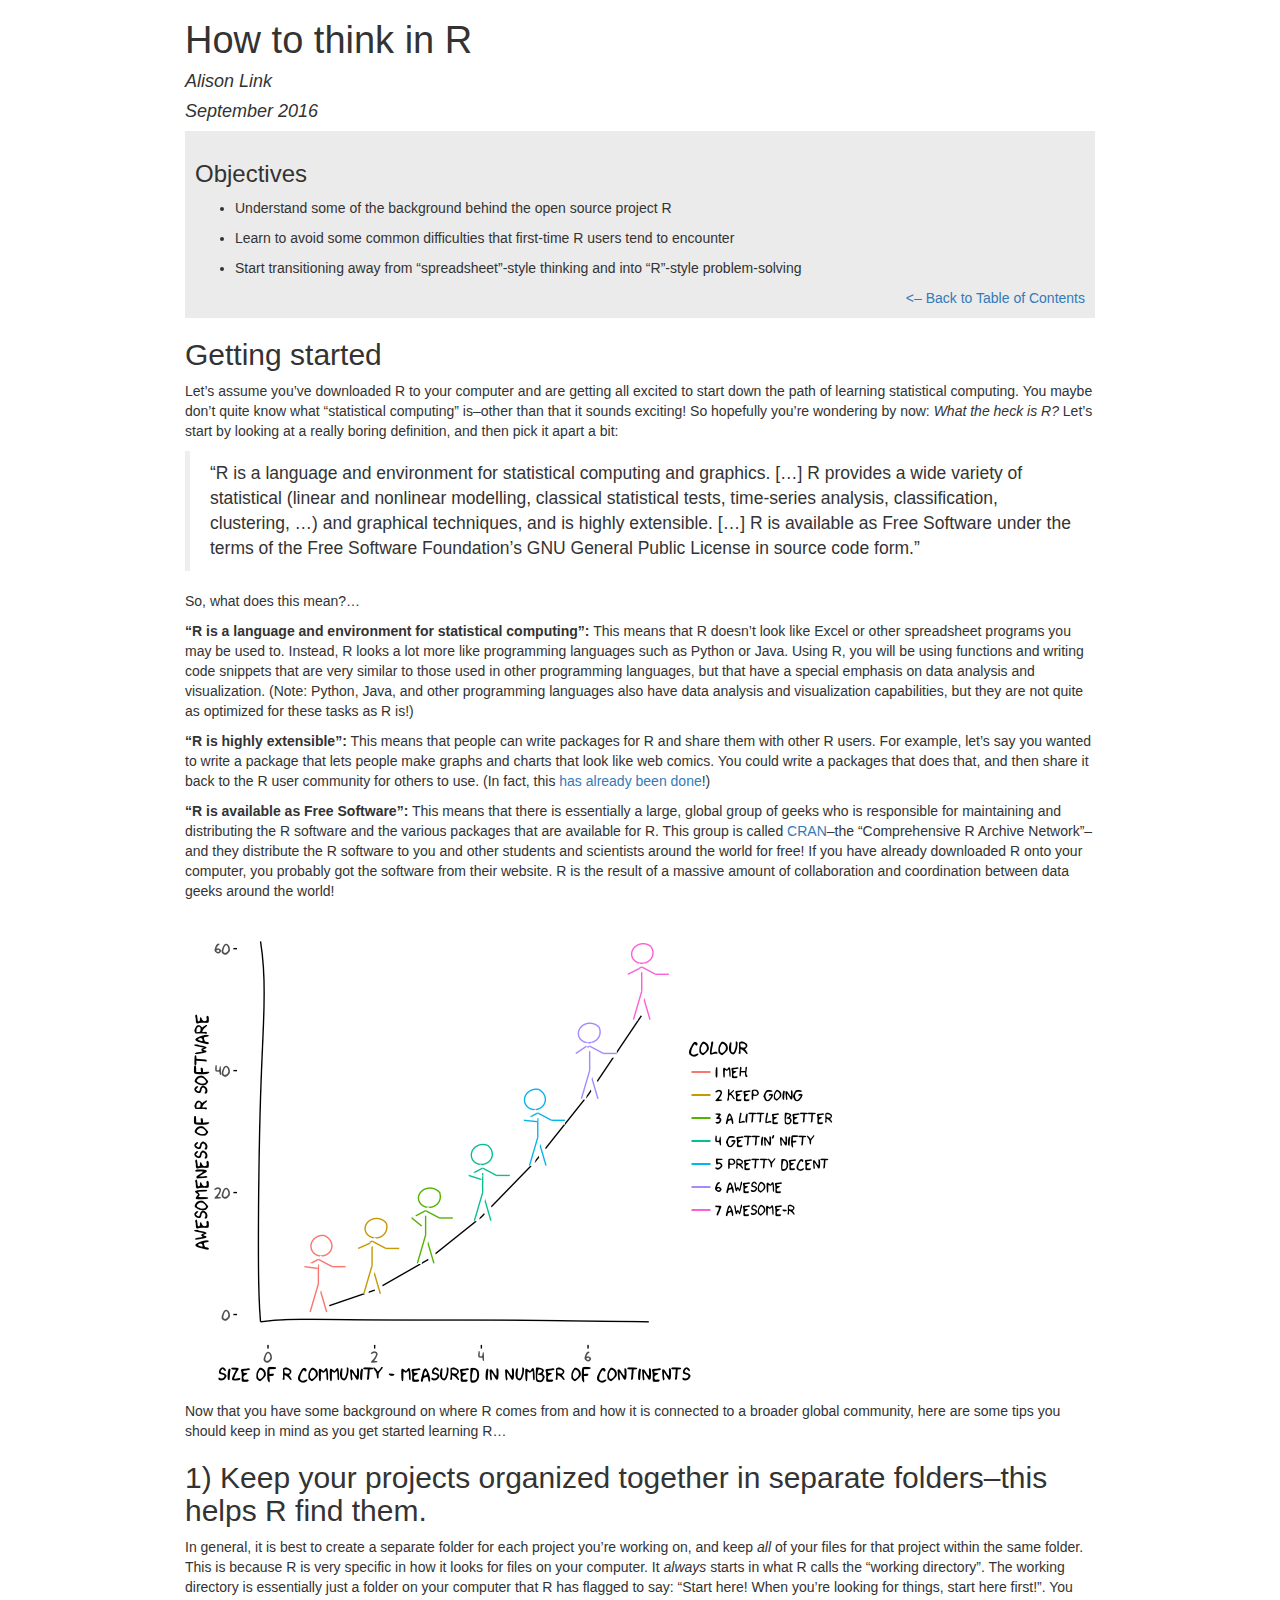
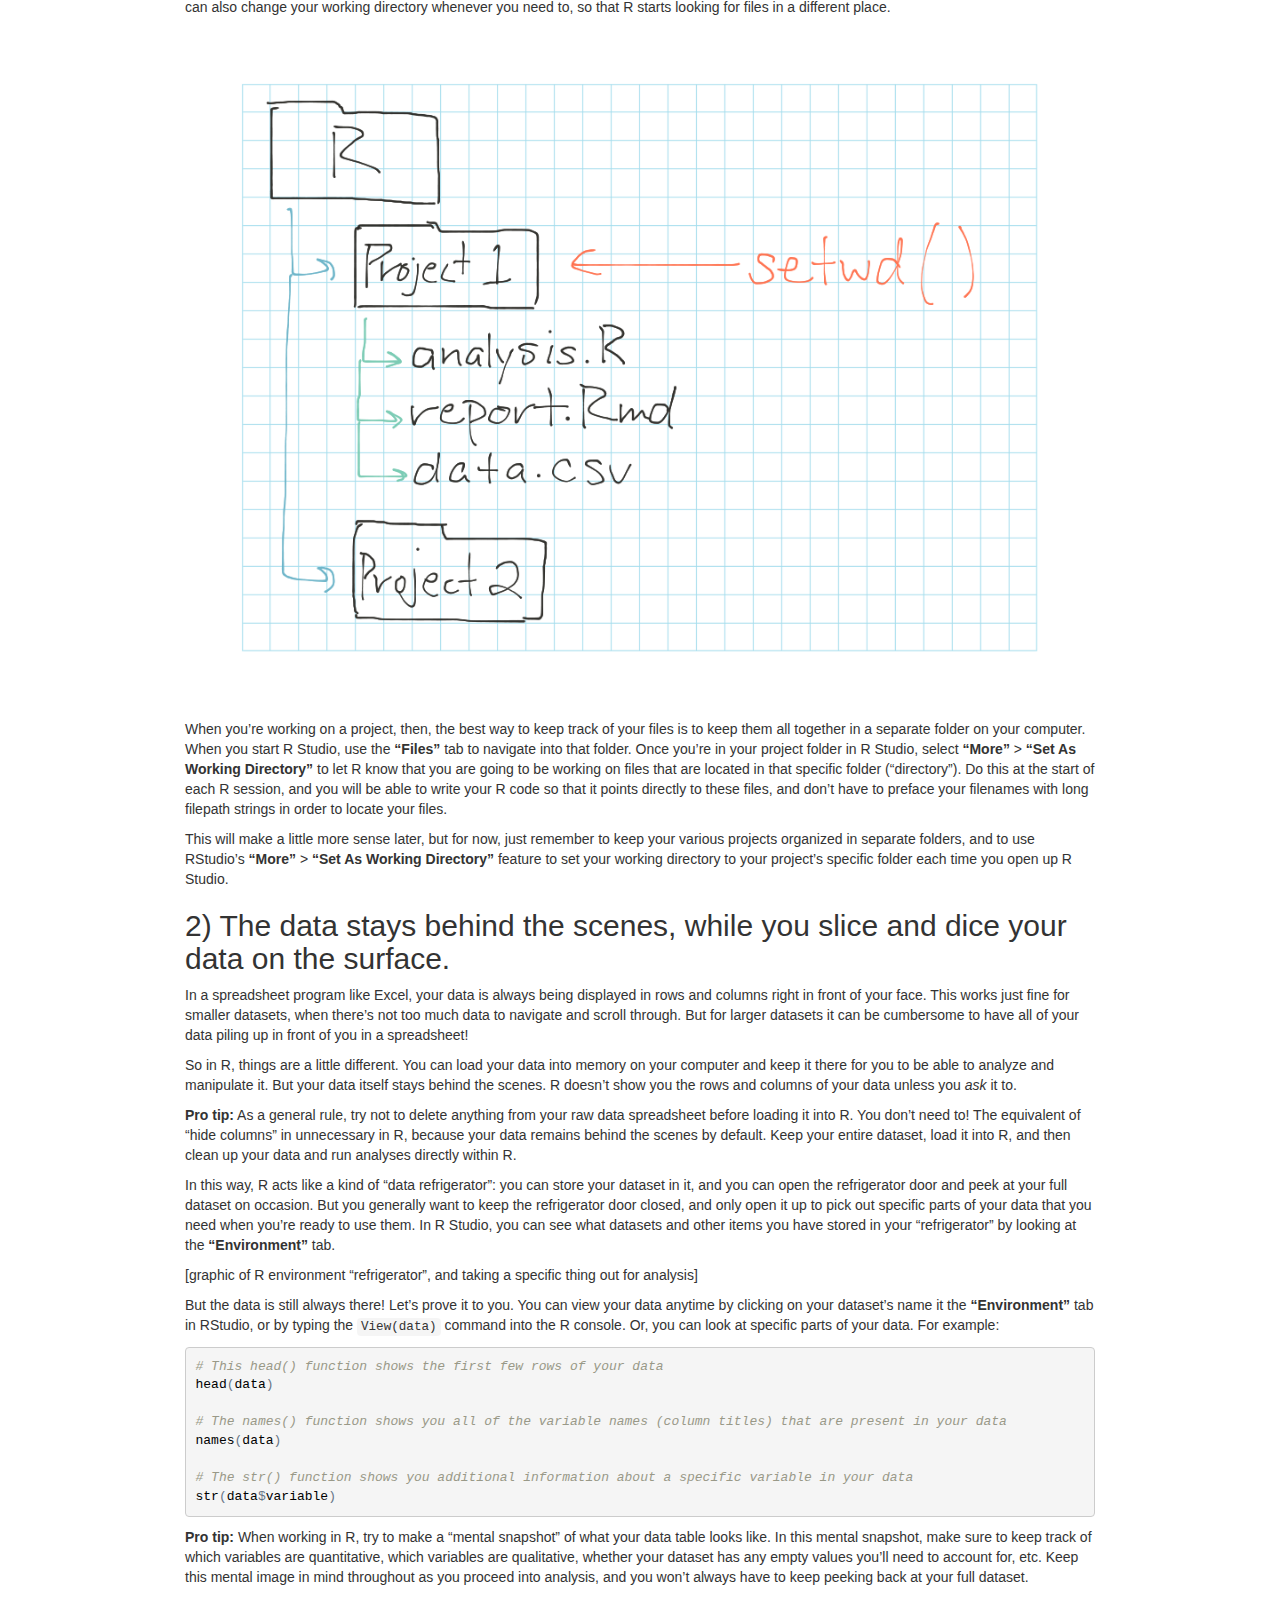
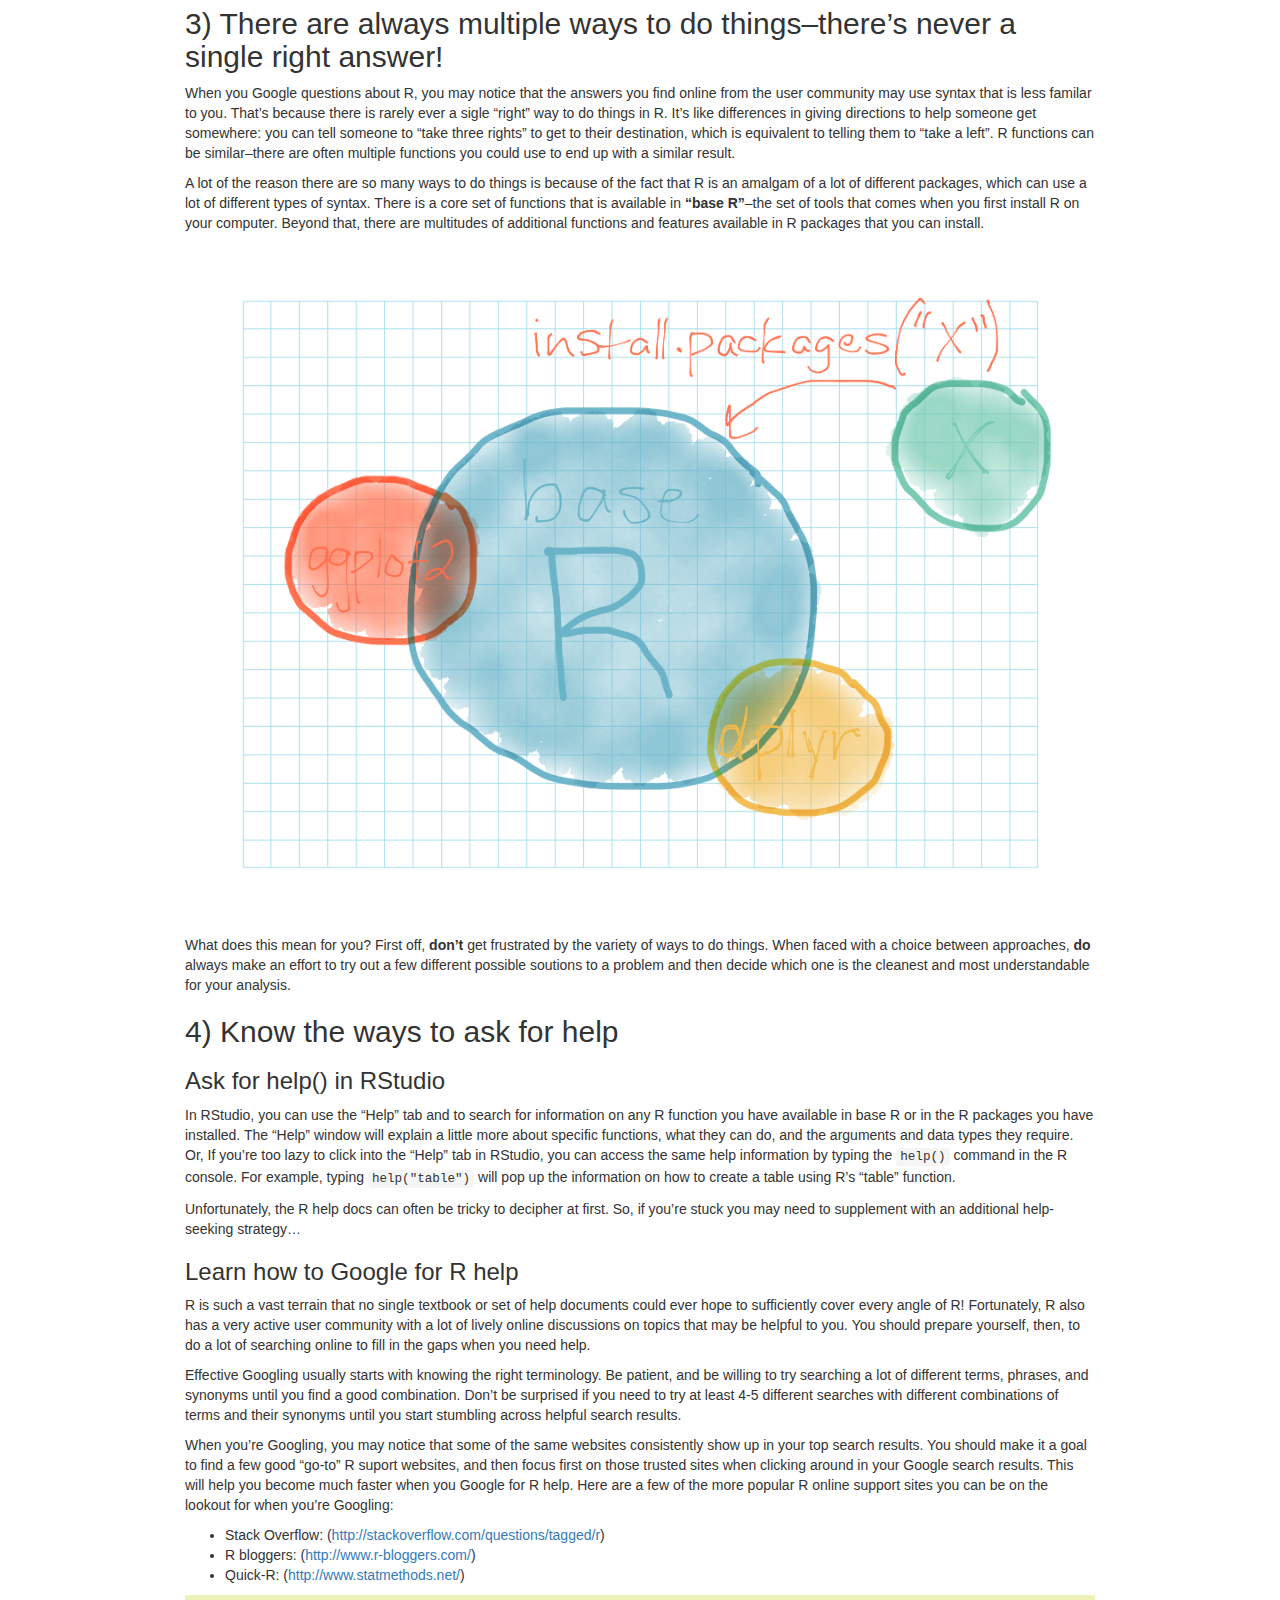
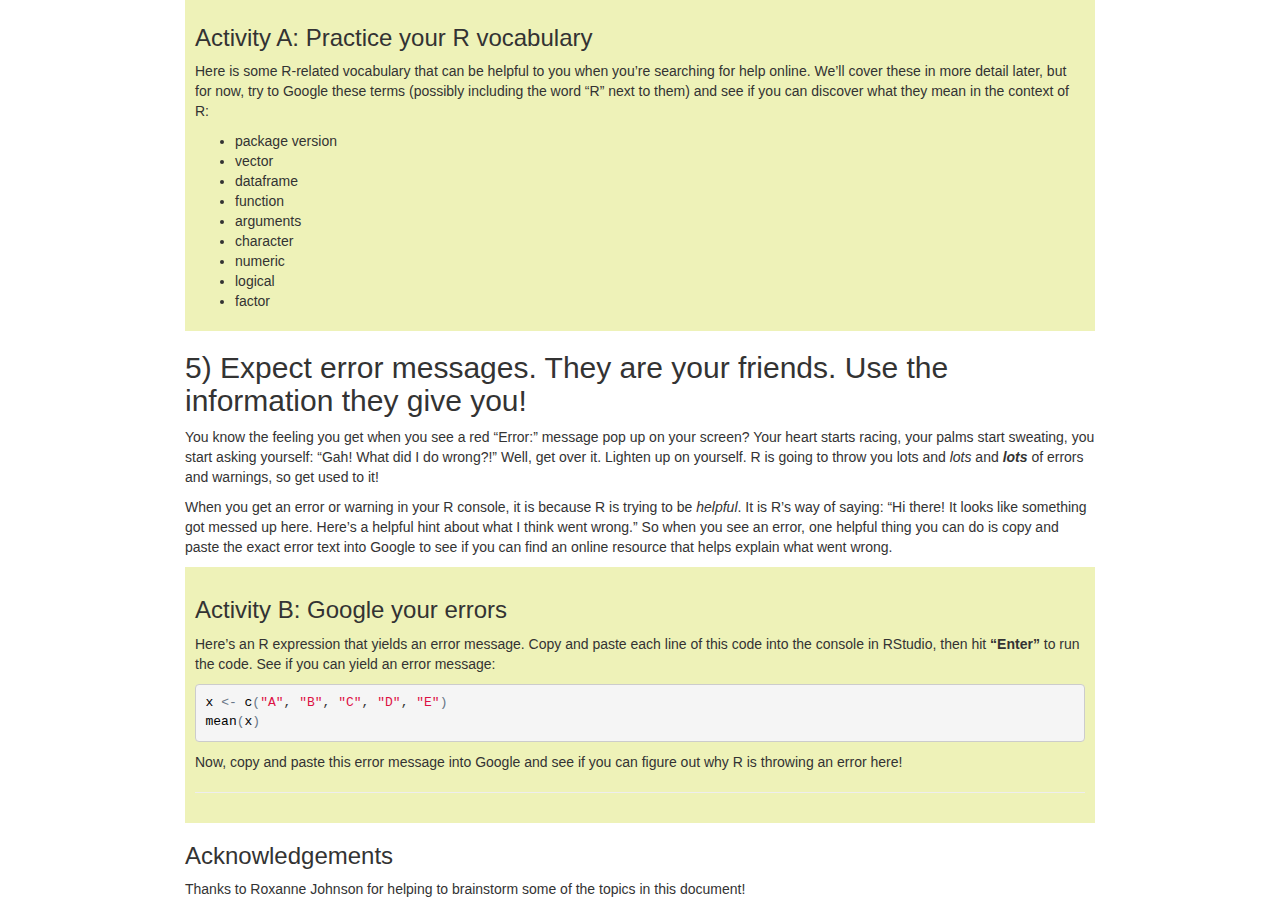
==== commit ad880dc8: "Committing datasets for future-proofing" ====
--- a/1-how-to-think-in-R/how-to-think-in-R.html
+++ b/1-how-to-think-in-R/how-to-think-in-R.html
@@ -7,11 +7,10 @@
 <meta charset="utf-8">
 <meta http-equiv="Content-Type" content="text/html; charset=utf-8" />
 <meta name="generator" content="pandoc" />
-<meta name="viewport" content="width=device-width, initial-scale=1">
+
 
 <meta name="author" content="Alison Link" />
 
-<meta name="date" content="2016-05-25" />
 
 <title>How to think in R</title>
 
@@ -24,7 +23,7 @@
 
 <style type="text/css">code{white-space: pre;}</style>
 <link href="data:text/css;charset=utf-8,pre%20%2Eoperator%2C%0Apre%20%2Eparen%20%7B%0Acolor%3A%20rgb%28104%2C%20118%2C%20135%29%0A%7D%0Apre%20%2Eliteral%20%7B%0Acolor%3A%20%23990073%0A%7D%0Apre%20%2Enumber%20%7B%0Acolor%3A%20%23099%3B%0A%7D%0Apre%20%2Ecomment%20%7B%0Acolor%3A%20%23998%3B%0Afont%2Dstyle%3A%20italic%0A%7D%0Apre%20%2Ekeyword%20%7B%0Acolor%3A%20%23900%3B%0Afont%2Dweight%3A%20bold%0A%7D%0Apre%20%2Eidentifier%20%7B%0Acolor%3A%20rgb%280%2C%200%2C%200%29%3B%0A%7D%0Apre%20%2Estring%20%7B%0Acolor%3A%20%23d14%3B%0A%7D%0A" rel="stylesheet" type="text/css" />
-<script src="[data-uri]"></script>
+<script src="[data-uri]"></script>
 <style type="text/css">
   pre:not([class]) {
     background-color: white;
@@ -40,6 +39,34 @@
 
 
 
+<style type="text/css">
+h1 {
+  font-size: 34px;
+}
+h1.title {
+  font-size: 38px;
+}
+h2 {
+  font-size: 30px;
+}
+h3 {
+  font-size: 24px;
+}
+h4 {
+  font-size: 18px;
+}
+h5 {
+  font-size: 16px;
+}
+h6 {
+  font-size: 12px;
+}
+.table th:not([align]) {
+  text-align: left;
+}
+</style>
+
+<link href="data:text/css;charset=utf-8,pre%2C%20code%20%7B%0Aoverflow%2Dx%3A%20auto%3B%20%0Awhite%2Dspace%3A%20pre%2Dwrap%3B%20%0Awhite%2Dspace%3A%20%2Dmoz%2Dpre%2Dwrap%20%21important%3B%20%0Awhite%2Dspace%3A%20%2Dpre%2Dwrap%3B%20%0Awhite%2Dspace%3A%20%2Do%2Dpre%2Dwrap%3B%0A%0A%7D%0A%2Eobjectives%20%7B%0Abackground%2Dcolor%3A%20%23EBEBEB%3B%0Apadding%3A%2010px%3B%0Amargin%2Dbottom%3A%2010px%3B%0Aoverflow%3A%20hidden%3B%0A%7D%0A%2Eback%2Dlink%20%7B%0Adisplay%3A%20block%3B%0Afloat%3A%20right%3B%0A%7D%0A%2Eactivity%7B%0Abackground%2Dcolor%3A%20%23EEF2B8%3B%0Apadding%3A%2010px%3B%0Amargin%2Dbottom%3A%2010px%3B%0A%7D%0A%2Epro%2Dtip%7B%0Abackground%2Dcolor%3A%20%23D0EDF5%3B%0Apadding%3A%2010px%3B%0Amargin%2Dbottom%3A%2010px%3B%0A%7D" rel="stylesheet" type="text/css" />
 
 </head>
 
@@ -58,27 +85,6 @@
 img {
   max-width:100%;
   height: auto;
-}
-h1 {
-  font-size: 34px;
-}
-h1.title {
-  font-size: 38px;
-}
-h2 {
-  font-size: 30px;
-}
-h3 {
-  font-size: 24px;
-}
-h4 {
-  font-size: 18px;
-}
-h5 {
-  font-size: 16px;
-}
-h6 {
-  font-size: 12px;
 }
 .tabbed-pane {
   padding-top: 12px;
@@ -109,25 +115,36 @@
 <div class="fluid-row" id="header">
 
 
-<h1 class="title">How to think in R</h1>
+
+<h1 class="title toc-ignore">How to think in R</h1>
 <h4 class="author"><em>Alison Link</em></h4>
-<h4 class="date"><em>May 25, 2016</em></h4>
-
-</div>
-
-
-<p>Let’s assume you’ve downloaded R to your computer and are getting all excited to start down the path of learning statistical computing. You maybe don’t quite know what “statistical computing” is–other than that it sounds exciting!–but you’re hopefully wondering by now: <em>What the heck is R?</em> So, let’s start by looking at a really boring definition, and then pick it apart a bit:</p>
+<h4 class="date"><em>September 2016</em></h4>
+
+</div>
+
+
+<div id="objectives" class="section level3 objectives">
+<h3>Objectives</h3>
+<ul>
+<li><p>Understand some of the background behind the open source project R</p></li>
+<li><p>Learn to avoid some common difficulties that first-time R users tend to encounter</p></li>
+<li><p>Start transitioning away from “spreadsheet”-style thinking and into “R”-style problem-solving</p></li>
+</ul>
+<p><a href="../index.html" class="back-link">&lt;– Back to Table of Contents</a></p>
+</div>
+<div id="getting-started" class="section level2">
+<h2>Getting started</h2>
+<p>Let’s assume you’ve downloaded R to your computer and are getting all excited to start down the path of learning statistical computing. You maybe don’t quite know what “statistical computing” is–other than that it sounds exciting! So hopefully you’re wondering by now: <em>What the heck is R?</em> Let’s start by looking at a really boring definition, and then pick it apart a bit:</p>
 <blockquote>
 <p>“R is a language and environment for statistical computing and graphics. […] R provides a wide variety of statistical (linear and nonlinear modelling, classical statistical tests, time-series analysis, classification, clustering, …) and graphical techniques, and is highly extensible. […] R is available as Free Software under the terms of the Free Software Foundation’s GNU General Public License in source code form.”</p>
 </blockquote>
 <p>So, what does this mean?…</p>
-<ul>
-<li><p><strong>“R is a language and environment for statistical computing”:</strong> This means that R doesn’t look like Excel or other spreadsheet programs you may be used to. Instead, R looks a lot more like programming languages such as Python or Java. Using R, you will be using functions and writing code snippets that are very similar to those used in other programming languages, but that have a special emphasis on data analysis and visualization. (Note: Python, Java, and other programming languages also have data analysis and visualization capabilities, but they are not quite as optimized for these tasks as R is!)</p></li>
-<li><p><strong>“R is highly extensible”:</strong> This means that people can write packages for R and share them with other R users. For example, let’s say you wanted to write a package that lets people make graphs and charts that look like web comics. You could write a packages that does that, and then share it back to the R user community for others to use. (In fact, this <a href="http://xkcd.r-forge.r-project.org/">has already been done</a>!)</p></li>
-<li><p><strong>“R is available as Free Software”:</strong> This means that there is essentially a large, global group of geeks who is responsible for maintaining and distributing the R software and the various packages that are available for R. This group is called <a href="https://cran.r-project.org/">CRAN</a>–the “Comprehensive R Archive Network”–and they distribute the R software to you and other students and scientists around the world for free! If you have already downloaded R onto your computer, you probably got the software from their website. R is the result of a massive amount of collaboration and coordination between data geeks around the world!</p></li>
-</ul>
-<p>[XKCD geeky comic graphic?]</p>
+<p><strong>“R is a language and environment for statistical computing”:</strong> This means that R doesn’t look like Excel or other spreadsheet programs you may be used to. Instead, R looks a lot more like programming languages such as Python or Java. Using R, you will be using functions and writing code snippets that are very similar to those used in other programming languages, but that have a special emphasis on data analysis and visualization. (Note: Python, Java, and other programming languages also have data analysis and visualization capabilities, but they are not quite as optimized for these tasks as R is!)</p>
+<p><strong>“R is highly extensible”:</strong> This means that people can write packages for R and share them with other R users. For example, let’s say you wanted to write a package that lets people make graphs and charts that look like web comics. You could write a packages that does that, and then share it back to the R user community for others to use. (In fact, this <a href="http://xkcd.r-forge.r-project.org/">has already been done</a>!)</p>
+<p><strong>“R is available as Free Software”:</strong> This means that there is essentially a large, global group of geeks who is responsible for maintaining and distributing the R software and the various packages that are available for R. This group is called <a href="https://cran.r-project.org/">CRAN</a>–the “Comprehensive R Archive Network”–and they distribute the R software to you and other students and scientists around the world for free! If you have already downloaded R onto your computer, you probably got the software from their website. R is the result of a massive amount of collaboration and coordination between data geeks around the world!</p>
+<p><img src="[data-uri]